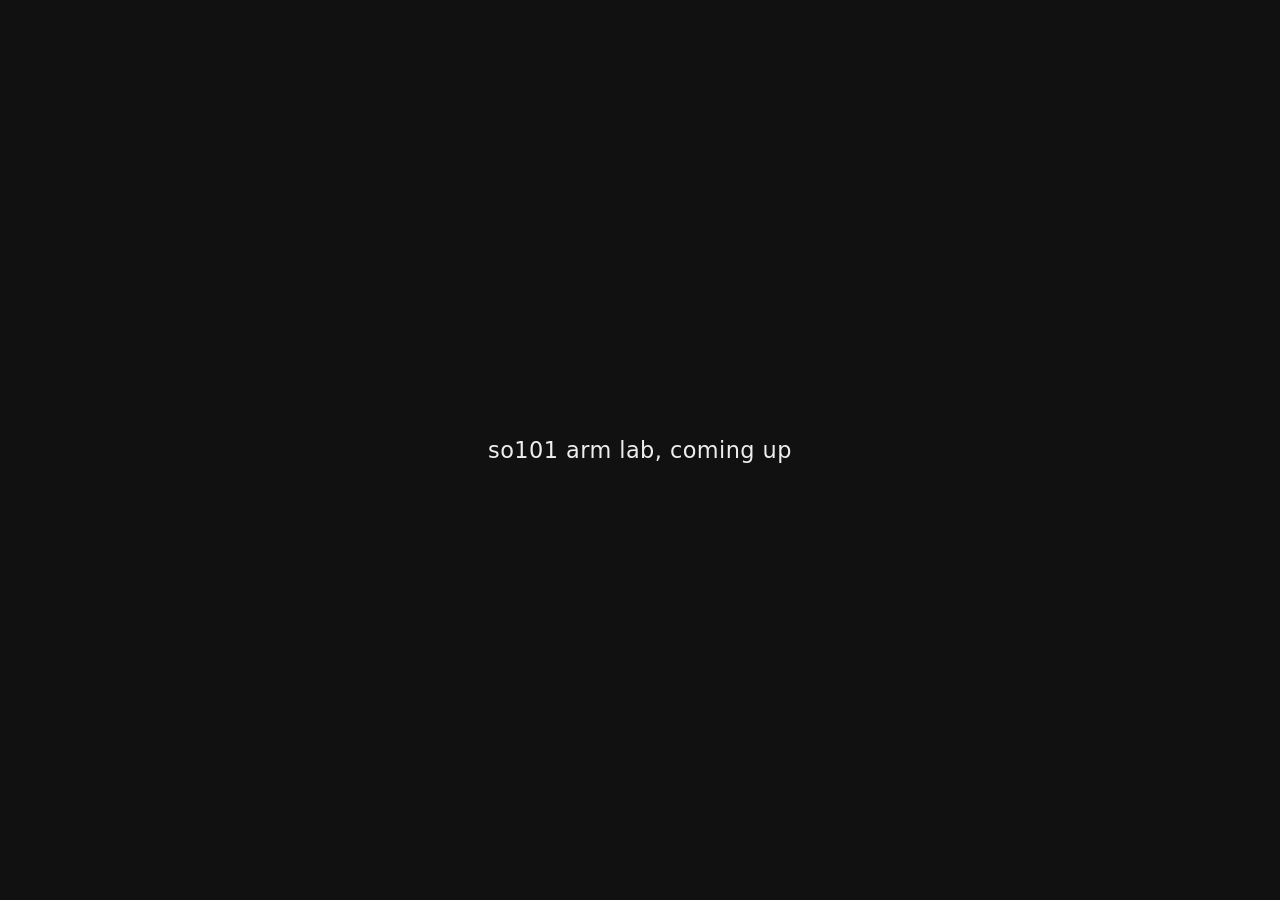
==== site/public/index.html @ 805a8d04 "SO-ARM101 lab: calibration, camera tooling, live mat map, wall dashboard, scripted picking, 600 hard" ====
<!doctype html>
<html lang="en">
<head>
<meta charset="utf-8">
<meta name="viewport" content="width=device-width, initial-scale=1">
<title>so101 arm lab</title>
<style>
  body { margin:0; min-height:100vh; display:flex; align-items:center; justify-content:center;
         font-family: system-ui, -apple-system, sans-serif; background:#111; color:#eee; }
  p { font-size:1.4rem; letter-spacing:0.02em; }
</style>
</head>
<body>
<p>so101 arm lab, coming up</p>
</body>
</html>
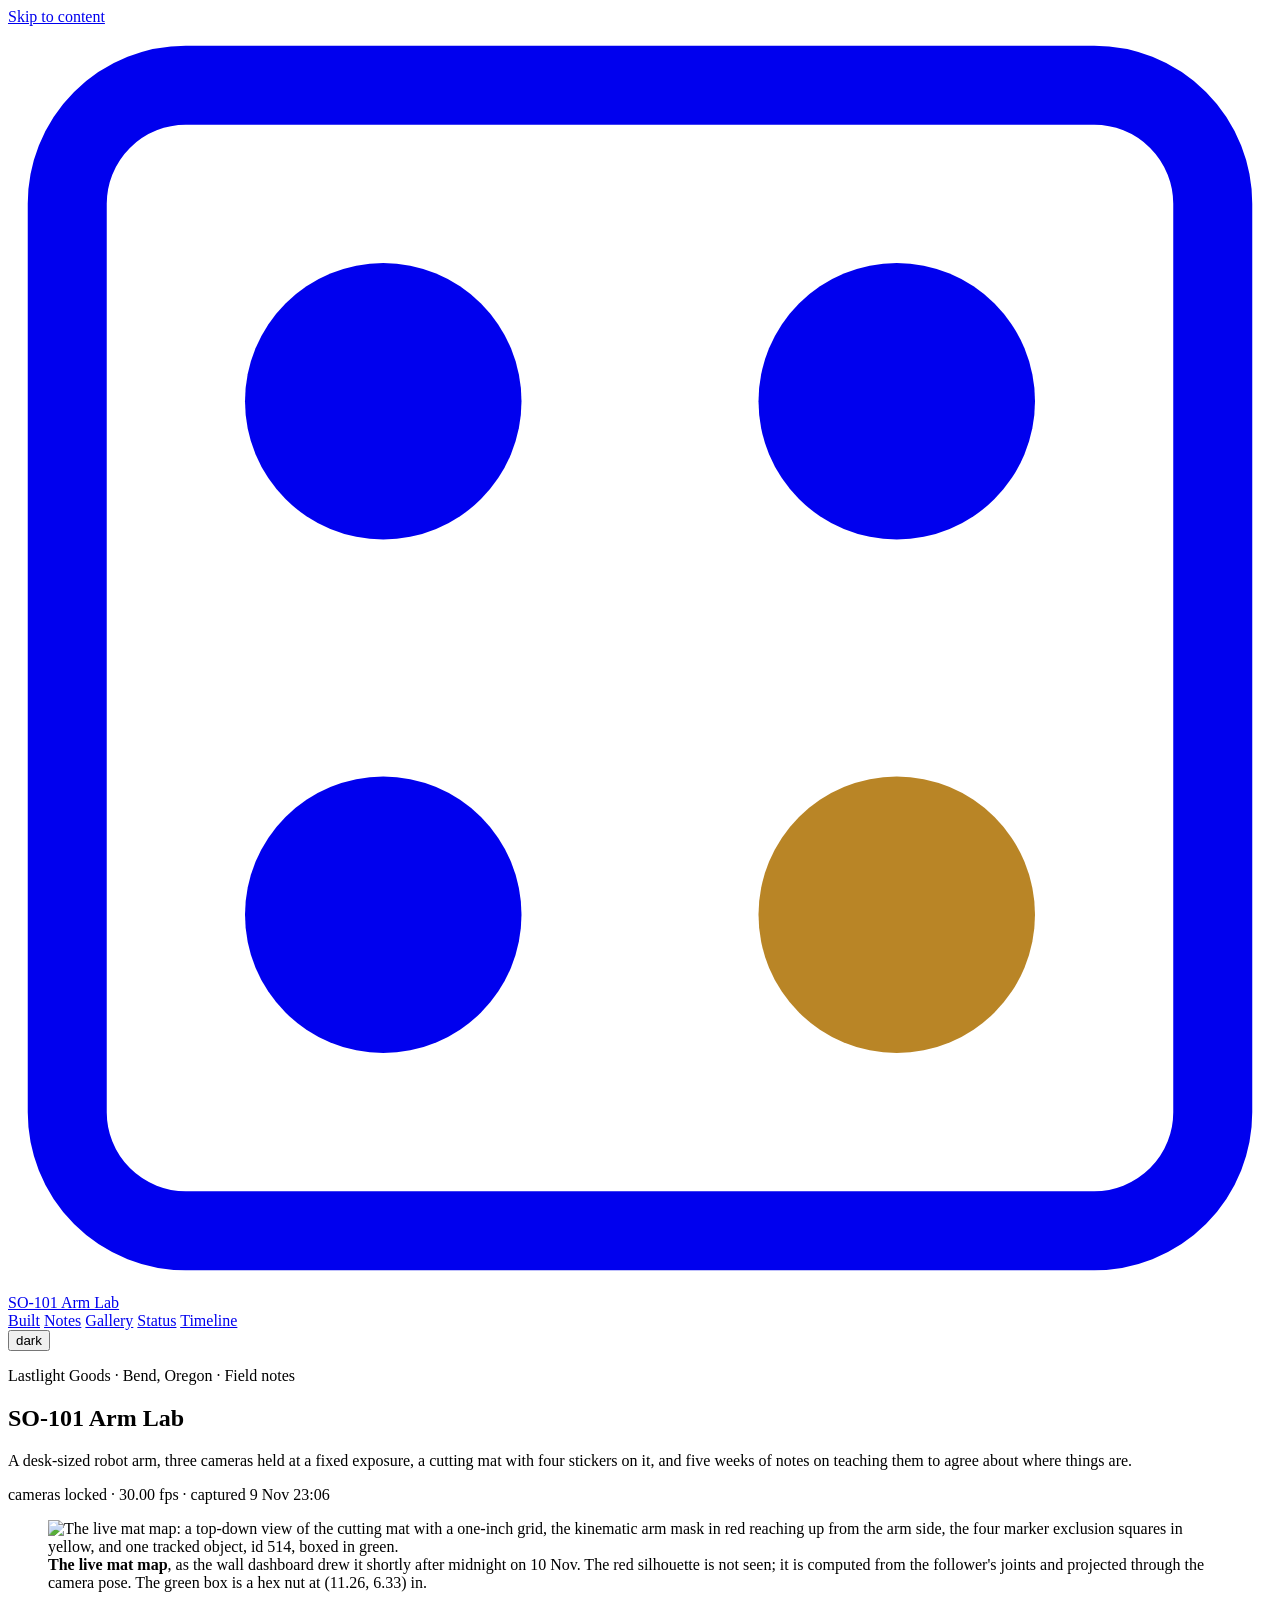
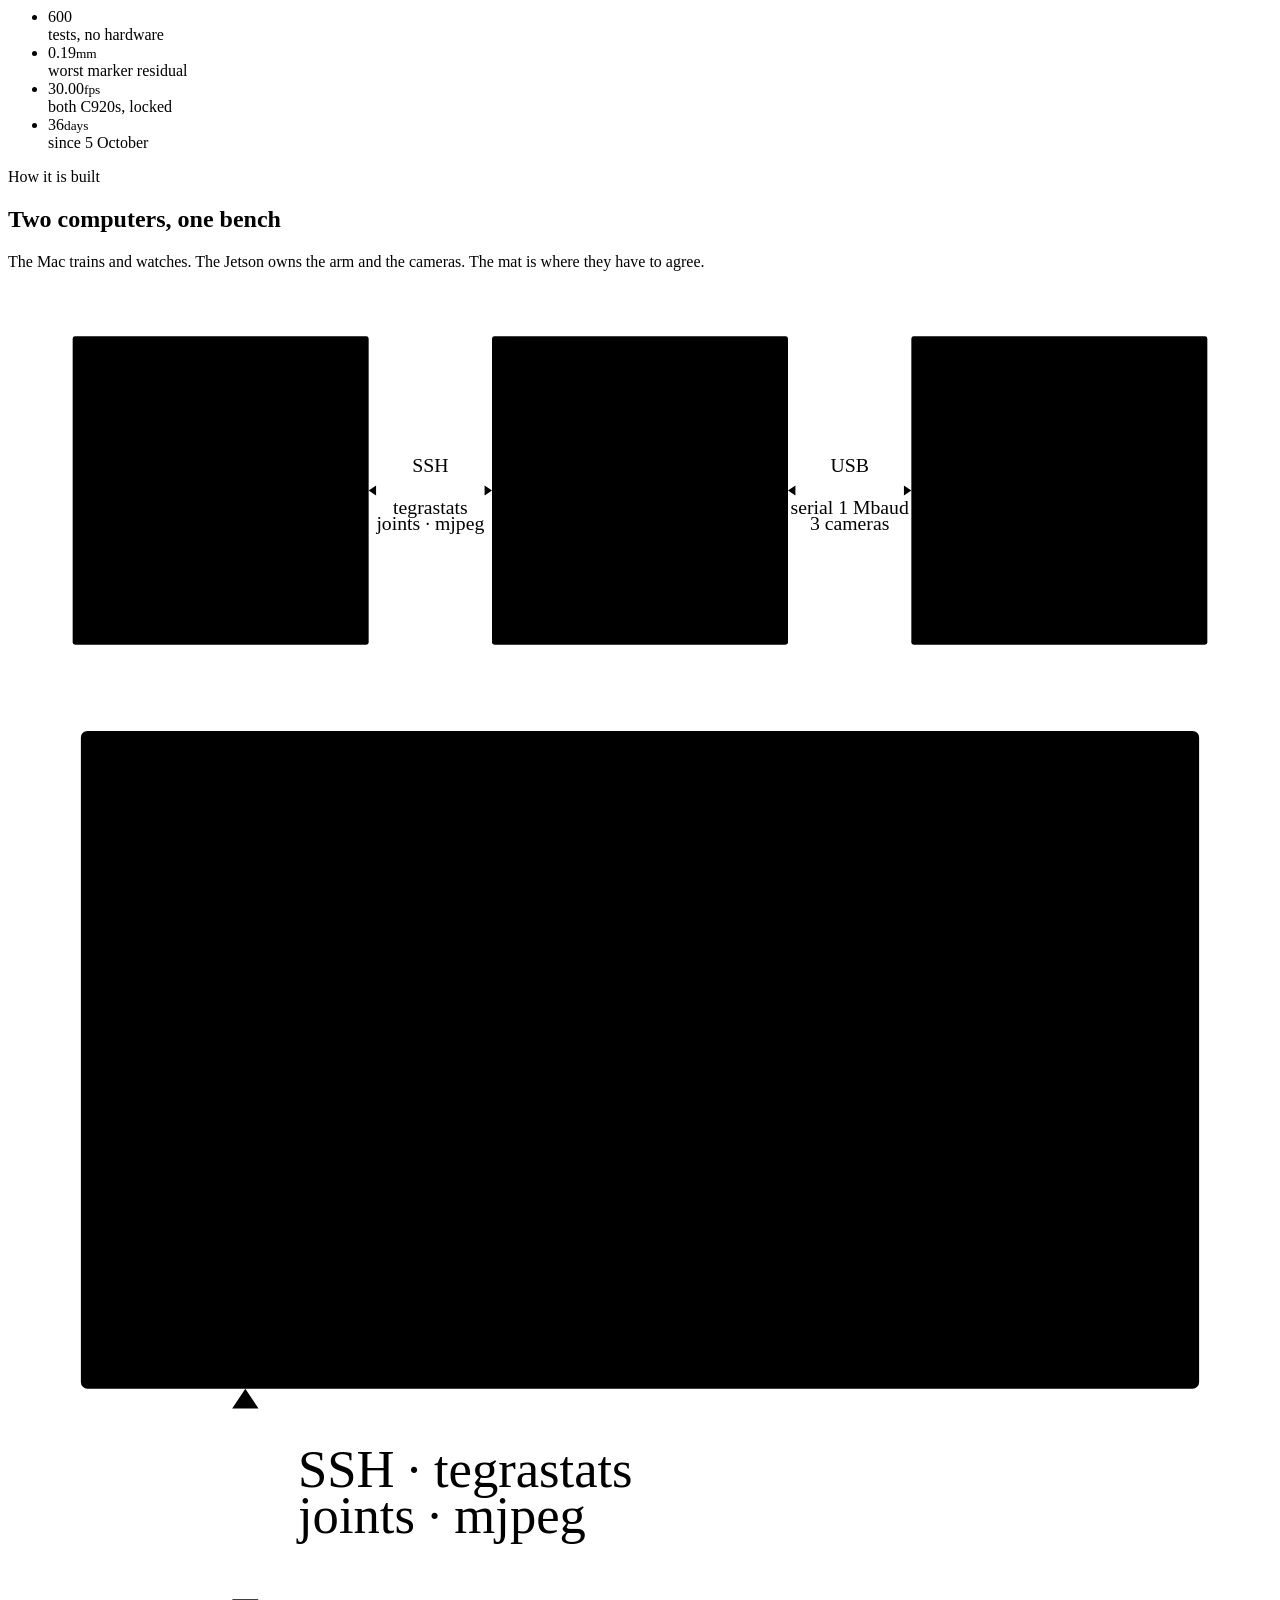
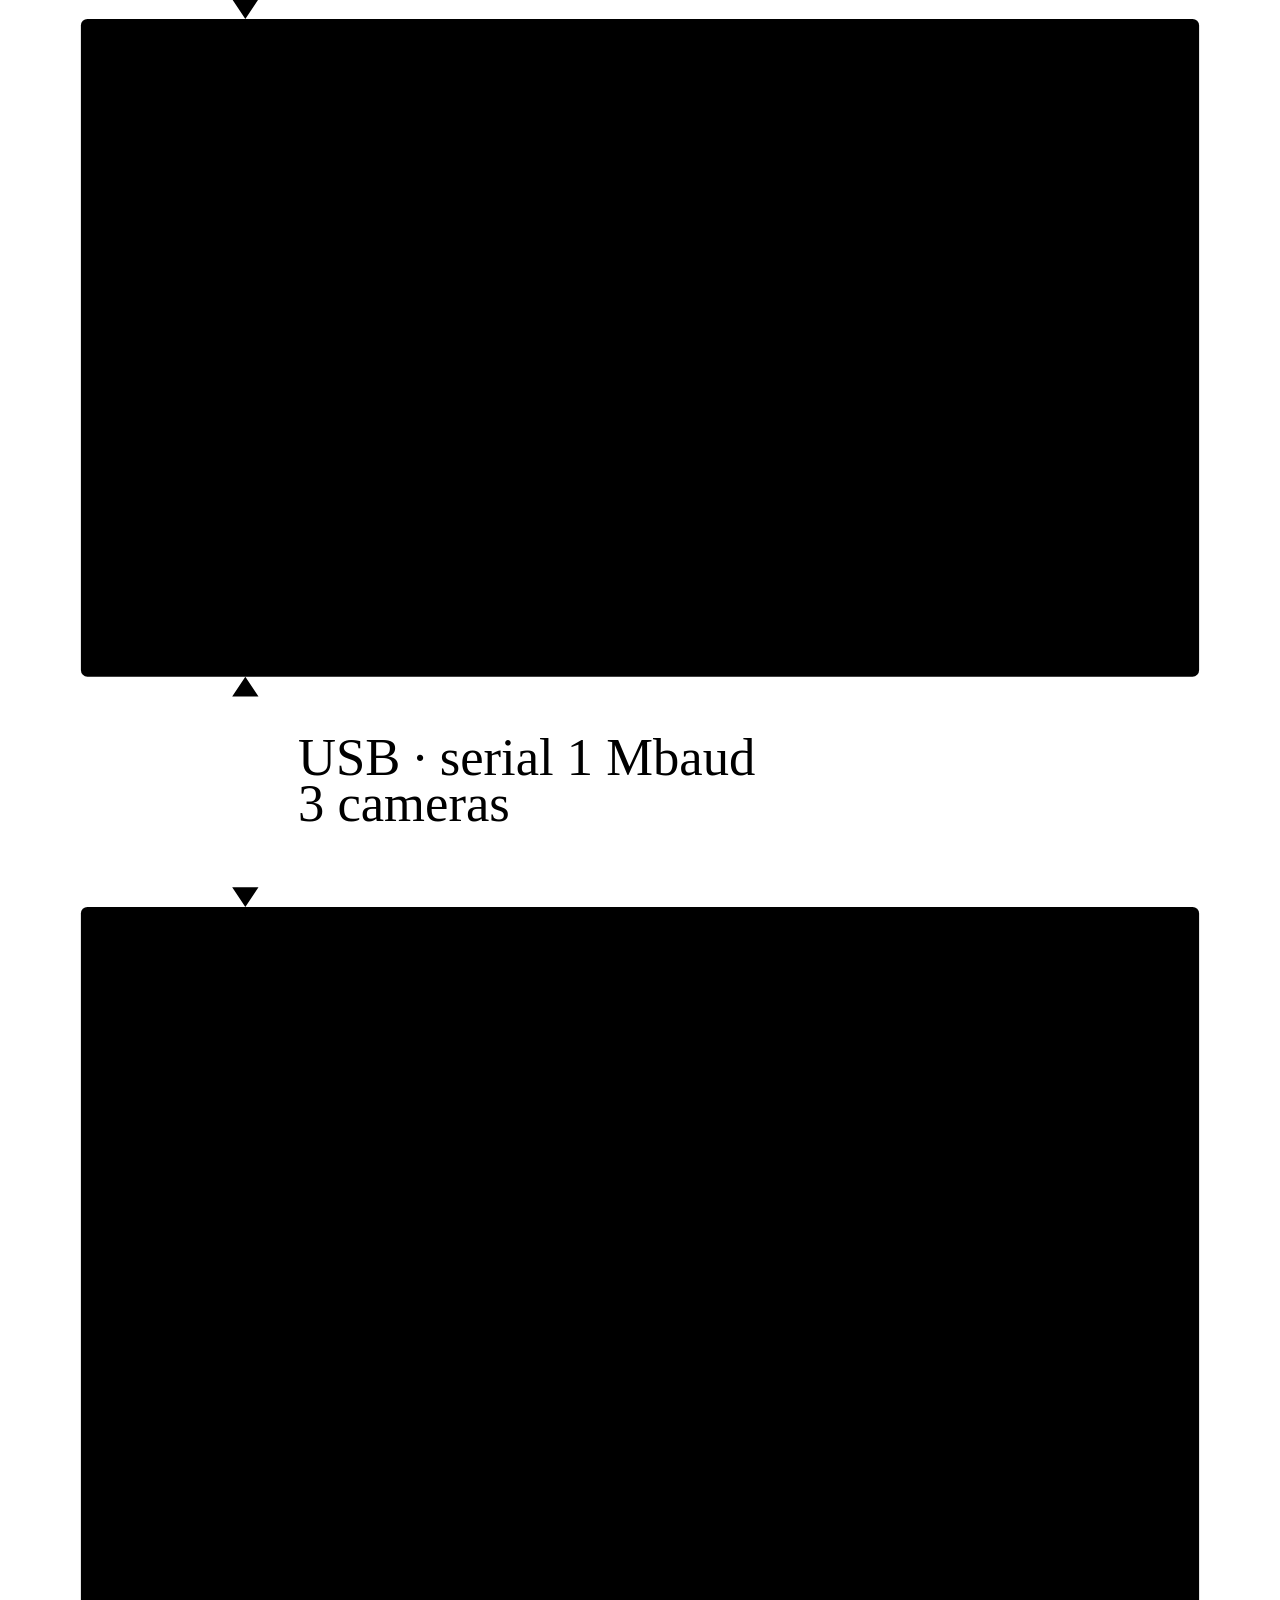
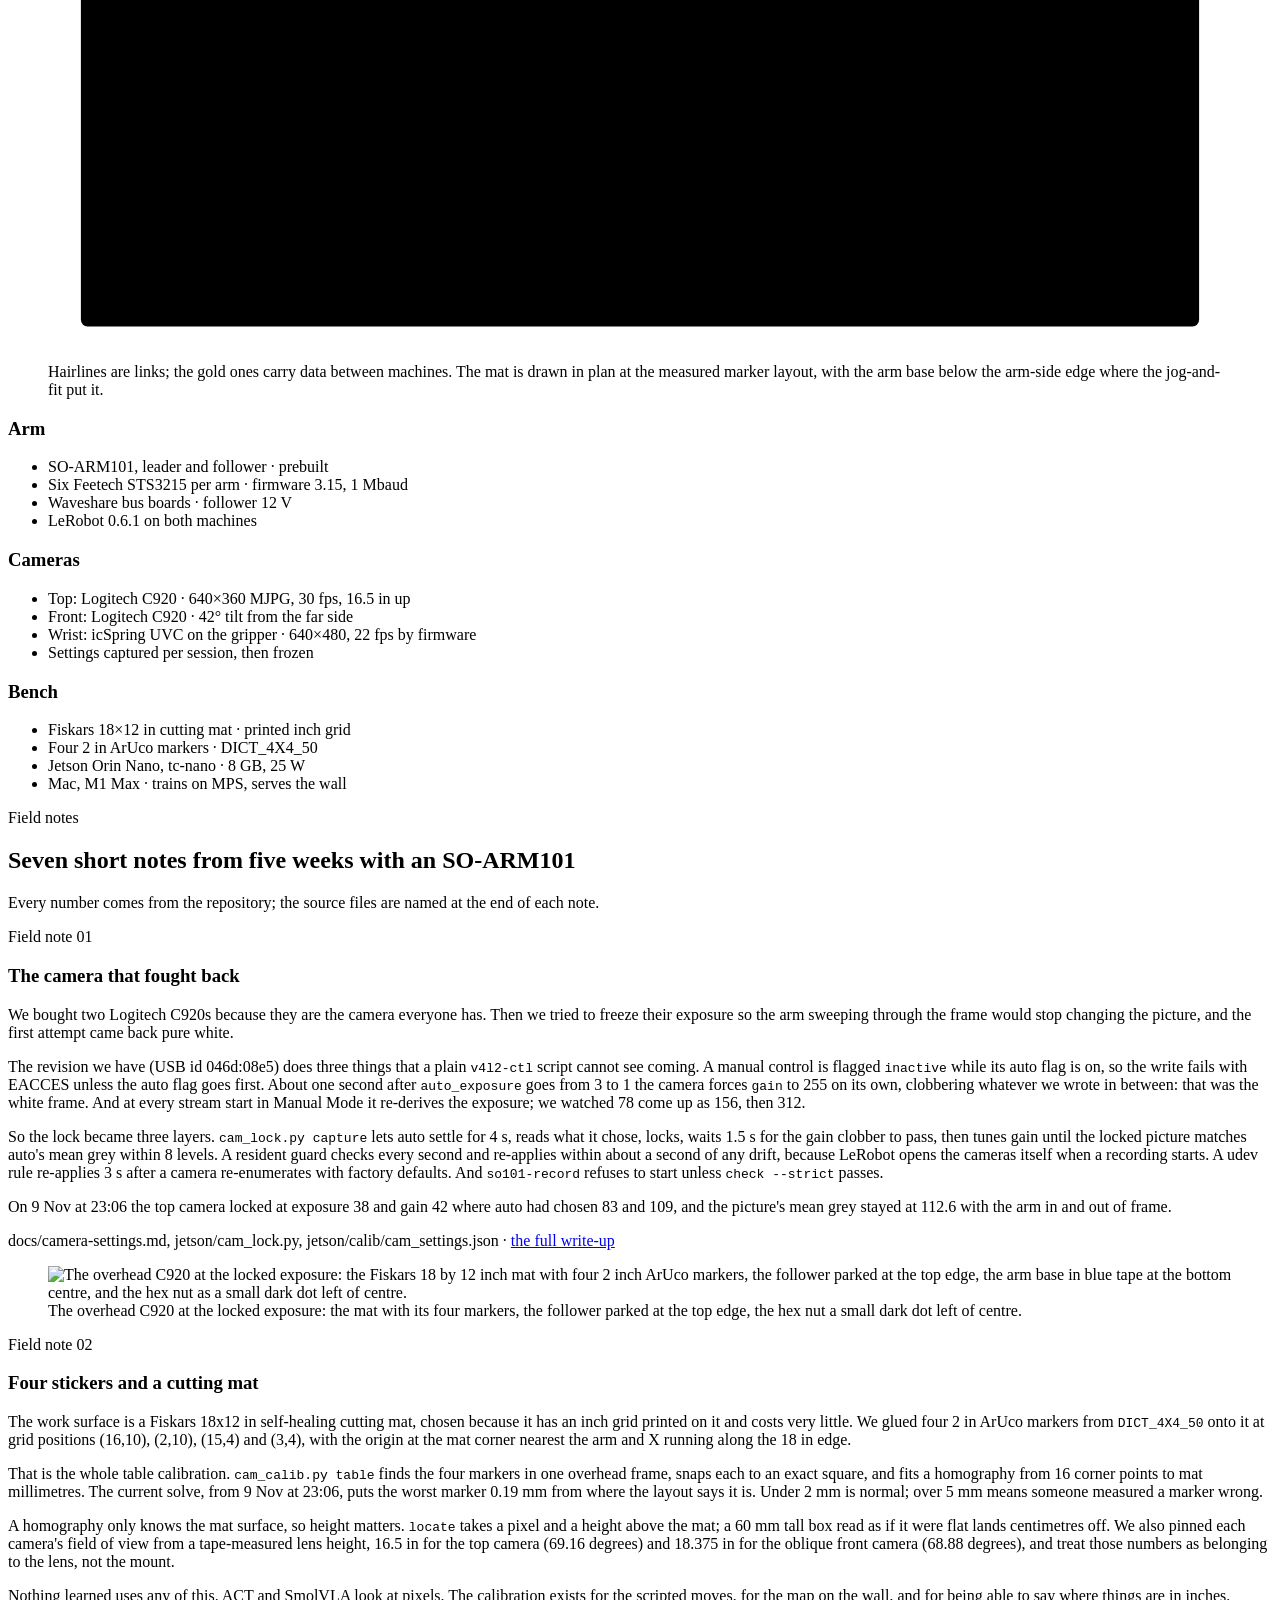
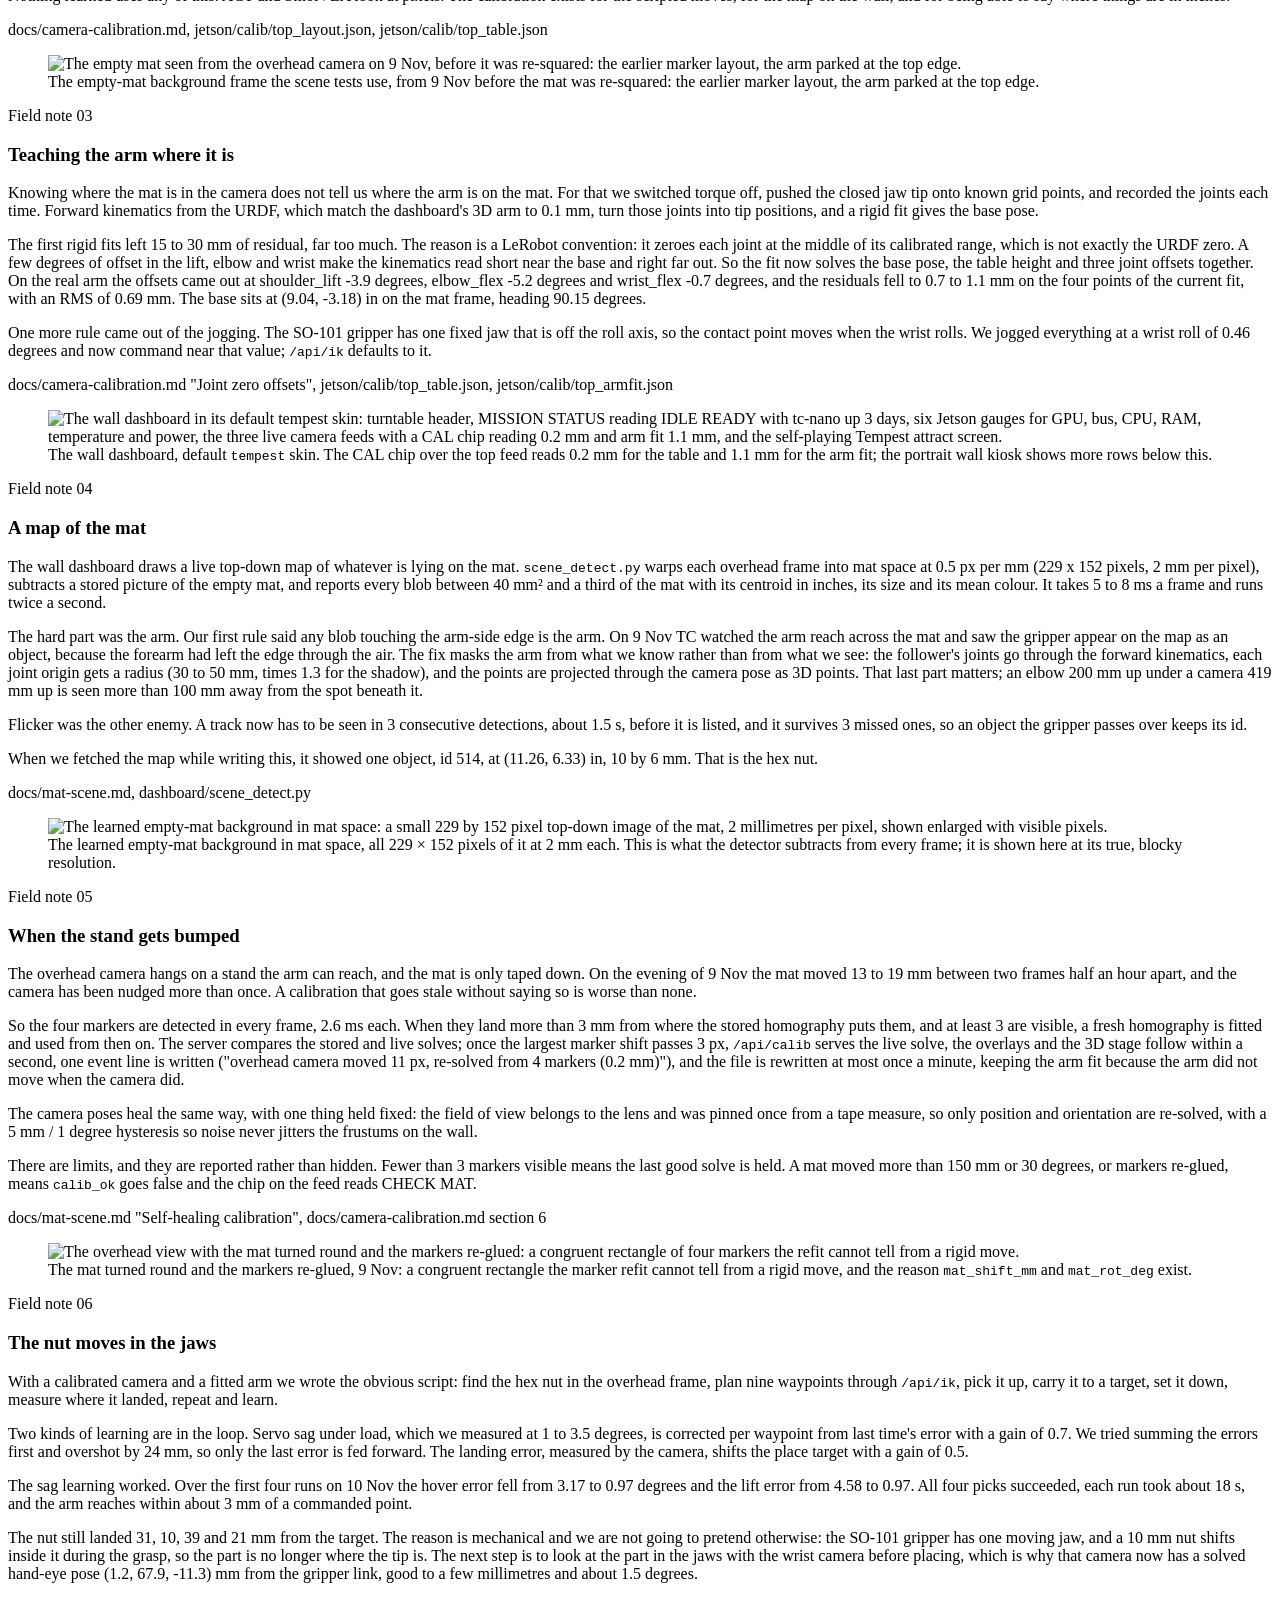
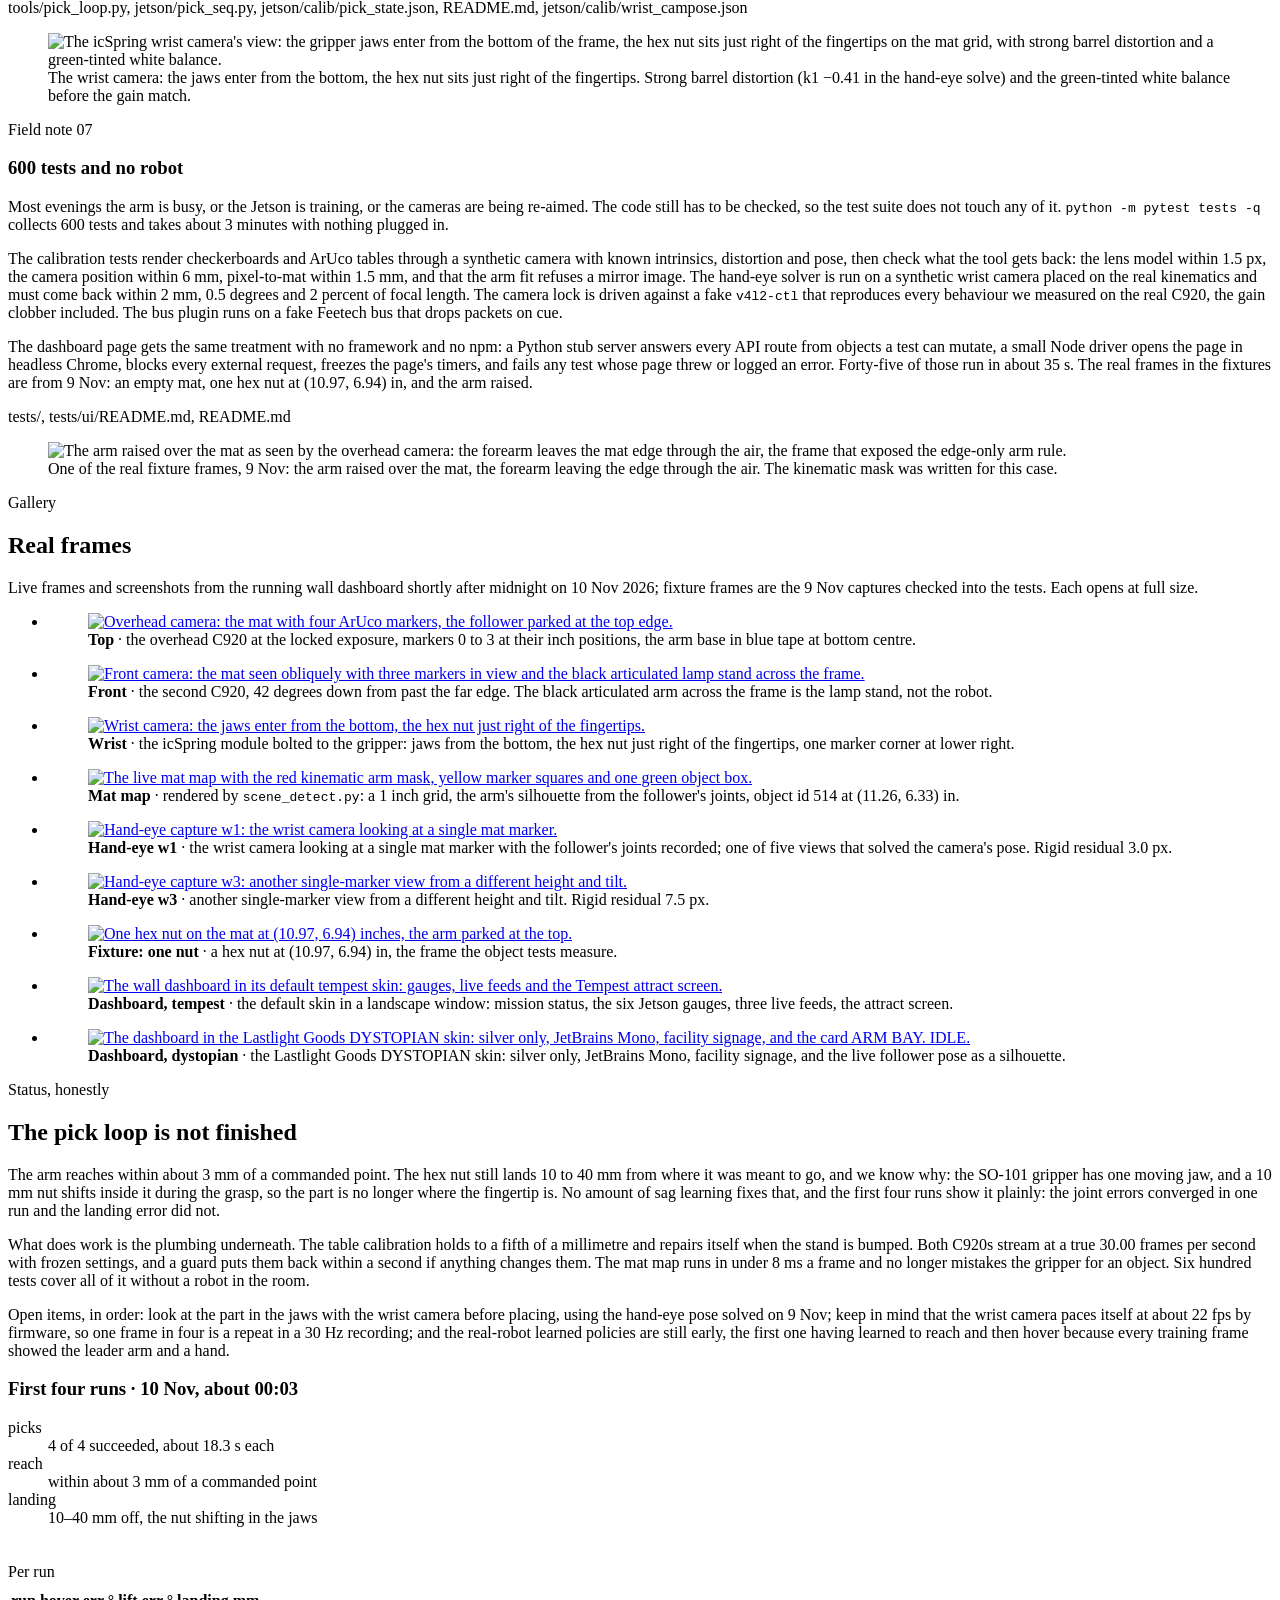
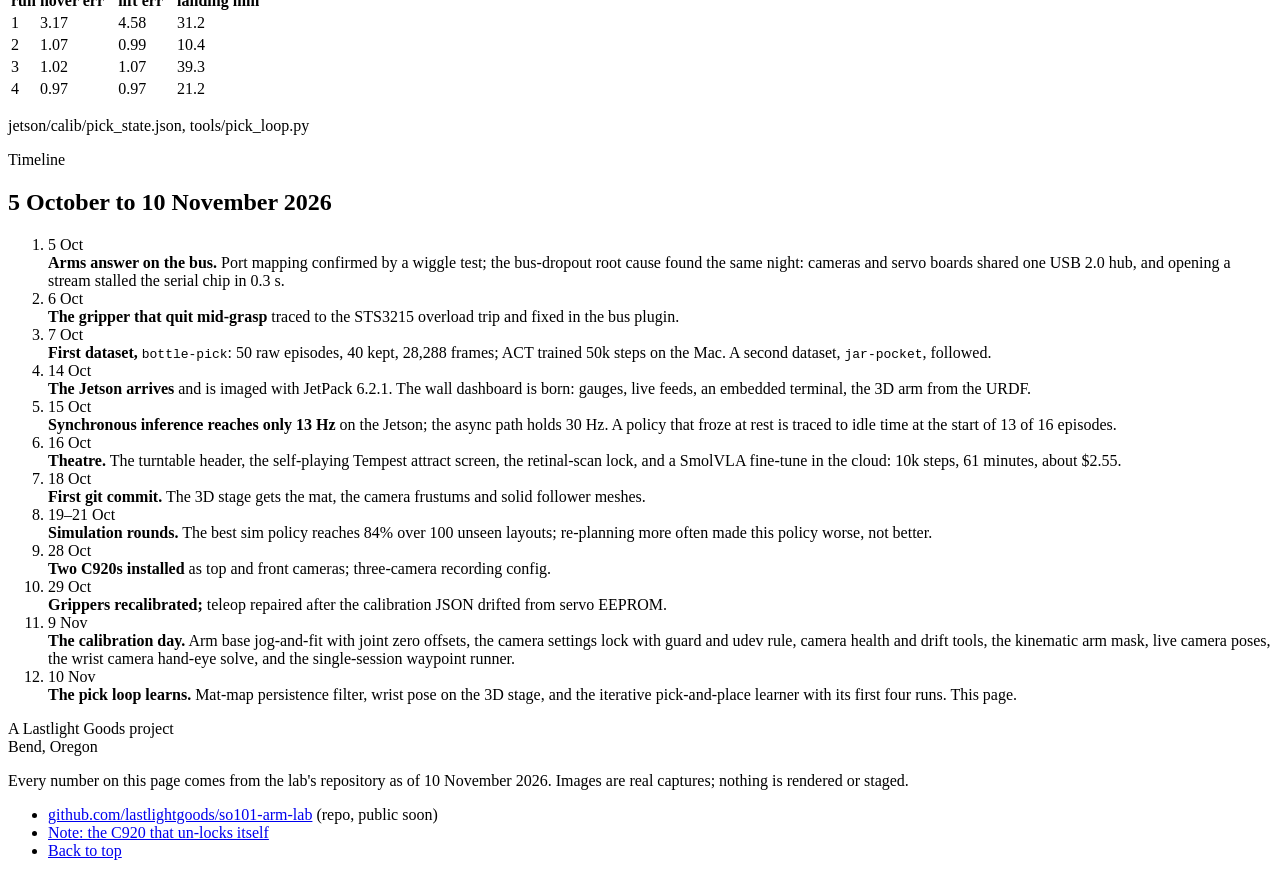
==== commit 7ed61e5d: "Site: SO-101 Arm Lab showcase (Cloudflare Workers static assets), content, C920 gain-lock post Co-Au" ====
--- a/site/public/index.html
+++ b/site/public/index.html
@@ -3,14 +3,543 @@
 <head>
 <meta charset="utf-8">
 <meta name="viewport" content="width=device-width, initial-scale=1">
-<title>so101 arm lab</title>
-<style>
-  body { margin:0; min-height:100vh; display:flex; align-items:center; justify-content:center;
-         font-family: system-ui, -apple-system, sans-serif; background:#111; color:#eee; }
-  p { font-size:1.4rem; letter-spacing:0.02em; }
-</style>
+<title>SO-101 Arm Lab</title>
+<meta name="description" content="Field notes from five weeks with an SO-ARM101: three cameras held at a locked exposure, a cutting mat with four ArUco markers, a self-healing calibration, a live map of the mat, and an honest account of a pick loop that is not finished.">
+<link rel="canonical" href="https://so101-arm-lab.c-thomas-clark-pdx.workers.dev/">
+<meta property="og:type" content="website">
+<meta property="og:site_name" content="SO-101 Arm Lab">
+<meta property="og:title" content="SO-101 Arm Lab">
+<meta property="og:description" content="A desk-sized robot arm, three locked cameras, four stickers on a cutting mat, and five weeks of notes on teaching them to agree about where things are.">
+<meta property="og:url" content="https://so101-arm-lab.c-thomas-clark-pdx.workers.dev/">
+<meta property="og:image" content="https://so101-arm-lab.c-thomas-clark-pdx.workers.dev/img/scene.png">
+<meta property="og:image:width" content="916">
+<meta property="og:image:height" content="608">
+<meta property="og:image:alt" content="The live mat map: the kinematic arm mask in red, four marker exclusion squares in yellow, one tracked object boxed in green.">
+<meta name="twitter:card" content="summary_large_image">
+<meta name="theme-color" content="#1a191f" media="(prefers-color-scheme: dark)">
+<meta name="theme-color" content="#fdfbf6" media="(prefers-color-scheme: light)">
+<link rel="icon" href="data:image/svg+xml,%3Csvg xmlns='http://www.w3.org/2000/svg' viewBox='0 0 32 32'%3E%3Crect x='1.5' y='1.5' width='29' height='29' rx='3' fill='%231a191f' stroke='%23aeb4bb' stroke-width='1.5'/%3E%3Ccircle cx='9.5' cy='9.5' r='3' fill='%23fdfbf6'/%3E%3Ccircle cx='22.5' cy='9.5' r='3' fill='%23fdfbf6'/%3E%3Ccircle cx='9.5' cy='22.5' r='3' fill='%23fdfbf6'/%3E%3Ccircle cx='22.5' cy='22.5' r='3' fill='%23b98526'/%3E%3C/svg%3E">
+<link rel="preconnect" href="https://fonts.googleapis.com">
+<link rel="preconnect" href="https://fonts.gstatic.com" crossorigin>
+<link rel="stylesheet" href="https://fonts.googleapis.com/css2?family=Fraunces:opsz,wght@9..144,300;9..144,400&family=Inter:wght@400;500&family=JetBrains+Mono:wght@400;500&display=swap">
+<link rel="stylesheet" href="/style.css">
+<script>
+  // Apply a remembered theme before first paint. Falls back to the system theme.
+  try { var t = localStorage.getItem('so101-theme'); if (t === 'light' || t === 'dark') document.documentElement.setAttribute('data-theme', t); } catch (e) {}
+</script>
 </head>
 <body>
-<p>so101 arm lab, coming up</p>
+<a class="skip" href="#main">Skip to content</a>
+
+<header class="site-head">
+  <div class="wrap">
+    <a class="brand" href="/" aria-label="SO-101 Arm Lab, home">
+      <svg viewBox="0 0 32 32" aria-hidden="true"><rect x="1.5" y="1.5" width="29" height="29" rx="3" fill="none" stroke="currentColor" stroke-width="2"/><circle cx="9.5" cy="9.5" r="3.5" fill="currentColor"/><circle cx="22.5" cy="9.5" r="3.5" fill="currentColor"/><circle cx="9.5" cy="22.5" r="3.5" fill="currentColor"/><circle cx="22.5" cy="22.5" r="3.5" fill="#b98526"/></svg>
+      SO-101 Arm Lab
+    </a>
+    <nav aria-label="Sections">
+      <a href="#built">Built</a>
+      <a href="#notes">Notes</a>
+      <a href="#gallery">Gallery</a>
+      <a href="#status">Status</a>
+      <a href="#timeline">Timeline</a>
+    </nav>
+    <button class="theme-btn" type="button" id="theme" aria-pressed="false">theme</button>
+  </div>
+</header>
+
+<main id="main">
+
+  <!-- ============ 1. HERO ============ -->
+  <section class="hero" aria-labelledby="h-hero">
+    <div class="wrap">
+      <p class="eyebrow">Lastlight Goods &middot; Bend, Oregon &middot; Field notes</p>
+      <div class="hero-top">
+        <div>
+          <h1 id="h-hero">SO-101 Arm Lab</h1>
+          <p class="lede">A desk-sized robot arm, three cameras held at a fixed exposure, a cutting mat with four stickers on it, and five weeks of notes on teaching them to agree about where things are.</p>
+          <p class="status"><span class="dot" aria-hidden="true"></span><span>cameras locked &middot; 30.00 fps &middot; captured 9 Nov 23:06</span></p>
+        </div>
+      </div>
+
+      <figure class="hero-figure">
+        <div class="frame">
+          <img src="/img/scene.png" width="916" height="608" alt="The live mat map: a top-down view of the cutting mat with a one-inch grid, the kinematic arm mask in red reaching up from the arm side, the four marker exclusion squares in yellow, and one tracked object, id 514, boxed in green." fetchpriority="high">
+        </div>
+        <figcaption><b>The live mat map</b>, as the wall dashboard drew it shortly after midnight on 10 Nov. The red silhouette is not seen; it is computed from the follower's joints and projected through the camera pose. The green box is a hex nut at (11.26, 6.33) in.</figcaption>
+      </figure>
+
+      <ul class="stats" aria-label="Key numbers">
+        <li><div class="num">600</div><div class="what">tests, no hardware</div></li>
+        <li><div class="num">0.19<small>mm</small></div><div class="what">worst marker residual</div></li>
+        <li><div class="num">30.00<small>fps</small></div><div class="what">both C920s, locked</div></li>
+        <li><div class="num">36<small>days</small></div><div class="what">since 5 October</div></li>
+      </ul>
+    </div>
+  </section>
+
+  <!-- ============ 2. HOW IT IS BUILT ============ -->
+  <section id="built" aria-labelledby="h-built">
+    <div class="wrap">
+      <div class="sec-head">
+        <p class="eyebrow">How it is built</p>
+        <h2 id="h-built">Two computers, one bench</h2>
+        <p>The Mac trains and watches. The Jetson owns the arm and the cameras. The mat is where they have to agree.</p>
+      </div>
+
+      <figure class="diagram">
+        <!-- wide layout -->
+        <svg class="wide" viewBox="0 0 960 330" role="img" aria-labelledby="dg-t dg-d">
+          <title id="dg-t">System diagram</title>
+          <desc id="dg-d">A Mac trains policies and runs the wall dashboard, reaching the Jetson tc-nano over SSH. The Jetson owns the SO-ARM101 arm, three cameras and the camera lock guard. The arm works over an 18 by 12 inch cutting mat with four ArUco markers.</desc>
+
+          <!-- Mac -->
+          <rect class="box" x="20" y="40" width="240" height="250" rx="2"/>
+          <text class="t-label" x="36" y="68">01 &middot; TRAIN + WATCH</text>
+          <text class="t-title" x="36" y="96">MAC</text>
+          <text class="t-sub" x="36" y="116">M1 Max &middot; Python 3.12 &middot; MPS</text>
+          <line class="hair" x1="36" y1="134" x2="244" y2="134"/>
+          <g class="t-sub">
+            <circle class="node" cx="40" cy="158" r="2"/><text x="52" y="162">ACT and SmolVLA training</text>
+            <circle class="node" cx="40" cy="184" r="2"/><text x="52" y="188">datasets and checkpoints</text>
+            <circle class="node" cx="40" cy="210" r="2"/><text x="52" y="214">wall dashboard, 3D arm, map</text>
+            <circle class="node" cx="40" cy="236" r="2"/><text x="52" y="240">600 tests against fakes</text>
+          </g>
+
+          <!-- link Mac <-> Jetson -->
+          <line class="hair-accent" x1="260" y1="165" x2="360" y2="165"/>
+          <path class="hair-accent" d="M266 161 L260 165 L266 169 M354 161 L360 165 L354 169"/>
+          <text class="t-link" x="310" y="150" text-anchor="middle">SSH</text>
+          <text class="t-link" x="310" y="184" text-anchor="middle">tegrastats</text>
+          <text class="t-link" x="310" y="197" text-anchor="middle">joints &middot; mjpeg</text>
+
+          <!-- Jetson -->
+          <rect class="box" x="360" y="40" width="240" height="250" rx="2"/>
+          <text class="t-label" x="376" y="68">02 &middot; EDGE</text>
+          <text class="t-title" x="376" y="96">JETSON ORIN NANO</text>
+          <text class="t-sub" x="376" y="116">tc-nano &middot; JetPack 6.2 &middot; 25 W</text>
+          <line class="hair" x1="376" y1="134" x2="584" y2="134"/>
+          <g class="t-sub">
+            <circle class="node" cx="380" cy="158" r="2"/><text x="392" y="162">arm: teleop, record, rollout</text>
+            <circle class="node" cx="380" cy="184" r="2"/><text x="392" y="188">3 cameras, 30 fps, frozen</text>
+            <circle class="node" cx="380" cy="210" r="2"/><text x="392" y="214">cam_lock guard, every 1 s</text>
+            <circle class="node" cx="380" cy="236" r="2"/><text x="392" y="240">calibration heals if bumped</text>
+          </g>
+
+          <!-- link Jetson <-> arm -->
+          <line class="hair-accent" x1="600" y1="165" x2="700" y2="165"/>
+          <path class="hair-accent" d="M606 161 L600 165 L606 169 M694 161 L700 165 L694 169"/>
+          <text class="t-link" x="650" y="150" text-anchor="middle">USB</text>
+          <text class="t-link" x="650" y="184" text-anchor="middle">serial 1 Mbaud</text>
+          <text class="t-link" x="650" y="197" text-anchor="middle">3 cameras</text>
+
+          <!-- Arm + mat -->
+          <rect class="box" x="700" y="40" width="240" height="250" rx="2"/>
+          <text class="t-label" x="716" y="68">03 &middot; BENCH</text>
+          <text class="t-title" x="716" y="96">SO-ARM101 + MAT</text>
+          <text class="t-sub" x="716" y="116">six STS3215 &middot; 18 &times; 12 in mat</text>
+          <line class="hair" x1="716" y1="134" x2="924" y2="134"/>
+          <!-- mat in plan at the measured marker layout, arm side at the bottom -->
+          <rect class="mat" x="742" y="156" width="165" height="110"/>
+          <g class="marker">
+            <rect x="881" y="166" width="16" height="16"/>
+            <rect x="752" y="166" width="16" height="16"/>
+            <rect x="872" y="221" width="16" height="16"/>
+            <rect x="762" y="221" width="16" height="16"/>
+          </g>
+          <!-- top camera footprint at the mat centre, front camera past the far edge -->
+          <g class="cam">
+            <circle cx="824" cy="211" r="5"/><line x1="824" y1="202" x2="824" y2="220"/><line x1="815" y1="211" x2="833" y2="211"/>
+            <path d="M817 141 L824 151 L831 141 Z"/>
+          </g>
+          <text class="t-link" x="834" y="214">top</text>
+          <text class="t-link" x="836" y="150">front</text>
+          <!-- arm from the base below the arm-side edge -->
+          <g class="arm">
+            <circle cx="824" cy="282" r="4"/>
+            <polyline points="824,278 824,262 800,238 786,222 780,214"/>
+            <rect class="cam" x="780" y="216" width="6" height="6" transform="rotate(-40 783 219)"/>
+          </g>
+          <text class="t-link" x="748" y="256">wrist</text>
+          <text class="t-link" x="834" y="286">base</text>
+        </svg>
+
+        <!-- tall layout for phones -->
+        <svg class="tall" viewBox="0 0 360 870" role="img" aria-labelledby="dg-t2 dg-d2">
+          <title id="dg-t2">System diagram</title>
+          <desc id="dg-d2">A Mac trains policies and runs the wall dashboard, reaching the Jetson tc-nano over SSH. The Jetson owns the SO-ARM101 arm, three cameras and the camera lock guard. The arm works over an 18 by 12 inch cutting mat with four ArUco markers.</desc>
+
+          <rect class="box" x="10" y="10" width="340" height="200" rx="2"/>
+          <text class="t-label" x="30" y="38">01 &middot; TRAIN + WATCH</text>
+          <text class="t-title" x="30" y="66">MAC</text>
+          <text class="t-sub" x="30" y="86">M1 Max &middot; Python 3.12 &middot; Apple MPS</text>
+          <line class="hair" x1="30" y1="102" x2="330" y2="102"/>
+          <g class="t-sub">
+            <circle class="node" cx="34" cy="124" r="2"/><text x="46" y="128">ACT and SmolVLA training</text>
+            <circle class="node" cx="34" cy="148" r="2"/><text x="46" y="152">datasets and checkpoints</text>
+            <circle class="node" cx="34" cy="172" r="2"/><text x="46" y="176">wall dashboard, 3D arm, mat map</text>
+            <circle class="node" cx="34" cy="196" r="2"/><text x="46" y="200">600 tests against fakes</text>
+          </g>
+
+          <line class="hair-accent" x1="60" y1="210" x2="60" y2="280"/>
+          <path class="hair-accent" d="M56 216 L60 210 L64 216 M56 274 L60 280 L64 274"/>
+          <text class="t-link" x="76" y="240">SSH &middot; tegrastats</text>
+          <text class="t-link" x="76" y="254">joints &middot; mjpeg</text>
+
+          <rect class="box" x="10" y="280" width="340" height="200" rx="2"/>
+          <text class="t-label" x="30" y="308">02 &middot; EDGE</text>
+          <text class="t-title" x="30" y="336">JETSON ORIN NANO</text>
+          <text class="t-sub" x="30" y="356">tc-nano &middot; JetPack 6.2 &middot; 25 W</text>
+          <line class="hair" x1="30" y1="372" x2="330" y2="372"/>
+          <g class="t-sub">
+            <circle class="node" cx="34" cy="394" r="2"/><text x="46" y="398">owns the arm: teleop, record, rollout</text>
+            <circle class="node" cx="34" cy="418" r="2"/><text x="46" y="422">three cameras, 30 fps, frozen settings</text>
+            <circle class="node" cx="34" cy="442" r="2"/><text x="46" y="446">cam_lock guard, checks every second</text>
+            <circle class="node" cx="34" cy="466" r="2"/><text x="46" y="470">calibration that heals when bumped</text>
+          </g>
+
+          <line class="hair-accent" x1="60" y1="480" x2="60" y2="550"/>
+          <path class="hair-accent" d="M56 486 L60 480 L64 486 M56 544 L60 550 L64 544"/>
+          <text class="t-link" x="76" y="510">USB &middot; serial 1 Mbaud</text>
+          <text class="t-link" x="76" y="524">3 cameras</text>
+
+          <rect class="box" x="10" y="550" width="340" height="310" rx="2"/>
+          <text class="t-label" x="30" y="578">03 &middot; BENCH</text>
+          <text class="t-title" x="30" y="606">SO-ARM101 + MAT</text>
+          <text class="t-sub" x="30" y="626">6 &times; STS3215 &middot; 18 &times; 12 in &middot; 4 markers</text>
+          <line class="hair" x1="30" y1="642" x2="330" y2="642"/>
+          <!-- mat in plan, 12 px per inch -->
+          <rect class="mat" x="72" y="660" width="216" height="144"/>
+          <g class="marker">
+            <rect x="256" y="674" width="16" height="16"/>
+            <rect x="88" y="674" width="16" height="16"/>
+            <rect x="244" y="746" width="16" height="16"/>
+            <rect x="100" y="746" width="16" height="16"/>
+          </g>
+          <g class="cam">
+            <circle cx="180" cy="732" r="5"/><line x1="180" y1="723" x2="180" y2="741"/><line x1="171" y1="732" x2="189" y2="732"/>
+            <path d="M173 652 L180 662 L187 652 Z"/>
+          </g>
+          <text class="t-link" x="191" y="735">top</text>
+          <text class="t-link" x="193" y="659">front</text>
+          <g class="arm">
+            <circle cx="180" cy="842" r="4"/>
+            <polyline points="180,838 180,818 150,784 134,762 128,754"/>
+            <rect class="cam" x="128" y="756" width="6" height="6" transform="rotate(-40 131 759)"/>
+          </g>
+          <text class="t-link" x="100" y="812">wrist</text>
+          <text class="t-link" x="191" y="846">base</text>
+        </svg>
+        <figcaption>Hairlines are links; the gold ones carry data between machines. The mat is drawn in plan at the measured marker layout, with the arm base below the arm-side edge where the jog-and-fit put it.</figcaption>
+      </figure>
+
+      <div class="spec">
+        <div>
+          <h3>Arm</h3>
+          <ul>
+            <li>SO-ARM101, leader and follower <span class="k">&middot; prebuilt</span></li>
+            <li>Six Feetech STS3215 per arm <span class="k">&middot; firmware 3.15, 1 Mbaud</span></li>
+            <li>Waveshare bus boards <span class="k">&middot; follower 12 V</span></li>
+            <li>LeRobot 0.6.1 on both machines</li>
+          </ul>
+        </div>
+        <div>
+          <h3>Cameras</h3>
+          <ul>
+            <li>Top: Logitech C920 <span class="k">&middot; 640&times;360 MJPG, 30 fps, 16.5 in up</span></li>
+            <li>Front: Logitech C920 <span class="k">&middot; 42&deg; tilt from the far side</span></li>
+            <li>Wrist: icSpring UVC on the gripper <span class="k">&middot; 640&times;480, 22 fps by firmware</span></li>
+            <li>Settings captured per session, then frozen</li>
+          </ul>
+        </div>
+        <div>
+          <h3>Bench</h3>
+          <ul>
+            <li>Fiskars 18&times;12 in cutting mat <span class="k">&middot; printed inch grid</span></li>
+            <li>Four 2 in ArUco markers <span class="k">&middot; DICT_4X4_50</span></li>
+            <li>Jetson Orin Nano, tc-nano <span class="k">&middot; 8 GB, 25 W</span></li>
+            <li>Mac, M1 Max <span class="k">&middot; trains on MPS, serves the wall</span></li>
+          </ul>
+        </div>
+      </div>
+    </div>
+  </section>
+
+  <!-- ============ 3. FIELD NOTES ============ -->
+  <section id="notes" aria-labelledby="h-notes">
+    <div class="wrap">
+      <div class="sec-head">
+        <p class="eyebrow">Field notes</p>
+        <h2 id="h-notes">Seven short notes from five weeks with an SO-ARM101</h2>
+        <p>Every number comes from the repository; the source files are named at the end of each note.</p>
+      </div>
+
+      <div class="notes">
+
+        <article class="note" id="note-1">
+          <div class="note-body">
+            <p class="eyebrow">Field note <span class="n">01</span></p>
+            <h3>The camera that fought back</h3>
+            <p>We bought two Logitech C920s because they are the camera everyone has. Then we tried to freeze their exposure so the arm sweeping through the frame would stop changing the picture, and the first attempt came back pure white.</p>
+            <p>The revision we have (USB id 046d:08e5) does three things that a plain <code>v4l2-ctl</code> script cannot see coming. A manual control is flagged <code>inactive</code> while its auto flag is on, so the write fails with EACCES unless the auto flag goes first. About one second after <code>auto_exposure</code> goes from 3 to 1 the camera forces <code>gain</code> to 255 on its own, clobbering whatever we wrote in between: that was the white frame. And at every stream start in Manual Mode it re-derives the exposure; we watched 78 come up as 156, then 312.</p>
+            <p>So the lock became three layers. <code>cam_lock.py capture</code> lets auto settle for 4 s, reads what it chose, locks, waits 1.5 s for the gain clobber to pass, then tunes gain until the locked picture matches auto's mean grey within 8 levels. A resident guard checks every second and re-applies within about a second of any drift, because LeRobot opens the cameras itself when a recording starts. A udev rule re-applies 3 s after a camera re-enumerates with factory defaults. And <code>so101-record</code> refuses to start unless <code>check --strict</code> passes.</p>
+            <p>On 9 Nov at 23:06 the top camera locked at exposure 38 and gain 42 where auto had chosen 83 and 109, and the picture's mean grey stayed at 112.6 with the arm in and out of frame.</p>
+            <p class="src">docs/camera-settings.md, jetson/cam_lock.py, jetson/calib/cam_settings.json &middot; <a href="/notes/c920-gain-lock">the full write-up</a></p>
+          </div>
+          <figure class="note-fig">
+            <div class="frame"><img src="/img/top.jpg" width="640" height="360" loading="lazy" alt="The overhead C920 at the locked exposure: the Fiskars 18 by 12 inch mat with four 2 inch ArUco markers, the follower parked at the top edge, the arm base in blue tape at the bottom centre, and the hex nut as a small dark dot left of centre."></div>
+            <figcaption>The overhead C920 at the locked exposure: the mat with its four markers, the follower parked at the top edge, the hex nut a small dark dot left of centre.</figcaption>
+          </figure>
+        </article>
+
+        <article class="note" id="note-2">
+          <div class="note-body">
+            <p class="eyebrow">Field note <span class="n">02</span></p>
+            <h3>Four stickers and a cutting mat</h3>
+            <p>The work surface is a Fiskars 18x12 in self-healing cutting mat, chosen because it has an inch grid printed on it and costs very little. We glued four 2 in ArUco markers from <code>DICT_4X4_50</code> onto it at grid positions (16,10), (2,10), (15,4) and (3,4), with the origin at the mat corner nearest the arm and X running along the 18 in edge.</p>
+            <p>That is the whole table calibration. <code>cam_calib.py table</code> finds the four markers in one overhead frame, snaps each to an exact square, and fits a homography from 16 corner points to mat millimetres. The current solve, from 9 Nov at 23:06, puts the worst marker 0.19 mm from where the layout says it is. Under 2 mm is normal; over 5 mm means someone measured a marker wrong.</p>
+            <p>A homography only knows the mat surface, so height matters. <code>locate</code> takes a pixel and a height above the mat; a 60 mm tall box read as if it were flat lands centimetres off. We also pinned each camera's field of view from a tape-measured lens height, 16.5 in for the top camera (69.16 degrees) and 18.375 in for the oblique front camera (68.88 degrees), and treat those numbers as belonging to the lens, not the mount.</p>
+            <p>Nothing learned uses any of this. ACT and SmolVLA look at pixels. The calibration exists for the scripted moves, for the map on the wall, and for being able to say where things are in inches.</p>
+            <p class="src">docs/camera-calibration.md, jetson/calib/top_layout.json, jetson/calib/top_table.json</p>
+          </div>
+          <figure class="note-fig">
+            <div class="frame"><img src="/img/fixture_bg_empty_mat.jpg" width="640" height="360" loading="lazy" alt="The empty mat seen from the overhead camera on 9 Nov, before it was re-squared: the earlier marker layout, the arm parked at the top edge."></div>
+            <figcaption>The empty-mat background frame the scene tests use, from 9 Nov before the mat was re-squared: the earlier marker layout, the arm parked at the top edge.</figcaption>
+          </figure>
+        </article>
+
+        <article class="note" id="note-3">
+          <div class="note-body">
+            <p class="eyebrow">Field note <span class="n">03</span></p>
+            <h3>Teaching the arm where it is</h3>
+            <p>Knowing where the mat is in the camera does not tell us where the arm is on the mat. For that we switched torque off, pushed the closed jaw tip onto known grid points, and recorded the joints each time. Forward kinematics from the URDF, which match the dashboard's 3D arm to 0.1 mm, turn those joints into tip positions, and a rigid fit gives the base pose.</p>
+            <p>The first rigid fits left 15 to 30 mm of residual, far too much. The reason is a LeRobot convention: it zeroes each joint at the middle of its calibrated range, which is not exactly the URDF zero. A few degrees of offset in the lift, elbow and wrist make the kinematics read short near the base and right far out. So the fit now solves the base pose, the table height and three joint offsets together. On the real arm the offsets came out at shoulder_lift -3.9 degrees, elbow_flex -5.2 degrees and wrist_flex -0.7 degrees, and the residuals fell to 0.7 to 1.1 mm on the four points of the current fit, with an RMS of 0.69 mm. The base sits at (9.04, -3.18) in on the mat frame, heading 90.15 degrees.</p>
+            <p>One more rule came out of the jogging. The SO-101 gripper has one fixed jaw that is off the roll axis, so the contact point moves when the wrist rolls. We jogged everything at a wrist roll of 0.46 degrees and now command near that value; <code>/api/ik</code> defaults to it.</p>
+            <p class="src">docs/camera-calibration.md "Joint zero offsets", jetson/calib/top_table.json, jetson/calib/top_armfit.json</p>
+          </div>
+          <figure class="note-fig">
+            <div class="frame"><img src="/img/dashboard.png" width="1200" height="758" loading="lazy" alt="The wall dashboard in its default tempest skin: turntable header, MISSION STATUS reading IDLE READY with tc-nano up 3 days, six Jetson gauges for GPU, bus, CPU, RAM, temperature and power, the three live camera feeds with a CAL chip reading 0.2 mm and arm fit 1.1 mm, and the self-playing Tempest attract screen."></div>
+            <figcaption>The wall dashboard, default <code>tempest</code> skin. The CAL chip over the top feed reads 0.2 mm for the table and 1.1 mm for the arm fit; the portrait wall kiosk shows more rows below this.</figcaption>
+          </figure>
+        </article>
+
+        <article class="note" id="note-4">
+          <div class="note-body">
+            <p class="eyebrow">Field note <span class="n">04</span></p>
+            <h3>A map of the mat</h3>
+            <p>The wall dashboard draws a live top-down map of whatever is lying on the mat. <code>scene_detect.py</code> warps each overhead frame into mat space at 0.5 px per mm (229 x 152 pixels, 2 mm per pixel), subtracts a stored picture of the empty mat, and reports every blob between 40 mm&sup2; and a third of the mat with its centroid in inches, its size and its mean colour. It takes 5 to 8 ms a frame and runs twice a second.</p>
+            <p>The hard part was the arm. Our first rule said any blob touching the arm-side edge is the arm. On 9 Nov TC watched the arm reach across the mat and saw the gripper appear on the map as an object, because the forearm had left the edge through the air. The fix masks the arm from what we know rather than from what we see: the follower's joints go through the forward kinematics, each joint origin gets a radius (30 to 50 mm, times 1.3 for the shadow), and the points are projected through the camera pose as 3D points. That last part matters; an elbow 200 mm up under a camera 419 mm up is seen more than 100 mm away from the spot beneath it.</p>
+            <p>Flicker was the other enemy. A track now has to be seen in 3 consecutive detections, about 1.5 s, before it is listed, and it survives 3 missed ones, so an object the gripper passes over keeps its id.</p>
+            <p>When we fetched the map while writing this, it showed one object, id 514, at (11.26, 6.33) in, 10 by 6 mm. That is the hex nut.</p>
+            <p class="src">docs/mat-scene.md, dashboard/scene_detect.py</p>
+          </div>
+          <figure class="note-fig pixel">
+            <div class="frame"><img src="/img/top_mat_bg.png" width="229" height="152" loading="lazy" alt="The learned empty-mat background in mat space: a small 229 by 152 pixel top-down image of the mat, 2 millimetres per pixel, shown enlarged with visible pixels."></div>
+            <figcaption>The learned empty-mat background in mat space, all 229 &times; 152 pixels of it at 2 mm each. This is what the detector subtracts from every frame; it is shown here at its true, blocky resolution.</figcaption>
+          </figure>
+        </article>
+
+        <article class="note" id="note-5">
+          <div class="note-body">
+            <p class="eyebrow">Field note <span class="n">05</span></p>
+            <h3>When the stand gets bumped</h3>
+            <p>The overhead camera hangs on a stand the arm can reach, and the mat is only taped down. On the evening of 9 Nov the mat moved 13 to 19 mm between two frames half an hour apart, and the camera has been nudged more than once. A calibration that goes stale without saying so is worse than none.</p>
+            <p>So the four markers are detected in every frame, 2.6 ms each. When they land more than 3 mm from where the stored homography puts them, and at least 3 are visible, a fresh homography is fitted and used from then on. The server compares the stored and live solves; once the largest marker shift passes 3 px, <code>/api/calib</code> serves the live solve, the overlays and the 3D stage follow within a second, one event line is written ("overhead camera moved 11 px, re-solved from 4 markers (0.2 mm)"), and the file is rewritten at most once a minute, keeping the arm fit because the arm did not move when the camera did.</p>
+            <p>The camera poses heal the same way, with one thing held fixed: the field of view belongs to the lens and was pinned once from a tape measure, so only position and orientation are re-solved, with a 5 mm / 1 degree hysteresis so noise never jitters the frustums on the wall.</p>
+            <p>There are limits, and they are reported rather than hidden. Fewer than 3 markers visible means the last good solve is held. A mat moved more than 150 mm or 30 degrees, or markers re-glued, means <code>calib_ok</code> goes false and the chip on the feed reads CHECK MAT.</p>
+            <p class="src">docs/mat-scene.md "Self-healing calibration", docs/camera-calibration.md section 6</p>
+          </div>
+          <figure class="note-fig">
+            <div class="frame"><img src="/img/fixture_mat_turned.jpg" width="640" height="360" loading="lazy" alt="The overhead view with the mat turned round and the markers re-glued: a congruent rectangle of four markers the refit cannot tell from a rigid move."></div>
+            <figcaption>The mat turned round and the markers re-glued, 9 Nov: a congruent rectangle the marker refit cannot tell from a rigid move, and the reason <code>mat_shift_mm</code> and <code>mat_rot_deg</code> exist.</figcaption>
+          </figure>
+        </article>
+
+        <article class="note" id="note-6">
+          <div class="note-body">
+            <p class="eyebrow">Field note <span class="n">06</span></p>
+            <h3>The nut moves in the jaws</h3>
+            <p>With a calibrated camera and a fitted arm we wrote the obvious script: find the hex nut in the overhead frame, plan nine waypoints through <code>/api/ik</code>, pick it up, carry it to a target, set it down, measure where it landed, repeat and learn.</p>
+            <p>Two kinds of learning are in the loop. Servo sag under load, which we measured at 1 to 3.5 degrees, is corrected per waypoint from last time's error with a gain of 0.7. We tried summing the errors first and overshot by 24 mm, so only the last error is fed forward. The landing error, measured by the camera, shifts the place target with a gain of 0.5.</p>
+            <p>The sag learning worked. Over the first four runs on 10 Nov the hover error fell from 3.17 to 0.97 degrees and the lift error from 4.58 to 0.97. All four picks succeeded, each run took about 18 s, and the arm reaches within about 3 mm of a commanded point.</p>
+            <p>The nut still landed 31, 10, 39 and 21 mm from the target. The reason is mechanical and we are not going to pretend otherwise: the SO-101 gripper has one moving jaw, and a 10 mm nut shifts inside it during the grasp, so the part is no longer where the tip is. The next step is to look at the part in the jaws with the wrist camera before placing, which is why that camera now has a solved hand-eye pose (1.2, 67.9, -11.3) mm from the gripper link, good to a few millimetres and about 1.5 degrees.</p>
+            <p class="src">tools/pick_loop.py, jetson/pick_seq.py, jetson/calib/pick_state.json, README.md, jetson/calib/wrist_campose.json</p>
+          </div>
+          <figure class="note-fig">
+            <div class="frame"><img src="/img/wrist.jpg" width="640" height="480" loading="lazy" alt="The icSpring wrist camera's view: the gripper jaws enter from the bottom of the frame, the hex nut sits just right of the fingertips on the mat grid, with strong barrel distortion and a green-tinted white balance."></div>
+            <figcaption>The wrist camera: the jaws enter from the bottom, the hex nut sits just right of the fingertips. Strong barrel distortion (k1 &minus;0.41 in the hand-eye solve) and the green-tinted white balance before the gain match.</figcaption>
+          </figure>
+        </article>
+
+        <article class="note" id="note-7">
+          <div class="note-body">
+            <p class="eyebrow">Field note <span class="n">07</span></p>
+            <h3>600 tests and no robot</h3>
+            <p>Most evenings the arm is busy, or the Jetson is training, or the cameras are being re-aimed. The code still has to be checked, so the test suite does not touch any of it. <code>python -m pytest tests -q</code> collects 600 tests and takes about 3 minutes with nothing plugged in.</p>
+            <p>The calibration tests render checkerboards and ArUco tables through a synthetic camera with known intrinsics, distortion and pose, then check what the tool gets back: the lens model within 1.5 px, the camera position within 6 mm, pixel-to-mat within 1.5 mm, and that the arm fit refuses a mirror image. The hand-eye solver is run on a synthetic wrist camera placed on the real kinematics and must come back within 2 mm, 0.5 degrees and 2 percent of focal length. The camera lock is driven against a fake <code>v4l2-ctl</code> that reproduces every behaviour we measured on the real C920, the gain clobber included. The bus plugin runs on a fake Feetech bus that drops packets on cue.</p>
+            <p>The dashboard page gets the same treatment with no framework and no npm: a Python stub server answers every API route from objects a test can mutate, a small Node driver opens the page in headless Chrome, blocks every external request, freezes the page's timers, and fails any test whose page threw or logged an error. Forty-five of those run in about 35 s. The real frames in the fixtures are from 9 Nov: an empty mat, one hex nut at (10.97, 6.94) in, and the arm raised.</p>
+            <p class="src">tests/, tests/ui/README.md, README.md</p>
+          </div>
+          <figure class="note-fig">
+            <div class="frame"><img src="/img/fixture_arm_raised.jpg" width="640" height="360" loading="lazy" alt="The arm raised over the mat as seen by the overhead camera: the forearm leaves the mat edge through the air, the frame that exposed the edge-only arm rule."></div>
+            <figcaption>One of the real fixture frames, 9 Nov: the arm raised over the mat, the forearm leaving the edge through the air. The kinematic mask was written for this case.</figcaption>
+          </figure>
+        </article>
+
+      </div>
+    </div>
+  </section>
+
+  <!-- ============ 4. GALLERY ============ -->
+  <section id="gallery" aria-labelledby="h-gallery">
+    <div class="wrap">
+      <div class="sec-head">
+        <p class="eyebrow">Gallery</p>
+        <h2 id="h-gallery">Real frames</h2>
+        <p>Live frames and screenshots from the running wall dashboard shortly after midnight on 10 Nov 2026; fixture frames are the 9 Nov captures checked into the tests. Each opens at full size.</p>
+      </div>
+      <ul class="gallery">
+        <li><figure>
+          <a href="/img/top.jpg"><div class="frame"><img src="/img/thumb/top.jpg" width="480" height="270" loading="lazy" alt="Overhead camera: the mat with four ArUco markers, the follower parked at the top edge."></div></a>
+          <figcaption><b>Top</b> &middot; the overhead C920 at the locked exposure, markers 0 to 3 at their inch positions, the arm base in blue tape at bottom centre.</figcaption>
+        </figure></li>
+        <li><figure>
+          <a href="/img/front.jpg"><div class="frame"><img src="/img/thumb/front.jpg" width="480" height="270" loading="lazy" alt="Front camera: the mat seen obliquely with three markers in view and the black articulated lamp stand across the frame."></div></a>
+          <figcaption><b>Front</b> &middot; the second C920, 42 degrees down from past the far edge. The black articulated arm across the frame is the lamp stand, not the robot.</figcaption>
+        </figure></li>
+        <li><figure>
+          <a href="/img/wrist.jpg"><div class="frame"><img src="/img/thumb/wrist.jpg" width="480" height="360" loading="lazy" alt="Wrist camera: the jaws enter from the bottom, the hex nut just right of the fingertips."></div></a>
+          <figcaption><b>Wrist</b> &middot; the icSpring module bolted to the gripper: jaws from the bottom, the hex nut just right of the fingertips, one marker corner at lower right.</figcaption>
+        </figure></li>
+        <li><figure>
+          <a href="/img/scene.png"><div class="frame"><img src="/img/thumb/scene.jpg" width="480" height="318" loading="lazy" alt="The live mat map with the red kinematic arm mask, yellow marker squares and one green object box."></div></a>
+          <figcaption><b>Mat map</b> &middot; rendered by <code>scene_detect.py</code>: a 1 inch grid, the arm's silhouette from the follower's joints, object id 514 at (11.26, 6.33) in.</figcaption>
+        </figure></li>
+        <li><figure>
+          <a href="/img/wristcam_view_w1.jpg"><div class="frame"><img src="/img/thumb/wristcam_view_w1.jpg" width="480" height="360" loading="lazy" alt="Hand-eye capture w1: the wrist camera looking at a single mat marker."></div></a>
+          <figcaption><b>Hand-eye w1</b> &middot; the wrist camera looking at a single mat marker with the follower's joints recorded; one of five views that solved the camera's pose. Rigid residual 3.0 px.</figcaption>
+        </figure></li>
+        <li><figure>
+          <a href="/img/wristcam_view_w3.jpg"><div class="frame"><img src="/img/thumb/wristcam_view_w3.jpg" width="480" height="360" loading="lazy" alt="Hand-eye capture w3: another single-marker view from a different height and tilt."></div></a>
+          <figcaption><b>Hand-eye w3</b> &middot; another single-marker view from a different height and tilt. Rigid residual 7.5 px.</figcaption>
+        </figure></li>
+        <li><figure>
+          <a href="/img/fixture_hex_nut.jpg"><div class="frame"><img src="/img/thumb/fixture_hex_nut.jpg" width="480" height="270" loading="lazy" alt="One hex nut on the mat at (10.97, 6.94) inches, the arm parked at the top."></div></a>
+          <figcaption><b>Fixture: one nut</b> &middot; a hex nut at (10.97, 6.94) in, the frame the object tests measure.</figcaption>
+        </figure></li>
+        <li><figure>
+          <a href="/img/dashboard.png"><div class="frame"><img src="/img/thumb/dashboard.jpg" width="480" height="303" loading="lazy" alt="The wall dashboard in its default tempest skin: gauges, live feeds and the Tempest attract screen."></div></a>
+          <figcaption><b>Dashboard, tempest</b> &middot; the default skin in a landscape window: mission status, the six Jetson gauges, three live feeds, the attract screen.</figcaption>
+        </figure></li>
+        <li><figure>
+          <a href="/img/dashboard_dystopian.png"><div class="frame"><img src="/img/thumb/dashboard_dystopian.jpg" width="480" height="303" loading="lazy" alt="The dashboard in the Lastlight Goods DYSTOPIAN skin: silver only, JetBrains Mono, facility signage, and the card ARM BAY. IDLE."></div></a>
+          <figcaption><b>Dashboard, dystopian</b> &middot; the Lastlight Goods DYSTOPIAN skin: silver only, JetBrains Mono, facility signage, and the live follower pose as a silhouette.</figcaption>
+        </figure></li>
+      </ul>
+    </div>
+  </section>
+
+  <!-- ============ 5. STATUS ============ -->
+  <section id="status" aria-labelledby="h-status">
+    <div class="wrap">
+      <div class="sec-head">
+        <p class="eyebrow">Status, honestly</p>
+        <h2 id="h-status">The pick loop is not finished</h2>
+      </div>
+      <div class="status-grid">
+        <div class="prose">
+          <p>The arm reaches within about 3 mm of a commanded point. The hex nut still lands 10 to 40 mm from where it was meant to go, and we know why: the SO-101 gripper has one moving jaw, and a 10 mm nut shifts inside it during the grasp, so the part is no longer where the fingertip is. No amount of sag learning fixes that, and the first four runs show it plainly: the joint errors converged in one run and the landing error did not.</p>
+          <p>What does work is the plumbing underneath. The table calibration holds to a fifth of a millimetre and repairs itself when the stand is bumped. Both C920s stream at a true 30.00 frames per second with frozen settings, and a guard puts them back within a second if anything changes them. The mat map runs in under 8 ms a frame and no longer mistakes the gripper for an object. Six hundred tests cover all of it without a robot in the room.</p>
+          <p>Open items, in order: look at the part in the jaws with the wrist camera before placing, using the hand-eye pose solved on 9 Nov; keep in mind that the wrist camera paces itself at about 22 fps by firmware, so one frame in four is a repeat in a 30 Hz recording; and the real-robot learned policies are still early, the first one having learned to reach and then hover because every training frame showed the leader arm and a hand.</p>
+        </div>
+        <aside class="panel" aria-labelledby="h-runs">
+          <h3 id="h-runs">First four runs &middot; 10 Nov, about 00:03</h3>
+          <dl class="kv">
+            <dt>picks</dt><dd><span class="num">4 of 4</span> succeeded, about 18.3 s each</dd>
+            <dt>reach</dt><dd>within about <span class="num">3 mm</span> of a commanded point</dd>
+            <dt>landing</dt><dd><span class="num">10&ndash;40 mm</span> off, the nut shifting in the jaws</dd>
+          </dl>
+          <table class="runs">
+            <caption class="eyebrow" style="text-align:left;margin:1.25rem 0 0.5rem">Per run</caption>
+            <thead><tr><th scope="col">run</th><th scope="col">hover err &deg;</th><th scope="col">lift err &deg;</th><th scope="col">landing mm</th></tr></thead>
+            <tbody>
+              <tr><td>1</td><td>3.17</td><td>4.58</td><td>31.2</td></tr>
+              <tr><td>2</td><td>1.07</td><td>0.99</td><td>10.4</td></tr>
+              <tr><td>3</td><td>1.02</td><td>1.07</td><td>39.3</td></tr>
+              <tr><td>4</td><td>0.97</td><td>0.97</td><td>21.2</td></tr>
+            </tbody>
+          </table>
+          <p class="src" style="margin-top:1rem">jetson/calib/pick_state.json, tools/pick_loop.py</p>
+        </aside>
+      </div>
+    </div>
+  </section>
+
+  <!-- ============ 6. TIMELINE ============ -->
+  <section id="timeline" aria-labelledby="h-timeline">
+    <div class="wrap">
+      <div class="sec-head">
+        <p class="eyebrow">Timeline</p>
+        <h2 id="h-timeline">5 October to 10 November 2026</h2>
+      </div>
+      <ol class="timeline">
+        <li><time datetime="2026-10-05">5 Oct</time><div class="ev"><b>Arms answer on the bus.</b> Port mapping confirmed by a wiggle test; the bus-dropout root cause found the same night: cameras and servo boards shared one USB 2.0 hub, and opening a stream stalled the serial chip in 0.3 s.</div></li>
+        <li><time datetime="2026-10-06">6 Oct</time><div class="ev"><b>The gripper that quit mid-grasp</b> traced to the STS3215 overload trip and fixed in the bus plugin.</div></li>
+        <li><time datetime="2026-10-07">7 Oct</time><div class="ev"><b>First dataset,</b> <code>bottle-pick</code>: 50 raw episodes, 40 kept, 28,288 frames; ACT trained 50k steps on the Mac. A second dataset, <code>jar-pocket</code>, followed.</div></li>
+        <li><time datetime="2026-10-14">14 Oct</time><div class="ev"><b>The Jetson arrives</b> and is imaged with JetPack 6.2.1. The wall dashboard is born: gauges, live feeds, an embedded terminal, the 3D arm from the URDF.</div></li>
+        <li><time datetime="2026-10-15">15 Oct</time><div class="ev"><b>Synchronous inference reaches only 13 Hz</b> on the Jetson; the async path holds 30 Hz. A policy that froze at rest is traced to idle time at the start of 13 of 16 episodes.</div></li>
+        <li><time datetime="2026-10-16">16 Oct</time><div class="ev"><b>Theatre.</b> The turntable header, the self-playing Tempest attract screen, the retinal-scan lock, and a SmolVLA fine-tune in the cloud: 10k steps, 61 minutes, about $2.55.</div></li>
+        <li><time datetime="2026-10-18">18 Oct</time><div class="ev"><b>First git commit.</b> The 3D stage gets the mat, the camera frustums and solid follower meshes.</div></li>
+        <li><time datetime="2026-10-19">19&ndash;21 Oct</time><div class="ev"><b>Simulation rounds.</b> The best sim policy reaches 84% over 100 unseen layouts; re-planning more often made this policy worse, not better.</div></li>
+        <li><time datetime="2026-10-28">28 Oct</time><div class="ev"><b>Two C920s installed</b> as top and front cameras; three-camera recording config.</div></li>
+        <li><time datetime="2026-10-29">29 Oct</time><div class="ev"><b>Grippers recalibrated;</b> teleop repaired after the calibration JSON drifted from servo EEPROM.</div></li>
+        <li><time datetime="2026-11-09">9 Nov</time><div class="ev"><b>The calibration day.</b> Arm base jog-and-fit with joint zero offsets, the camera settings lock with guard and udev rule, camera health and drift tools, the kinematic arm mask, live camera poses, the wrist camera hand-eye solve, and the single-session waypoint runner.</div></li>
+        <li><time datetime="2026-11-10">10 Nov</time><div class="ev"><b>The pick loop learns.</b> Mat-map persistence filter, wrist pose on the 3D stage, and the iterative pick-and-place learner with its first four runs. This page.</div></li>
+      </ol>
+    </div>
+  </section>
+
+</main>
+
+<footer class="site-foot">
+  <div class="wrap">
+    <div>
+      <div class="mark">A Lastlight Goods project</div>
+      <div>Bend, Oregon</div>
+      <p class="fine">Every number on this page comes from the lab's repository as of 10 November 2026. Images are real captures; nothing is rendered or staged.</p>
+    </div>
+    <ul>
+      <li><a href="https://github.com/lastlightgoods/so101-arm-lab">github.com/lastlightgoods/so101-arm-lab</a> <span class="k">(repo, public soon)</span></li>
+      <li><a href="/notes/c920-gain-lock">Note: the C920 that un-locks itself</a></li>
+      <li><a href="#main">Back to top</a></li>
+    </ul>
+  </div>
+</footer>
+
+<script>
+  (function () {
+    var btn = document.getElementById('theme');
+    if (!btn) return;
+    var root = document.documentElement;
+    function current() {
+      var t = root.getAttribute('data-theme');
+      if (t) return t;
+      return window.matchMedia('(prefers-color-scheme: light)').matches ? 'light' : 'dark';
+    }
+    function paint() {
+      var c = current();
+      btn.textContent = c === 'dark' ? 'light' : 'dark';
+      btn.setAttribute('aria-label', 'Switch to ' + (c === 'dark' ? 'light' : 'dark') + ' theme');
+      btn.setAttribute('aria-pressed', root.hasAttribute('data-theme') ? 'true' : 'false');
+    }
+    btn.addEventListener('click', function () {
+      var next = current() === 'dark' ? 'light' : 'dark';
+      root.setAttribute('data-theme', next);
+      try { localStorage.setItem('so101-theme', next); } catch (e) {}
+      paint();
+    });
+    paint();
+  })();
+</script>
 </body>
 </html>
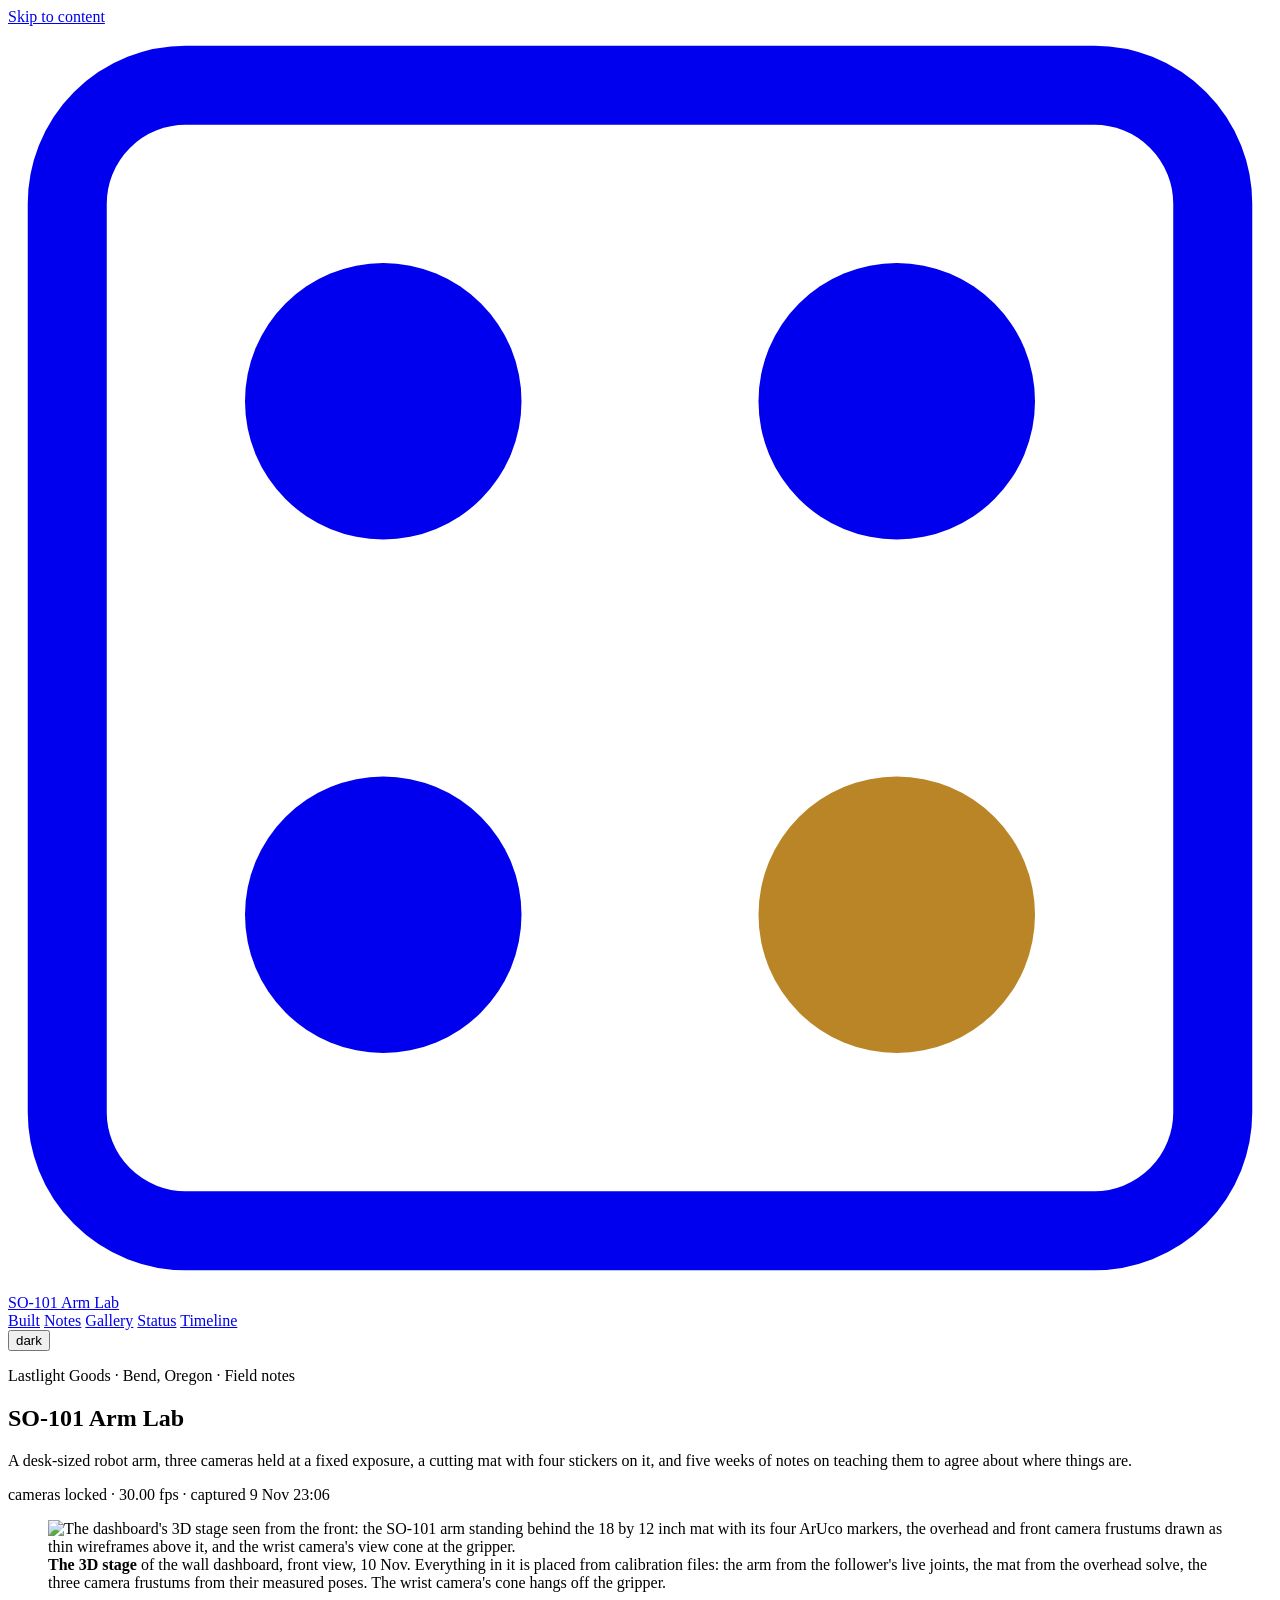
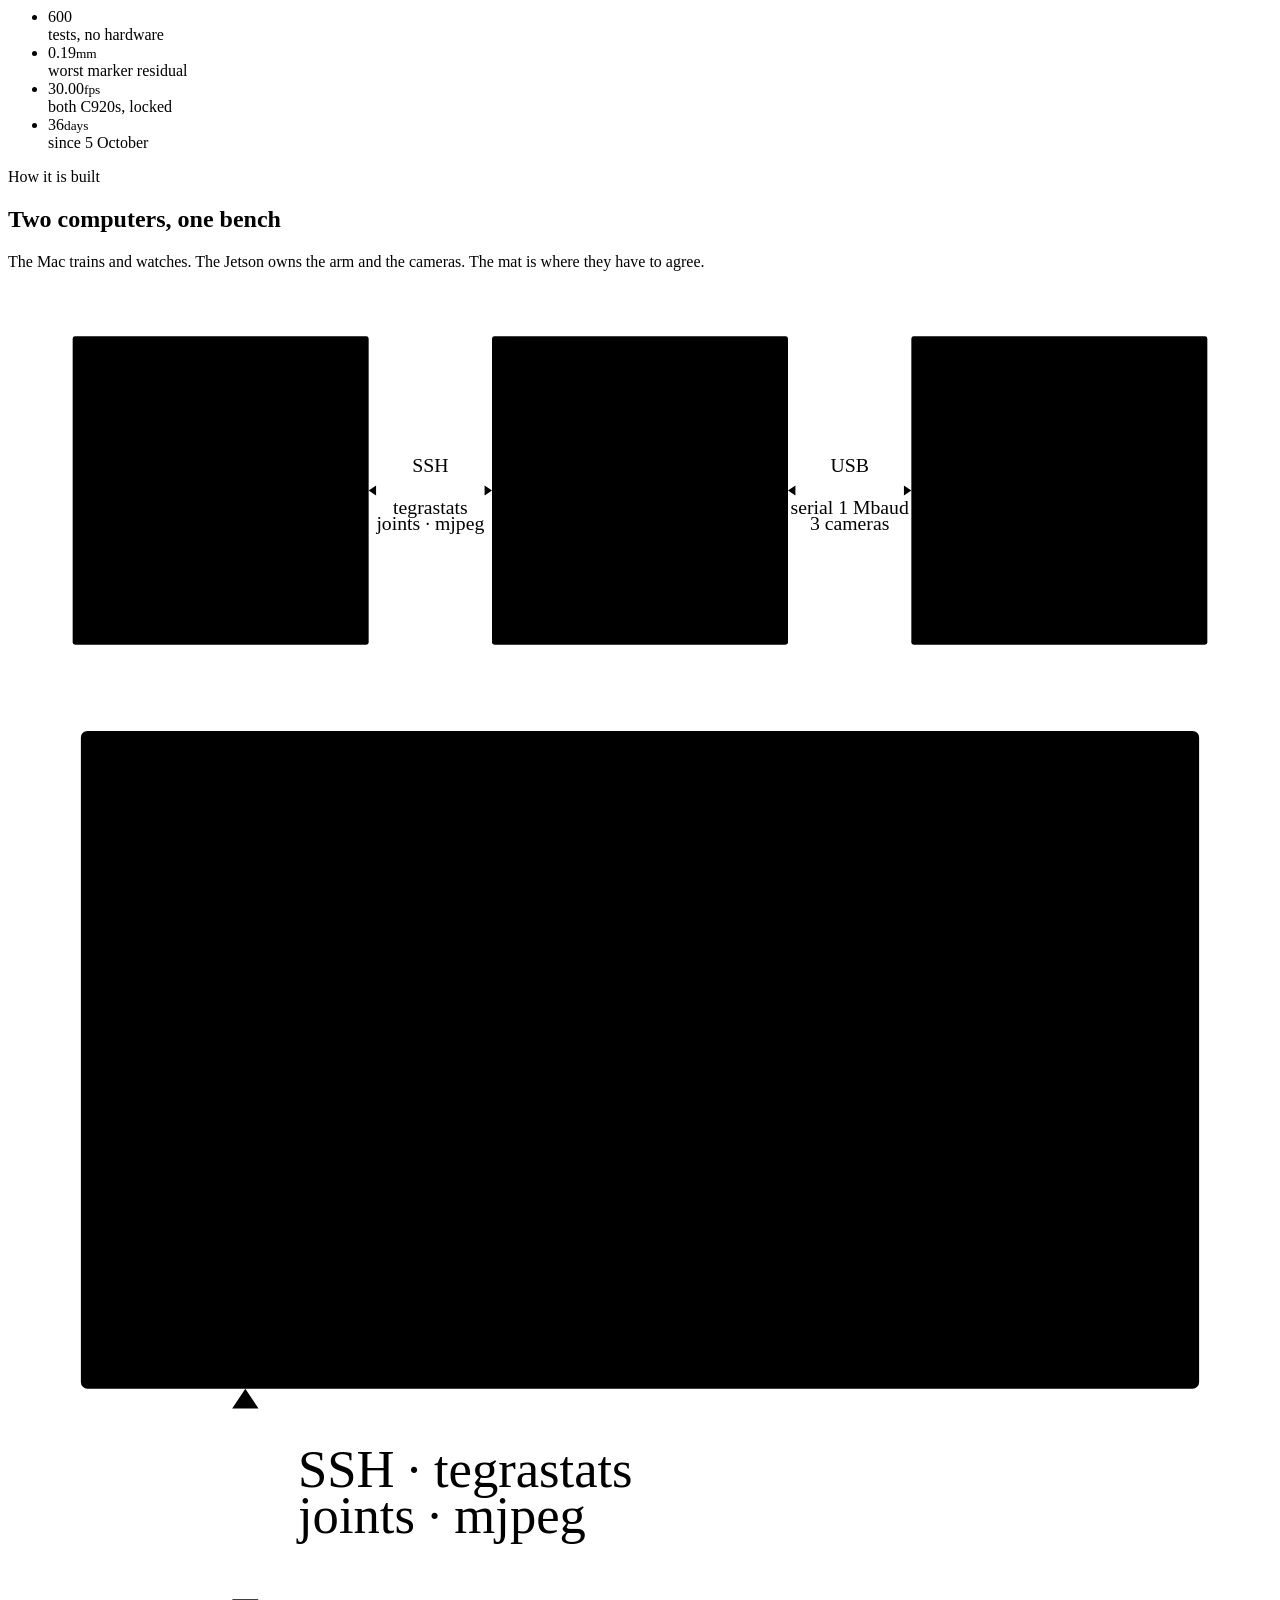
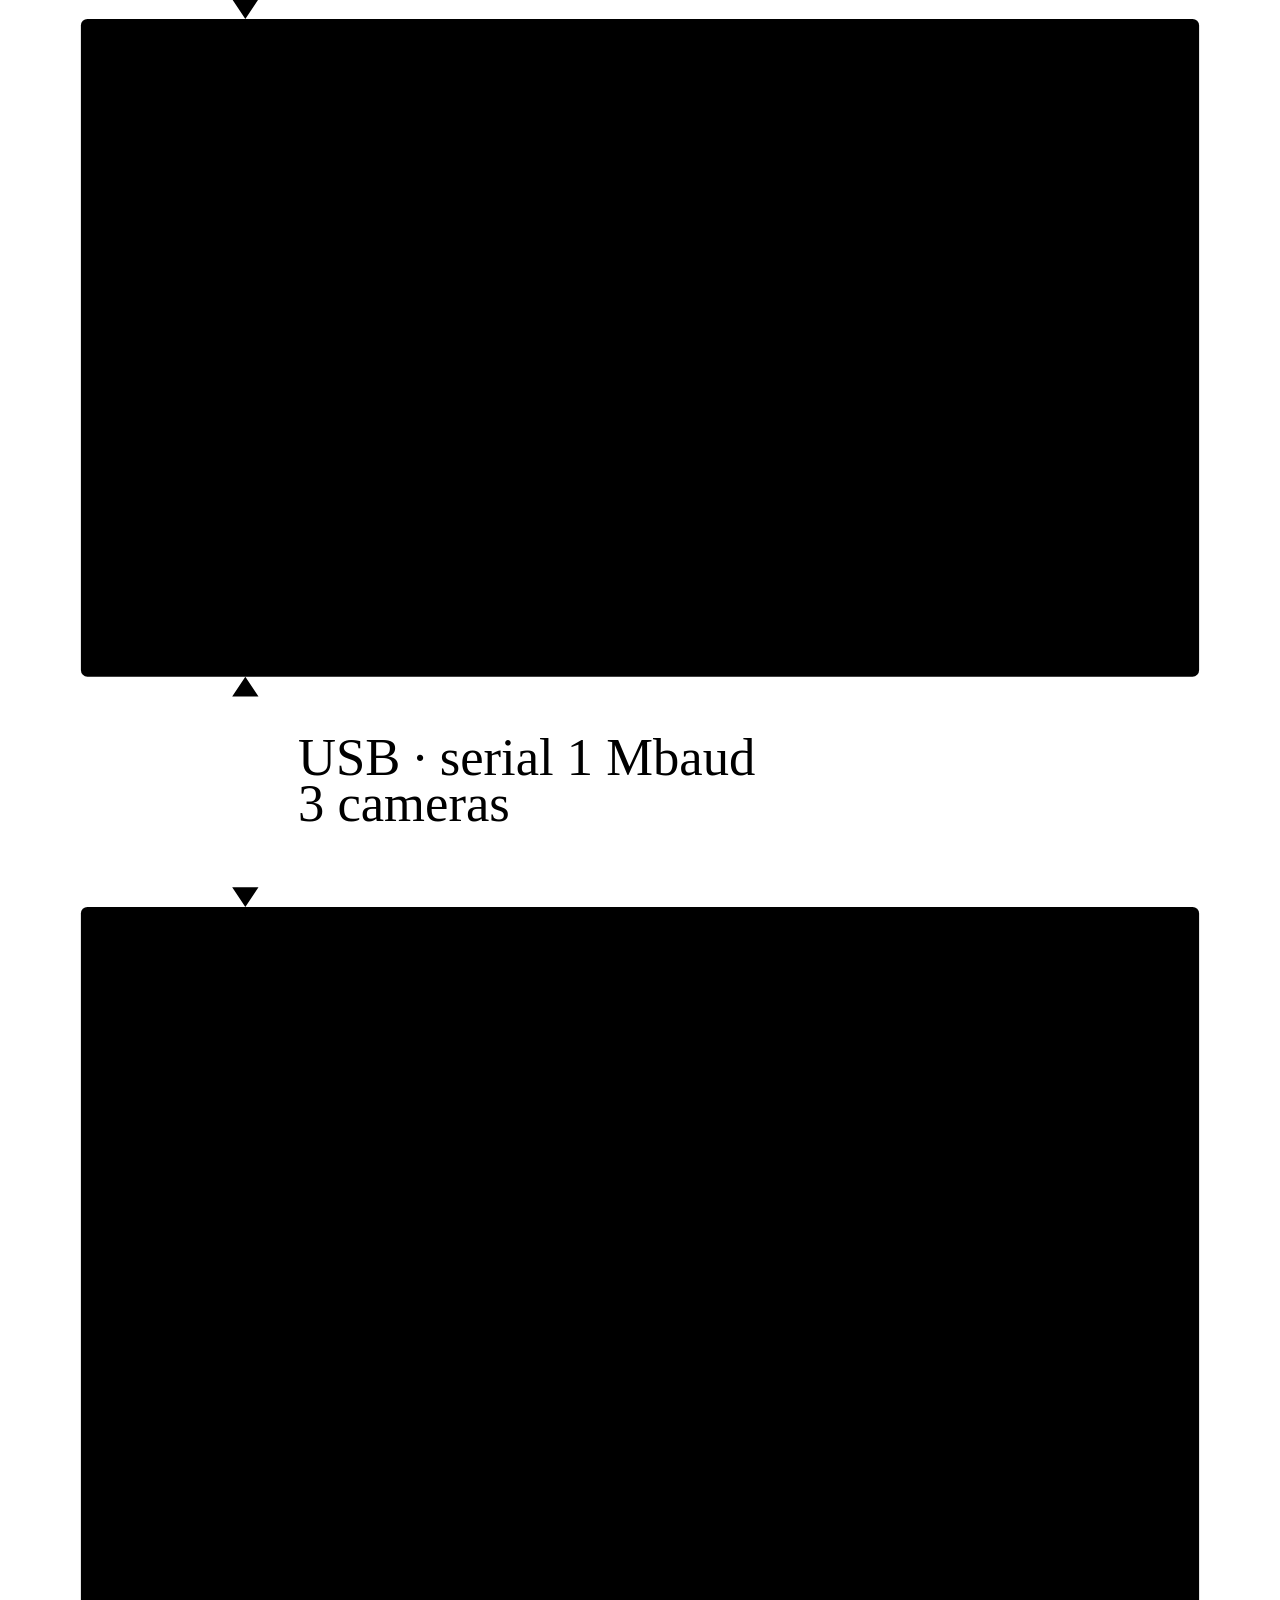
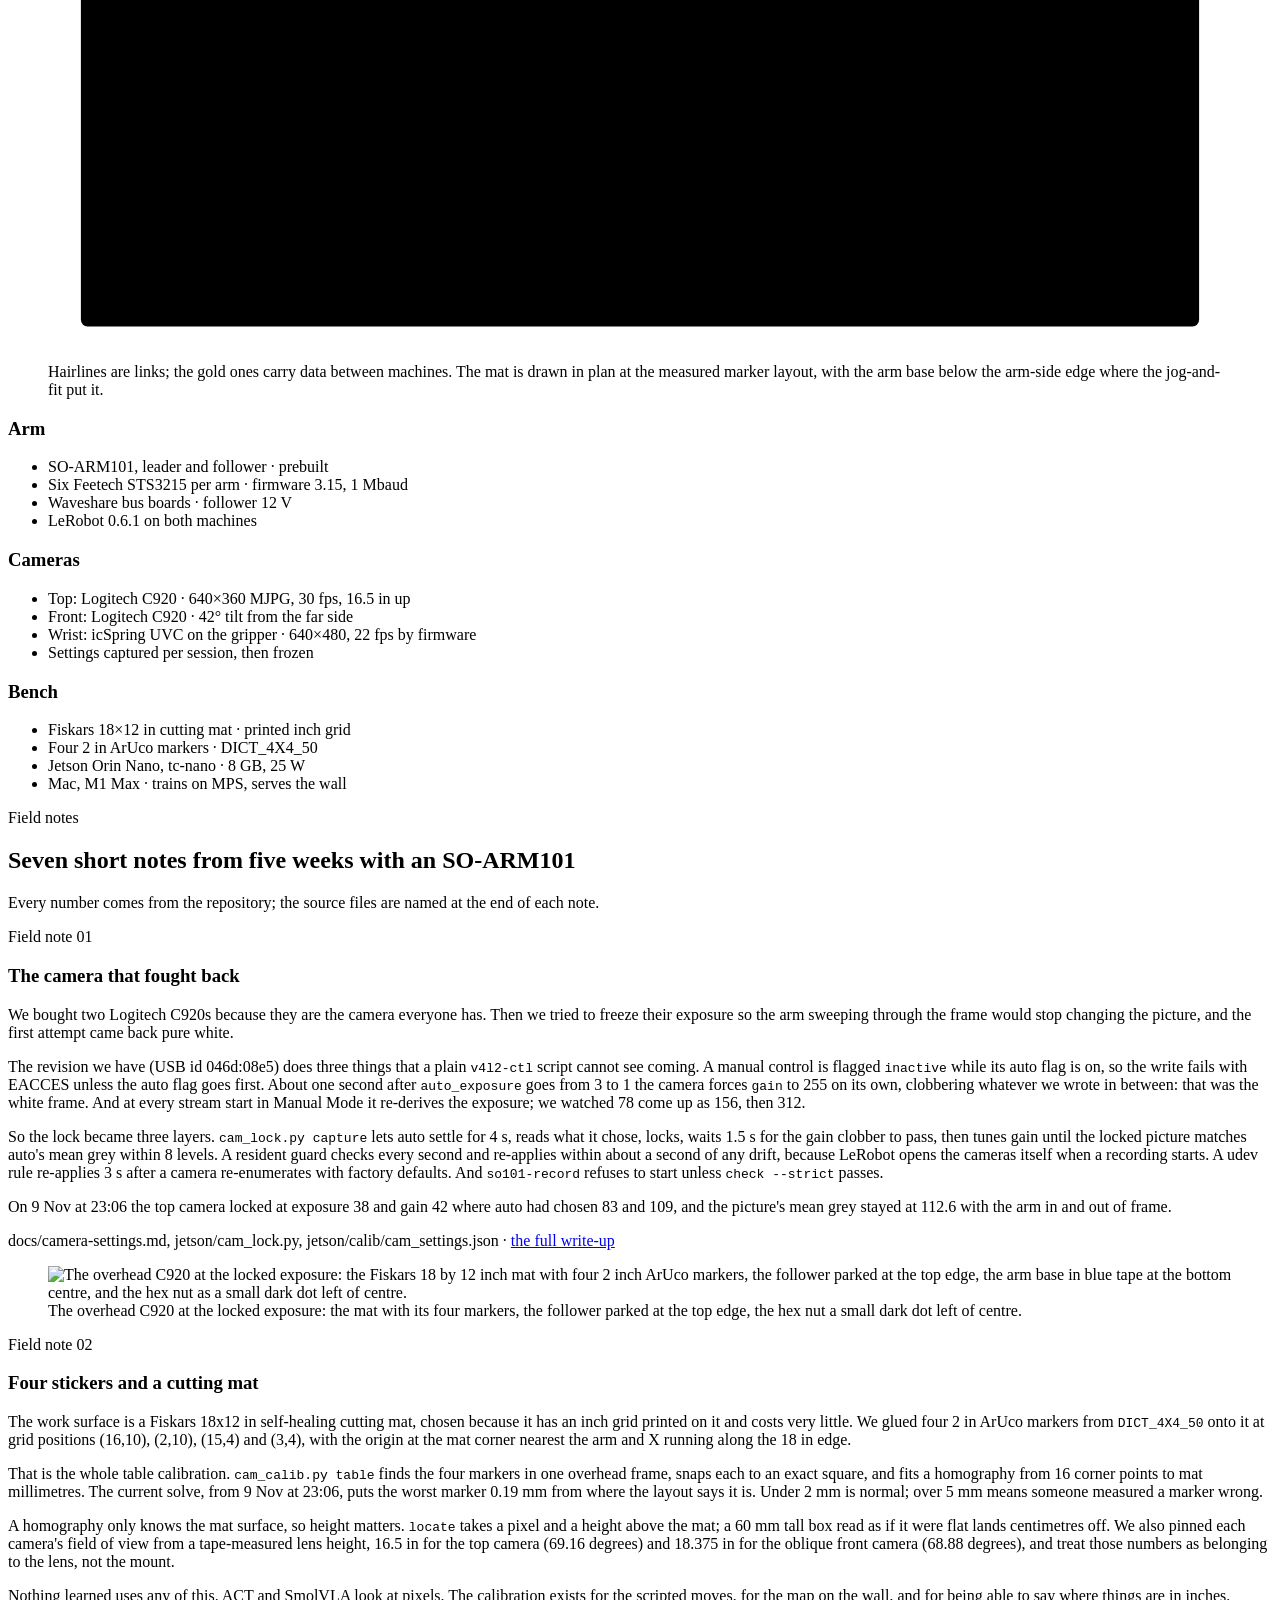
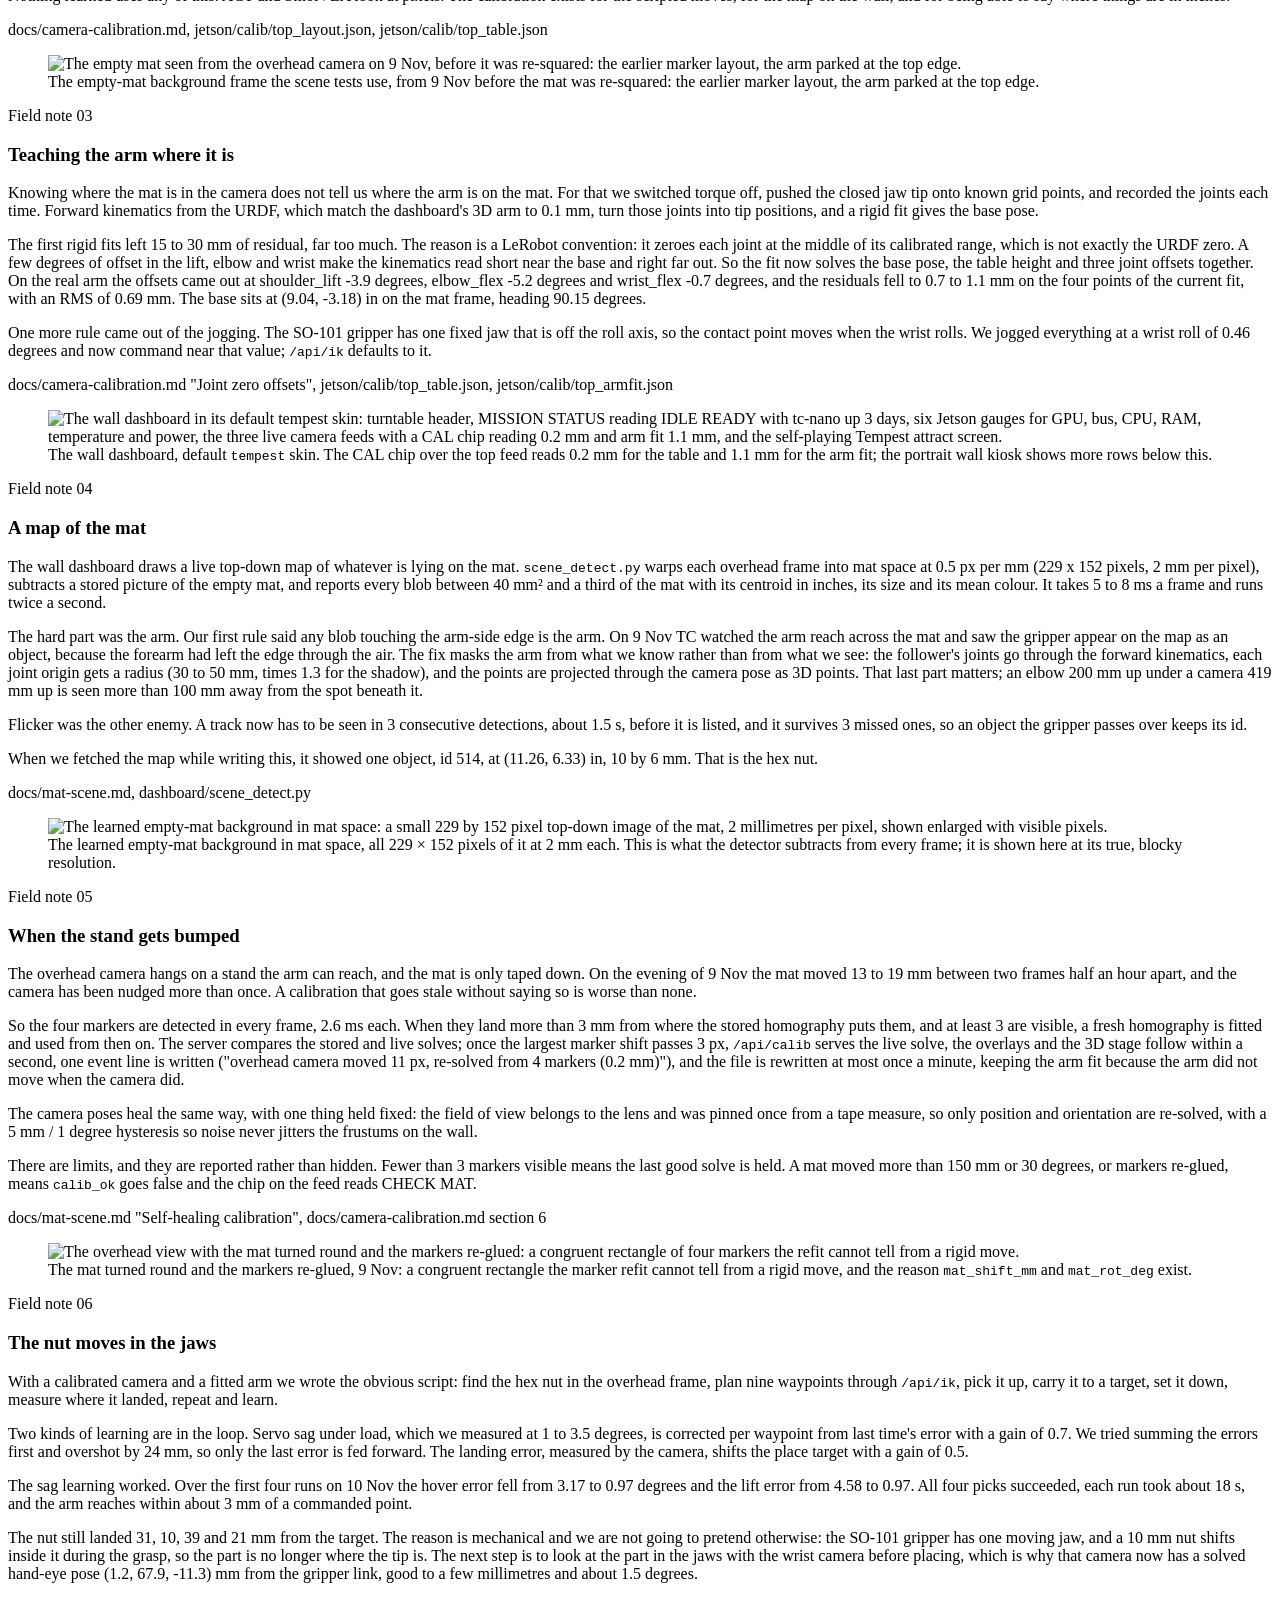
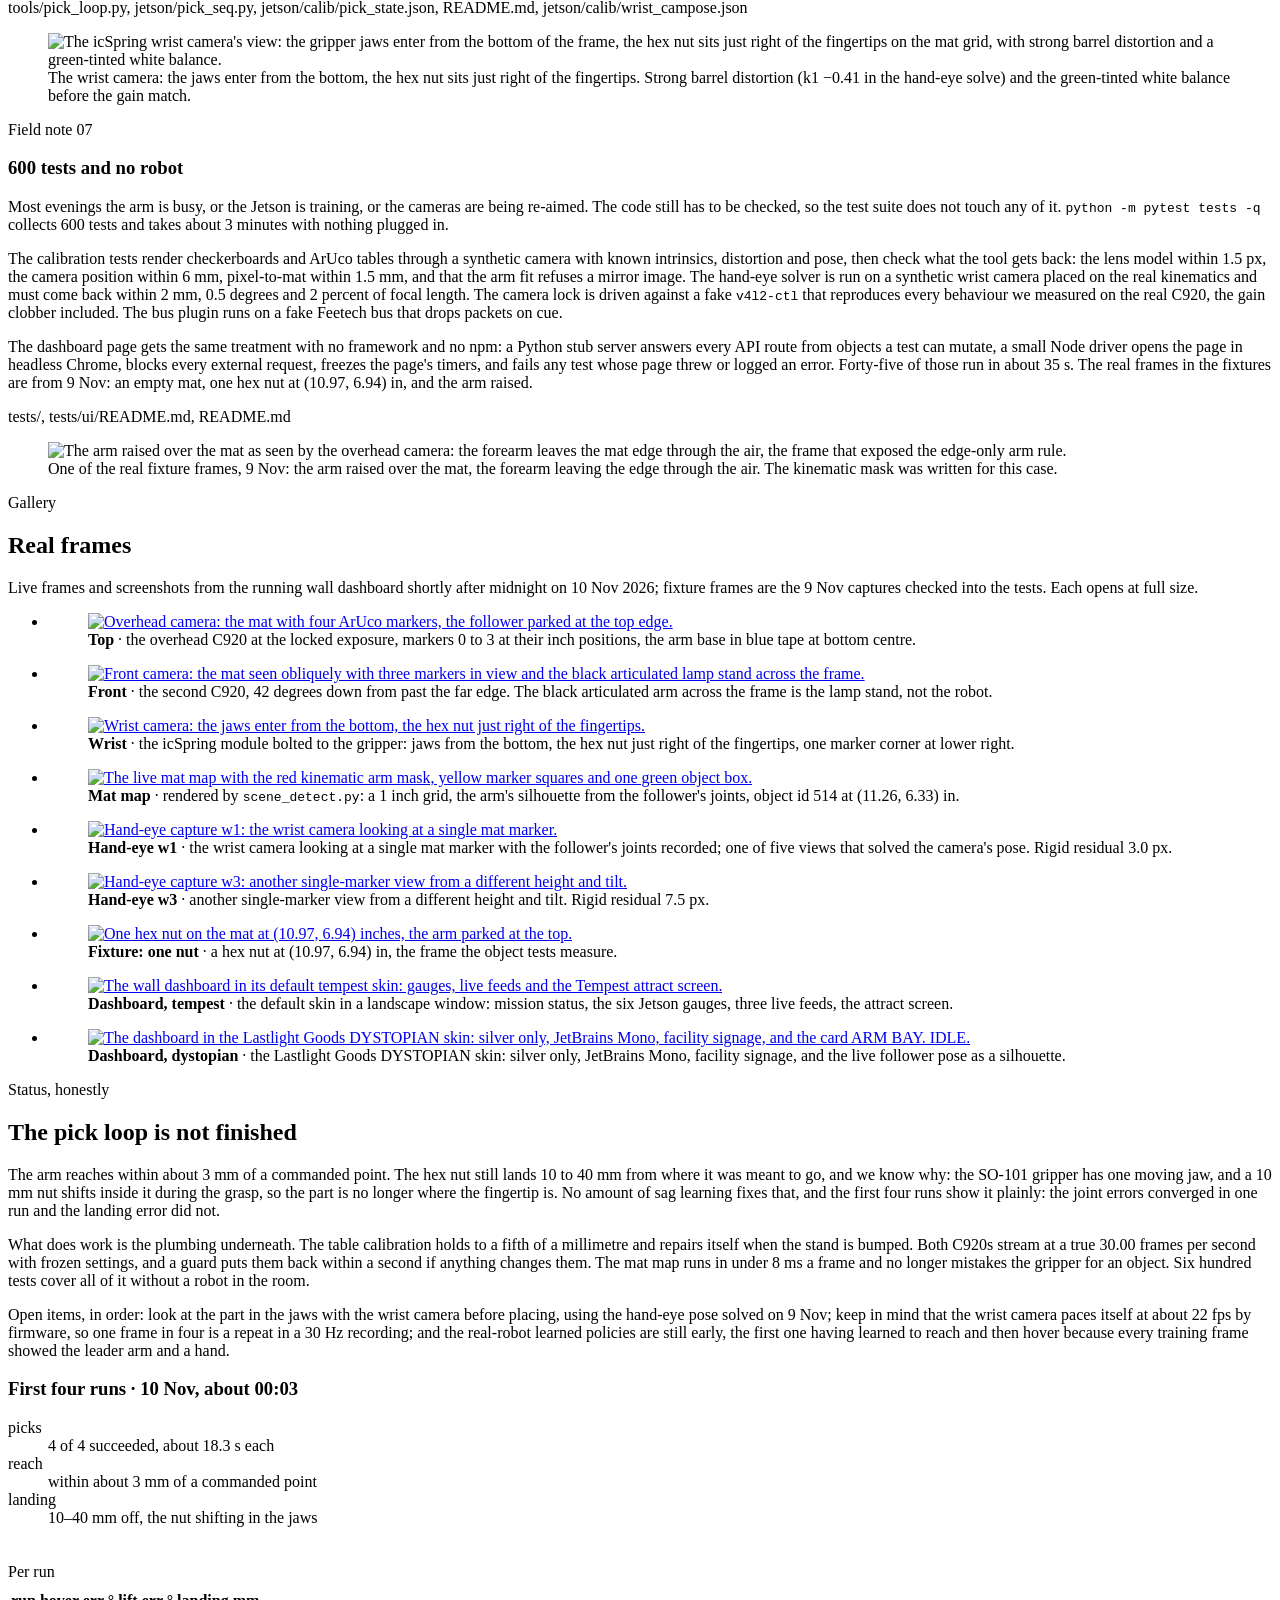
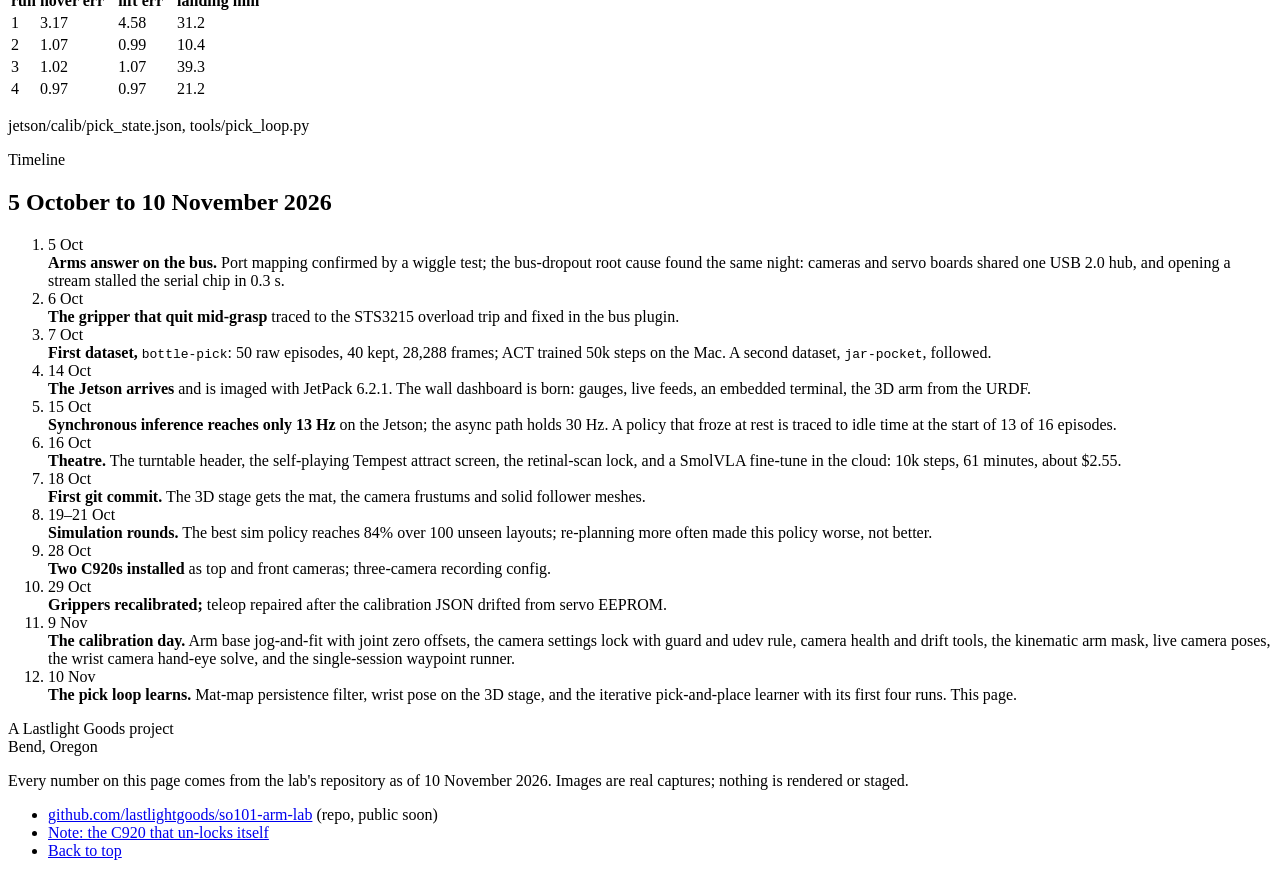
==== commit 9f9df9c7: "Site: hero is the front view of the dashboard's 3D stage (TC's call, handoff doc 21) Co-Authored-By:" ====
--- a/site/public/index.html
+++ b/site/public/index.html
@@ -11,10 +11,10 @@
 <meta property="og:title" content="SO-101 Arm Lab">
 <meta property="og:description" content="A desk-sized robot arm, three locked cameras, four stickers on a cutting mat, and five weeks of notes on teaching them to agree about where things are.">
 <meta property="og:url" content="https://so101-arm-lab.c-thomas-clark-pdx.workers.dev/">
-<meta property="og:image" content="https://so101-arm-lab.c-thomas-clark-pdx.workers.dev/img/scene.png">
-<meta property="og:image:width" content="916">
-<meta property="og:image:height" content="608">
-<meta property="og:image:alt" content="The live mat map: the kinematic arm mask in red, four marker exclusion squares in yellow, one tracked object boxed in green.">
+<meta property="og:image" content="https://so101-arm-lab.c-thomas-clark-pdx.workers.dev/img/hero_stage.jpg">
+<meta property="og:image:width" content="1200">
+<meta property="og:image:height" content="758">
+<meta property="og:image:alt" content="The dashboard's 3D stage from the front: the SO-101 arm behind the 18 by 12 inch mat with four markers, camera frustums drawn above.">
 <meta name="twitter:card" content="summary_large_image">
 <meta name="theme-color" content="#1a191f" media="(prefers-color-scheme: dark)">
 <meta name="theme-color" content="#fdfbf6" media="(prefers-color-scheme: light)">
@@ -64,9 +64,9 @@
 
       <figure class="hero-figure">
         <div class="frame">
-          <img src="/img/scene.png" width="916" height="608" alt="The live mat map: a top-down view of the cutting mat with a one-inch grid, the kinematic arm mask in red reaching up from the arm side, the four marker exclusion squares in yellow, and one tracked object, id 514, boxed in green." fetchpriority="high">
+          <img src="/img/hero_stage.jpg" width="1200" height="758" alt="The dashboard's 3D stage seen from the front: the SO-101 arm standing behind the 18 by 12 inch mat with its four ArUco markers, the overhead and front camera frustums drawn as thin wireframes above it, and the wrist camera's view cone at the gripper." fetchpriority="high">
         </div>
-        <figcaption><b>The live mat map</b>, as the wall dashboard drew it shortly after midnight on 10 Nov. The red silhouette is not seen; it is computed from the follower's joints and projected through the camera pose. The green box is a hex nut at (11.26, 6.33) in.</figcaption>
+        <figcaption><b>The 3D stage</b> of the wall dashboard, front view, 10 Nov. Everything in it is placed from calibration files: the arm from the follower's live joints, the mat from the overhead solve, the three camera frustums from their measured poses. The wrist camera's cone hangs off the gripper.</figcaption>
       </figure>
 
       <ul class="stats" aria-label="Key numbers">
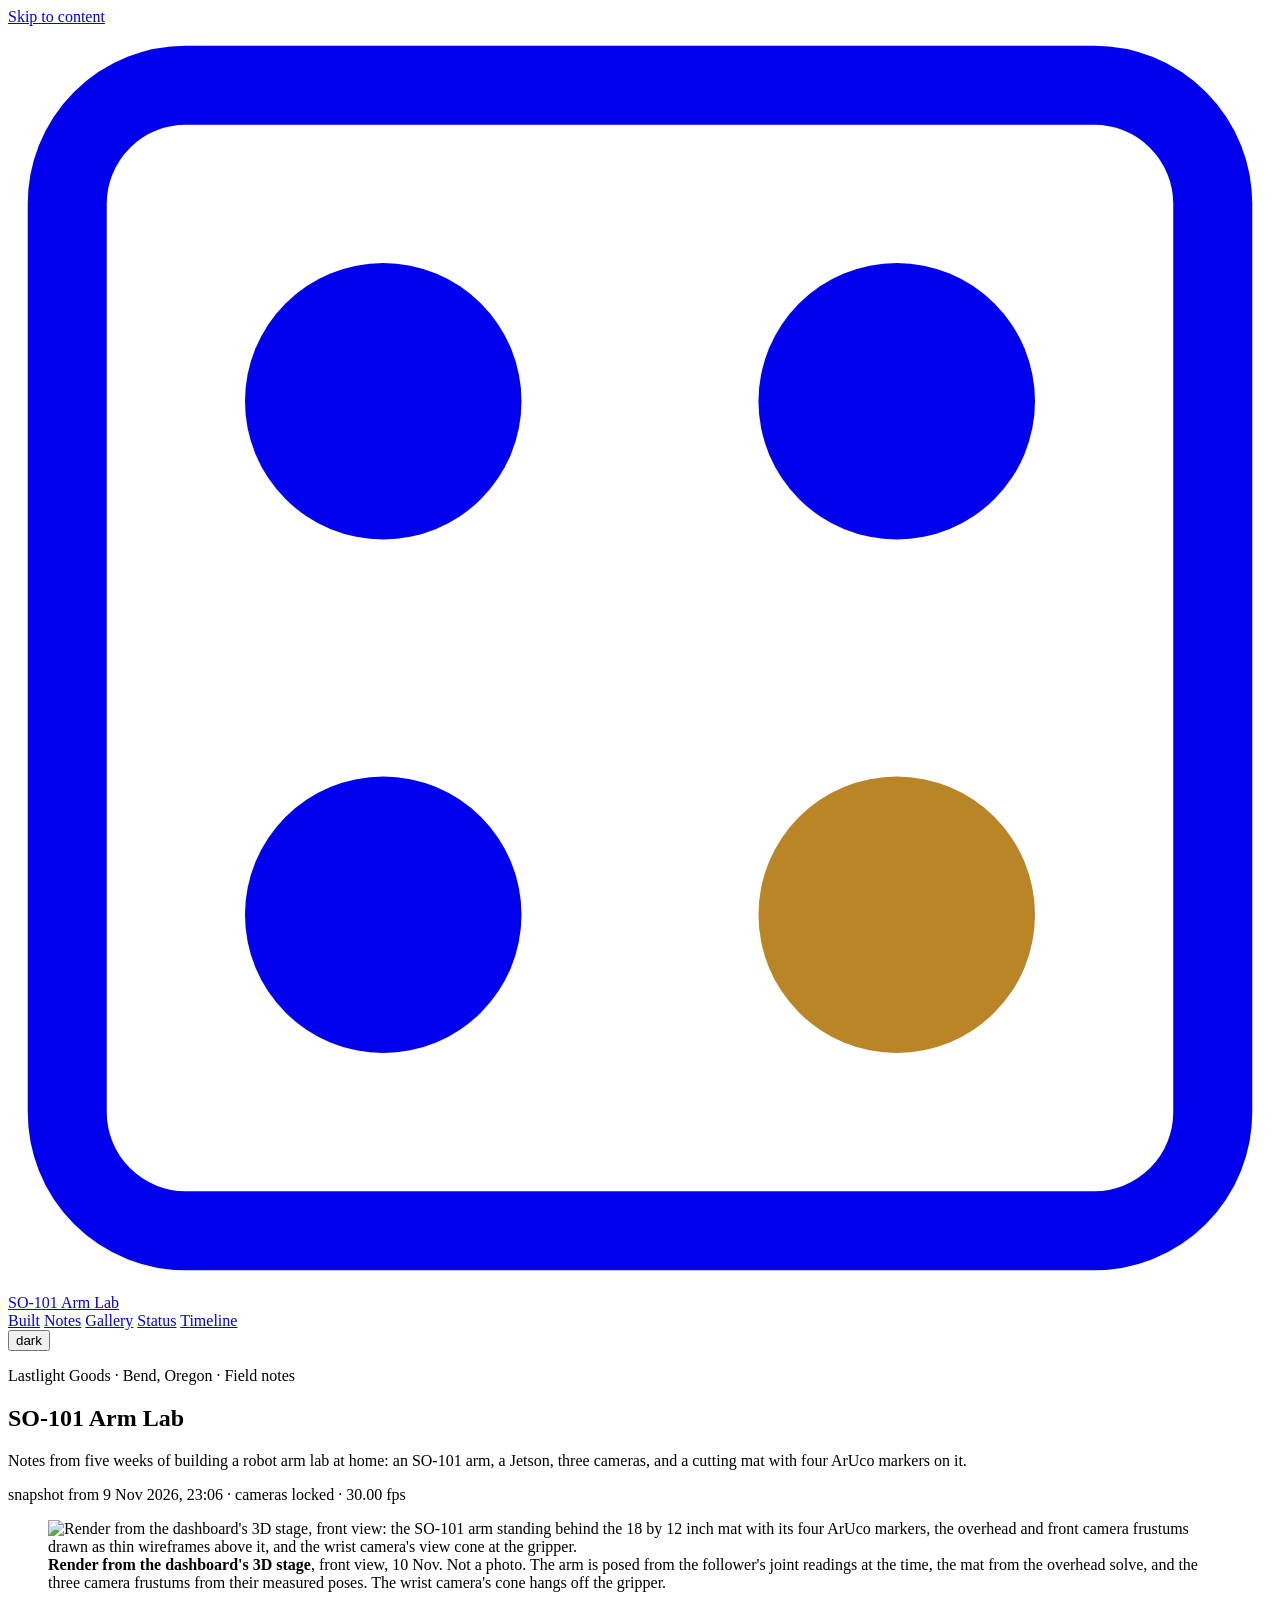
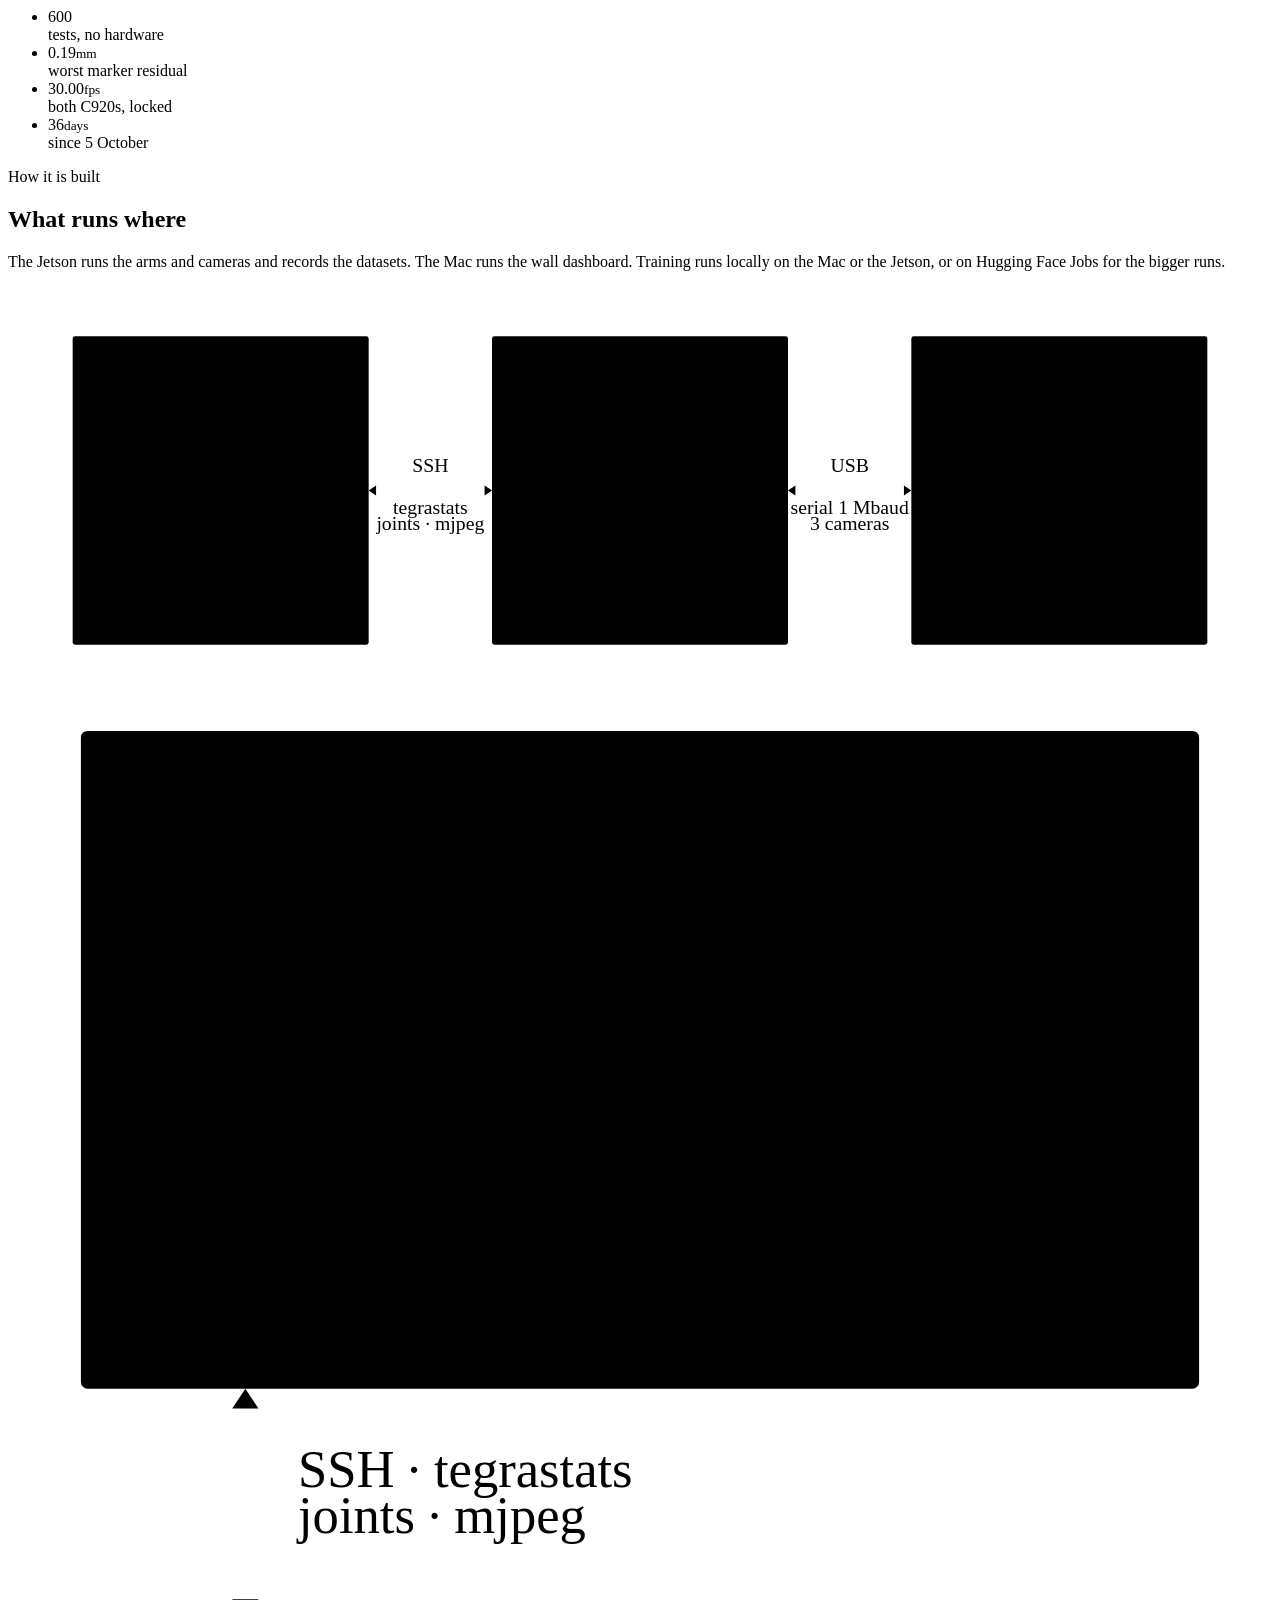
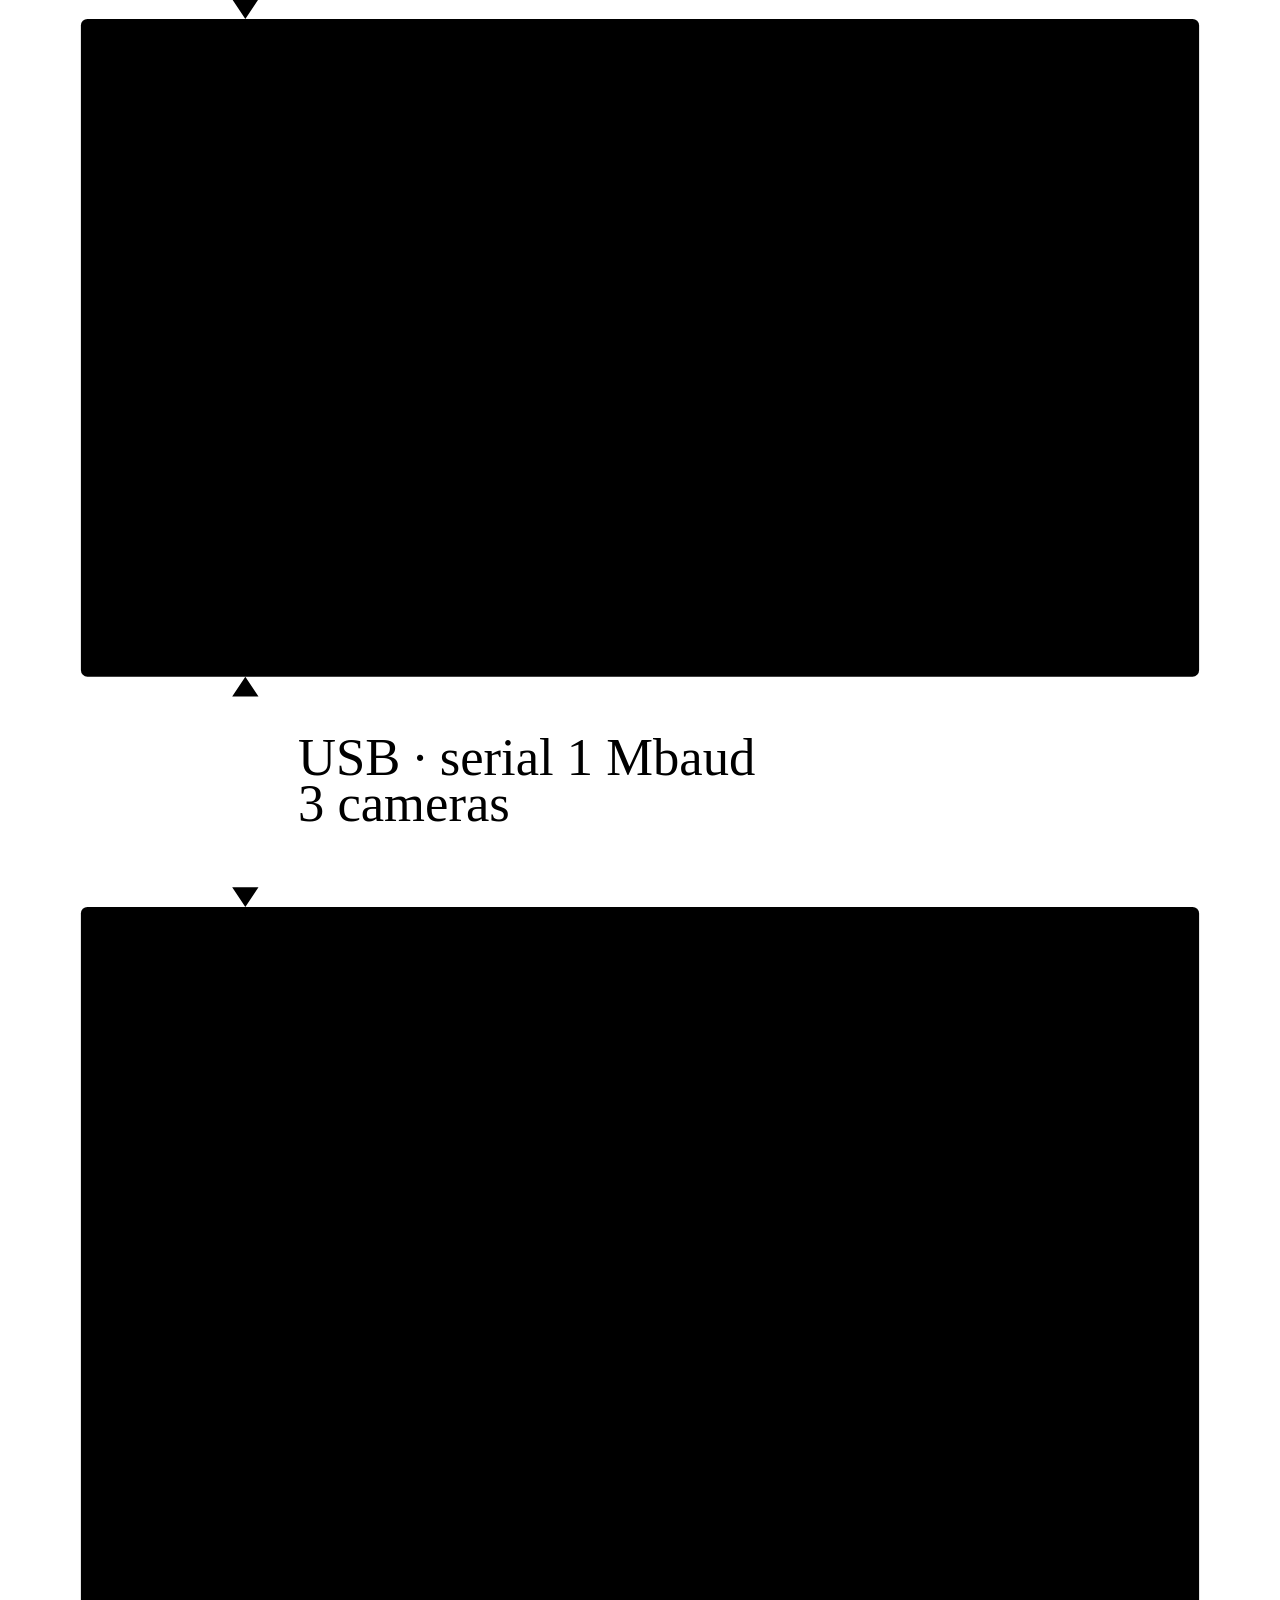
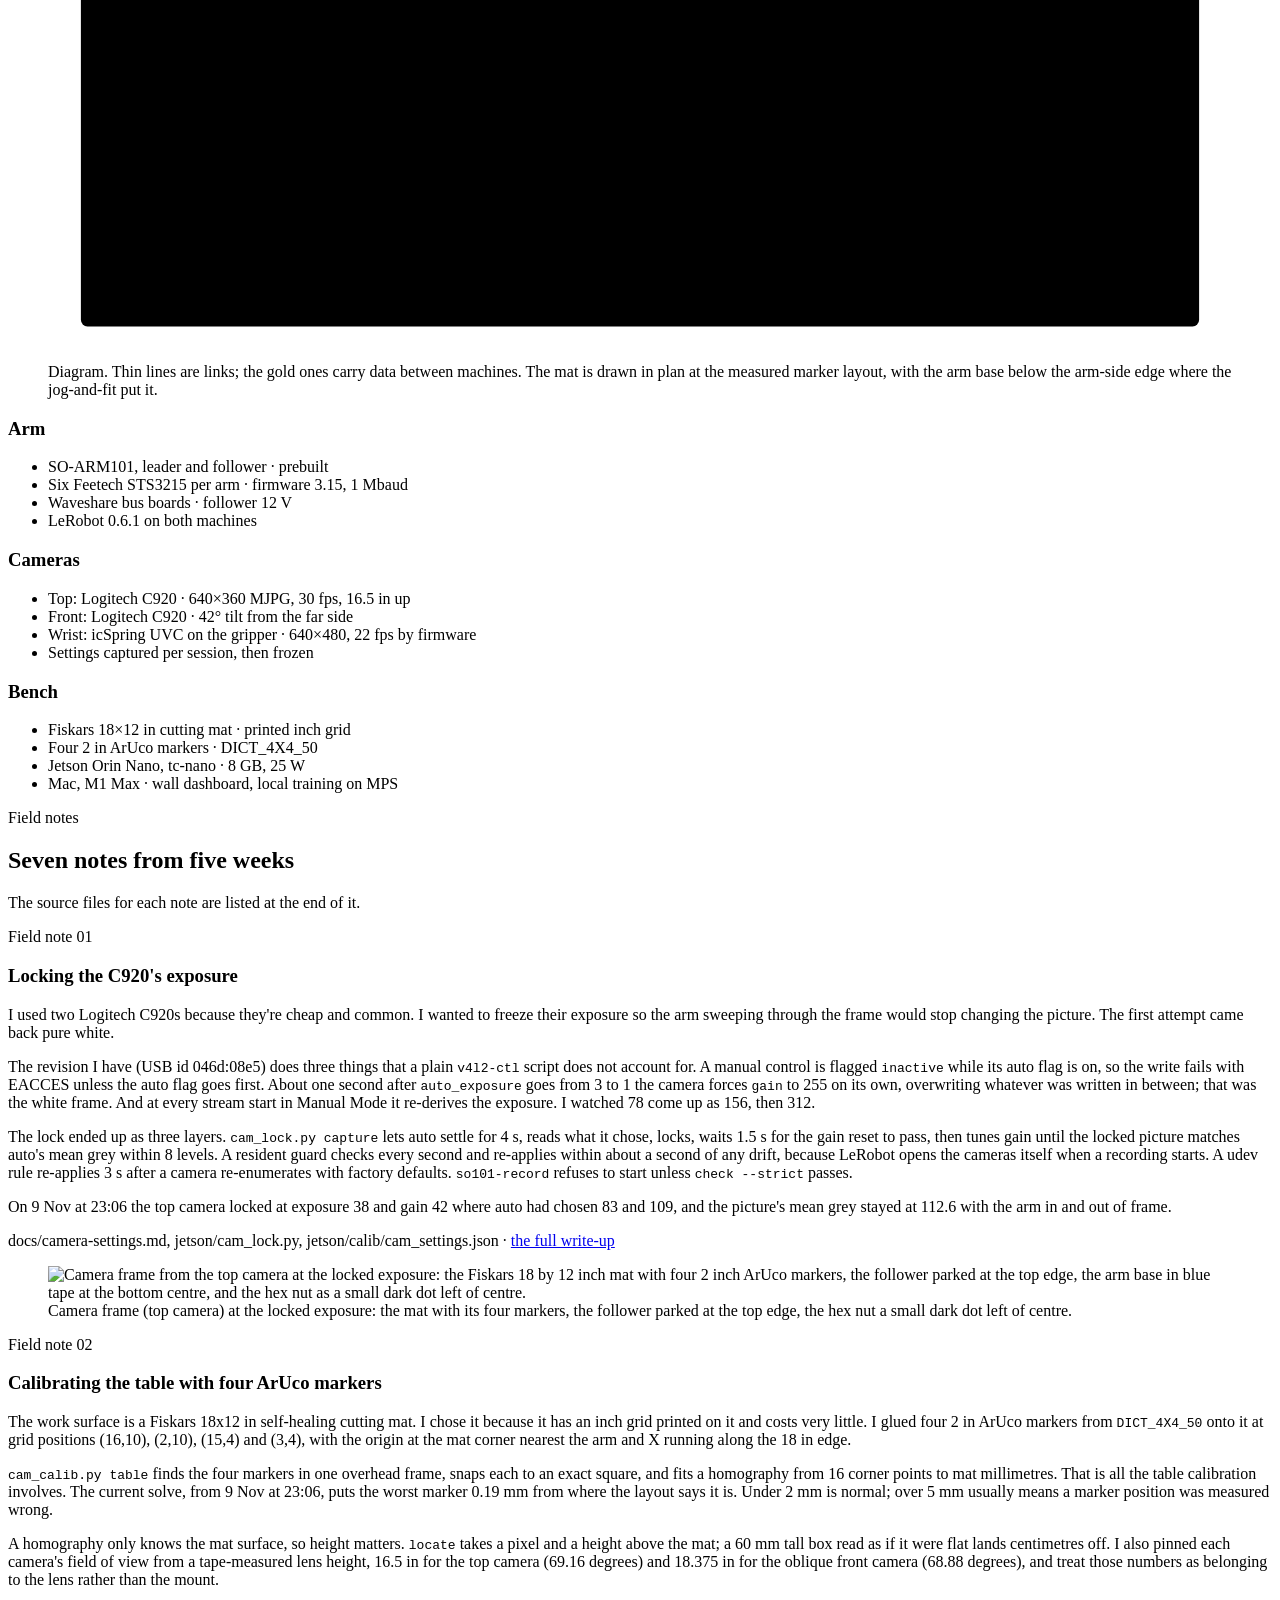
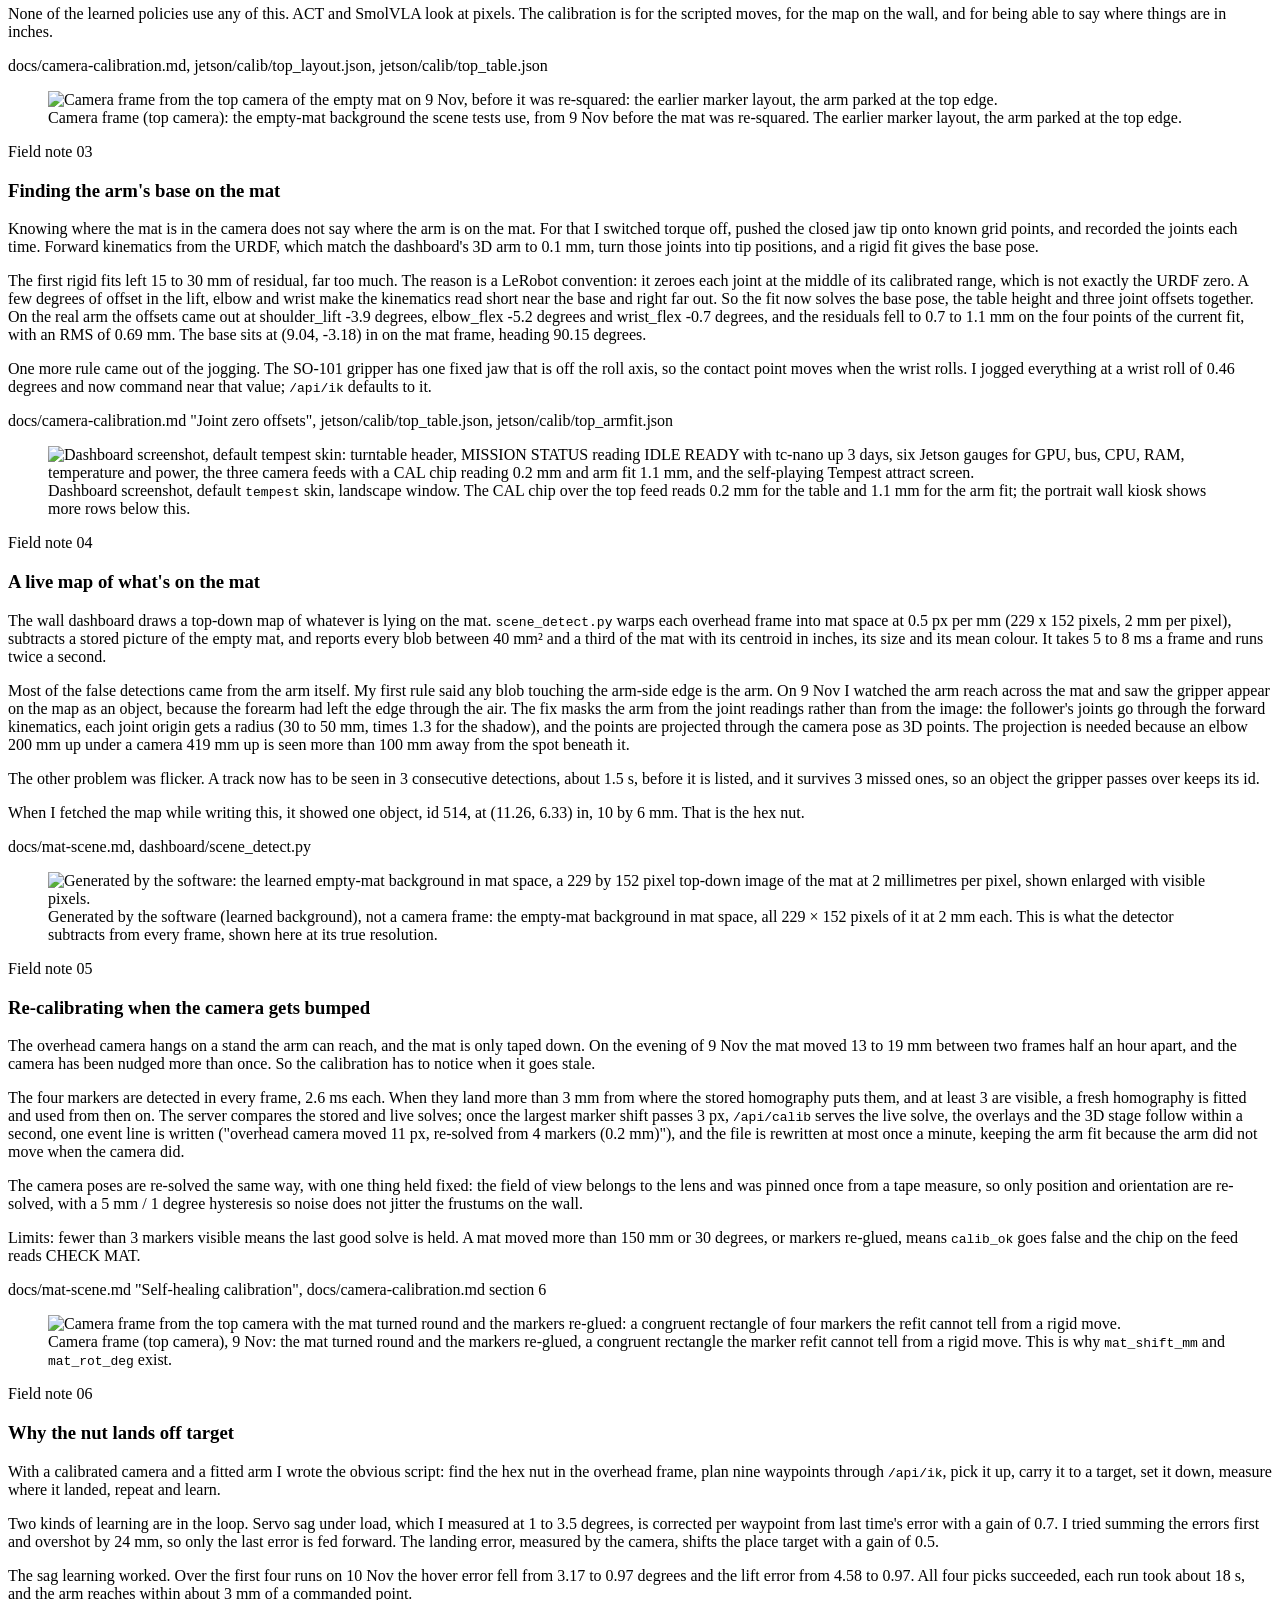
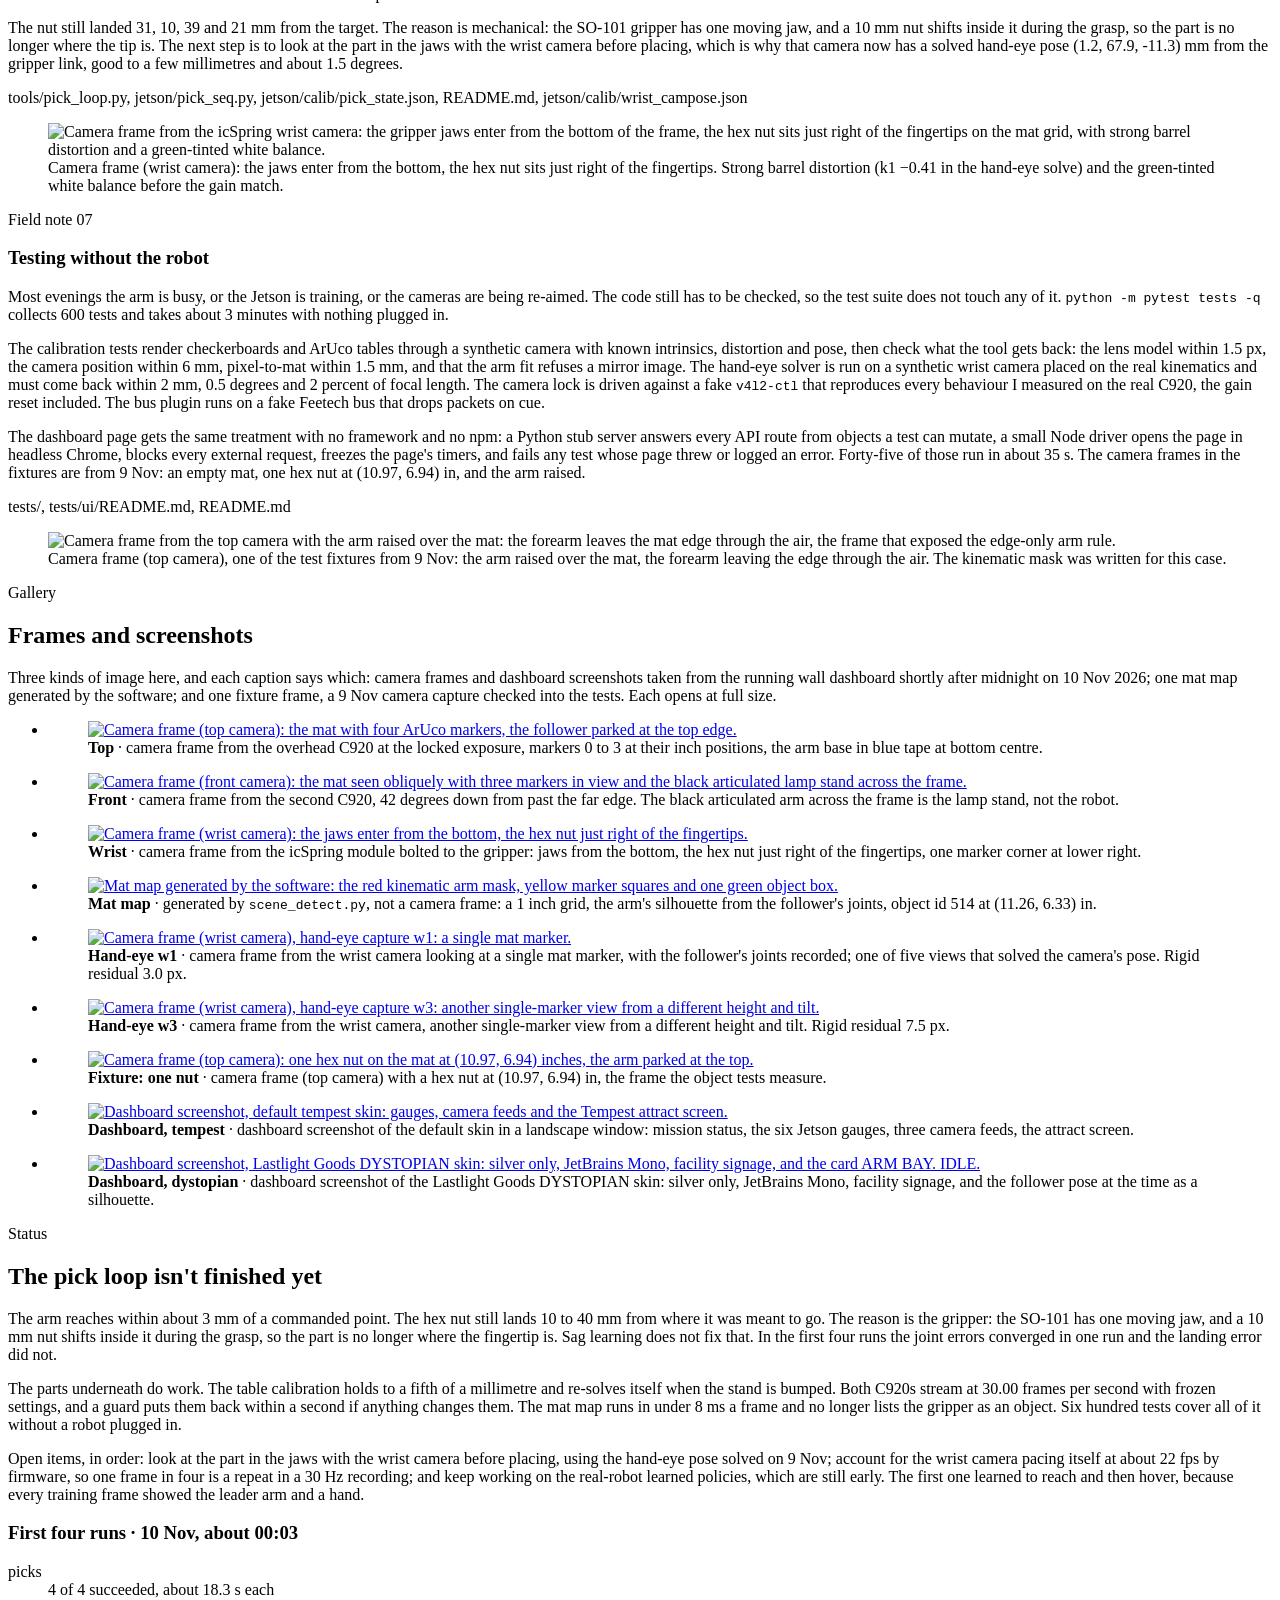
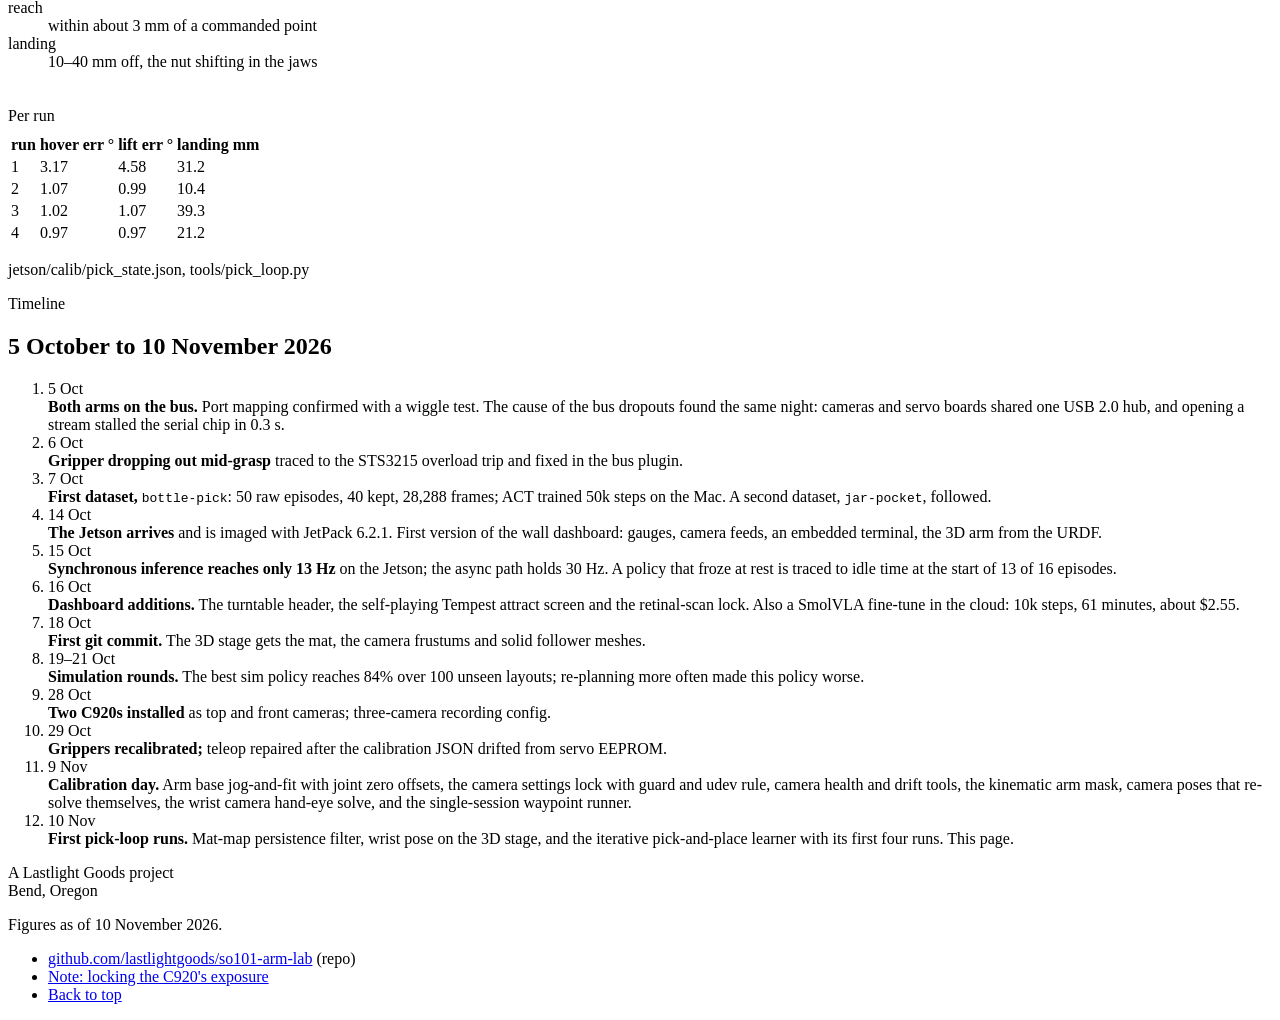
==== commit cdcf3064: "Site: copy rewritten in TC's voice (handoff docs 27/28/32): first person, image kinds in every capti" ====
--- a/site/public/index.html
+++ b/site/public/index.html
@@ -4,17 +4,17 @@
 <meta charset="utf-8">
 <meta name="viewport" content="width=device-width, initial-scale=1">
 <title>SO-101 Arm Lab</title>
-<meta name="description" content="Field notes from five weeks with an SO-ARM101: three cameras held at a locked exposure, a cutting mat with four ArUco markers, a self-healing calibration, a live map of the mat, and an honest account of a pick loop that is not finished.">
+<meta name="description" content="Notes from five weeks of building a robot arm lab at home: an SO-101 arm, a Jetson, three cameras at a locked exposure, a cutting mat with four ArUco markers, a calibration that re-solves itself when bumped, a map of the mat, and a pick loop that is not finished yet.">
 <link rel="canonical" href="https://so101-arm-lab.c-thomas-clark-pdx.workers.dev/">
 <meta property="og:type" content="website">
 <meta property="og:site_name" content="SO-101 Arm Lab">
 <meta property="og:title" content="SO-101 Arm Lab">
-<meta property="og:description" content="A desk-sized robot arm, three locked cameras, four stickers on a cutting mat, and five weeks of notes on teaching them to agree about where things are.">
+<meta property="og:description" content="Notes from five weeks of building a robot arm lab at home: an SO-101 arm, a Jetson, three cameras, and a cutting mat with four ArUco markers on it.">
 <meta property="og:url" content="https://so101-arm-lab.c-thomas-clark-pdx.workers.dev/">
 <meta property="og:image" content="https://so101-arm-lab.c-thomas-clark-pdx.workers.dev/img/hero_stage.jpg">
 <meta property="og:image:width" content="1200">
 <meta property="og:image:height" content="758">
-<meta property="og:image:alt" content="The dashboard's 3D stage from the front: the SO-101 arm behind the 18 by 12 inch mat with four markers, camera frustums drawn above.">
+<meta property="og:image:alt" content="Render from the dashboard's 3D stage, front view: the SO-101 arm behind the 18 by 12 inch mat with four markers, camera frustums drawn above.">
 <meta name="twitter:card" content="summary_large_image">
 <meta name="theme-color" content="#1a191f" media="(prefers-color-scheme: dark)">
 <meta name="theme-color" content="#fdfbf6" media="(prefers-color-scheme: light)">
@@ -57,16 +57,16 @@
       <div class="hero-top">
         <div>
           <h1 id="h-hero">SO-101 Arm Lab</h1>
-          <p class="lede">A desk-sized robot arm, three cameras held at a fixed exposure, a cutting mat with four stickers on it, and five weeks of notes on teaching them to agree about where things are.</p>
-          <p class="status"><span class="dot" aria-hidden="true"></span><span>cameras locked &middot; 30.00 fps &middot; captured 9 Nov 23:06</span></p>
+          <p class="lede">Notes from five weeks of building a robot arm lab at home: an SO-101 arm, a Jetson, three cameras, and a cutting mat with four ArUco markers on it.</p>
+          <p class="status"><span class="dot" aria-hidden="true"></span><span>snapshot from 9 Nov 2026, 23:06 &middot; cameras locked &middot; 30.00 fps</span></p>
         </div>
       </div>
 
       <figure class="hero-figure">
         <div class="frame">
-          <img src="/img/hero_stage.jpg" width="1200" height="758" alt="The dashboard's 3D stage seen from the front: the SO-101 arm standing behind the 18 by 12 inch mat with its four ArUco markers, the overhead and front camera frustums drawn as thin wireframes above it, and the wrist camera's view cone at the gripper." fetchpriority="high">
+          <img src="/img/hero_stage.jpg" width="1200" height="758" alt="Render from the dashboard's 3D stage, front view: the SO-101 arm standing behind the 18 by 12 inch mat with its four ArUco markers, the overhead and front camera frustums drawn as thin wireframes above it, and the wrist camera's view cone at the gripper." fetchpriority="high">
         </div>
-        <figcaption><b>The 3D stage</b> of the wall dashboard, front view, 10 Nov. Everything in it is placed from calibration files: the arm from the follower's live joints, the mat from the overhead solve, the three camera frustums from their measured poses. The wrist camera's cone hangs off the gripper.</figcaption>
+        <figcaption><b>Render from the dashboard's 3D stage</b>, front view, 10 Nov. Not a photo. The arm is posed from the follower's joint readings at the time, the mat from the overhead solve, and the three camera frustums from their measured poses. The wrist camera's cone hangs off the gripper.</figcaption>
       </figure>
 
       <ul class="stats" aria-label="Key numbers">
@@ -83,19 +83,19 @@
     <div class="wrap">
       <div class="sec-head">
         <p class="eyebrow">How it is built</p>
-        <h2 id="h-built">Two computers, one bench</h2>
-        <p>The Mac trains and watches. The Jetson owns the arm and the cameras. The mat is where they have to agree.</p>
+        <h2 id="h-built">What runs where</h2>
+        <p>The Jetson runs the arms and cameras and records the datasets. The Mac runs the wall dashboard. Training runs locally on the Mac or the Jetson, or on Hugging Face Jobs for the bigger runs.</p>
       </div>
 
       <figure class="diagram">
         <!-- wide layout -->
         <svg class="wide" viewBox="0 0 960 330" role="img" aria-labelledby="dg-t dg-d">
           <title id="dg-t">System diagram</title>
-          <desc id="dg-d">A Mac trains policies and runs the wall dashboard, reaching the Jetson tc-nano over SSH. The Jetson owns the SO-ARM101 arm, three cameras and the camera lock guard. The arm works over an 18 by 12 inch cutting mat with four ArUco markers.</desc>
+          <desc id="dg-d">The Mac runs the wall dashboard and local training, reaching the Jetson tc-nano over SSH. The Jetson runs the SO-ARM101 arm, three cameras, dataset recording and the camera lock guard. The arm works over an 18 by 12 inch cutting mat with four ArUco markers.</desc>
 
           <!-- Mac -->
           <rect class="box" x="20" y="40" width="240" height="250" rx="2"/>
-          <text class="t-label" x="36" y="68">01 &middot; TRAIN + WATCH</text>
+          <text class="t-label" x="36" y="68">01 &middot; DASHBOARD + TRAINING</text>
           <text class="t-title" x="36" y="96">MAC</text>
           <text class="t-sub" x="36" y="116">M1 Max &middot; Python 3.12 &middot; MPS</text>
           <line class="hair" x1="36" y1="134" x2="244" y2="134"/>
@@ -123,7 +123,7 @@
             <circle class="node" cx="380" cy="158" r="2"/><text x="392" y="162">arm: teleop, record, rollout</text>
             <circle class="node" cx="380" cy="184" r="2"/><text x="392" y="188">3 cameras, 30 fps, frozen</text>
             <circle class="node" cx="380" cy="210" r="2"/><text x="392" y="214">cam_lock guard, every 1 s</text>
-            <circle class="node" cx="380" cy="236" r="2"/><text x="392" y="240">calibration heals if bumped</text>
+            <circle class="node" cx="380" cy="236" r="2"/><text x="392" y="240">calibration re-solves if bumped</text>
           </g>
 
           <!-- link Jetson <-> arm -->
@@ -167,10 +167,10 @@
         <!-- tall layout for phones -->
         <svg class="tall" viewBox="0 0 360 870" role="img" aria-labelledby="dg-t2 dg-d2">
           <title id="dg-t2">System diagram</title>
-          <desc id="dg-d2">A Mac trains policies and runs the wall dashboard, reaching the Jetson tc-nano over SSH. The Jetson owns the SO-ARM101 arm, three cameras and the camera lock guard. The arm works over an 18 by 12 inch cutting mat with four ArUco markers.</desc>
+          <desc id="dg-d2">The Mac runs the wall dashboard and local training, reaching the Jetson tc-nano over SSH. The Jetson runs the SO-ARM101 arm, three cameras, dataset recording and the camera lock guard. The arm works over an 18 by 12 inch cutting mat with four ArUco markers.</desc>
 
           <rect class="box" x="10" y="10" width="340" height="200" rx="2"/>
-          <text class="t-label" x="30" y="38">01 &middot; TRAIN + WATCH</text>
+          <text class="t-label" x="30" y="38">01 &middot; DASHBOARD + TRAINING</text>
           <text class="t-title" x="30" y="66">MAC</text>
           <text class="t-sub" x="30" y="86">M1 Max &middot; Python 3.12 &middot; Apple MPS</text>
           <line class="hair" x1="30" y1="102" x2="330" y2="102"/>
@@ -192,10 +192,10 @@
           <text class="t-sub" x="30" y="356">tc-nano &middot; JetPack 6.2 &middot; 25 W</text>
           <line class="hair" x1="30" y1="372" x2="330" y2="372"/>
           <g class="t-sub">
-            <circle class="node" cx="34" cy="394" r="2"/><text x="46" y="398">owns the arm: teleop, record, rollout</text>
+            <circle class="node" cx="34" cy="394" r="2"/><text x="46" y="398">arm: teleop, record, rollout</text>
             <circle class="node" cx="34" cy="418" r="2"/><text x="46" y="422">three cameras, 30 fps, frozen settings</text>
             <circle class="node" cx="34" cy="442" r="2"/><text x="46" y="446">cam_lock guard, checks every second</text>
-            <circle class="node" cx="34" cy="466" r="2"/><text x="46" y="470">calibration that heals when bumped</text>
+            <circle class="node" cx="34" cy="466" r="2"/><text x="46" y="470">calibration re-solves when bumped</text>
           </g>
 
           <line class="hair-accent" x1="60" y1="480" x2="60" y2="550"/>
@@ -230,7 +230,7 @@
           <text class="t-link" x="100" y="812">wrist</text>
           <text class="t-link" x="191" y="846">base</text>
         </svg>
-        <figcaption>Hairlines are links; the gold ones carry data between machines. The mat is drawn in plan at the measured marker layout, with the arm base below the arm-side edge where the jog-and-fit put it.</figcaption>
+        <figcaption>Diagram. Thin lines are links; the gold ones carry data between machines. The mat is drawn in plan at the measured marker layout, with the arm base below the arm-side edge where the jog-and-fit put it.</figcaption>
       </figure>
 
       <div class="spec">
@@ -258,7 +258,7 @@
             <li>Fiskars 18&times;12 in cutting mat <span class="k">&middot; printed inch grid</span></li>
             <li>Four 2 in ArUco markers <span class="k">&middot; DICT_4X4_50</span></li>
             <li>Jetson Orin Nano, tc-nano <span class="k">&middot; 8 GB, 25 W</span></li>
-            <li>Mac, M1 Max <span class="k">&middot; trains on MPS, serves the wall</span></li>
+            <li>Mac, M1 Max <span class="k">&middot; wall dashboard, local training on MPS</span></li>
           </ul>
         </div>
       </div>
@@ -270,8 +270,8 @@
     <div class="wrap">
       <div class="sec-head">
         <p class="eyebrow">Field notes</p>
-        <h2 id="h-notes">Seven short notes from five weeks with an SO-ARM101</h2>
-        <p>Every number comes from the repository; the source files are named at the end of each note.</p>
+        <h2 id="h-notes">Seven notes from five weeks</h2>
+        <p>The source files for each note are listed at the end of it.</p>
       </div>
 
       <div class="notes">
@@ -279,110 +279,110 @@
         <article class="note" id="note-1">
           <div class="note-body">
             <p class="eyebrow">Field note <span class="n">01</span></p>
-            <h3>The camera that fought back</h3>
-            <p>We bought two Logitech C920s because they are the camera everyone has. Then we tried to freeze their exposure so the arm sweeping through the frame would stop changing the picture, and the first attempt came back pure white.</p>
-            <p>The revision we have (USB id 046d:08e5) does three things that a plain <code>v4l2-ctl</code> script cannot see coming. A manual control is flagged <code>inactive</code> while its auto flag is on, so the write fails with EACCES unless the auto flag goes first. About one second after <code>auto_exposure</code> goes from 3 to 1 the camera forces <code>gain</code> to 255 on its own, clobbering whatever we wrote in between: that was the white frame. And at every stream start in Manual Mode it re-derives the exposure; we watched 78 come up as 156, then 312.</p>
-            <p>So the lock became three layers. <code>cam_lock.py capture</code> lets auto settle for 4 s, reads what it chose, locks, waits 1.5 s for the gain clobber to pass, then tunes gain until the locked picture matches auto's mean grey within 8 levels. A resident guard checks every second and re-applies within about a second of any drift, because LeRobot opens the cameras itself when a recording starts. A udev rule re-applies 3 s after a camera re-enumerates with factory defaults. And <code>so101-record</code> refuses to start unless <code>check --strict</code> passes.</p>
+            <h3>Locking the C920's exposure</h3>
+            <p>I used two Logitech C920s because they're cheap and common. I wanted to freeze their exposure so the arm sweeping through the frame would stop changing the picture. The first attempt came back pure white.</p>
+            <p>The revision I have (USB id 046d:08e5) does three things that a plain <code>v4l2-ctl</code> script does not account for. A manual control is flagged <code>inactive</code> while its auto flag is on, so the write fails with EACCES unless the auto flag goes first. About one second after <code>auto_exposure</code> goes from 3 to 1 the camera forces <code>gain</code> to 255 on its own, overwriting whatever was written in between; that was the white frame. And at every stream start in Manual Mode it re-derives the exposure. I watched 78 come up as 156, then 312.</p>
+            <p>The lock ended up as three layers. <code>cam_lock.py capture</code> lets auto settle for 4 s, reads what it chose, locks, waits 1.5 s for the gain reset to pass, then tunes gain until the locked picture matches auto's mean grey within 8 levels. A resident guard checks every second and re-applies within about a second of any drift, because LeRobot opens the cameras itself when a recording starts. A udev rule re-applies 3 s after a camera re-enumerates with factory defaults. <code>so101-record</code> refuses to start unless <code>check --strict</code> passes.</p>
             <p>On 9 Nov at 23:06 the top camera locked at exposure 38 and gain 42 where auto had chosen 83 and 109, and the picture's mean grey stayed at 112.6 with the arm in and out of frame.</p>
             <p class="src">docs/camera-settings.md, jetson/cam_lock.py, jetson/calib/cam_settings.json &middot; <a href="/notes/c920-gain-lock">the full write-up</a></p>
           </div>
           <figure class="note-fig">
-            <div class="frame"><img src="/img/top.jpg" width="640" height="360" loading="lazy" alt="The overhead C920 at the locked exposure: the Fiskars 18 by 12 inch mat with four 2 inch ArUco markers, the follower parked at the top edge, the arm base in blue tape at the bottom centre, and the hex nut as a small dark dot left of centre."></div>
-            <figcaption>The overhead C920 at the locked exposure: the mat with its four markers, the follower parked at the top edge, the hex nut a small dark dot left of centre.</figcaption>
+            <div class="frame"><img src="/img/top.jpg" width="640" height="360" loading="lazy" alt="Camera frame from the top camera at the locked exposure: the Fiskars 18 by 12 inch mat with four 2 inch ArUco markers, the follower parked at the top edge, the arm base in blue tape at the bottom centre, and the hex nut as a small dark dot left of centre."></div>
+            <figcaption>Camera frame (top camera) at the locked exposure: the mat with its four markers, the follower parked at the top edge, the hex nut a small dark dot left of centre.</figcaption>
           </figure>
         </article>
 
         <article class="note" id="note-2">
           <div class="note-body">
             <p class="eyebrow">Field note <span class="n">02</span></p>
-            <h3>Four stickers and a cutting mat</h3>
-            <p>The work surface is a Fiskars 18x12 in self-healing cutting mat, chosen because it has an inch grid printed on it and costs very little. We glued four 2 in ArUco markers from <code>DICT_4X4_50</code> onto it at grid positions (16,10), (2,10), (15,4) and (3,4), with the origin at the mat corner nearest the arm and X running along the 18 in edge.</p>
-            <p>That is the whole table calibration. <code>cam_calib.py table</code> finds the four markers in one overhead frame, snaps each to an exact square, and fits a homography from 16 corner points to mat millimetres. The current solve, from 9 Nov at 23:06, puts the worst marker 0.19 mm from where the layout says it is. Under 2 mm is normal; over 5 mm means someone measured a marker wrong.</p>
-            <p>A homography only knows the mat surface, so height matters. <code>locate</code> takes a pixel and a height above the mat; a 60 mm tall box read as if it were flat lands centimetres off. We also pinned each camera's field of view from a tape-measured lens height, 16.5 in for the top camera (69.16 degrees) and 18.375 in for the oblique front camera (68.88 degrees), and treat those numbers as belonging to the lens, not the mount.</p>
-            <p>Nothing learned uses any of this. ACT and SmolVLA look at pixels. The calibration exists for the scripted moves, for the map on the wall, and for being able to say where things are in inches.</p>
+            <h3>Calibrating the table with four ArUco markers</h3>
+            <p>The work surface is a Fiskars 18x12 in self-healing cutting mat. I chose it because it has an inch grid printed on it and costs very little. I glued four 2 in ArUco markers from <code>DICT_4X4_50</code> onto it at grid positions (16,10), (2,10), (15,4) and (3,4), with the origin at the mat corner nearest the arm and X running along the 18 in edge.</p>
+            <p><code>cam_calib.py table</code> finds the four markers in one overhead frame, snaps each to an exact square, and fits a homography from 16 corner points to mat millimetres. That is all the table calibration involves. The current solve, from 9 Nov at 23:06, puts the worst marker 0.19 mm from where the layout says it is. Under 2 mm is normal; over 5 mm usually means a marker position was measured wrong.</p>
+            <p>A homography only knows the mat surface, so height matters. <code>locate</code> takes a pixel and a height above the mat; a 60 mm tall box read as if it were flat lands centimetres off. I also pinned each camera's field of view from a tape-measured lens height, 16.5 in for the top camera (69.16 degrees) and 18.375 in for the oblique front camera (68.88 degrees), and treat those numbers as belonging to the lens rather than the mount.</p>
+            <p>None of the learned policies use any of this. ACT and SmolVLA look at pixels. The calibration is for the scripted moves, for the map on the wall, and for being able to say where things are in inches.</p>
             <p class="src">docs/camera-calibration.md, jetson/calib/top_layout.json, jetson/calib/top_table.json</p>
           </div>
           <figure class="note-fig">
-            <div class="frame"><img src="/img/fixture_bg_empty_mat.jpg" width="640" height="360" loading="lazy" alt="The empty mat seen from the overhead camera on 9 Nov, before it was re-squared: the earlier marker layout, the arm parked at the top edge."></div>
-            <figcaption>The empty-mat background frame the scene tests use, from 9 Nov before the mat was re-squared: the earlier marker layout, the arm parked at the top edge.</figcaption>
+            <div class="frame"><img src="/img/fixture_bg_empty_mat.jpg" width="640" height="360" loading="lazy" alt="Camera frame from the top camera of the empty mat on 9 Nov, before it was re-squared: the earlier marker layout, the arm parked at the top edge."></div>
+            <figcaption>Camera frame (top camera): the empty-mat background the scene tests use, from 9 Nov before the mat was re-squared. The earlier marker layout, the arm parked at the top edge.</figcaption>
           </figure>
         </article>
 
         <article class="note" id="note-3">
           <div class="note-body">
             <p class="eyebrow">Field note <span class="n">03</span></p>
-            <h3>Teaching the arm where it is</h3>
-            <p>Knowing where the mat is in the camera does not tell us where the arm is on the mat. For that we switched torque off, pushed the closed jaw tip onto known grid points, and recorded the joints each time. Forward kinematics from the URDF, which match the dashboard's 3D arm to 0.1 mm, turn those joints into tip positions, and a rigid fit gives the base pose.</p>
+            <h3>Finding the arm's base on the mat</h3>
+            <p>Knowing where the mat is in the camera does not say where the arm is on the mat. For that I switched torque off, pushed the closed jaw tip onto known grid points, and recorded the joints each time. Forward kinematics from the URDF, which match the dashboard's 3D arm to 0.1 mm, turn those joints into tip positions, and a rigid fit gives the base pose.</p>
             <p>The first rigid fits left 15 to 30 mm of residual, far too much. The reason is a LeRobot convention: it zeroes each joint at the middle of its calibrated range, which is not exactly the URDF zero. A few degrees of offset in the lift, elbow and wrist make the kinematics read short near the base and right far out. So the fit now solves the base pose, the table height and three joint offsets together. On the real arm the offsets came out at shoulder_lift -3.9 degrees, elbow_flex -5.2 degrees and wrist_flex -0.7 degrees, and the residuals fell to 0.7 to 1.1 mm on the four points of the current fit, with an RMS of 0.69 mm. The base sits at (9.04, -3.18) in on the mat frame, heading 90.15 degrees.</p>
-            <p>One more rule came out of the jogging. The SO-101 gripper has one fixed jaw that is off the roll axis, so the contact point moves when the wrist rolls. We jogged everything at a wrist roll of 0.46 degrees and now command near that value; <code>/api/ik</code> defaults to it.</p>
+            <p>One more rule came out of the jogging. The SO-101 gripper has one fixed jaw that is off the roll axis, so the contact point moves when the wrist rolls. I jogged everything at a wrist roll of 0.46 degrees and now command near that value; <code>/api/ik</code> defaults to it.</p>
             <p class="src">docs/camera-calibration.md "Joint zero offsets", jetson/calib/top_table.json, jetson/calib/top_armfit.json</p>
           </div>
           <figure class="note-fig">
-            <div class="frame"><img src="/img/dashboard.png" width="1200" height="758" loading="lazy" alt="The wall dashboard in its default tempest skin: turntable header, MISSION STATUS reading IDLE READY with tc-nano up 3 days, six Jetson gauges for GPU, bus, CPU, RAM, temperature and power, the three live camera feeds with a CAL chip reading 0.2 mm and arm fit 1.1 mm, and the self-playing Tempest attract screen."></div>
-            <figcaption>The wall dashboard, default <code>tempest</code> skin. The CAL chip over the top feed reads 0.2 mm for the table and 1.1 mm for the arm fit; the portrait wall kiosk shows more rows below this.</figcaption>
+            <div class="frame"><img src="/img/dashboard.png" width="1200" height="758" loading="lazy" alt="Dashboard screenshot, default tempest skin: turntable header, MISSION STATUS reading IDLE READY with tc-nano up 3 days, six Jetson gauges for GPU, bus, CPU, RAM, temperature and power, the three camera feeds with a CAL chip reading 0.2 mm and arm fit 1.1 mm, and the self-playing Tempest attract screen."></div>
+            <figcaption>Dashboard screenshot, default <code>tempest</code> skin, landscape window. The CAL chip over the top feed reads 0.2 mm for the table and 1.1 mm for the arm fit; the portrait wall kiosk shows more rows below this.</figcaption>
           </figure>
         </article>
 
         <article class="note" id="note-4">
           <div class="note-body">
             <p class="eyebrow">Field note <span class="n">04</span></p>
-            <h3>A map of the mat</h3>
-            <p>The wall dashboard draws a live top-down map of whatever is lying on the mat. <code>scene_detect.py</code> warps each overhead frame into mat space at 0.5 px per mm (229 x 152 pixels, 2 mm per pixel), subtracts a stored picture of the empty mat, and reports every blob between 40 mm&sup2; and a third of the mat with its centroid in inches, its size and its mean colour. It takes 5 to 8 ms a frame and runs twice a second.</p>
-            <p>The hard part was the arm. Our first rule said any blob touching the arm-side edge is the arm. On 9 Nov TC watched the arm reach across the mat and saw the gripper appear on the map as an object, because the forearm had left the edge through the air. The fix masks the arm from what we know rather than from what we see: the follower's joints go through the forward kinematics, each joint origin gets a radius (30 to 50 mm, times 1.3 for the shadow), and the points are projected through the camera pose as 3D points. That last part matters; an elbow 200 mm up under a camera 419 mm up is seen more than 100 mm away from the spot beneath it.</p>
-            <p>Flicker was the other enemy. A track now has to be seen in 3 consecutive detections, about 1.5 s, before it is listed, and it survives 3 missed ones, so an object the gripper passes over keeps its id.</p>
-            <p>When we fetched the map while writing this, it showed one object, id 514, at (11.26, 6.33) in, 10 by 6 mm. That is the hex nut.</p>
+            <h3>A live map of what's on the mat</h3>
+            <p>The wall dashboard draws a top-down map of whatever is lying on the mat. <code>scene_detect.py</code> warps each overhead frame into mat space at 0.5 px per mm (229 x 152 pixels, 2 mm per pixel), subtracts a stored picture of the empty mat, and reports every blob between 40 mm&sup2; and a third of the mat with its centroid in inches, its size and its mean colour. It takes 5 to 8 ms a frame and runs twice a second.</p>
+            <p>Most of the false detections came from the arm itself. My first rule said any blob touching the arm-side edge is the arm. On 9 Nov I watched the arm reach across the mat and saw the gripper appear on the map as an object, because the forearm had left the edge through the air. The fix masks the arm from the joint readings rather than from the image: the follower's joints go through the forward kinematics, each joint origin gets a radius (30 to 50 mm, times 1.3 for the shadow), and the points are projected through the camera pose as 3D points. The projection is needed because an elbow 200 mm up under a camera 419 mm up is seen more than 100 mm away from the spot beneath it.</p>
+            <p>The other problem was flicker. A track now has to be seen in 3 consecutive detections, about 1.5 s, before it is listed, and it survives 3 missed ones, so an object the gripper passes over keeps its id.</p>
+            <p>When I fetched the map while writing this, it showed one object, id 514, at (11.26, 6.33) in, 10 by 6 mm. That is the hex nut.</p>
             <p class="src">docs/mat-scene.md, dashboard/scene_detect.py</p>
           </div>
           <figure class="note-fig pixel">
-            <div class="frame"><img src="/img/top_mat_bg.png" width="229" height="152" loading="lazy" alt="The learned empty-mat background in mat space: a small 229 by 152 pixel top-down image of the mat, 2 millimetres per pixel, shown enlarged with visible pixels."></div>
-            <figcaption>The learned empty-mat background in mat space, all 229 &times; 152 pixels of it at 2 mm each. This is what the detector subtracts from every frame; it is shown here at its true, blocky resolution.</figcaption>
+            <div class="frame"><img src="/img/top_mat_bg.png" width="229" height="152" loading="lazy" alt="Generated by the software: the learned empty-mat background in mat space, a 229 by 152 pixel top-down image of the mat at 2 millimetres per pixel, shown enlarged with visible pixels."></div>
+            <figcaption>Generated by the software (learned background), not a camera frame: the empty-mat background in mat space, all 229 &times; 152 pixels of it at 2 mm each. This is what the detector subtracts from every frame, shown here at its true resolution.</figcaption>
           </figure>
         </article>
 
         <article class="note" id="note-5">
           <div class="note-body">
             <p class="eyebrow">Field note <span class="n">05</span></p>
-            <h3>When the stand gets bumped</h3>
-            <p>The overhead camera hangs on a stand the arm can reach, and the mat is only taped down. On the evening of 9 Nov the mat moved 13 to 19 mm between two frames half an hour apart, and the camera has been nudged more than once. A calibration that goes stale without saying so is worse than none.</p>
-            <p>So the four markers are detected in every frame, 2.6 ms each. When they land more than 3 mm from where the stored homography puts them, and at least 3 are visible, a fresh homography is fitted and used from then on. The server compares the stored and live solves; once the largest marker shift passes 3 px, <code>/api/calib</code> serves the live solve, the overlays and the 3D stage follow within a second, one event line is written ("overhead camera moved 11 px, re-solved from 4 markers (0.2 mm)"), and the file is rewritten at most once a minute, keeping the arm fit because the arm did not move when the camera did.</p>
-            <p>The camera poses heal the same way, with one thing held fixed: the field of view belongs to the lens and was pinned once from a tape measure, so only position and orientation are re-solved, with a 5 mm / 1 degree hysteresis so noise never jitters the frustums on the wall.</p>
-            <p>There are limits, and they are reported rather than hidden. Fewer than 3 markers visible means the last good solve is held. A mat moved more than 150 mm or 30 degrees, or markers re-glued, means <code>calib_ok</code> goes false and the chip on the feed reads CHECK MAT.</p>
+            <h3>Re-calibrating when the camera gets bumped</h3>
+            <p>The overhead camera hangs on a stand the arm can reach, and the mat is only taped down. On the evening of 9 Nov the mat moved 13 to 19 mm between two frames half an hour apart, and the camera has been nudged more than once. So the calibration has to notice when it goes stale.</p>
+            <p>The four markers are detected in every frame, 2.6 ms each. When they land more than 3 mm from where the stored homography puts them, and at least 3 are visible, a fresh homography is fitted and used from then on. The server compares the stored and live solves; once the largest marker shift passes 3 px, <code>/api/calib</code> serves the live solve, the overlays and the 3D stage follow within a second, one event line is written ("overhead camera moved 11 px, re-solved from 4 markers (0.2 mm)"), and the file is rewritten at most once a minute, keeping the arm fit because the arm did not move when the camera did.</p>
+            <p>The camera poses are re-solved the same way, with one thing held fixed: the field of view belongs to the lens and was pinned once from a tape measure, so only position and orientation are re-solved, with a 5 mm / 1 degree hysteresis so noise does not jitter the frustums on the wall.</p>
+            <p>Limits: fewer than 3 markers visible means the last good solve is held. A mat moved more than 150 mm or 30 degrees, or markers re-glued, means <code>calib_ok</code> goes false and the chip on the feed reads CHECK MAT.</p>
             <p class="src">docs/mat-scene.md "Self-healing calibration", docs/camera-calibration.md section 6</p>
           </div>
           <figure class="note-fig">
-            <div class="frame"><img src="/img/fixture_mat_turned.jpg" width="640" height="360" loading="lazy" alt="The overhead view with the mat turned round and the markers re-glued: a congruent rectangle of four markers the refit cannot tell from a rigid move."></div>
-            <figcaption>The mat turned round and the markers re-glued, 9 Nov: a congruent rectangle the marker refit cannot tell from a rigid move, and the reason <code>mat_shift_mm</code> and <code>mat_rot_deg</code> exist.</figcaption>
+            <div class="frame"><img src="/img/fixture_mat_turned.jpg" width="640" height="360" loading="lazy" alt="Camera frame from the top camera with the mat turned round and the markers re-glued: a congruent rectangle of four markers the refit cannot tell from a rigid move."></div>
+            <figcaption>Camera frame (top camera), 9 Nov: the mat turned round and the markers re-glued, a congruent rectangle the marker refit cannot tell from a rigid move. This is why <code>mat_shift_mm</code> and <code>mat_rot_deg</code> exist.</figcaption>
           </figure>
         </article>
 
         <article class="note" id="note-6">
           <div class="note-body">
             <p class="eyebrow">Field note <span class="n">06</span></p>
-            <h3>The nut moves in the jaws</h3>
-            <p>With a calibrated camera and a fitted arm we wrote the obvious script: find the hex nut in the overhead frame, plan nine waypoints through <code>/api/ik</code>, pick it up, carry it to a target, set it down, measure where it landed, repeat and learn.</p>
-            <p>Two kinds of learning are in the loop. Servo sag under load, which we measured at 1 to 3.5 degrees, is corrected per waypoint from last time's error with a gain of 0.7. We tried summing the errors first and overshot by 24 mm, so only the last error is fed forward. The landing error, measured by the camera, shifts the place target with a gain of 0.5.</p>
+            <h3>Why the nut lands off target</h3>
+            <p>With a calibrated camera and a fitted arm I wrote the obvious script: find the hex nut in the overhead frame, plan nine waypoints through <code>/api/ik</code>, pick it up, carry it to a target, set it down, measure where it landed, repeat and learn.</p>
+            <p>Two kinds of learning are in the loop. Servo sag under load, which I measured at 1 to 3.5 degrees, is corrected per waypoint from last time's error with a gain of 0.7. I tried summing the errors first and overshot by 24 mm, so only the last error is fed forward. The landing error, measured by the camera, shifts the place target with a gain of 0.5.</p>
             <p>The sag learning worked. Over the first four runs on 10 Nov the hover error fell from 3.17 to 0.97 degrees and the lift error from 4.58 to 0.97. All four picks succeeded, each run took about 18 s, and the arm reaches within about 3 mm of a commanded point.</p>
-            <p>The nut still landed 31, 10, 39 and 21 mm from the target. The reason is mechanical and we are not going to pretend otherwise: the SO-101 gripper has one moving jaw, and a 10 mm nut shifts inside it during the grasp, so the part is no longer where the tip is. The next step is to look at the part in the jaws with the wrist camera before placing, which is why that camera now has a solved hand-eye pose (1.2, 67.9, -11.3) mm from the gripper link, good to a few millimetres and about 1.5 degrees.</p>
+            <p>The nut still landed 31, 10, 39 and 21 mm from the target. The reason is mechanical: the SO-101 gripper has one moving jaw, and a 10 mm nut shifts inside it during the grasp, so the part is no longer where the tip is. The next step is to look at the part in the jaws with the wrist camera before placing, which is why that camera now has a solved hand-eye pose (1.2, 67.9, -11.3) mm from the gripper link, good to a few millimetres and about 1.5 degrees.</p>
             <p class="src">tools/pick_loop.py, jetson/pick_seq.py, jetson/calib/pick_state.json, README.md, jetson/calib/wrist_campose.json</p>
           </div>
           <figure class="note-fig">
-            <div class="frame"><img src="/img/wrist.jpg" width="640" height="480" loading="lazy" alt="The icSpring wrist camera's view: the gripper jaws enter from the bottom of the frame, the hex nut sits just right of the fingertips on the mat grid, with strong barrel distortion and a green-tinted white balance."></div>
-            <figcaption>The wrist camera: the jaws enter from the bottom, the hex nut sits just right of the fingertips. Strong barrel distortion (k1 &minus;0.41 in the hand-eye solve) and the green-tinted white balance before the gain match.</figcaption>
+            <div class="frame"><img src="/img/wrist.jpg" width="640" height="480" loading="lazy" alt="Camera frame from the icSpring wrist camera: the gripper jaws enter from the bottom of the frame, the hex nut sits just right of the fingertips on the mat grid, with strong barrel distortion and a green-tinted white balance."></div>
+            <figcaption>Camera frame (wrist camera): the jaws enter from the bottom, the hex nut sits just right of the fingertips. Strong barrel distortion (k1 &minus;0.41 in the hand-eye solve) and the green-tinted white balance before the gain match.</figcaption>
           </figure>
         </article>
 
         <article class="note" id="note-7">
           <div class="note-body">
             <p class="eyebrow">Field note <span class="n">07</span></p>
-            <h3>600 tests and no robot</h3>
+            <h3>Testing without the robot</h3>
             <p>Most evenings the arm is busy, or the Jetson is training, or the cameras are being re-aimed. The code still has to be checked, so the test suite does not touch any of it. <code>python -m pytest tests -q</code> collects 600 tests and takes about 3 minutes with nothing plugged in.</p>
-            <p>The calibration tests render checkerboards and ArUco tables through a synthetic camera with known intrinsics, distortion and pose, then check what the tool gets back: the lens model within 1.5 px, the camera position within 6 mm, pixel-to-mat within 1.5 mm, and that the arm fit refuses a mirror image. The hand-eye solver is run on a synthetic wrist camera placed on the real kinematics and must come back within 2 mm, 0.5 degrees and 2 percent of focal length. The camera lock is driven against a fake <code>v4l2-ctl</code> that reproduces every behaviour we measured on the real C920, the gain clobber included. The bus plugin runs on a fake Feetech bus that drops packets on cue.</p>
-            <p>The dashboard page gets the same treatment with no framework and no npm: a Python stub server answers every API route from objects a test can mutate, a small Node driver opens the page in headless Chrome, blocks every external request, freezes the page's timers, and fails any test whose page threw or logged an error. Forty-five of those run in about 35 s. The real frames in the fixtures are from 9 Nov: an empty mat, one hex nut at (10.97, 6.94) in, and the arm raised.</p>
+            <p>The calibration tests render checkerboards and ArUco tables through a synthetic camera with known intrinsics, distortion and pose, then check what the tool gets back: the lens model within 1.5 px, the camera position within 6 mm, pixel-to-mat within 1.5 mm, and that the arm fit refuses a mirror image. The hand-eye solver is run on a synthetic wrist camera placed on the real kinematics and must come back within 2 mm, 0.5 degrees and 2 percent of focal length. The camera lock is driven against a fake <code>v4l2-ctl</code> that reproduces every behaviour I measured on the real C920, the gain reset included. The bus plugin runs on a fake Feetech bus that drops packets on cue.</p>
+            <p>The dashboard page gets the same treatment with no framework and no npm: a Python stub server answers every API route from objects a test can mutate, a small Node driver opens the page in headless Chrome, blocks every external request, freezes the page's timers, and fails any test whose page threw or logged an error. Forty-five of those run in about 35 s. The camera frames in the fixtures are from 9 Nov: an empty mat, one hex nut at (10.97, 6.94) in, and the arm raised.</p>
             <p class="src">tests/, tests/ui/README.md, README.md</p>
           </div>
           <figure class="note-fig">
-            <div class="frame"><img src="/img/fixture_arm_raised.jpg" width="640" height="360" loading="lazy" alt="The arm raised over the mat as seen by the overhead camera: the forearm leaves the mat edge through the air, the frame that exposed the edge-only arm rule."></div>
-            <figcaption>One of the real fixture frames, 9 Nov: the arm raised over the mat, the forearm leaving the edge through the air. The kinematic mask was written for this case.</figcaption>
+            <div class="frame"><img src="/img/fixture_arm_raised.jpg" width="640" height="360" loading="lazy" alt="Camera frame from the top camera with the arm raised over the mat: the forearm leaves the mat edge through the air, the frame that exposed the edge-only arm rule."></div>
+            <figcaption>Camera frame (top camera), one of the test fixtures from 9 Nov: the arm raised over the mat, the forearm leaving the edge through the air. The kinematic mask was written for this case.</figcaption>
           </figure>
         </article>
 
@@ -395,45 +395,45 @@
     <div class="wrap">
       <div class="sec-head">
         <p class="eyebrow">Gallery</p>
-        <h2 id="h-gallery">Real frames</h2>
-        <p>Live frames and screenshots from the running wall dashboard shortly after midnight on 10 Nov 2026; fixture frames are the 9 Nov captures checked into the tests. Each opens at full size.</p>
+        <h2 id="h-gallery">Frames and screenshots</h2>
+        <p>Three kinds of image here, and each caption says which: camera frames and dashboard screenshots taken from the running wall dashboard shortly after midnight on 10 Nov 2026; one mat map generated by the software; and one fixture frame, a 9 Nov camera capture checked into the tests. Each opens at full size.</p>
       </div>
       <ul class="gallery">
         <li><figure>
-          <a href="/img/top.jpg"><div class="frame"><img src="/img/thumb/top.jpg" width="480" height="270" loading="lazy" alt="Overhead camera: the mat with four ArUco markers, the follower parked at the top edge."></div></a>
-          <figcaption><b>Top</b> &middot; the overhead C920 at the locked exposure, markers 0 to 3 at their inch positions, the arm base in blue tape at bottom centre.</figcaption>
-        </figure></li>
-        <li><figure>
-          <a href="/img/front.jpg"><div class="frame"><img src="/img/thumb/front.jpg" width="480" height="270" loading="lazy" alt="Front camera: the mat seen obliquely with three markers in view and the black articulated lamp stand across the frame."></div></a>
-          <figcaption><b>Front</b> &middot; the second C920, 42 degrees down from past the far edge. The black articulated arm across the frame is the lamp stand, not the robot.</figcaption>
-        </figure></li>
-        <li><figure>
-          <a href="/img/wrist.jpg"><div class="frame"><img src="/img/thumb/wrist.jpg" width="480" height="360" loading="lazy" alt="Wrist camera: the jaws enter from the bottom, the hex nut just right of the fingertips."></div></a>
-          <figcaption><b>Wrist</b> &middot; the icSpring module bolted to the gripper: jaws from the bottom, the hex nut just right of the fingertips, one marker corner at lower right.</figcaption>
-        </figure></li>
-        <li><figure>
-          <a href="/img/scene.png"><div class="frame"><img src="/img/thumb/scene.jpg" width="480" height="318" loading="lazy" alt="The live mat map with the red kinematic arm mask, yellow marker squares and one green object box."></div></a>
-          <figcaption><b>Mat map</b> &middot; rendered by <code>scene_detect.py</code>: a 1 inch grid, the arm's silhouette from the follower's joints, object id 514 at (11.26, 6.33) in.</figcaption>
-        </figure></li>
-        <li><figure>
-          <a href="/img/wristcam_view_w1.jpg"><div class="frame"><img src="/img/thumb/wristcam_view_w1.jpg" width="480" height="360" loading="lazy" alt="Hand-eye capture w1: the wrist camera looking at a single mat marker."></div></a>
-          <figcaption><b>Hand-eye w1</b> &middot; the wrist camera looking at a single mat marker with the follower's joints recorded; one of five views that solved the camera's pose. Rigid residual 3.0 px.</figcaption>
-        </figure></li>
-        <li><figure>
-          <a href="/img/wristcam_view_w3.jpg"><div class="frame"><img src="/img/thumb/wristcam_view_w3.jpg" width="480" height="360" loading="lazy" alt="Hand-eye capture w3: another single-marker view from a different height and tilt."></div></a>
-          <figcaption><b>Hand-eye w3</b> &middot; another single-marker view from a different height and tilt. Rigid residual 7.5 px.</figcaption>
-        </figure></li>
-        <li><figure>
-          <a href="/img/fixture_hex_nut.jpg"><div class="frame"><img src="/img/thumb/fixture_hex_nut.jpg" width="480" height="270" loading="lazy" alt="One hex nut on the mat at (10.97, 6.94) inches, the arm parked at the top."></div></a>
-          <figcaption><b>Fixture: one nut</b> &middot; a hex nut at (10.97, 6.94) in, the frame the object tests measure.</figcaption>
-        </figure></li>
-        <li><figure>
-          <a href="/img/dashboard.png"><div class="frame"><img src="/img/thumb/dashboard.jpg" width="480" height="303" loading="lazy" alt="The wall dashboard in its default tempest skin: gauges, live feeds and the Tempest attract screen."></div></a>
-          <figcaption><b>Dashboard, tempest</b> &middot; the default skin in a landscape window: mission status, the six Jetson gauges, three live feeds, the attract screen.</figcaption>
-        </figure></li>
-        <li><figure>
-          <a href="/img/dashboard_dystopian.png"><div class="frame"><img src="/img/thumb/dashboard_dystopian.jpg" width="480" height="303" loading="lazy" alt="The dashboard in the Lastlight Goods DYSTOPIAN skin: silver only, JetBrains Mono, facility signage, and the card ARM BAY. IDLE."></div></a>
-          <figcaption><b>Dashboard, dystopian</b> &middot; the Lastlight Goods DYSTOPIAN skin: silver only, JetBrains Mono, facility signage, and the live follower pose as a silhouette.</figcaption>
+          <a href="/img/top.jpg"><div class="frame"><img src="/img/thumb/top.jpg" width="480" height="270" loading="lazy" alt="Camera frame (top camera): the mat with four ArUco markers, the follower parked at the top edge."></div></a>
+          <figcaption><b>Top</b> &middot; camera frame from the overhead C920 at the locked exposure, markers 0 to 3 at their inch positions, the arm base in blue tape at bottom centre.</figcaption>
+        </figure></li>
+        <li><figure>
+          <a href="/img/front.jpg"><div class="frame"><img src="/img/thumb/front.jpg" width="480" height="270" loading="lazy" alt="Camera frame (front camera): the mat seen obliquely with three markers in view and the black articulated lamp stand across the frame."></div></a>
+          <figcaption><b>Front</b> &middot; camera frame from the second C920, 42 degrees down from past the far edge. The black articulated arm across the frame is the lamp stand, not the robot.</figcaption>
+        </figure></li>
+        <li><figure>
+          <a href="/img/wrist.jpg"><div class="frame"><img src="/img/thumb/wrist.jpg" width="480" height="360" loading="lazy" alt="Camera frame (wrist camera): the jaws enter from the bottom, the hex nut just right of the fingertips."></div></a>
+          <figcaption><b>Wrist</b> &middot; camera frame from the icSpring module bolted to the gripper: jaws from the bottom, the hex nut just right of the fingertips, one marker corner at lower right.</figcaption>
+        </figure></li>
+        <li><figure>
+          <a href="/img/scene.png"><div class="frame"><img src="/img/thumb/scene.jpg" width="480" height="318" loading="lazy" alt="Mat map generated by the software: the red kinematic arm mask, yellow marker squares and one green object box."></div></a>
+          <figcaption><b>Mat map</b> &middot; generated by <code>scene_detect.py</code>, not a camera frame: a 1 inch grid, the arm's silhouette from the follower's joints, object id 514 at (11.26, 6.33) in.</figcaption>
+        </figure></li>
+        <li><figure>
+          <a href="/img/wristcam_view_w1.jpg"><div class="frame"><img src="/img/thumb/wristcam_view_w1.jpg" width="480" height="360" loading="lazy" alt="Camera frame (wrist camera), hand-eye capture w1: a single mat marker."></div></a>
+          <figcaption><b>Hand-eye w1</b> &middot; camera frame from the wrist camera looking at a single mat marker, with the follower's joints recorded; one of five views that solved the camera's pose. Rigid residual 3.0 px.</figcaption>
+        </figure></li>
+        <li><figure>
+          <a href="/img/wristcam_view_w3.jpg"><div class="frame"><img src="/img/thumb/wristcam_view_w3.jpg" width="480" height="360" loading="lazy" alt="Camera frame (wrist camera), hand-eye capture w3: another single-marker view from a different height and tilt."></div></a>
+          <figcaption><b>Hand-eye w3</b> &middot; camera frame from the wrist camera, another single-marker view from a different height and tilt. Rigid residual 7.5 px.</figcaption>
+        </figure></li>
+        <li><figure>
+          <a href="/img/fixture_hex_nut.jpg"><div class="frame"><img src="/img/thumb/fixture_hex_nut.jpg" width="480" height="270" loading="lazy" alt="Camera frame (top camera): one hex nut on the mat at (10.97, 6.94) inches, the arm parked at the top."></div></a>
+          <figcaption><b>Fixture: one nut</b> &middot; camera frame (top camera) with a hex nut at (10.97, 6.94) in, the frame the object tests measure.</figcaption>
+        </figure></li>
+        <li><figure>
+          <a href="/img/dashboard.png"><div class="frame"><img src="/img/thumb/dashboard.jpg" width="480" height="303" loading="lazy" alt="Dashboard screenshot, default tempest skin: gauges, camera feeds and the Tempest attract screen."></div></a>
+          <figcaption><b>Dashboard, tempest</b> &middot; dashboard screenshot of the default skin in a landscape window: mission status, the six Jetson gauges, three camera feeds, the attract screen.</figcaption>
+        </figure></li>
+        <li><figure>
+          <a href="/img/dashboard_dystopian.png"><div class="frame"><img src="/img/thumb/dashboard_dystopian.jpg" width="480" height="303" loading="lazy" alt="Dashboard screenshot, Lastlight Goods DYSTOPIAN skin: silver only, JetBrains Mono, facility signage, and the card ARM BAY. IDLE."></div></a>
+          <figcaption><b>Dashboard, dystopian</b> &middot; dashboard screenshot of the Lastlight Goods DYSTOPIAN skin: silver only, JetBrains Mono, facility signage, and the follower pose at the time as a silhouette.</figcaption>
         </figure></li>
       </ul>
     </div>
@@ -443,14 +443,14 @@
   <section id="status" aria-labelledby="h-status">
     <div class="wrap">
       <div class="sec-head">
-        <p class="eyebrow">Status, honestly</p>
-        <h2 id="h-status">The pick loop is not finished</h2>
+        <p class="eyebrow">Status</p>
+        <h2 id="h-status">The pick loop isn't finished yet</h2>
       </div>
       <div class="status-grid">
         <div class="prose">
-          <p>The arm reaches within about 3 mm of a commanded point. The hex nut still lands 10 to 40 mm from where it was meant to go, and we know why: the SO-101 gripper has one moving jaw, and a 10 mm nut shifts inside it during the grasp, so the part is no longer where the fingertip is. No amount of sag learning fixes that, and the first four runs show it plainly: the joint errors converged in one run and the landing error did not.</p>
-          <p>What does work is the plumbing underneath. The table calibration holds to a fifth of a millimetre and repairs itself when the stand is bumped. Both C920s stream at a true 30.00 frames per second with frozen settings, and a guard puts them back within a second if anything changes them. The mat map runs in under 8 ms a frame and no longer mistakes the gripper for an object. Six hundred tests cover all of it without a robot in the room.</p>
-          <p>Open items, in order: look at the part in the jaws with the wrist camera before placing, using the hand-eye pose solved on 9 Nov; keep in mind that the wrist camera paces itself at about 22 fps by firmware, so one frame in four is a repeat in a 30 Hz recording; and the real-robot learned policies are still early, the first one having learned to reach and then hover because every training frame showed the leader arm and a hand.</p>
+          <p>The arm reaches within about 3 mm of a commanded point. The hex nut still lands 10 to 40 mm from where it was meant to go. The reason is the gripper: the SO-101 has one moving jaw, and a 10 mm nut shifts inside it during the grasp, so the part is no longer where the fingertip is. Sag learning does not fix that. In the first four runs the joint errors converged in one run and the landing error did not.</p>
+          <p>The parts underneath do work. The table calibration holds to a fifth of a millimetre and re-solves itself when the stand is bumped. Both C920s stream at 30.00 frames per second with frozen settings, and a guard puts them back within a second if anything changes them. The mat map runs in under 8 ms a frame and no longer lists the gripper as an object. Six hundred tests cover all of it without a robot plugged in.</p>
+          <p>Open items, in order: look at the part in the jaws with the wrist camera before placing, using the hand-eye pose solved on 9 Nov; account for the wrist camera pacing itself at about 22 fps by firmware, so one frame in four is a repeat in a 30 Hz recording; and keep working on the real-robot learned policies, which are still early. The first one learned to reach and then hover, because every training frame showed the leader arm and a hand.</p>
         </div>
         <aside class="panel" aria-labelledby="h-runs">
           <h3 id="h-runs">First four runs &middot; 10 Nov, about 00:03</h3>
@@ -483,18 +483,18 @@
         <h2 id="h-timeline">5 October to 10 November 2026</h2>
       </div>
       <ol class="timeline">
-        <li><time datetime="2026-10-05">5 Oct</time><div class="ev"><b>Arms answer on the bus.</b> Port mapping confirmed by a wiggle test; the bus-dropout root cause found the same night: cameras and servo boards shared one USB 2.0 hub, and opening a stream stalled the serial chip in 0.3 s.</div></li>
-        <li><time datetime="2026-10-06">6 Oct</time><div class="ev"><b>The gripper that quit mid-grasp</b> traced to the STS3215 overload trip and fixed in the bus plugin.</div></li>
+        <li><time datetime="2026-10-05">5 Oct</time><div class="ev"><b>Both arms on the bus.</b> Port mapping confirmed with a wiggle test. The cause of the bus dropouts found the same night: cameras and servo boards shared one USB 2.0 hub, and opening a stream stalled the serial chip in 0.3 s.</div></li>
+        <li><time datetime="2026-10-06">6 Oct</time><div class="ev"><b>Gripper dropping out mid-grasp</b> traced to the STS3215 overload trip and fixed in the bus plugin.</div></li>
         <li><time datetime="2026-10-07">7 Oct</time><div class="ev"><b>First dataset,</b> <code>bottle-pick</code>: 50 raw episodes, 40 kept, 28,288 frames; ACT trained 50k steps on the Mac. A second dataset, <code>jar-pocket</code>, followed.</div></li>
-        <li><time datetime="2026-10-14">14 Oct</time><div class="ev"><b>The Jetson arrives</b> and is imaged with JetPack 6.2.1. The wall dashboard is born: gauges, live feeds, an embedded terminal, the 3D arm from the URDF.</div></li>
+        <li><time datetime="2026-10-14">14 Oct</time><div class="ev"><b>The Jetson arrives</b> and is imaged with JetPack 6.2.1. First version of the wall dashboard: gauges, camera feeds, an embedded terminal, the 3D arm from the URDF.</div></li>
         <li><time datetime="2026-10-15">15 Oct</time><div class="ev"><b>Synchronous inference reaches only 13 Hz</b> on the Jetson; the async path holds 30 Hz. A policy that froze at rest is traced to idle time at the start of 13 of 16 episodes.</div></li>
-        <li><time datetime="2026-10-16">16 Oct</time><div class="ev"><b>Theatre.</b> The turntable header, the self-playing Tempest attract screen, the retinal-scan lock, and a SmolVLA fine-tune in the cloud: 10k steps, 61 minutes, about $2.55.</div></li>
+        <li><time datetime="2026-10-16">16 Oct</time><div class="ev"><b>Dashboard additions.</b> The turntable header, the self-playing Tempest attract screen and the retinal-scan lock. Also a SmolVLA fine-tune in the cloud: 10k steps, 61 minutes, about $2.55.</div></li>
         <li><time datetime="2026-10-18">18 Oct</time><div class="ev"><b>First git commit.</b> The 3D stage gets the mat, the camera frustums and solid follower meshes.</div></li>
-        <li><time datetime="2026-10-19">19&ndash;21 Oct</time><div class="ev"><b>Simulation rounds.</b> The best sim policy reaches 84% over 100 unseen layouts; re-planning more often made this policy worse, not better.</div></li>
+        <li><time datetime="2026-10-19">19&ndash;21 Oct</time><div class="ev"><b>Simulation rounds.</b> The best sim policy reaches 84% over 100 unseen layouts; re-planning more often made this policy worse.</div></li>
         <li><time datetime="2026-10-28">28 Oct</time><div class="ev"><b>Two C920s installed</b> as top and front cameras; three-camera recording config.</div></li>
         <li><time datetime="2026-10-29">29 Oct</time><div class="ev"><b>Grippers recalibrated;</b> teleop repaired after the calibration JSON drifted from servo EEPROM.</div></li>
-        <li><time datetime="2026-11-09">9 Nov</time><div class="ev"><b>The calibration day.</b> Arm base jog-and-fit with joint zero offsets, the camera settings lock with guard and udev rule, camera health and drift tools, the kinematic arm mask, live camera poses, the wrist camera hand-eye solve, and the single-session waypoint runner.</div></li>
-        <li><time datetime="2026-11-10">10 Nov</time><div class="ev"><b>The pick loop learns.</b> Mat-map persistence filter, wrist pose on the 3D stage, and the iterative pick-and-place learner with its first four runs. This page.</div></li>
+        <li><time datetime="2026-11-09">9 Nov</time><div class="ev"><b>Calibration day.</b> Arm base jog-and-fit with joint zero offsets, the camera settings lock with guard and udev rule, camera health and drift tools, the kinematic arm mask, camera poses that re-solve themselves, the wrist camera hand-eye solve, and the single-session waypoint runner.</div></li>
+        <li><time datetime="2026-11-10">10 Nov</time><div class="ev"><b>First pick-loop runs.</b> Mat-map persistence filter, wrist pose on the 3D stage, and the iterative pick-and-place learner with its first four runs. This page.</div></li>
       </ol>
     </div>
   </section>
@@ -506,11 +506,11 @@
     <div>
       <div class="mark">A Lastlight Goods project</div>
       <div>Bend, Oregon</div>
-      <p class="fine">Every number on this page comes from the lab's repository as of 10 November 2026. Images are real captures; nothing is rendered or staged.</p>
+      <p class="fine">Figures as of 10 November 2026.</p>
     </div>
     <ul>
-      <li><a href="https://github.com/lastlightgoods/so101-arm-lab">github.com/lastlightgoods/so101-arm-lab</a> <span class="k">(repo, public soon)</span></li>
-      <li><a href="/notes/c920-gain-lock">Note: the C920 that un-locks itself</a></li>
+      <li><a href="https://github.com/lastlightgoods/so101-arm-lab">github.com/lastlightgoods/so101-arm-lab</a> <span class="k">(repo)</span></li>
+      <li><a href="/notes/c920-gain-lock">Note: locking the C920's exposure</a></li>
       <li><a href="#main">Back to top</a></li>
     </ul>
   </div>
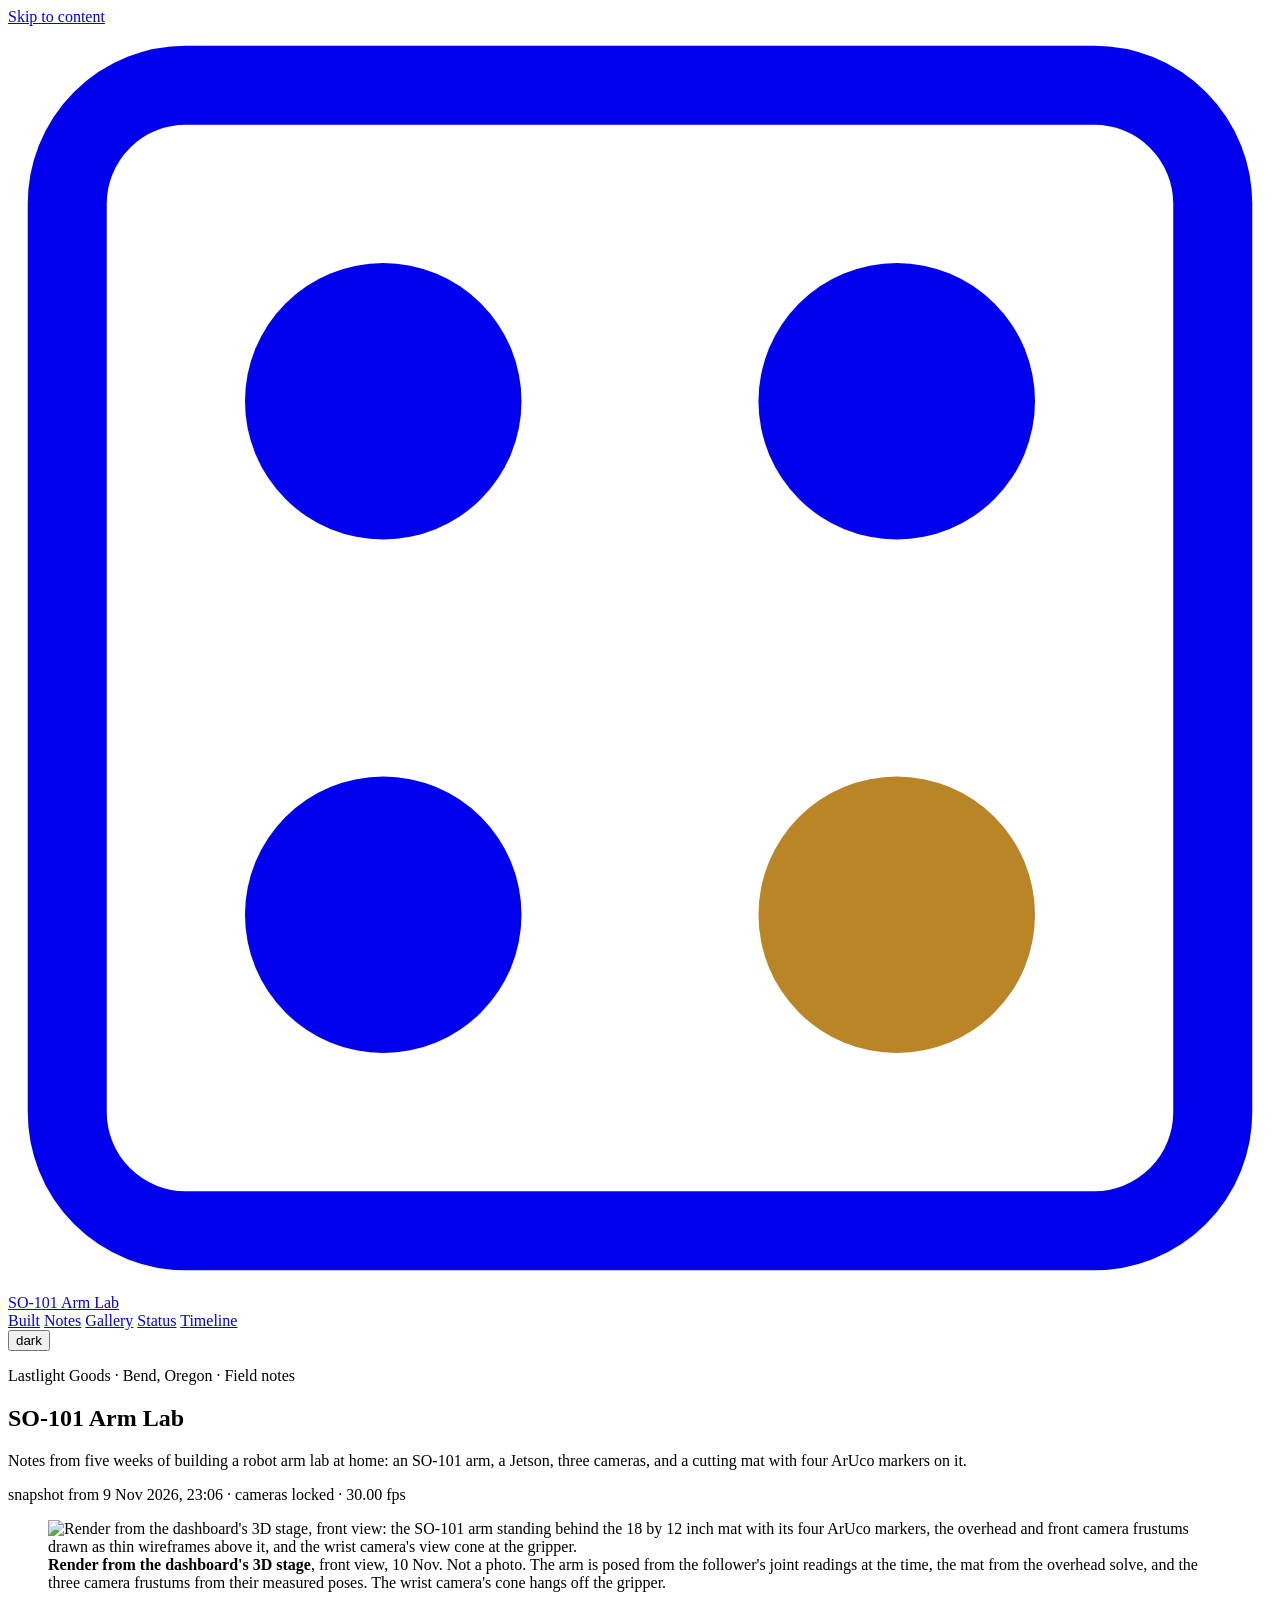
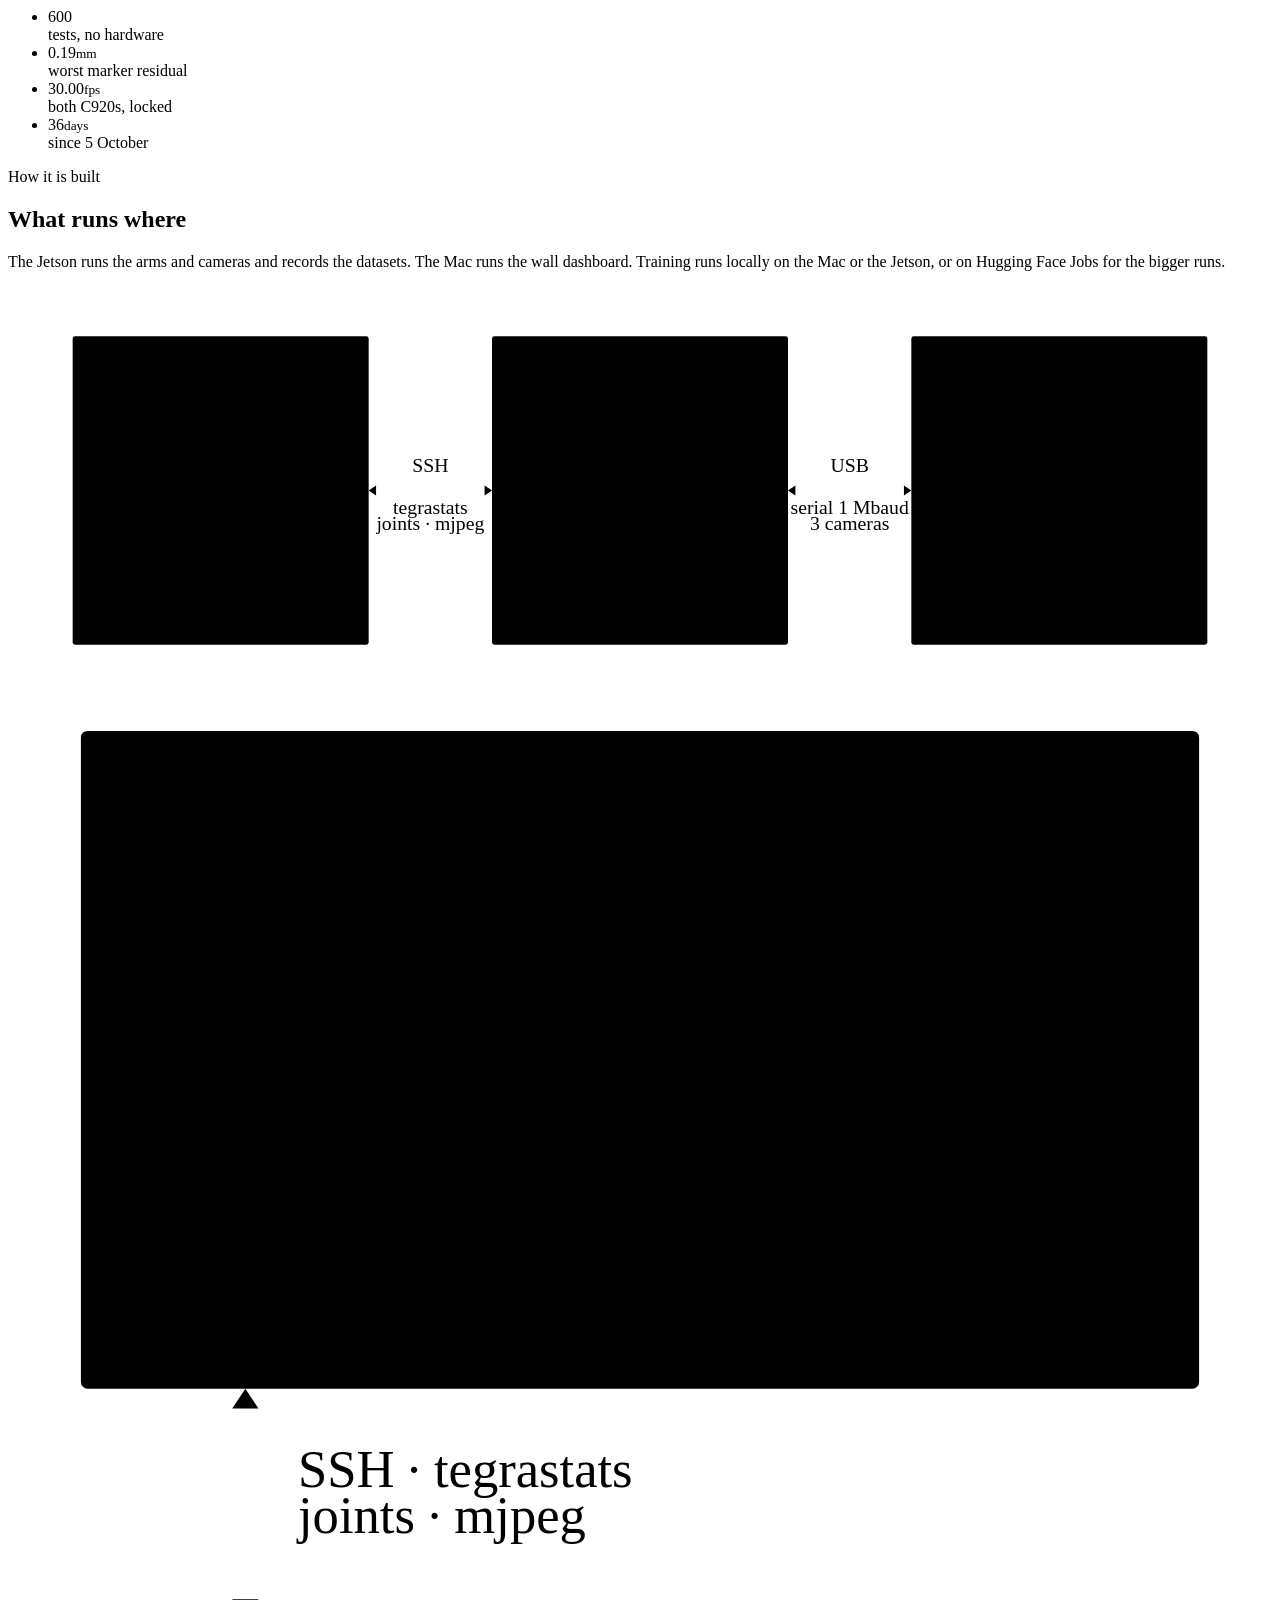
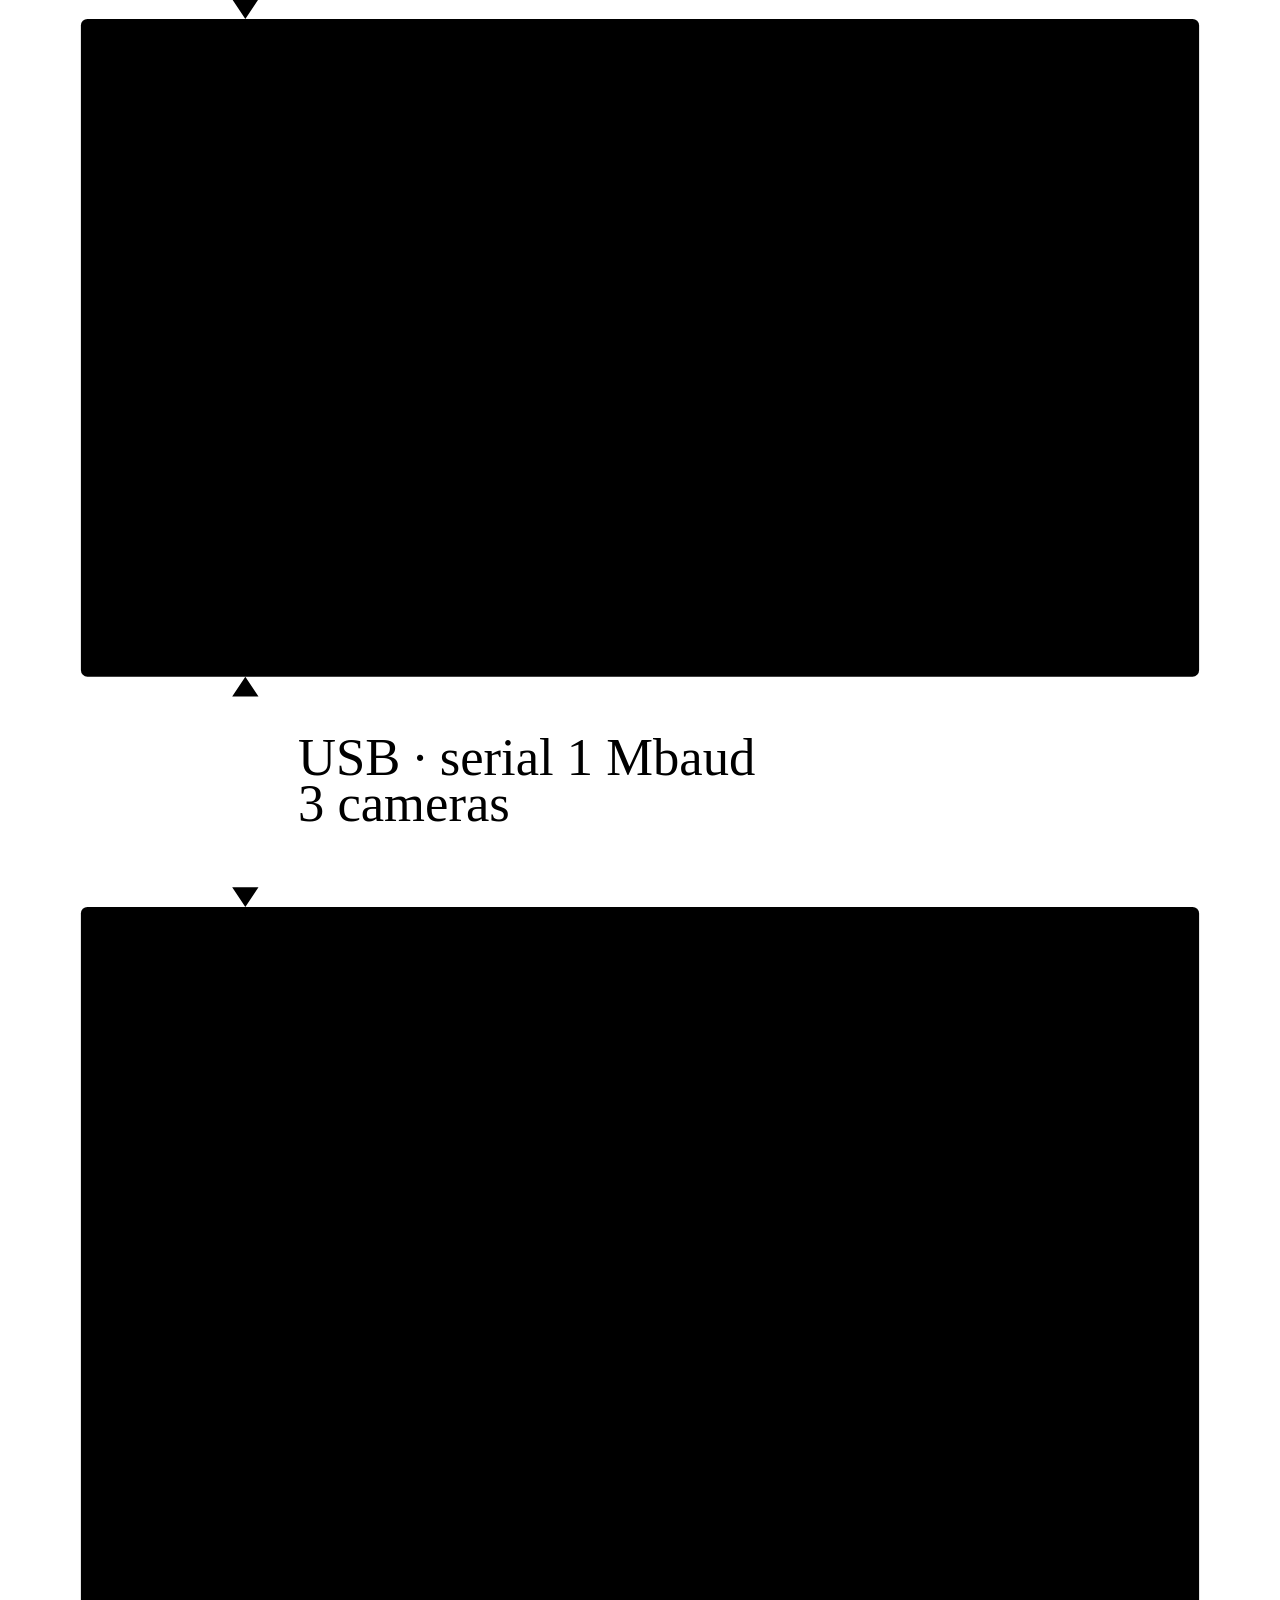
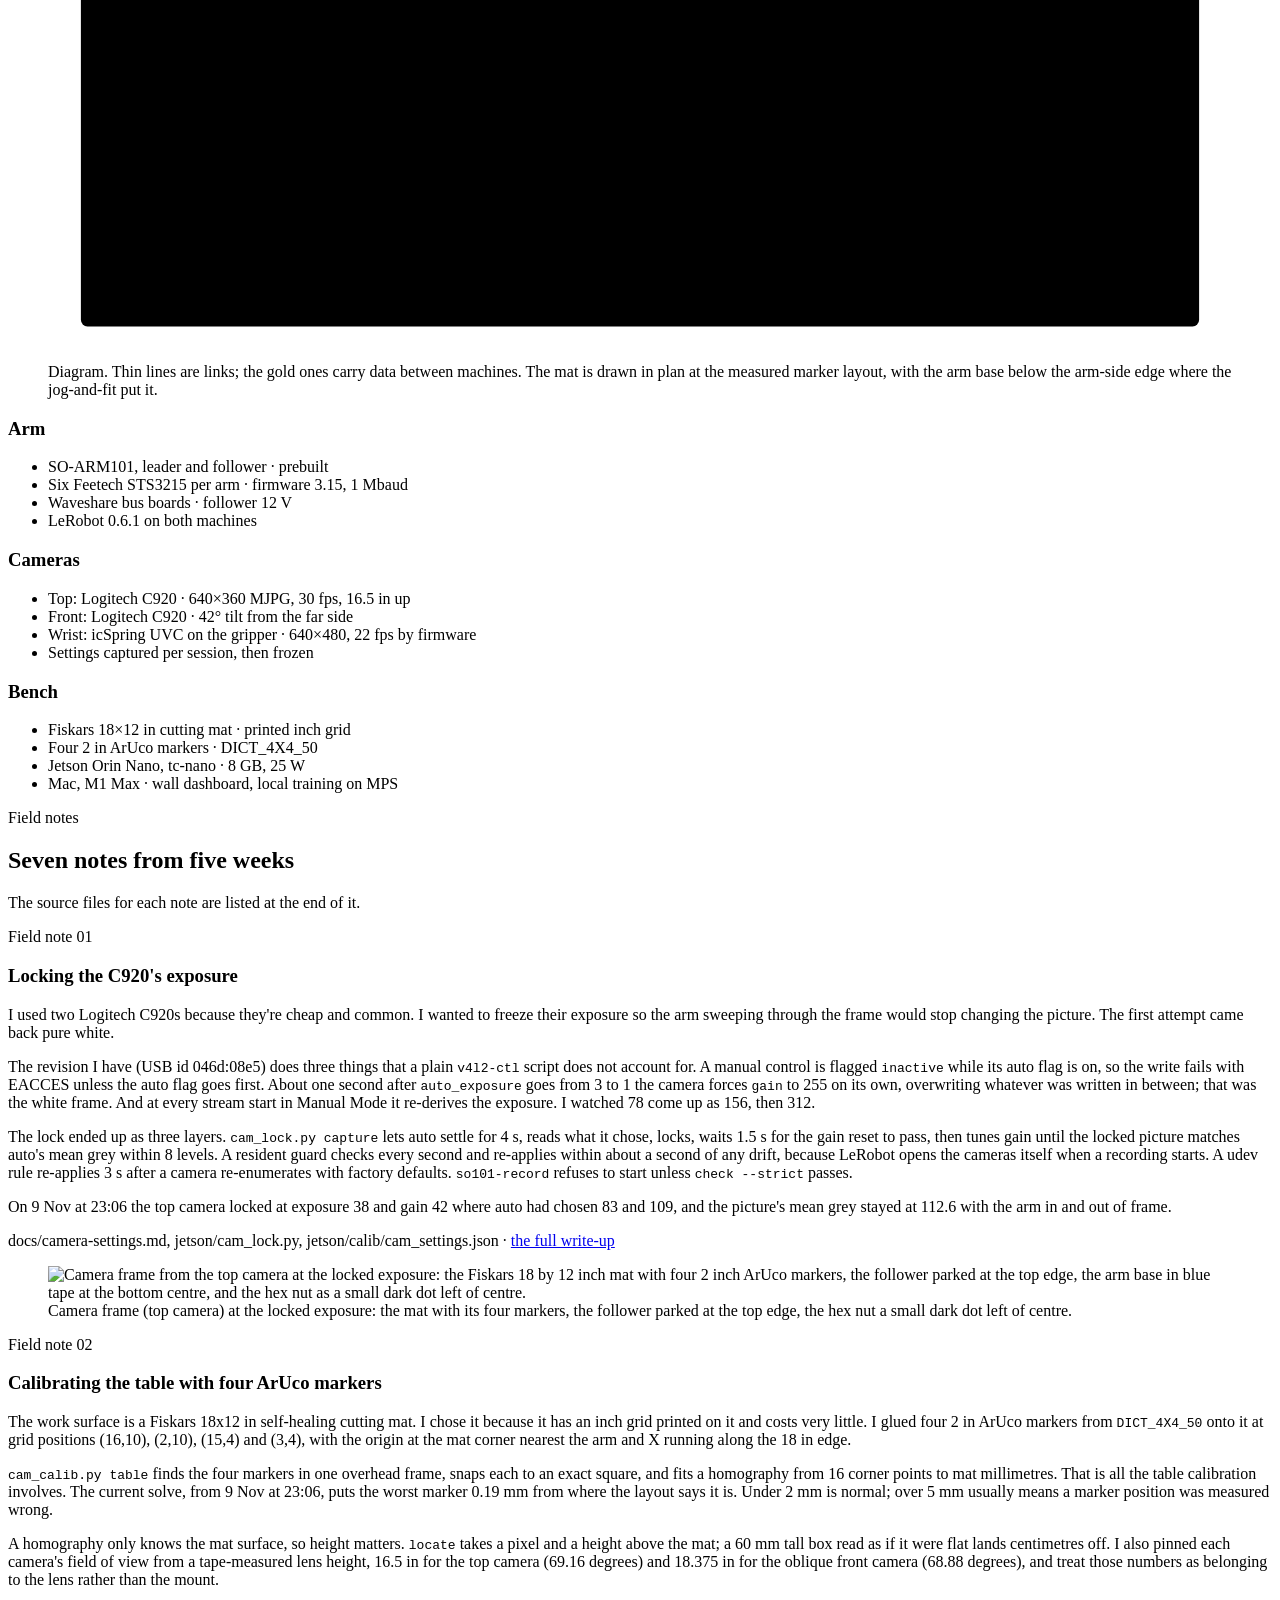
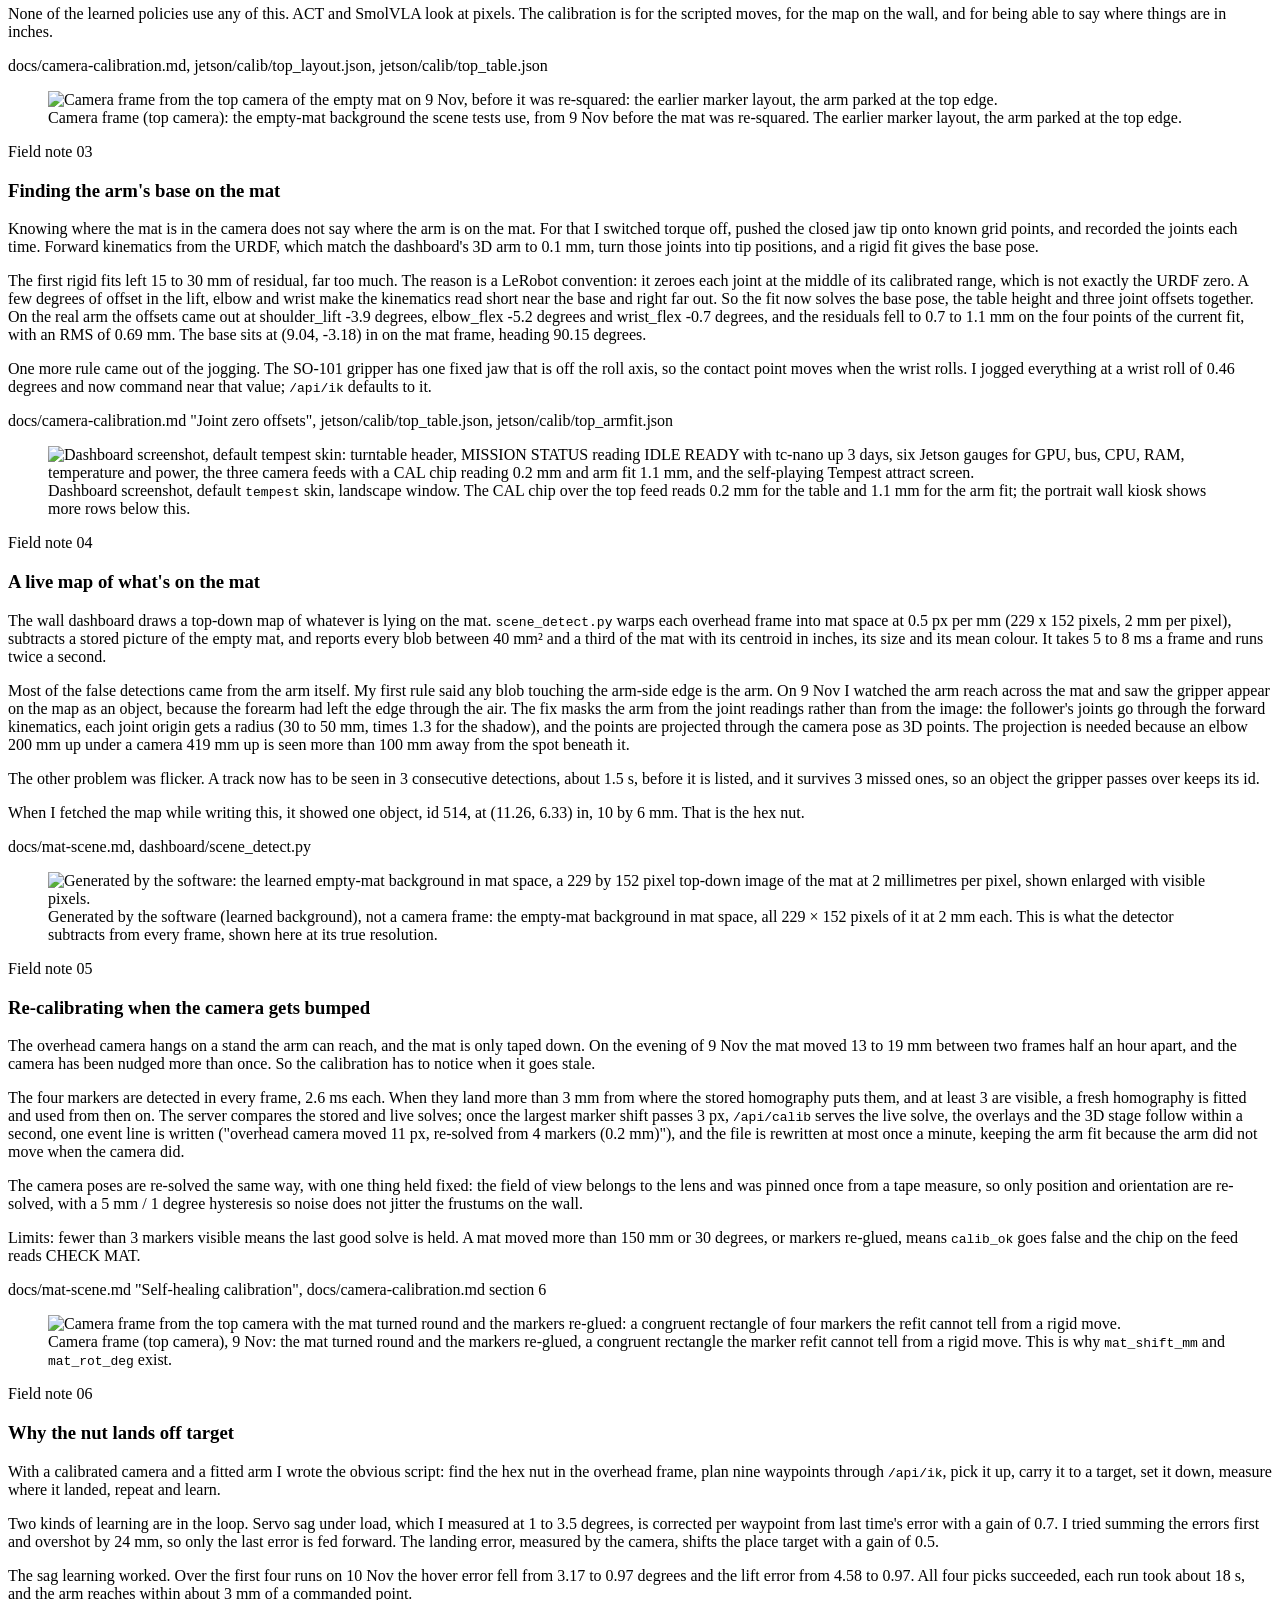
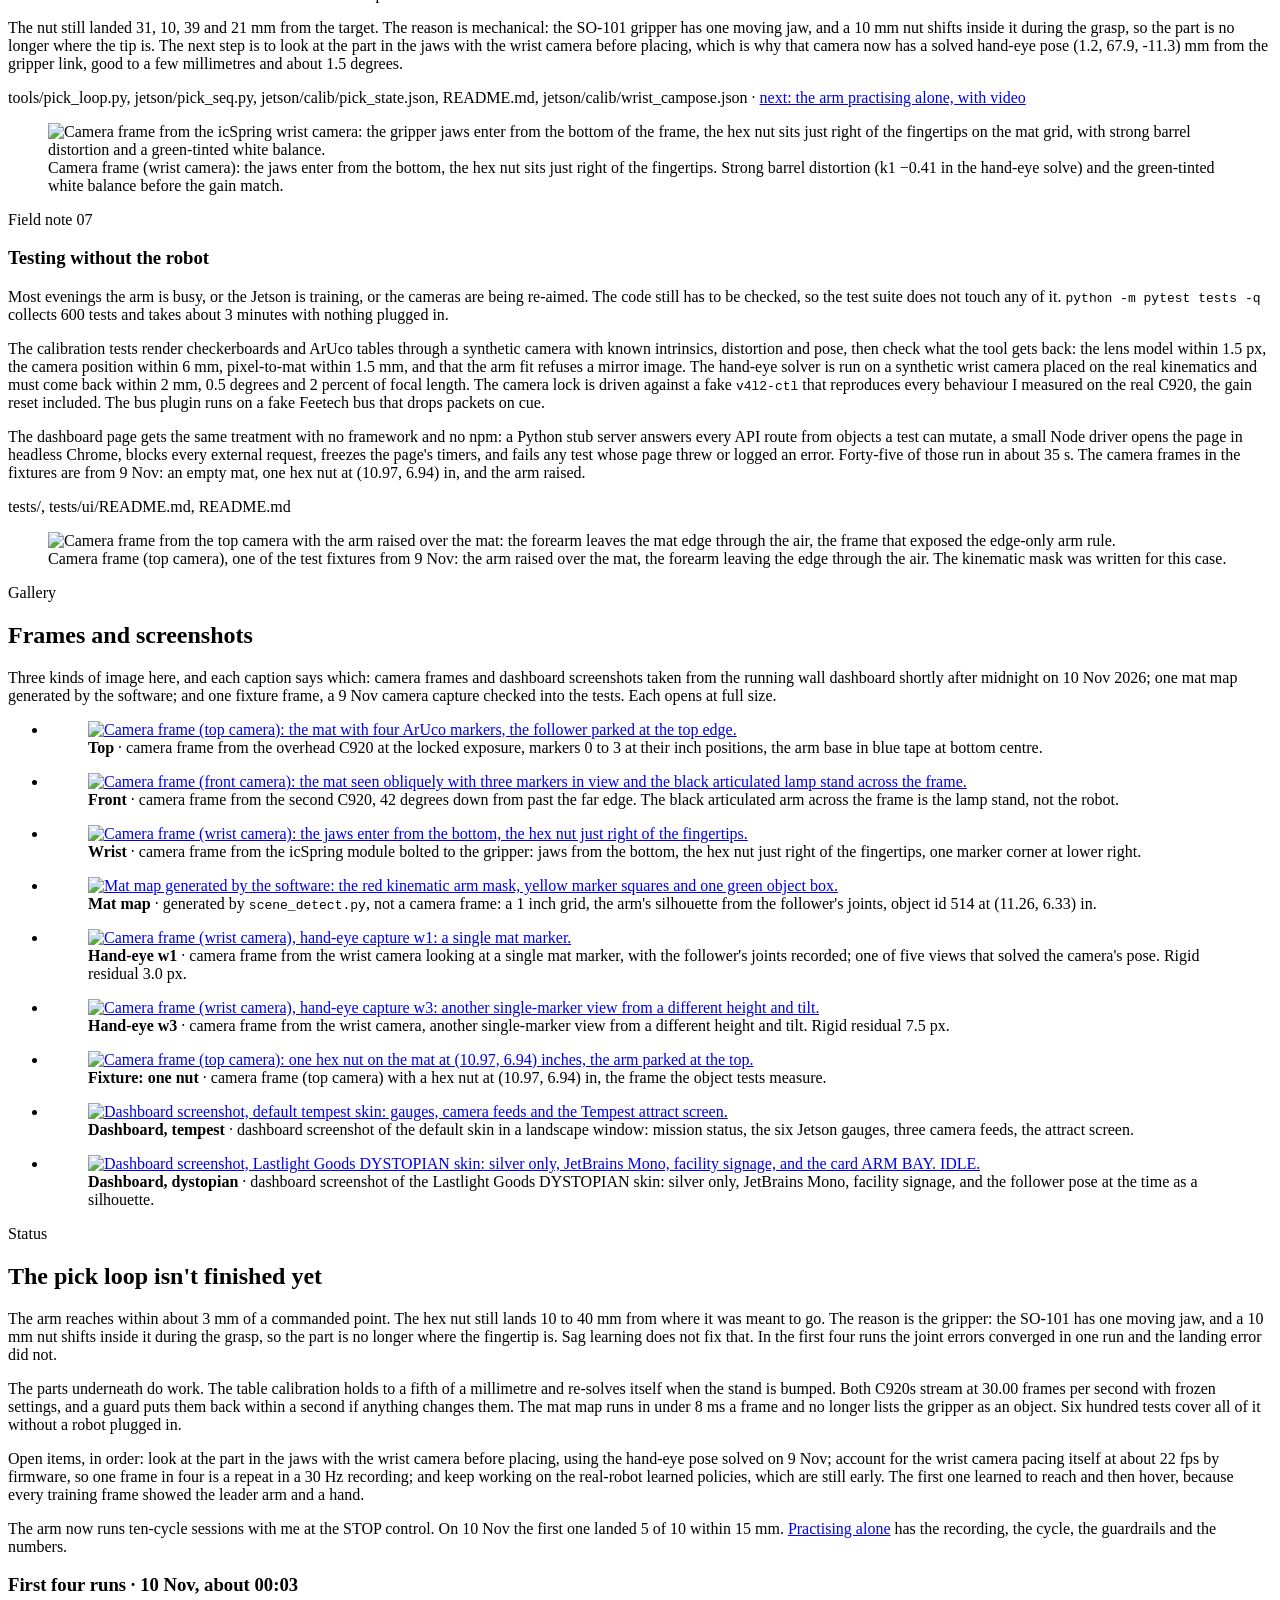
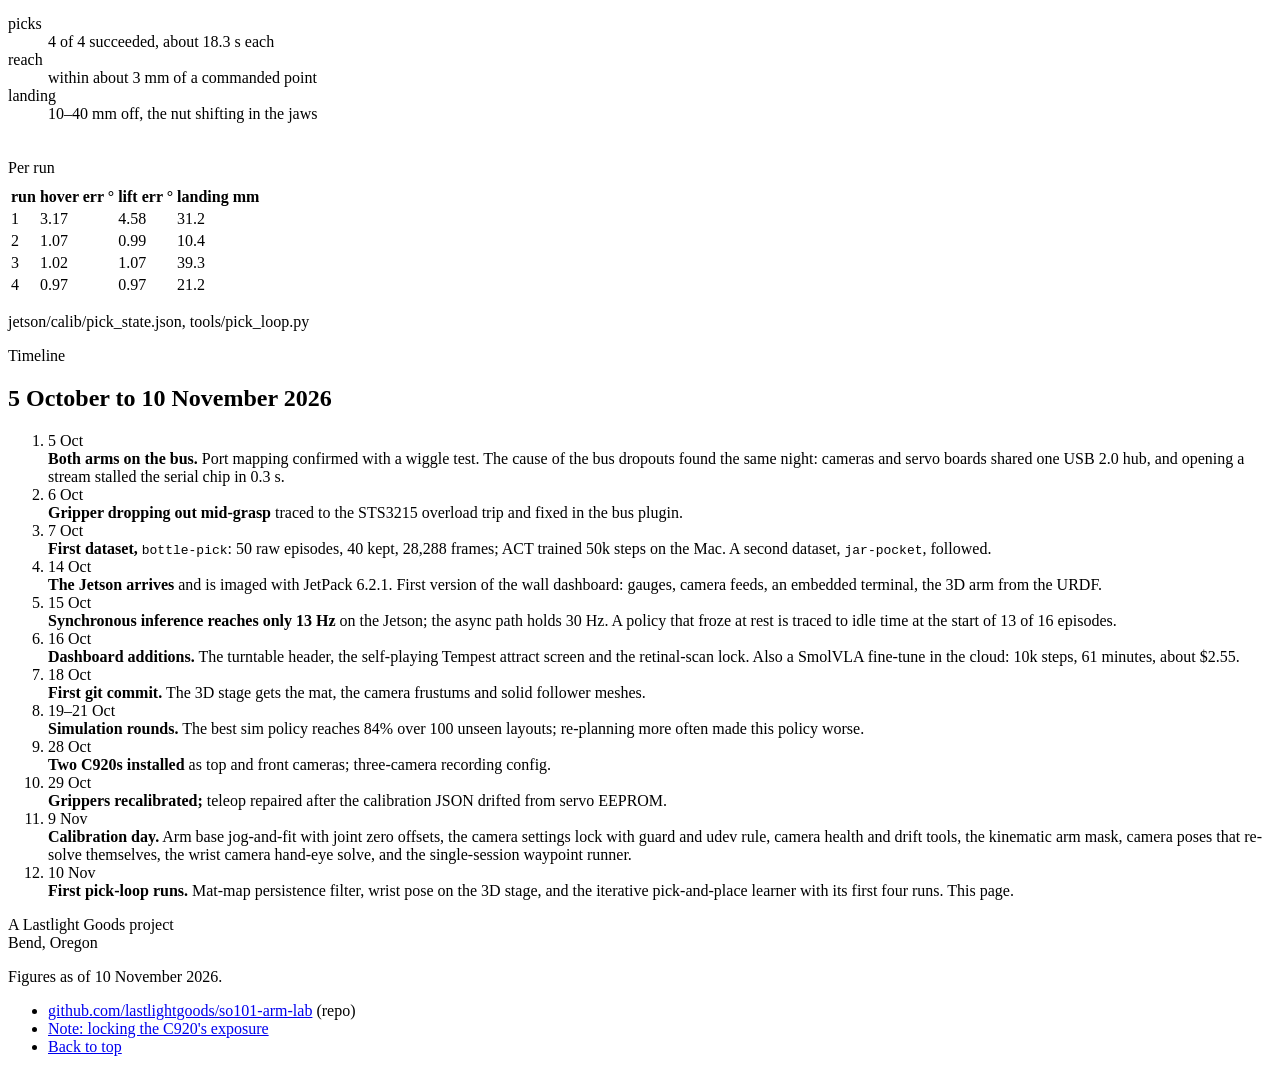
==== commit 4933aa13: "Explain the autoloop: site note, doc, README section, video Adds the "Practising alone" note page wi" ====
--- a/site/public/index.html
+++ b/site/public/index.html
@@ -363,7 +363,7 @@
             <p>Two kinds of learning are in the loop. Servo sag under load, which I measured at 1 to 3.5 degrees, is corrected per waypoint from last time's error with a gain of 0.7. I tried summing the errors first and overshot by 24 mm, so only the last error is fed forward. The landing error, measured by the camera, shifts the place target with a gain of 0.5.</p>
             <p>The sag learning worked. Over the first four runs on 10 Nov the hover error fell from 3.17 to 0.97 degrees and the lift error from 4.58 to 0.97. All four picks succeeded, each run took about 18 s, and the arm reaches within about 3 mm of a commanded point.</p>
             <p>The nut still landed 31, 10, 39 and 21 mm from the target. The reason is mechanical: the SO-101 gripper has one moving jaw, and a 10 mm nut shifts inside it during the grasp, so the part is no longer where the tip is. The next step is to look at the part in the jaws with the wrist camera before placing, which is why that camera now has a solved hand-eye pose (1.2, 67.9, -11.3) mm from the gripper link, good to a few millimetres and about 1.5 degrees.</p>
-            <p class="src">tools/pick_loop.py, jetson/pick_seq.py, jetson/calib/pick_state.json, README.md, jetson/calib/wrist_campose.json</p>
+            <p class="src">tools/pick_loop.py, jetson/pick_seq.py, jetson/calib/pick_state.json, README.md, jetson/calib/wrist_campose.json &middot; <a href="/notes/practising-alone">next: the arm practising alone, with video</a></p>
           </div>
           <figure class="note-fig">
             <div class="frame"><img src="/img/wrist.jpg" width="640" height="480" loading="lazy" alt="Camera frame from the icSpring wrist camera: the gripper jaws enter from the bottom of the frame, the hex nut sits just right of the fingertips on the mat grid, with strong barrel distortion and a green-tinted white balance."></div>
@@ -451,6 +451,7 @@
           <p>The arm reaches within about 3 mm of a commanded point. The hex nut still lands 10 to 40 mm from where it was meant to go. The reason is the gripper: the SO-101 has one moving jaw, and a 10 mm nut shifts inside it during the grasp, so the part is no longer where the fingertip is. Sag learning does not fix that. In the first four runs the joint errors converged in one run and the landing error did not.</p>
           <p>The parts underneath do work. The table calibration holds to a fifth of a millimetre and re-solves itself when the stand is bumped. Both C920s stream at 30.00 frames per second with frozen settings, and a guard puts them back within a second if anything changes them. The mat map runs in under 8 ms a frame and no longer lists the gripper as an object. Six hundred tests cover all of it without a robot plugged in.</p>
           <p>Open items, in order: look at the part in the jaws with the wrist camera before placing, using the hand-eye pose solved on 9 Nov; account for the wrist camera pacing itself at about 22 fps by firmware, so one frame in four is a repeat in a 30 Hz recording; and keep working on the real-robot learned policies, which are still early. The first one learned to reach and then hover, because every training frame showed the leader arm and a hand.</p>
+          <p>The arm now runs ten-cycle sessions with me at the STOP control. On 10 Nov the first one landed 5 of 10 within 15 mm. <a href="/notes/practising-alone">Practising alone</a> has the recording, the cycle, the guardrails and the numbers.</p>
         </div>
         <aside class="panel" aria-labelledby="h-runs">
           <h3 id="h-runs">First four runs &middot; 10 Nov, about 00:03</h3>
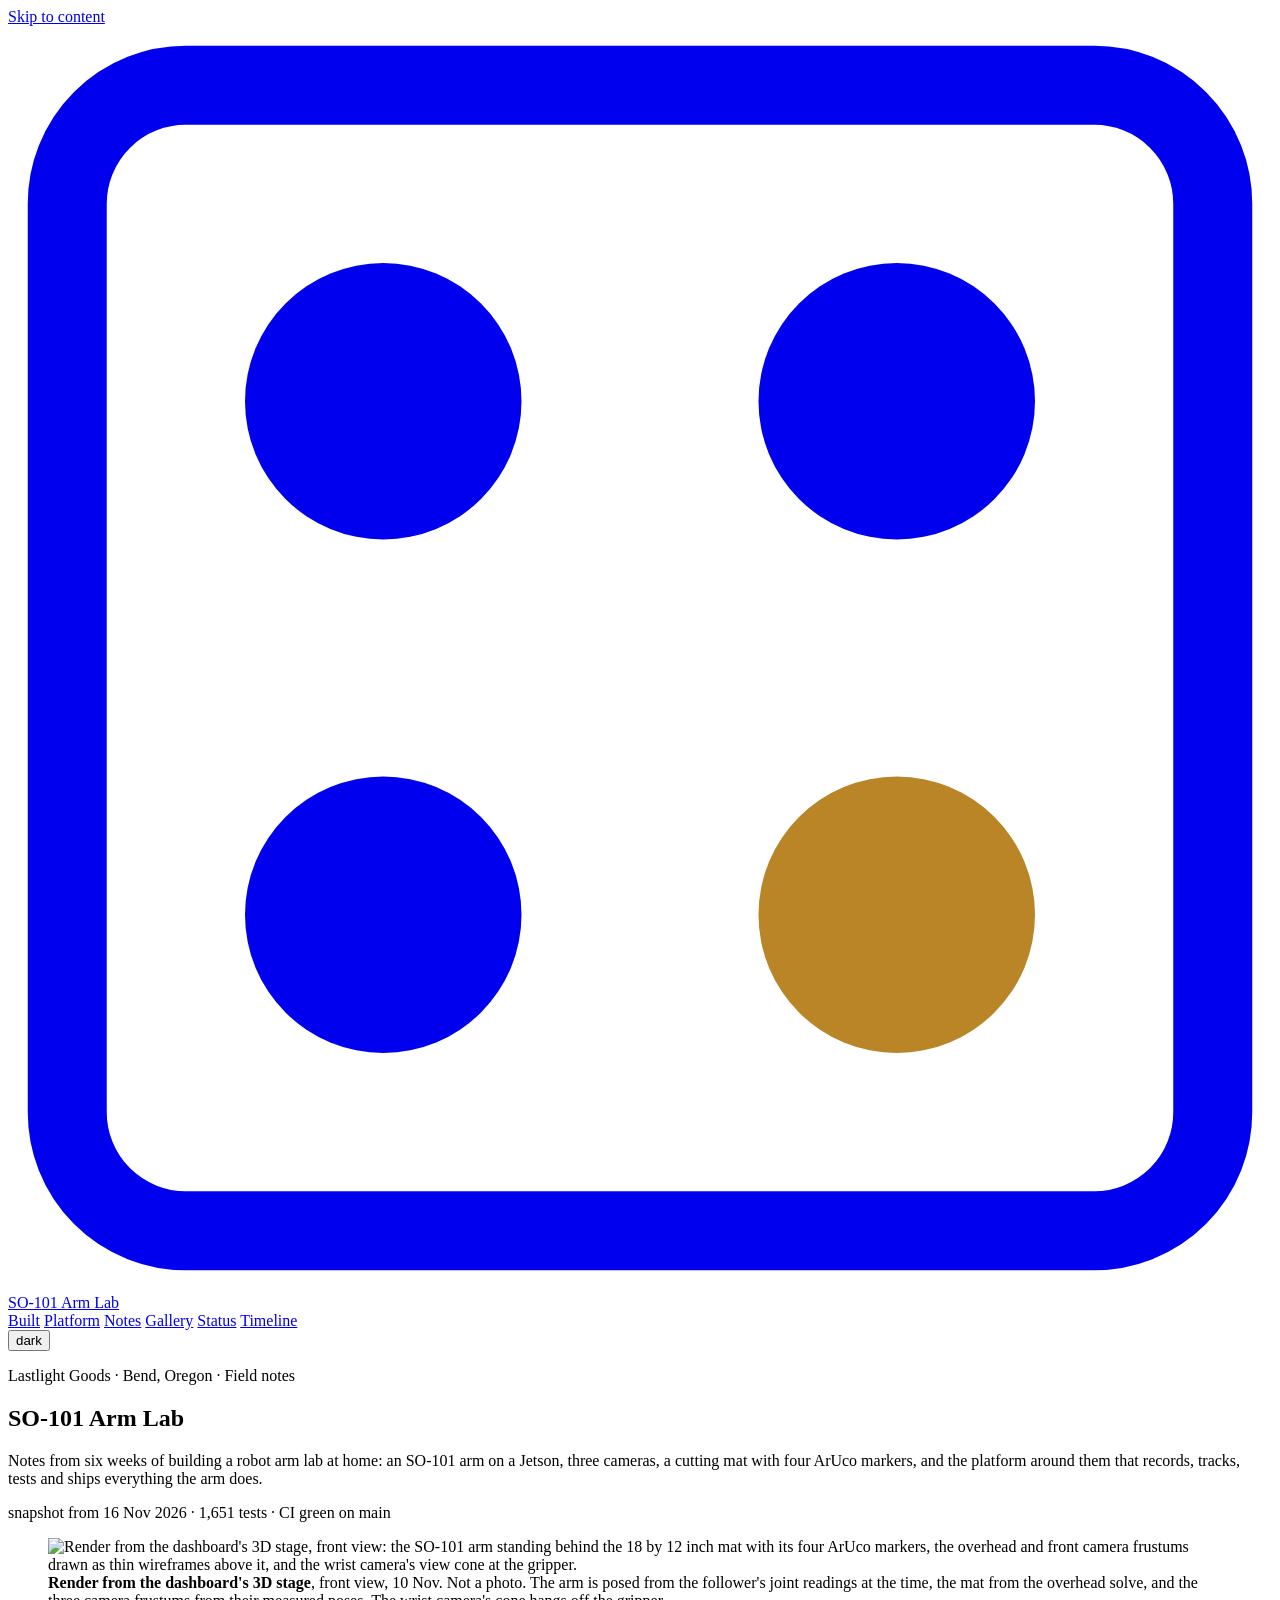
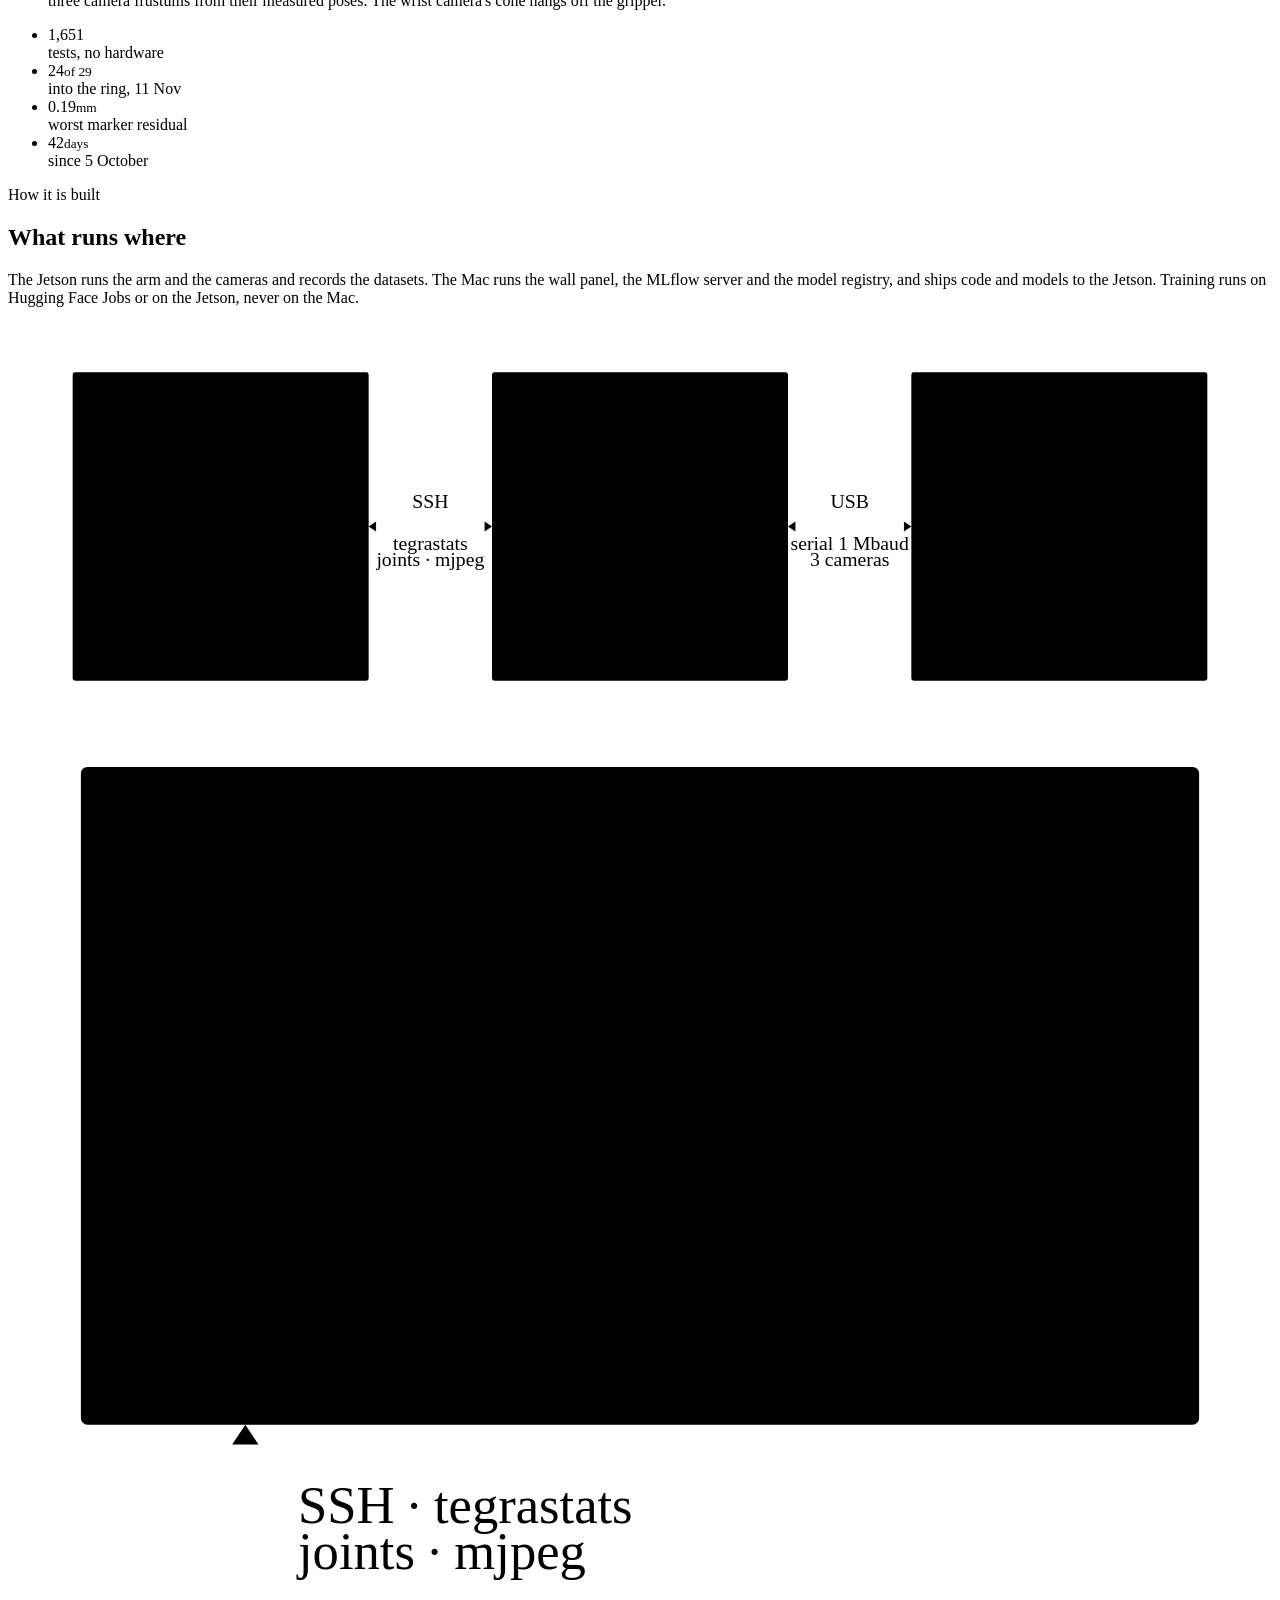
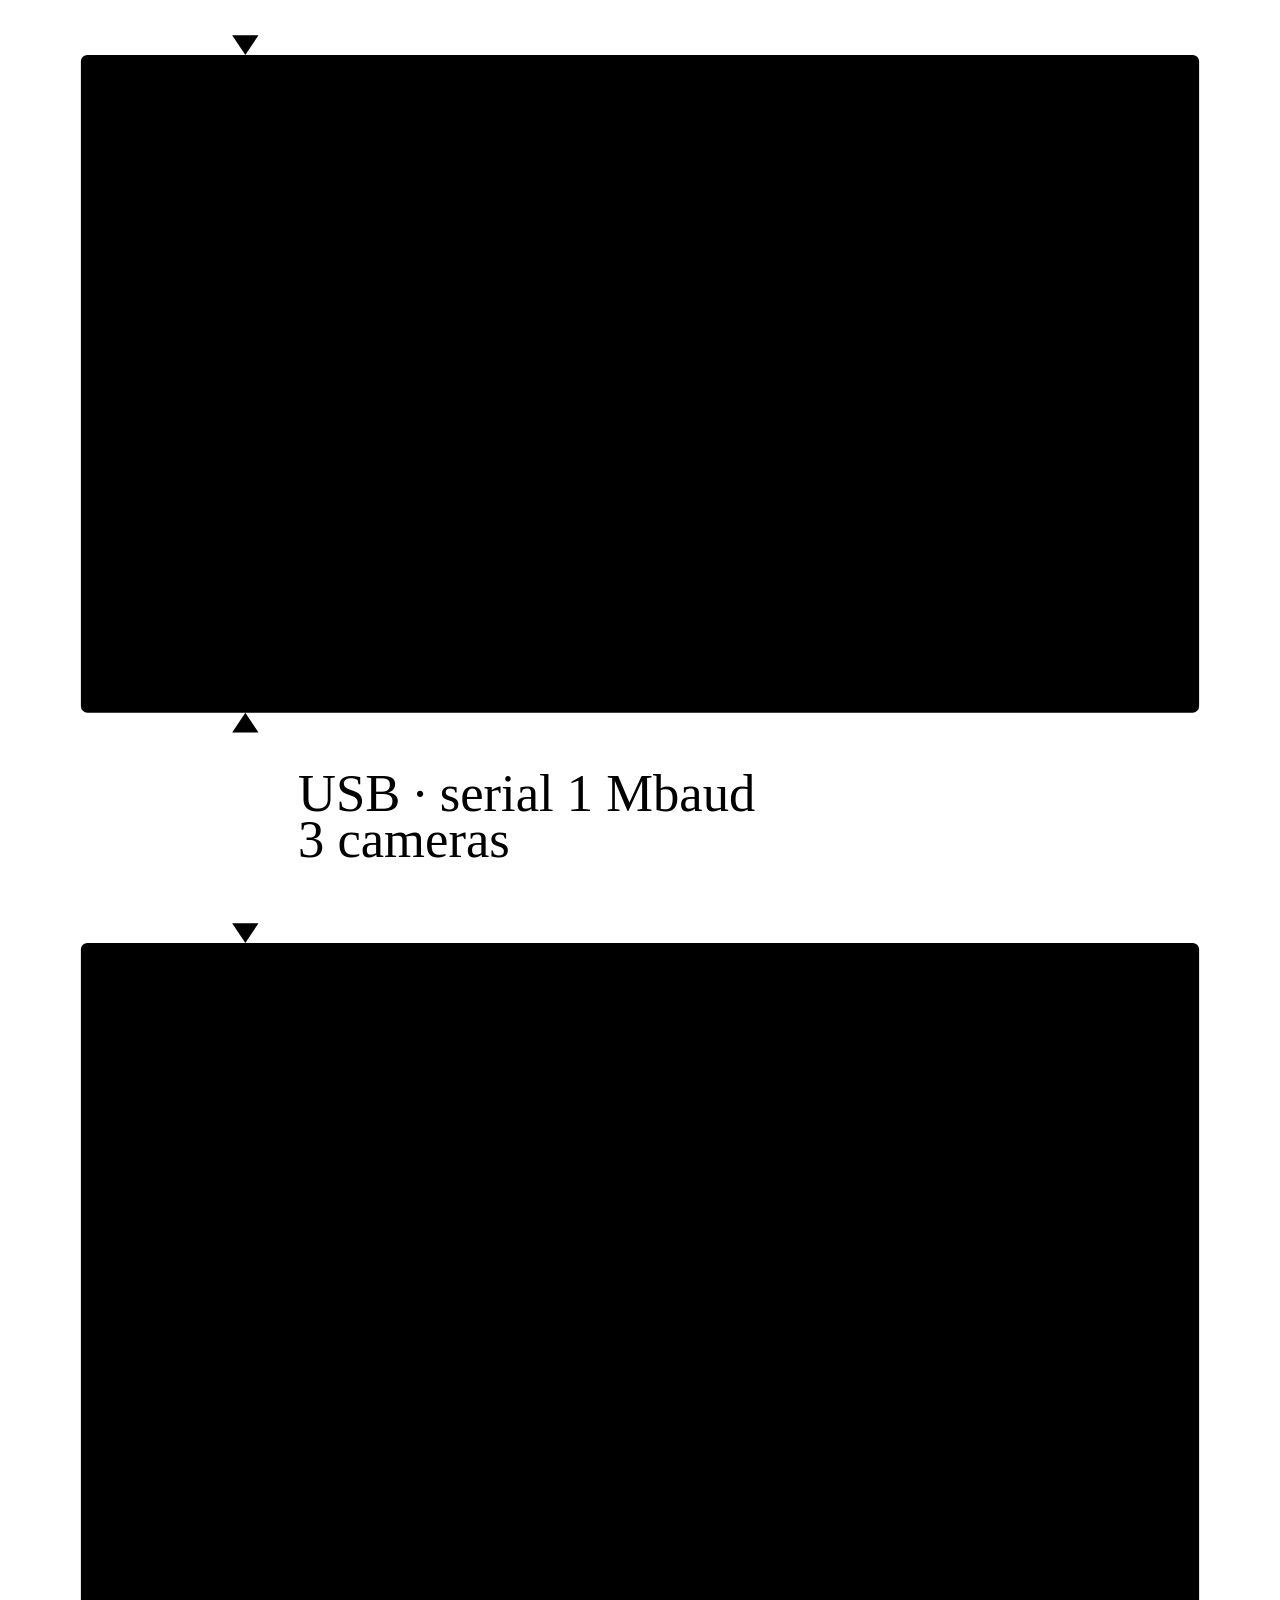
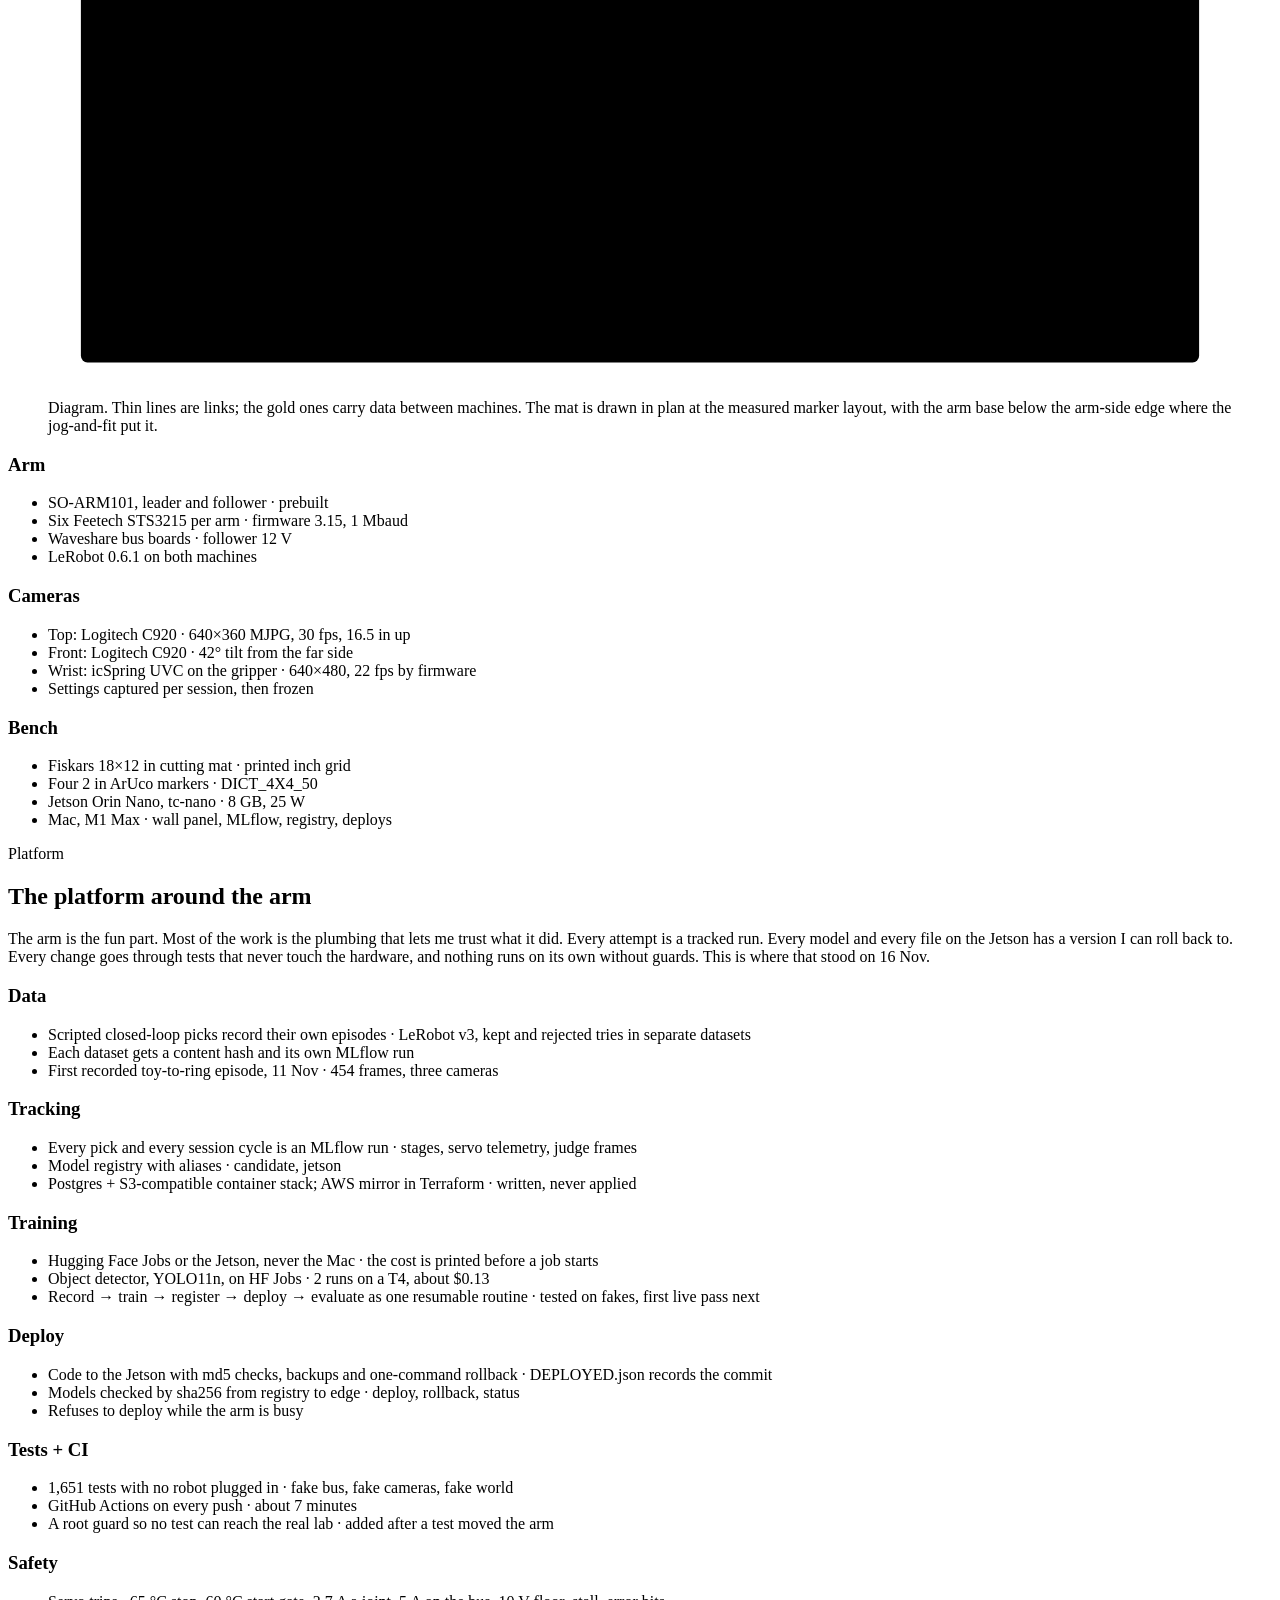
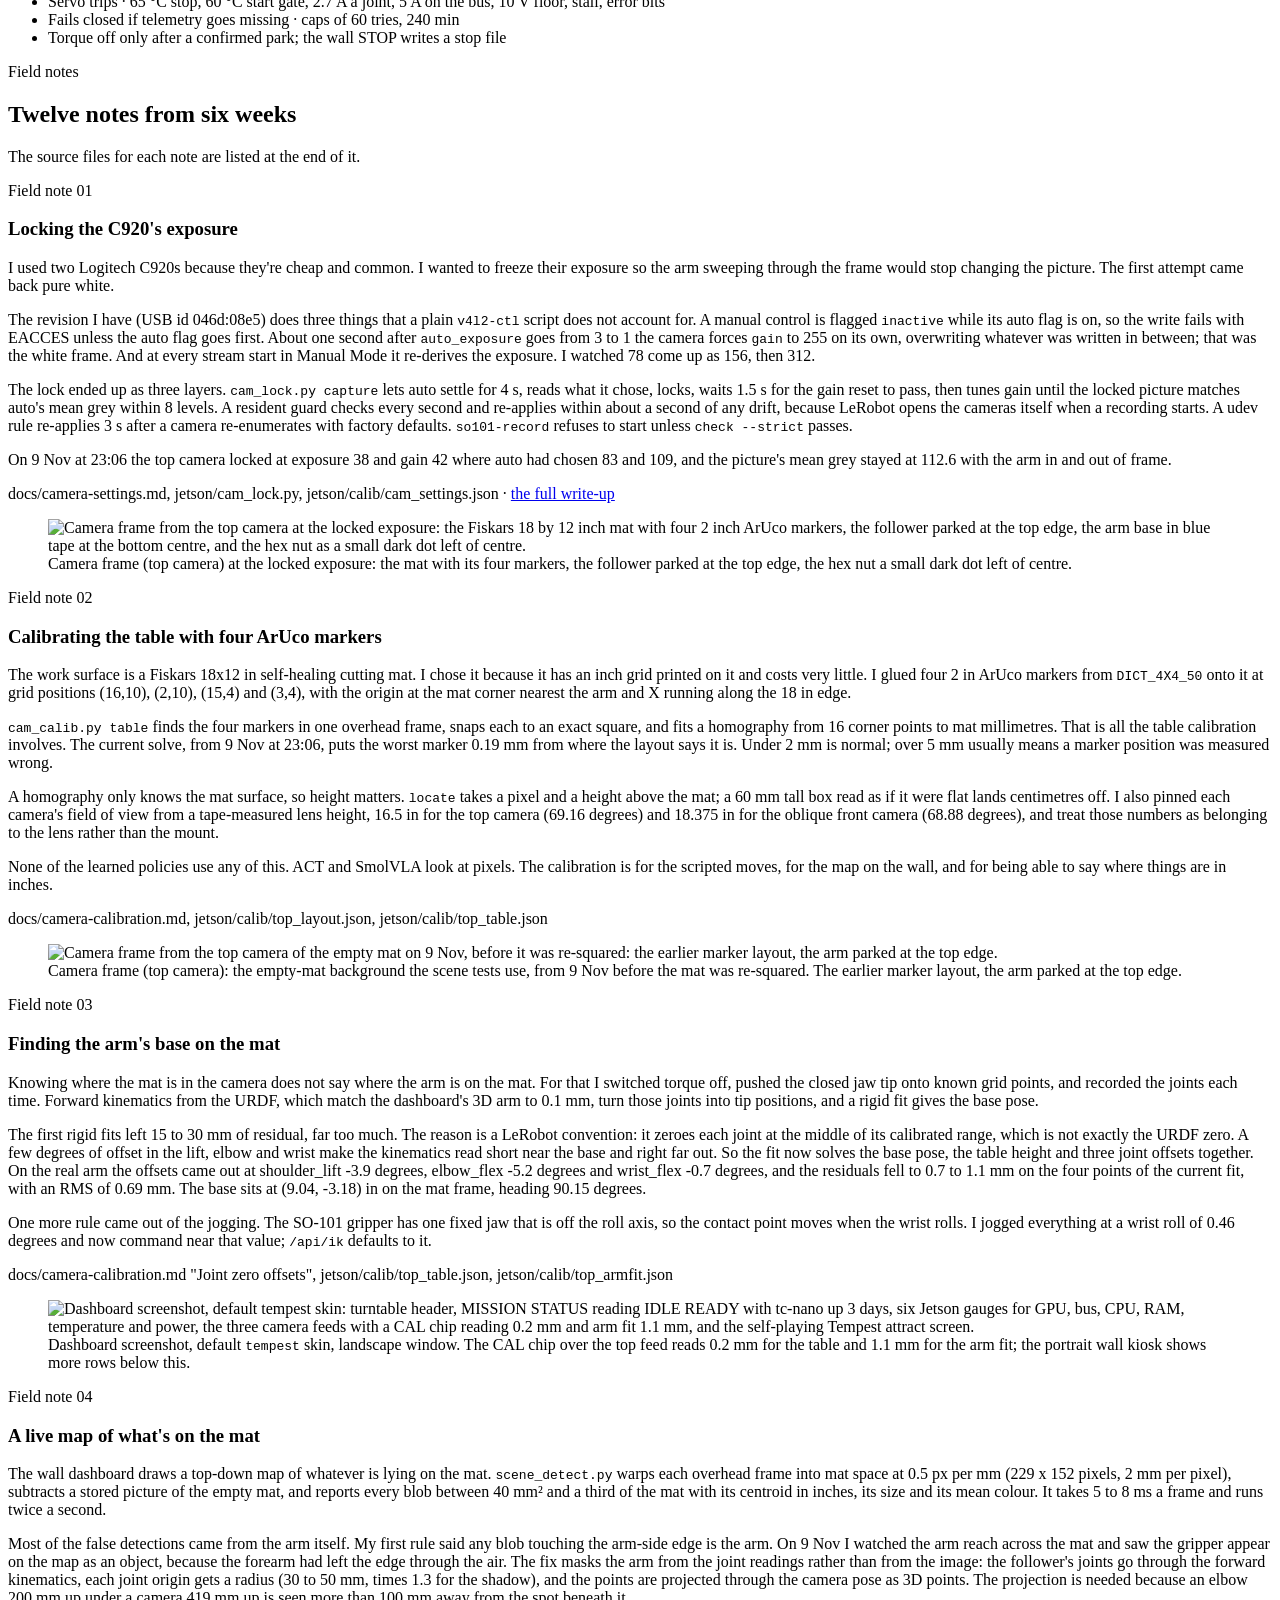
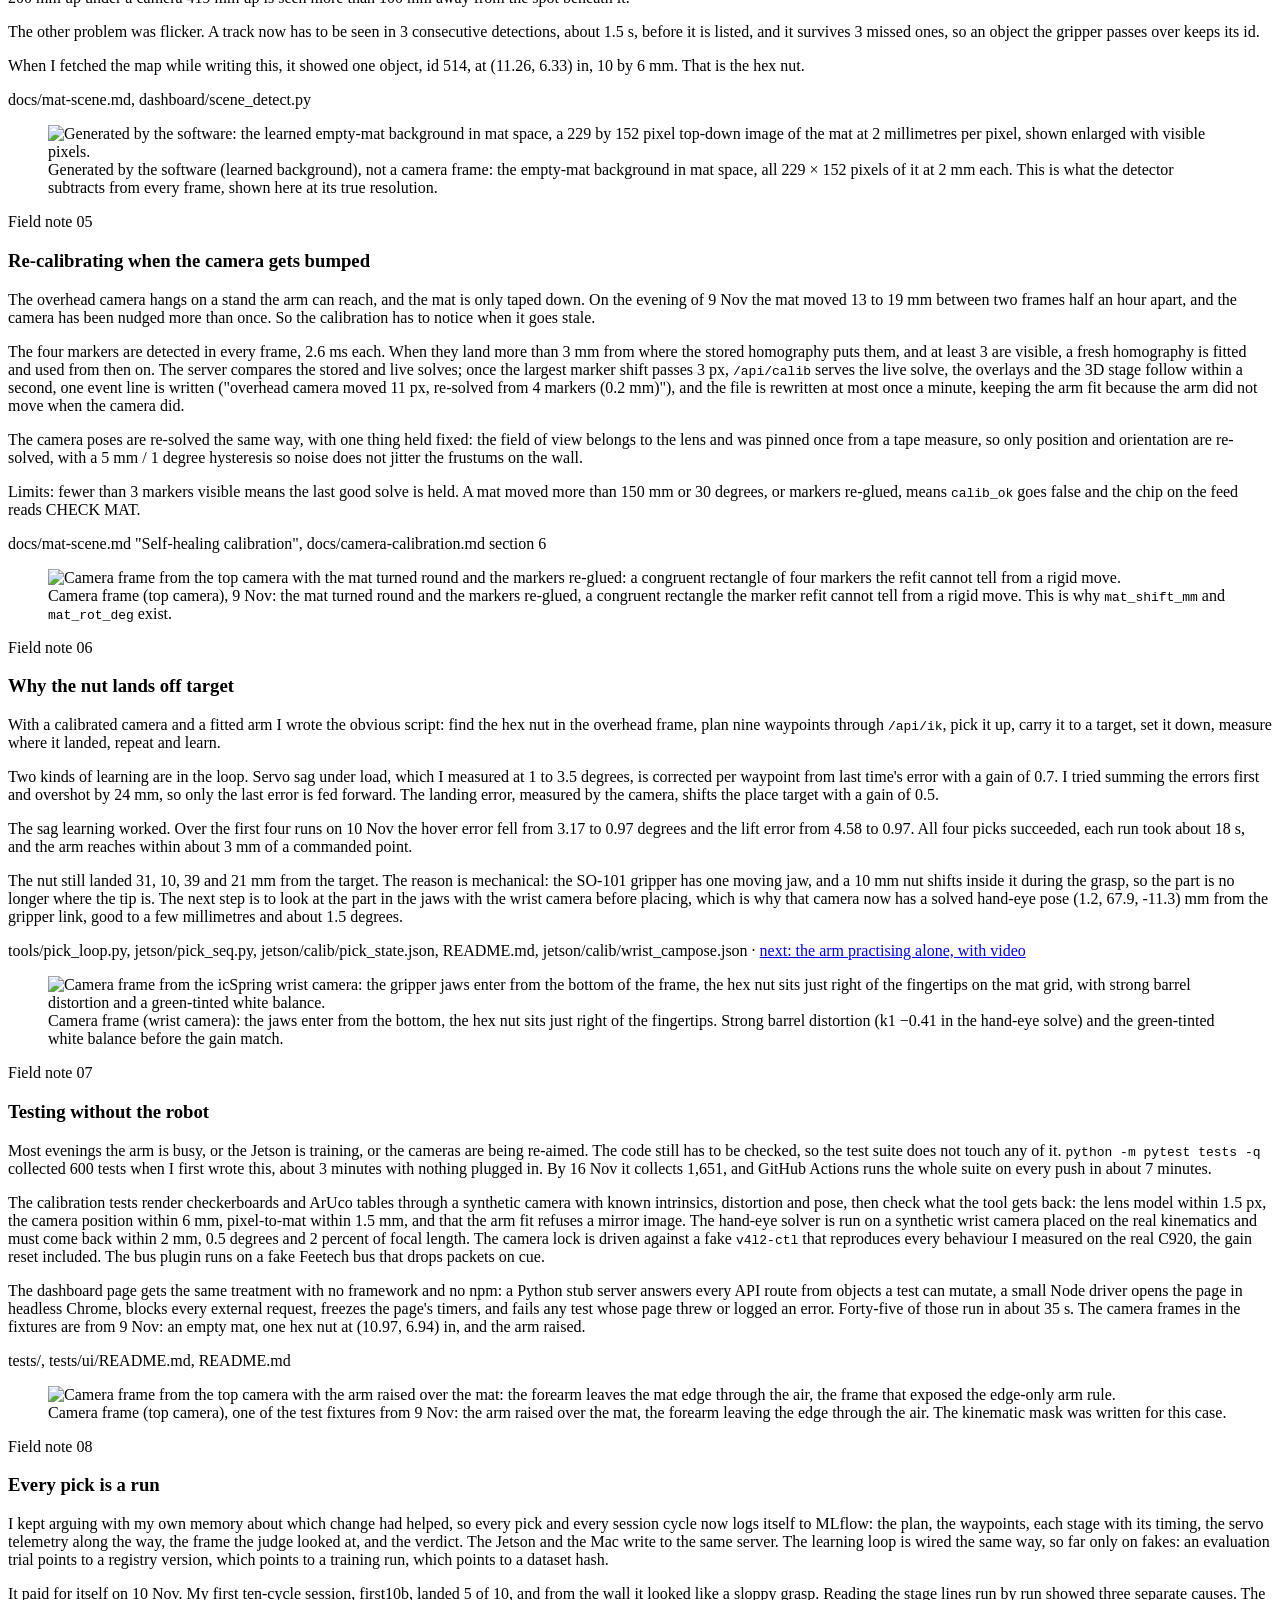
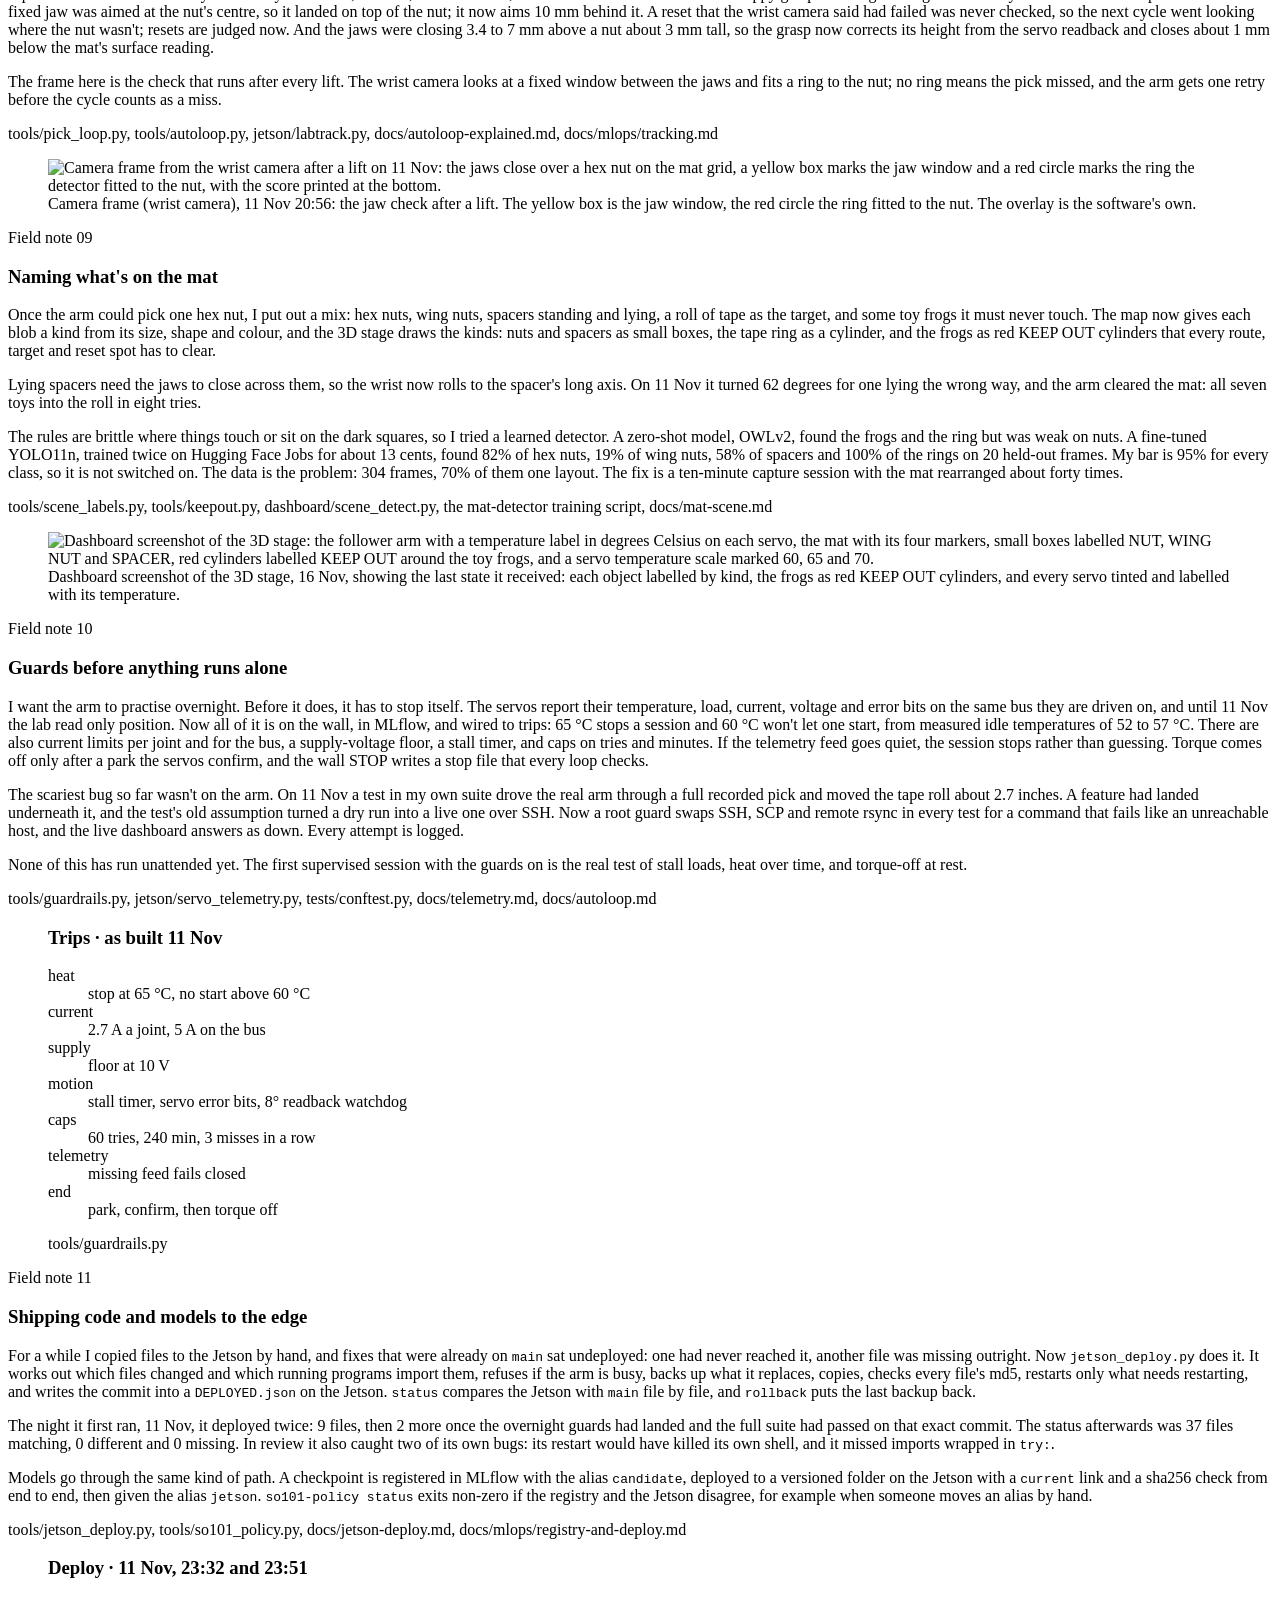
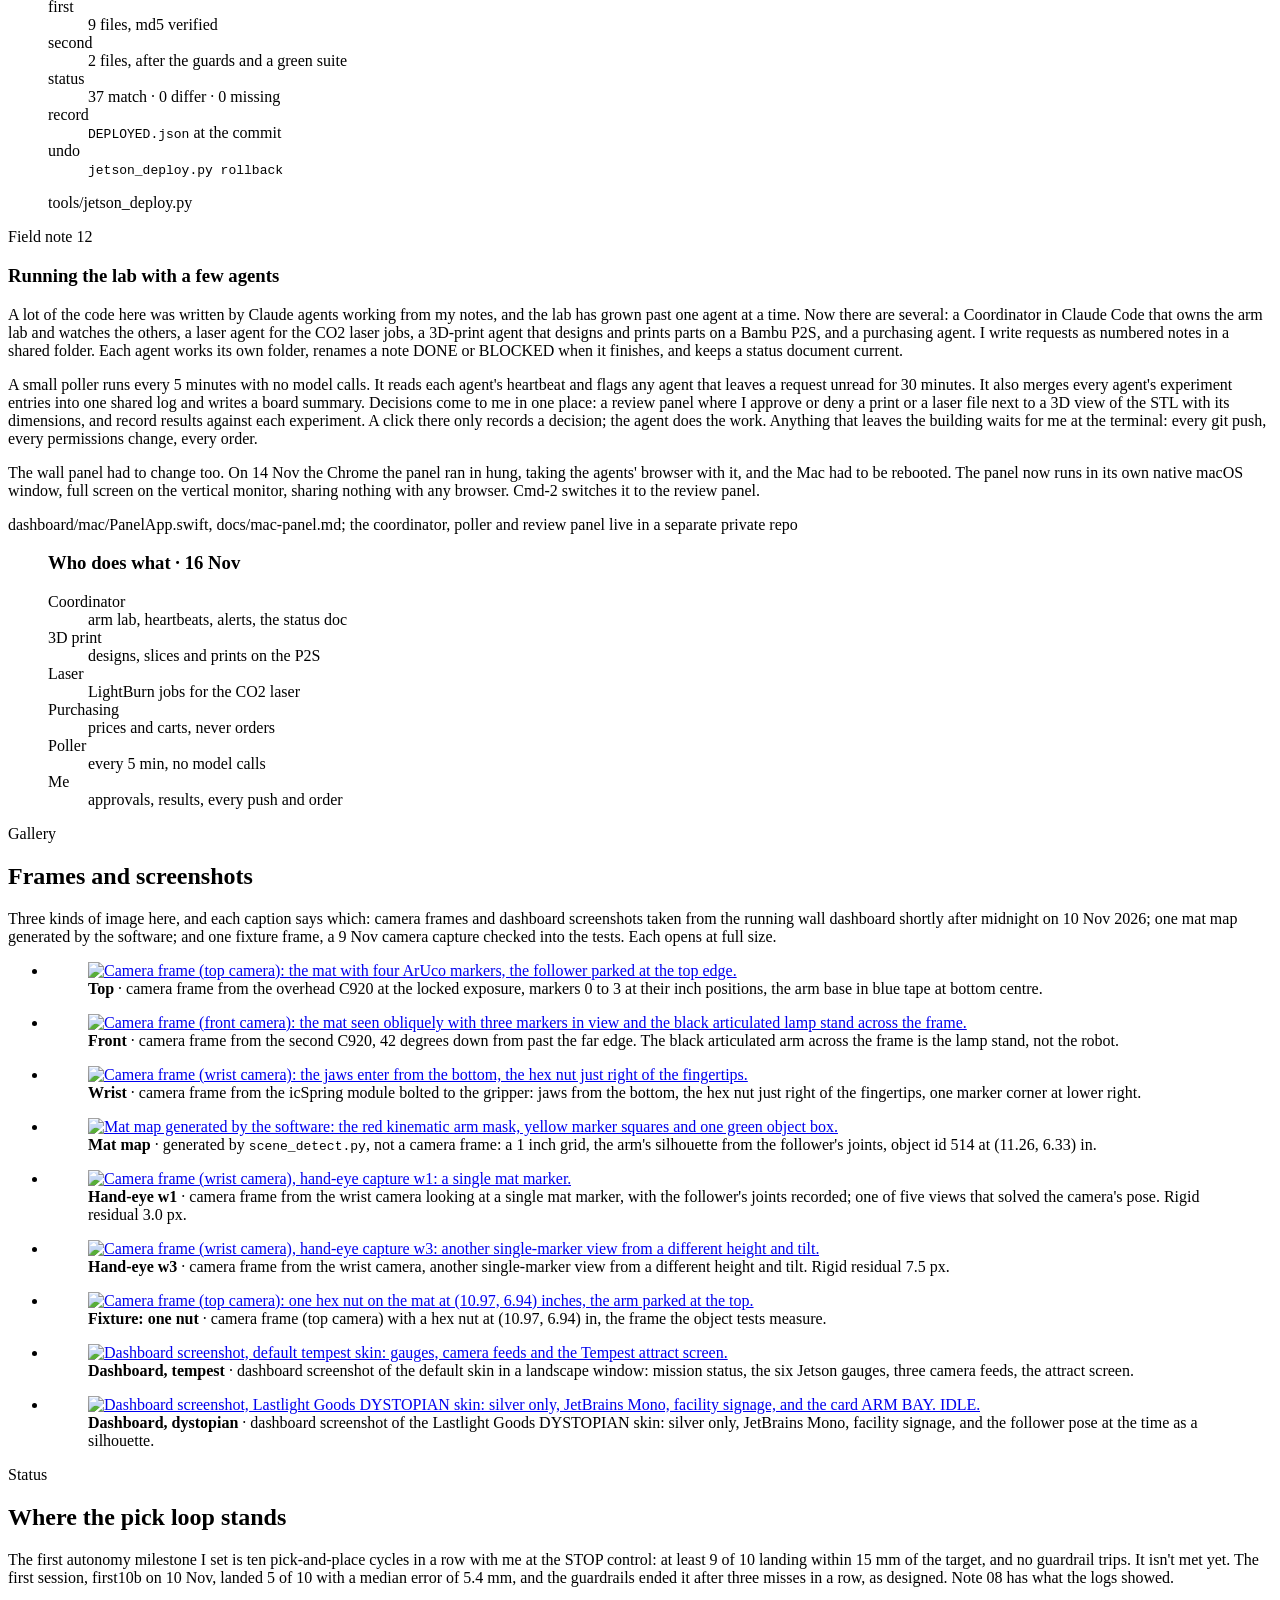
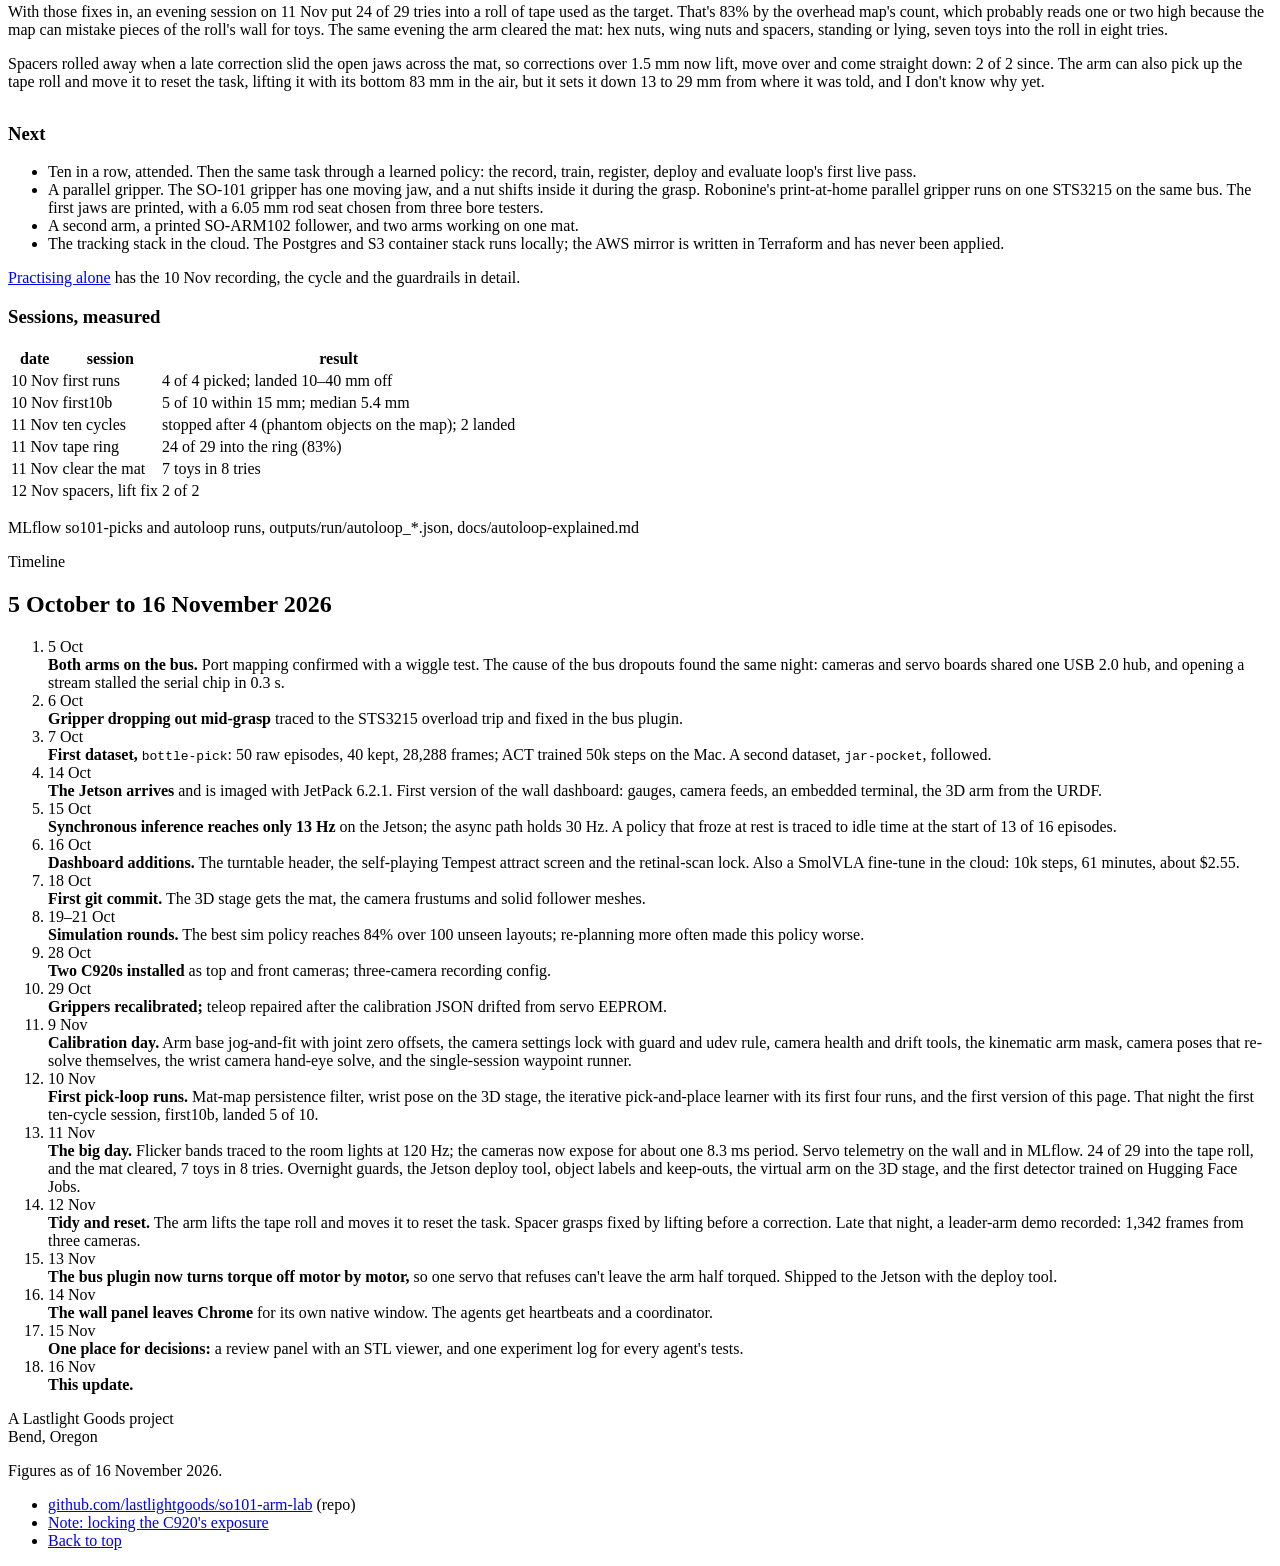
==== commit ce3d4a99: "Site: update through 16 Nov for the platform story (REQ 014) - New Platform section: data, tracking," ====
--- a/site/public/index.html
+++ b/site/public/index.html
@@ -4,12 +4,12 @@
 <meta charset="utf-8">
 <meta name="viewport" content="width=device-width, initial-scale=1">
 <title>SO-101 Arm Lab</title>
-<meta name="description" content="Notes from five weeks of building a robot arm lab at home: an SO-101 arm, a Jetson, three cameras at a locked exposure, a cutting mat with four ArUco markers, a calibration that re-solves itself when bumped, a map of the mat, and a pick loop that is not finished yet.">
+<meta name="description" content="Notes from six weeks of building a robot arm lab at home: an SO-101 arm on a Jetson, three cameras, a cutting mat with four ArUco markers, and the platform around it: every pick an MLflow run, a model registry, checked deploys to the edge, 1,651 tests that never touch the robot, and a few agents that share the work.">
 <link rel="canonical" href="https://so101-arm-lab.c-thomas-clark-pdx.workers.dev/">
 <meta property="og:type" content="website">
 <meta property="og:site_name" content="SO-101 Arm Lab">
 <meta property="og:title" content="SO-101 Arm Lab">
-<meta property="og:description" content="Notes from five weeks of building a robot arm lab at home: an SO-101 arm, a Jetson, three cameras, and a cutting mat with four ArUco markers on it.">
+<meta property="og:description" content="Six weeks of building a robot arm lab at home: an SO-101 arm on a Jetson, three cameras, a mat with four ArUco markers, and the tracking, deploy and test platform around it.">
 <meta property="og:url" content="https://so101-arm-lab.c-thomas-clark-pdx.workers.dev/">
 <meta property="og:image" content="https://so101-arm-lab.c-thomas-clark-pdx.workers.dev/img/hero_stage.jpg">
 <meta property="og:image:width" content="1200">
@@ -39,6 +39,7 @@
     </a>
     <nav aria-label="Sections">
       <a href="#built">Built</a>
+      <a href="#platform">Platform</a>
       <a href="#notes">Notes</a>
       <a href="#gallery">Gallery</a>
       <a href="#status">Status</a>
@@ -57,8 +58,8 @@
       <div class="hero-top">
         <div>
           <h1 id="h-hero">SO-101 Arm Lab</h1>
-          <p class="lede">Notes from five weeks of building a robot arm lab at home: an SO-101 arm, a Jetson, three cameras, and a cutting mat with four ArUco markers on it.</p>
-          <p class="status"><span class="dot" aria-hidden="true"></span><span>snapshot from 9 Nov 2026, 23:06 &middot; cameras locked &middot; 30.00 fps</span></p>
+          <p class="lede">Notes from six weeks of building a robot arm lab at home: an SO-101 arm on a Jetson, three cameras, a cutting mat with four ArUco markers, and the platform around them that records, tracks, tests and ships everything the arm does.</p>
+          <p class="status"><span class="dot" aria-hidden="true"></span><span>snapshot from 16 Nov 2026 &middot; 1,651 tests &middot; CI green on main</span></p>
         </div>
       </div>
 
@@ -70,10 +71,10 @@
       </figure>
 
       <ul class="stats" aria-label="Key numbers">
-        <li><div class="num">600</div><div class="what">tests, no hardware</div></li>
+        <li><div class="num">1,651</div><div class="what">tests, no hardware</div></li>
+        <li><div class="num">24<small>of 29</small></div><div class="what">into the ring, 11 Nov</div></li>
         <li><div class="num">0.19<small>mm</small></div><div class="what">worst marker residual</div></li>
-        <li><div class="num">30.00<small>fps</small></div><div class="what">both C920s, locked</div></li>
-        <li><div class="num">36<small>days</small></div><div class="what">since 5 October</div></li>
+        <li><div class="num">42<small>days</small></div><div class="what">since 5 October</div></li>
       </ul>
     </div>
   </section>
@@ -84,26 +85,26 @@
       <div class="sec-head">
         <p class="eyebrow">How it is built</p>
         <h2 id="h-built">What runs where</h2>
-        <p>The Jetson runs the arms and cameras and records the datasets. The Mac runs the wall dashboard. Training runs locally on the Mac or the Jetson, or on Hugging Face Jobs for the bigger runs.</p>
+        <p>The Jetson runs the arm and the cameras and records the datasets. The Mac runs the wall panel, the MLflow server and the model registry, and ships code and models to the Jetson. Training runs on Hugging Face Jobs or on the Jetson, never on the Mac.</p>
       </div>
 
       <figure class="diagram">
         <!-- wide layout -->
         <svg class="wide" viewBox="0 0 960 330" role="img" aria-labelledby="dg-t dg-d">
           <title id="dg-t">System diagram</title>
-          <desc id="dg-d">The Mac runs the wall dashboard and local training, reaching the Jetson tc-nano over SSH. The Jetson runs the SO-ARM101 arm, three cameras, dataset recording and the camera lock guard. The arm works over an 18 by 12 inch cutting mat with four ArUco markers.</desc>
+          <desc id="dg-d">The Mac runs the wall panel, MLflow tracking and the model registry, and deploys code and models to the Jetson tc-nano over SSH. The Jetson runs the SO-ARM101 arm, three cameras, dataset recording and the camera lock guard. The arm works over an 18 by 12 inch cutting mat with four ArUco markers.</desc>
 
           <!-- Mac -->
           <rect class="box" x="20" y="40" width="240" height="250" rx="2"/>
-          <text class="t-label" x="36" y="68">01 &middot; DASHBOARD + TRAINING</text>
+          <text class="t-label" x="36" y="68">01 &middot; CONTROL + MLOPS</text>
           <text class="t-title" x="36" y="96">MAC</text>
-          <text class="t-sub" x="36" y="116">M1 Max &middot; Python 3.12 &middot; MPS</text>
+          <text class="t-sub" x="36" y="116">M1 Max &middot; Python 3.12 &middot; MLflow</text>
           <line class="hair" x1="36" y1="134" x2="244" y2="134"/>
           <g class="t-sub">
-            <circle class="node" cx="40" cy="158" r="2"/><text x="52" y="162">ACT and SmolVLA training</text>
-            <circle class="node" cx="40" cy="184" r="2"/><text x="52" y="188">datasets and checkpoints</text>
-            <circle class="node" cx="40" cy="210" r="2"/><text x="52" y="214">wall dashboard, 3D arm, map</text>
-            <circle class="node" cx="40" cy="236" r="2"/><text x="52" y="240">600 tests against fakes</text>
+            <circle class="node" cx="40" cy="158" r="2"/><text x="52" y="162">MLflow runs, model registry</text>
+            <circle class="node" cx="40" cy="184" r="2"/><text x="52" y="188">deploys to the Jetson, rollback</text>
+            <circle class="node" cx="40" cy="210" r="2"/><text x="52" y="214">wall panel, 3D arm, map</text>
+            <circle class="node" cx="40" cy="236" r="2"/><text x="52" y="240">1651 tests against fakes</text>
           </g>
 
           <!-- link Mac <-> Jetson -->
@@ -167,18 +168,18 @@
         <!-- tall layout for phones -->
         <svg class="tall" viewBox="0 0 360 870" role="img" aria-labelledby="dg-t2 dg-d2">
           <title id="dg-t2">System diagram</title>
-          <desc id="dg-d2">The Mac runs the wall dashboard and local training, reaching the Jetson tc-nano over SSH. The Jetson runs the SO-ARM101 arm, three cameras, dataset recording and the camera lock guard. The arm works over an 18 by 12 inch cutting mat with four ArUco markers.</desc>
+          <desc id="dg-d2">The Mac runs the wall panel, MLflow tracking and the model registry, and deploys code and models to the Jetson tc-nano over SSH. The Jetson runs the SO-ARM101 arm, three cameras, dataset recording and the camera lock guard. The arm works over an 18 by 12 inch cutting mat with four ArUco markers.</desc>
 
           <rect class="box" x="10" y="10" width="340" height="200" rx="2"/>
-          <text class="t-label" x="30" y="38">01 &middot; DASHBOARD + TRAINING</text>
+          <text class="t-label" x="30" y="38">01 &middot; CONTROL + MLOPS</text>
           <text class="t-title" x="30" y="66">MAC</text>
-          <text class="t-sub" x="30" y="86">M1 Max &middot; Python 3.12 &middot; Apple MPS</text>
+          <text class="t-sub" x="30" y="86">M1 Max &middot; Python 3.12 &middot; MLflow</text>
           <line class="hair" x1="30" y1="102" x2="330" y2="102"/>
           <g class="t-sub">
-            <circle class="node" cx="34" cy="124" r="2"/><text x="46" y="128">ACT and SmolVLA training</text>
-            <circle class="node" cx="34" cy="148" r="2"/><text x="46" y="152">datasets and checkpoints</text>
-            <circle class="node" cx="34" cy="172" r="2"/><text x="46" y="176">wall dashboard, 3D arm, mat map</text>
-            <circle class="node" cx="34" cy="196" r="2"/><text x="46" y="200">600 tests against fakes</text>
+            <circle class="node" cx="34" cy="124" r="2"/><text x="46" y="128">MLflow runs, model registry</text>
+            <circle class="node" cx="34" cy="148" r="2"/><text x="46" y="152">deploys to the Jetson, rollback</text>
+            <circle class="node" cx="34" cy="172" r="2"/><text x="46" y="176">wall panel, 3D arm, mat map</text>
+            <circle class="node" cx="34" cy="196" r="2"/><text x="46" y="200">1651 tests against fakes</text>
           </g>
 
           <line class="hair-accent" x1="60" y1="210" x2="60" y2="280"/>
@@ -258,7 +259,68 @@
             <li>Fiskars 18&times;12 in cutting mat <span class="k">&middot; printed inch grid</span></li>
             <li>Four 2 in ArUco markers <span class="k">&middot; DICT_4X4_50</span></li>
             <li>Jetson Orin Nano, tc-nano <span class="k">&middot; 8 GB, 25 W</span></li>
-            <li>Mac, M1 Max <span class="k">&middot; wall dashboard, local training on MPS</span></li>
+            <li>Mac, M1 Max <span class="k">&middot; wall panel, MLflow, registry, deploys</span></li>
+          </ul>
+        </div>
+      </div>
+    </div>
+  </section>
+
+  <!-- ============ 2b. PLATFORM ============ -->
+  <section id="platform" aria-labelledby="h-platform">
+    <div class="wrap">
+      <div class="sec-head">
+        <p class="eyebrow">Platform</p>
+        <h2 id="h-platform">The platform around the arm</h2>
+        <p>The arm is the fun part. Most of the work is the plumbing that lets me trust what it did. Every attempt is a tracked run. Every model and every file on the Jetson has a version I can roll back to. Every change goes through tests that never touch the hardware, and nothing runs on its own without guards. This is where that stood on 16 Nov.</p>
+      </div>
+      <div class="spec">
+        <div>
+          <h3>Data</h3>
+          <ul>
+            <li>Scripted closed-loop picks record their own episodes <span class="k">&middot; LeRobot v3, kept and rejected tries in separate datasets</span></li>
+            <li>Each dataset gets a content hash and its own MLflow run</li>
+            <li>First recorded toy-to-ring episode, 11 Nov <span class="k">&middot; 454 frames, three cameras</span></li>
+          </ul>
+        </div>
+        <div>
+          <h3>Tracking</h3>
+          <ul>
+            <li>Every pick and every session cycle is an MLflow run <span class="k">&middot; stages, servo telemetry, judge frames</span></li>
+            <li>Model registry with aliases <span class="k">&middot; candidate, jetson</span></li>
+            <li>Postgres + S3-compatible container stack; AWS mirror in Terraform <span class="k">&middot; written, never applied</span></li>
+          </ul>
+        </div>
+        <div>
+          <h3>Training</h3>
+          <ul>
+            <li>Hugging Face Jobs or the Jetson, never the Mac <span class="k">&middot; the cost is printed before a job starts</span></li>
+            <li>Object detector, YOLO11n, on HF Jobs <span class="k">&middot; 2 runs on a T4, about $0.13</span></li>
+            <li>Record &rarr; train &rarr; register &rarr; deploy &rarr; evaluate as one resumable routine <span class="k">&middot; tested on fakes, first live pass next</span></li>
+          </ul>
+        </div>
+        <div>
+          <h3>Deploy</h3>
+          <ul>
+            <li>Code to the Jetson with md5 checks, backups and one-command rollback <span class="k">&middot; DEPLOYED.json records the commit</span></li>
+            <li>Models checked by sha256 from registry to edge <span class="k">&middot; deploy, rollback, status</span></li>
+            <li>Refuses to deploy while the arm is busy</li>
+          </ul>
+        </div>
+        <div>
+          <h3>Tests + CI</h3>
+          <ul>
+            <li>1,651 tests with no robot plugged in <span class="k">&middot; fake bus, fake cameras, fake world</span></li>
+            <li>GitHub Actions on every push <span class="k">&middot; about 7 minutes</span></li>
+            <li>A root guard so no test can reach the real lab <span class="k">&middot; added after a test moved the arm</span></li>
+          </ul>
+        </div>
+        <div>
+          <h3>Safety</h3>
+          <ul>
+            <li>Servo trips <span class="k">&middot; 65 &deg;C stop, 60 &deg;C start gate, 2.7 A a joint, 5 A on the bus, 10 V floor, stall, error bits</span></li>
+            <li>Fails closed if telemetry goes missing <span class="k">&middot; caps of 60 tries, 240 min</span></li>
+            <li>Torque off only after a confirmed park; the wall STOP writes a stop file</li>
           </ul>
         </div>
       </div>
@@ -270,7 +332,7 @@
     <div class="wrap">
       <div class="sec-head">
         <p class="eyebrow">Field notes</p>
-        <h2 id="h-notes">Seven notes from five weeks</h2>
+        <h2 id="h-notes">Twelve notes from six weeks</h2>
         <p>The source files for each note are listed at the end of it.</p>
       </div>
 
@@ -375,7 +437,7 @@
           <div class="note-body">
             <p class="eyebrow">Field note <span class="n">07</span></p>
             <h3>Testing without the robot</h3>
-            <p>Most evenings the arm is busy, or the Jetson is training, or the cameras are being re-aimed. The code still has to be checked, so the test suite does not touch any of it. <code>python -m pytest tests -q</code> collects 600 tests and takes about 3 minutes with nothing plugged in.</p>
+            <p>Most evenings the arm is busy, or the Jetson is training, or the cameras are being re-aimed. The code still has to be checked, so the test suite does not touch any of it. <code>python -m pytest tests -q</code> collected 600 tests when I first wrote this, about 3 minutes with nothing plugged in. By 16 Nov it collects 1,651, and GitHub Actions runs the whole suite on every push in about 7 minutes.</p>
             <p>The calibration tests render checkerboards and ArUco tables through a synthetic camera with known intrinsics, distortion and pose, then check what the tool gets back: the lens model within 1.5 px, the camera position within 6 mm, pixel-to-mat within 1.5 mm, and that the arm fit refuses a mirror image. The hand-eye solver is run on a synthetic wrist camera placed on the real kinematics and must come back within 2 mm, 0.5 degrees and 2 percent of focal length. The camera lock is driven against a fake <code>v4l2-ctl</code> that reproduces every behaviour I measured on the real C920, the gain reset included. The bus plugin runs on a fake Feetech bus that drops packets on cue.</p>
             <p>The dashboard page gets the same treatment with no framework and no npm: a Python stub server answers every API route from objects a test can mutate, a small Node driver opens the page in headless Chrome, blocks every external request, freezes the page's timers, and fails any test whose page threw or logged an error. Forty-five of those run in about 35 s. The camera frames in the fixtures are from 9 Nov: an empty mat, one hex nut at (10.97, 6.94) in, and the arm raised.</p>
             <p class="src">tests/, tests/ui/README.md, README.md</p>
@@ -383,6 +445,110 @@
           <figure class="note-fig">
             <div class="frame"><img src="/img/fixture_arm_raised.jpg" width="640" height="360" loading="lazy" alt="Camera frame from the top camera with the arm raised over the mat: the forearm leaves the mat edge through the air, the frame that exposed the edge-only arm rule."></div>
             <figcaption>Camera frame (top camera), one of the test fixtures from 9 Nov: the arm raised over the mat, the forearm leaving the edge through the air. The kinematic mask was written for this case.</figcaption>
+          </figure>
+        </article>
+
+        <article class="note" id="note-8">
+          <div class="note-body">
+            <p class="eyebrow">Field note <span class="n">08</span></p>
+            <h3>Every pick is a run</h3>
+            <p>I kept arguing with my own memory about which change had helped, so every pick and every session cycle now logs itself to MLflow: the plan, the waypoints, each stage with its timing, the servo telemetry along the way, the frame the judge looked at, and the verdict. The Jetson and the Mac write to the same server. The learning loop is wired the same way, so far only on fakes: an evaluation trial points to a registry version, which points to a training run, which points to a dataset hash.</p>
+            <p>It paid for itself on 10 Nov. My first ten-cycle session, first10b, landed 5 of 10, and from the wall it looked like a sloppy grasp. Reading the stage lines run by run showed three separate causes. The fixed jaw was aimed at the nut's centre, so it landed on top of the nut; it now aims 10 mm behind it. A reset that the wrist camera said had failed was never checked, so the next cycle went looking where the nut wasn't; resets are judged now. And the jaws were closing 3.4 to 7 mm above a nut about 3 mm tall, so the grasp now corrects its height from the servo readback and closes about 1 mm below the mat's surface reading.</p>
+            <p>The frame here is the check that runs after every lift. The wrist camera looks at a fixed window between the jaws and fits a ring to the nut; no ring means the pick missed, and the arm gets one retry before the cycle counts as a miss.</p>
+            <p class="src">tools/pick_loop.py, tools/autoloop.py, jetson/labtrack.py, docs/autoloop-explained.md, docs/mlops/tracking.md</p>
+          </div>
+          <figure class="note-fig">
+            <div class="frame"><img src="/img/wrist_jaw_check.jpg" width="640" height="480" loading="lazy" alt="Camera frame from the wrist camera after a lift on 11 Nov: the jaws close over a hex nut on the mat grid, a yellow box marks the jaw window and a red circle marks the ring the detector fitted to the nut, with the score printed at the bottom."></div>
+            <figcaption>Camera frame (wrist camera), 11 Nov 20:56: the jaw check after a lift. The yellow box is the jaw window, the red circle the ring fitted to the nut. The overlay is the software's own.</figcaption>
+          </figure>
+        </article>
+
+        <article class="note" id="note-9">
+          <div class="note-body">
+            <p class="eyebrow">Field note <span class="n">09</span></p>
+            <h3>Naming what's on the mat</h3>
+            <p>Once the arm could pick one hex nut, I put out a mix: hex nuts, wing nuts, spacers standing and lying, a roll of tape as the target, and some toy frogs it must never touch. The map now gives each blob a kind from its size, shape and colour, and the 3D stage draws the kinds: nuts and spacers as small boxes, the tape ring as a cylinder, and the frogs as red KEEP OUT cylinders that every route, target and reset spot has to clear.</p>
+            <p>Lying spacers need the jaws to close across them, so the wrist now rolls to the spacer's long axis. On 11 Nov it turned 62 degrees for one lying the wrong way, and the arm cleared the mat: all seven toys into the roll in eight tries.</p>
+            <p>The rules are brittle where things touch or sit on the dark squares, so I tried a learned detector. A zero-shot model, OWLv2, found the frogs and the ring but was weak on nuts. A fine-tuned YOLO11n, trained twice on Hugging Face Jobs for about 13 cents, found 82% of hex nuts, 19% of wing nuts, 58% of spacers and 100% of the rings on 20 held-out frames. My bar is 95% for every class, so it is not switched on. The data is the problem: 304 frames, 70% of them one layout. The fix is a ten-minute capture session with the mat rearranged about forty times.</p>
+            <p class="src">tools/scene_labels.py, tools/keepout.py, dashboard/scene_detect.py, the mat-detector training script, docs/mat-scene.md</p>
+          </div>
+          <figure class="note-fig">
+            <div class="frame"><img src="/img/stage_labels.jpg" width="774" height="598" loading="lazy" alt="Dashboard screenshot of the 3D stage: the follower arm with a temperature label in degrees Celsius on each servo, the mat with its four markers, small boxes labelled NUT, WING NUT and SPACER, red cylinders labelled KEEP OUT around the toy frogs, and a servo temperature scale marked 60, 65 and 70."></div>
+            <figcaption>Dashboard screenshot of the 3D stage, 16 Nov, showing the last state it received: each object labelled by kind, the frogs as red KEEP OUT cylinders, and every servo tinted and labelled with its temperature.</figcaption>
+          </figure>
+        </article>
+
+        <article class="note" id="note-10">
+          <div class="note-body">
+            <p class="eyebrow">Field note <span class="n">10</span></p>
+            <h3>Guards before anything runs alone</h3>
+            <p>I want the arm to practise overnight. Before it does, it has to stop itself. The servos report their temperature, load, current, voltage and error bits on the same bus they are driven on, and until 11 Nov the lab read only position. Now all of it is on the wall, in MLflow, and wired to trips: 65 &deg;C stops a session and 60 &deg;C won't let one start, from measured idle temperatures of 52 to 57 &deg;C. There are also current limits per joint and for the bus, a supply-voltage floor, a stall timer, and caps on tries and minutes. If the telemetry feed goes quiet, the session stops rather than guessing. Torque comes off only after a park the servos confirm, and the wall STOP writes a stop file that every loop checks.</p>
+            <p>The scariest bug so far wasn't on the arm. On 11 Nov a test in my own suite drove the real arm through a full recorded pick and moved the tape roll about 2.7 inches. A feature had landed underneath it, and the test's old assumption turned a dry run into a live one over SSH. Now a root guard swaps SSH, SCP and remote rsync in every test for a command that fails like an unreachable host, and the live dashboard answers as down. Every attempt is logged.</p>
+            <p>None of this has run unattended yet. The first supervised session with the guards on is the real test of stall loads, heat over time, and torque-off at rest.</p>
+            <p class="src">tools/guardrails.py, jetson/servo_telemetry.py, tests/conftest.py, docs/telemetry.md, docs/autoloop.md</p>
+          </div>
+          <figure class="note-fig">
+            <div class="panel">
+              <h3>Trips &middot; as built 11 Nov</h3>
+              <dl class="kv">
+                <dt>heat</dt><dd>stop at <span class="num">65 &deg;C</span>, no start above <span class="num">60 &deg;C</span></dd>
+                <dt>current</dt><dd><span class="num">2.7 A</span> a joint, <span class="num">5 A</span> on the bus</dd>
+                <dt>supply</dt><dd>floor at <span class="num">10 V</span></dd>
+                <dt>motion</dt><dd>stall timer, servo error bits, 8&deg; readback watchdog</dd>
+                <dt>caps</dt><dd><span class="num">60</span> tries, <span class="num">240</span> min, 3 misses in a row</dd>
+                <dt>telemetry</dt><dd>missing feed fails closed</dd>
+                <dt>end</dt><dd>park, confirm, then torque off</dd>
+              </dl>
+              <p class="src" style="margin-top:1rem">tools/guardrails.py</p>
+            </div>
+          </figure>
+        </article>
+
+        <article class="note" id="note-11">
+          <div class="note-body">
+            <p class="eyebrow">Field note <span class="n">11</span></p>
+            <h3>Shipping code and models to the edge</h3>
+            <p>For a while I copied files to the Jetson by hand, and fixes that were already on <code>main</code> sat undeployed: one had never reached it, another file was missing outright. Now <code>jetson_deploy.py</code> does it. It works out which files changed and which running programs import them, refuses if the arm is busy, backs up what it replaces, copies, checks every file's md5, restarts only what needs restarting, and writes the commit into a <code>DEPLOYED.json</code> on the Jetson. <code>status</code> compares the Jetson with <code>main</code> file by file, and <code>rollback</code> puts the last backup back.</p>
+            <p>The night it first ran, 11 Nov, it deployed twice: 9 files, then 2 more once the overnight guards had landed and the full suite had passed on that exact commit. The status afterwards was 37 files matching, 0 different and 0 missing. In review it also caught two of its own bugs: its restart would have killed its own shell, and it missed imports wrapped in <code>try:</code>.</p>
+            <p>Models go through the same kind of path. A checkpoint is registered in MLflow with the alias <code>candidate</code>, deployed to a versioned folder on the Jetson with a <code>current</code> link and a sha256 check from end to end, then given the alias <code>jetson</code>. <code>so101-policy status</code> exits non-zero if the registry and the Jetson disagree, for example when someone moves an alias by hand.</p>
+            <p class="src">tools/jetson_deploy.py, tools/so101_policy.py, docs/jetson-deploy.md, docs/mlops/registry-and-deploy.md</p>
+          </div>
+          <figure class="note-fig">
+            <div class="panel">
+              <h3>Deploy &middot; 11 Nov, 23:32 and 23:51</h3>
+              <dl class="kv">
+                <dt>first</dt><dd><span class="num">9</span> files, md5 verified</dd>
+                <dt>second</dt><dd><span class="num">2</span> files, after the guards and a green suite</dd>
+                <dt>status</dt><dd><span class="num">37</span> match &middot; 0 differ &middot; 0 missing</dd>
+                <dt>record</dt><dd><code>DEPLOYED.json</code> at the commit</dd>
+                <dt>undo</dt><dd><code>jetson_deploy.py rollback</code></dd>
+              </dl>
+              <p class="src" style="margin-top:1rem">tools/jetson_deploy.py</p>
+            </div>
+          </figure>
+        </article>
+
+        <article class="note" id="note-12">
+          <div class="note-body">
+            <p class="eyebrow">Field note <span class="n">12</span></p>
+            <h3>Running the lab with a few agents</h3>
+            <p>A lot of the code here was written by Claude agents working from my notes, and the lab has grown past one agent at a time. Now there are several: a Coordinator in Claude Code that owns the arm lab and watches the others, a laser agent for the CO2 laser jobs, a 3D-print agent that designs and prints parts on a Bambu P2S, and a purchasing agent. I write requests as numbered notes in a shared folder. Each agent works its own folder, renames a note DONE or BLOCKED when it finishes, and keeps a status document current.</p>
+            <p>A small poller runs every 5 minutes with no model calls. It reads each agent's heartbeat and flags any agent that leaves a request unread for 30 minutes. It also merges every agent's experiment entries into one shared log and writes a board summary. Decisions come to me in one place: a review panel where I approve or deny a print or a laser file next to a 3D view of the STL with its dimensions, and record results against each experiment. A click there only records a decision; the agent does the work. Anything that leaves the building waits for me at the terminal: every git push, every permissions change, every order.</p>
+            <p>The wall panel had to change too. On 14 Nov the Chrome the panel ran in hung, taking the agents' browser with it, and the Mac had to be rebooted. The panel now runs in its own native macOS window, full screen on the vertical monitor, sharing nothing with any browser. Cmd-2 switches it to the review panel.</p>
+            <p class="src">dashboard/mac/PanelApp.swift, docs/mac-panel.md; the coordinator, poller and review panel live in a separate private repo</p>
+          </div>
+          <figure class="note-fig">
+            <div class="panel">
+              <h3>Who does what &middot; 16 Nov</h3>
+              <dl class="kv">
+                <dt>Coordinator</dt><dd>arm lab, heartbeats, alerts, the status doc</dd>
+                <dt>3D print</dt><dd>designs, slices and prints on the P2S</dd>
+                <dt>Laser</dt><dd>LightBurn jobs for the CO2 laser</dd>
+                <dt>Purchasing</dt><dd>prices and carts, never orders</dd>
+                <dt>Poller</dt><dd>every <span class="num">5</span> min, no model calls</dd>
+                <dt>Me</dt><dd>approvals, results, every push and order</dd>
+              </dl>
+            </div>
           </figure>
         </article>
 
@@ -444,33 +610,36 @@
     <div class="wrap">
       <div class="sec-head">
         <p class="eyebrow">Status</p>
-        <h2 id="h-status">The pick loop isn't finished yet</h2>
+        <h2 id="h-status">Where the pick loop stands</h2>
       </div>
       <div class="status-grid">
         <div class="prose">
-          <p>The arm reaches within about 3 mm of a commanded point. The hex nut still lands 10 to 40 mm from where it was meant to go. The reason is the gripper: the SO-101 has one moving jaw, and a 10 mm nut shifts inside it during the grasp, so the part is no longer where the fingertip is. Sag learning does not fix that. In the first four runs the joint errors converged in one run and the landing error did not.</p>
-          <p>The parts underneath do work. The table calibration holds to a fifth of a millimetre and re-solves itself when the stand is bumped. Both C920s stream at 30.00 frames per second with frozen settings, and a guard puts them back within a second if anything changes them. The mat map runs in under 8 ms a frame and no longer lists the gripper as an object. Six hundred tests cover all of it without a robot plugged in.</p>
-          <p>Open items, in order: look at the part in the jaws with the wrist camera before placing, using the hand-eye pose solved on 9 Nov; account for the wrist camera pacing itself at about 22 fps by firmware, so one frame in four is a repeat in a 30 Hz recording; and keep working on the real-robot learned policies, which are still early. The first one learned to reach and then hover, because every training frame showed the leader arm and a hand.</p>
-          <p>The arm now runs ten-cycle sessions with me at the STOP control. On 10 Nov the first one landed 5 of 10 within 15 mm. <a href="/notes/practising-alone">Practising alone</a> has the recording, the cycle, the guardrails and the numbers.</p>
+          <p>The first autonomy milestone I set is ten pick-and-place cycles in a row with me at the STOP control: at least 9 of 10 landing within 15 mm of the target, and no guardrail trips. It isn't met yet. The first session, first10b on 10 Nov, landed 5 of 10 with a median error of 5.4 mm, and the guardrails ended it after three misses in a row, as designed. Note 08 has what the logs showed.</p>
+          <p>With those fixes in, an evening session on 11 Nov put 24 of 29 tries into a roll of tape used as the target. That's 83% by the overhead map's count, which probably reads one or two high because the map can mistake pieces of the roll's wall for toys. The same evening the arm cleared the mat: hex nuts, wing nuts and spacers, standing or lying, seven toys into the roll in eight tries.</p>
+          <p>Spacers rolled away when a late correction slid the open jaws across the mat, so corrections over 1.5 mm now lift, move over and come straight down: 2 of 2 since. The arm can also pick up the tape roll and move it to reset the task, lifting it with its bottom 83 mm in the air, but it sets it down 13 to 29 mm from where it was told, and I don't know why yet.</p>
+          <h3 style="margin-top:2rem">Next</h3>
+          <ul>
+            <li>Ten in a row, attended. Then the same task through a learned policy: the record, train, register, deploy and evaluate loop's first live pass.</li>
+            <li>A parallel gripper. The SO-101 gripper has one moving jaw, and a nut shifts inside it during the grasp. Robonine's print-at-home parallel gripper runs on one STS3215 on the same bus. The first jaws are printed, with a 6.05 mm rod seat chosen from three bore testers.</li>
+            <li>A second arm, a printed SO-ARM102 follower, and two arms working on one mat.</li>
+            <li>The tracking stack in the cloud. The Postgres and S3 container stack runs locally; the AWS mirror is written in Terraform and has never been applied.</li>
+          </ul>
+          <p><a href="/notes/practising-alone">Practising alone</a> has the 10 Nov recording, the cycle and the guardrails in detail.</p>
         </div>
         <aside class="panel" aria-labelledby="h-runs">
-          <h3 id="h-runs">First four runs &middot; 10 Nov, about 00:03</h3>
-          <dl class="kv">
-            <dt>picks</dt><dd><span class="num">4 of 4</span> succeeded, about 18.3 s each</dd>
-            <dt>reach</dt><dd>within about <span class="num">3 mm</span> of a commanded point</dd>
-            <dt>landing</dt><dd><span class="num">10&ndash;40 mm</span> off, the nut shifting in the jaws</dd>
-          </dl>
+          <h3 id="h-runs">Sessions, measured</h3>
           <table class="runs">
-            <caption class="eyebrow" style="text-align:left;margin:1.25rem 0 0.5rem">Per run</caption>
-            <thead><tr><th scope="col">run</th><th scope="col">hover err &deg;</th><th scope="col">lift err &deg;</th><th scope="col">landing mm</th></tr></thead>
+            <thead><tr><th scope="col">date</th><th scope="col">session</th><th scope="col">result</th></tr></thead>
             <tbody>
-              <tr><td>1</td><td>3.17</td><td>4.58</td><td>31.2</td></tr>
-              <tr><td>2</td><td>1.07</td><td>0.99</td><td>10.4</td></tr>
-              <tr><td>3</td><td>1.02</td><td>1.07</td><td>39.3</td></tr>
-              <tr><td>4</td><td>0.97</td><td>0.97</td><td>21.2</td></tr>
+              <tr><td>10 Nov</td><td>first runs</td><td>4 of 4 picked; landed 10&ndash;40 mm off</td></tr>
+              <tr><td>10 Nov</td><td>first10b</td><td>5 of 10 within 15 mm; median 5.4 mm</td></tr>
+              <tr><td>11 Nov</td><td>ten cycles</td><td>stopped after 4 (phantom objects on the map); 2 landed</td></tr>
+              <tr><td>11 Nov</td><td>tape ring</td><td>24 of 29 into the ring (83%)</td></tr>
+              <tr><td>11 Nov</td><td>clear the mat</td><td>7 toys in 8 tries</td></tr>
+              <tr><td>12 Nov</td><td>spacers, lift fix</td><td>2 of 2</td></tr>
             </tbody>
           </table>
-          <p class="src" style="margin-top:1rem">jetson/calib/pick_state.json, tools/pick_loop.py</p>
+          <p class="src" style="margin-top:1rem">MLflow so101-picks and autoloop runs, outputs/run/autoloop_*.json, docs/autoloop-explained.md</p>
         </aside>
       </div>
     </div>
@@ -481,7 +650,7 @@
     <div class="wrap">
       <div class="sec-head">
         <p class="eyebrow">Timeline</p>
-        <h2 id="h-timeline">5 October to 10 November 2026</h2>
+        <h2 id="h-timeline">5 October to 16 November 2026</h2>
       </div>
       <ol class="timeline">
         <li><time datetime="2026-10-05">5 Oct</time><div class="ev"><b>Both arms on the bus.</b> Port mapping confirmed with a wiggle test. The cause of the bus dropouts found the same night: cameras and servo boards shared one USB 2.0 hub, and opening a stream stalled the serial chip in 0.3 s.</div></li>
@@ -495,7 +664,13 @@
         <li><time datetime="2026-10-28">28 Oct</time><div class="ev"><b>Two C920s installed</b> as top and front cameras; three-camera recording config.</div></li>
         <li><time datetime="2026-10-29">29 Oct</time><div class="ev"><b>Grippers recalibrated;</b> teleop repaired after the calibration JSON drifted from servo EEPROM.</div></li>
         <li><time datetime="2026-11-09">9 Nov</time><div class="ev"><b>Calibration day.</b> Arm base jog-and-fit with joint zero offsets, the camera settings lock with guard and udev rule, camera health and drift tools, the kinematic arm mask, camera poses that re-solve themselves, the wrist camera hand-eye solve, and the single-session waypoint runner.</div></li>
-        <li><time datetime="2026-11-10">10 Nov</time><div class="ev"><b>First pick-loop runs.</b> Mat-map persistence filter, wrist pose on the 3D stage, and the iterative pick-and-place learner with its first four runs. This page.</div></li>
+        <li><time datetime="2026-11-10">10 Nov</time><div class="ev"><b>First pick-loop runs.</b> Mat-map persistence filter, wrist pose on the 3D stage, the iterative pick-and-place learner with its first four runs, and the first version of this page. That night the first ten-cycle session, first10b, landed 5 of 10.</div></li>
+        <li><time datetime="2026-11-11">11 Nov</time><div class="ev"><b>The big day.</b> Flicker bands traced to the room lights at 120 Hz; the cameras now expose for about one 8.3 ms period. Servo telemetry on the wall and in MLflow. 24 of 29 into the tape roll, and the mat cleared, 7 toys in 8 tries. Overnight guards, the Jetson deploy tool, object labels and keep-outs, the virtual arm on the 3D stage, and the first detector trained on Hugging Face Jobs.</div></li>
+        <li><time datetime="2026-11-12">12 Nov</time><div class="ev"><b>Tidy and reset.</b> The arm lifts the tape roll and moves it to reset the task. Spacer grasps fixed by lifting before a correction. Late that night, a leader-arm demo recorded: 1,342 frames from three cameras.</div></li>
+        <li><time datetime="2026-11-13">13 Nov</time><div class="ev"><b>The bus plugin now turns torque off motor by motor,</b> so one servo that refuses can't leave the arm half torqued. Shipped to the Jetson with the deploy tool.</div></li>
+        <li><time datetime="2026-11-14">14 Nov</time><div class="ev"><b>The wall panel leaves Chrome</b> for its own native window. The agents get heartbeats and a coordinator.</div></li>
+        <li><time datetime="2026-11-15">15 Nov</time><div class="ev"><b>One place for decisions:</b> a review panel with an STL viewer, and one experiment log for every agent's tests.</div></li>
+        <li><time datetime="2026-11-16">16 Nov</time><div class="ev"><b>This update.</b></div></li>
       </ol>
     </div>
   </section>
@@ -507,7 +682,7 @@
     <div>
       <div class="mark">A Lastlight Goods project</div>
       <div>Bend, Oregon</div>
-      <p class="fine">Figures as of 10 November 2026.</p>
+      <p class="fine">Figures as of 16 November 2026.</p>
     </div>
     <ul>
       <li><a href="https://github.com/lastlightgoods/so101-arm-lab">github.com/lastlightgoods/so101-arm-lab</a> <span class="k">(repo)</span></li>
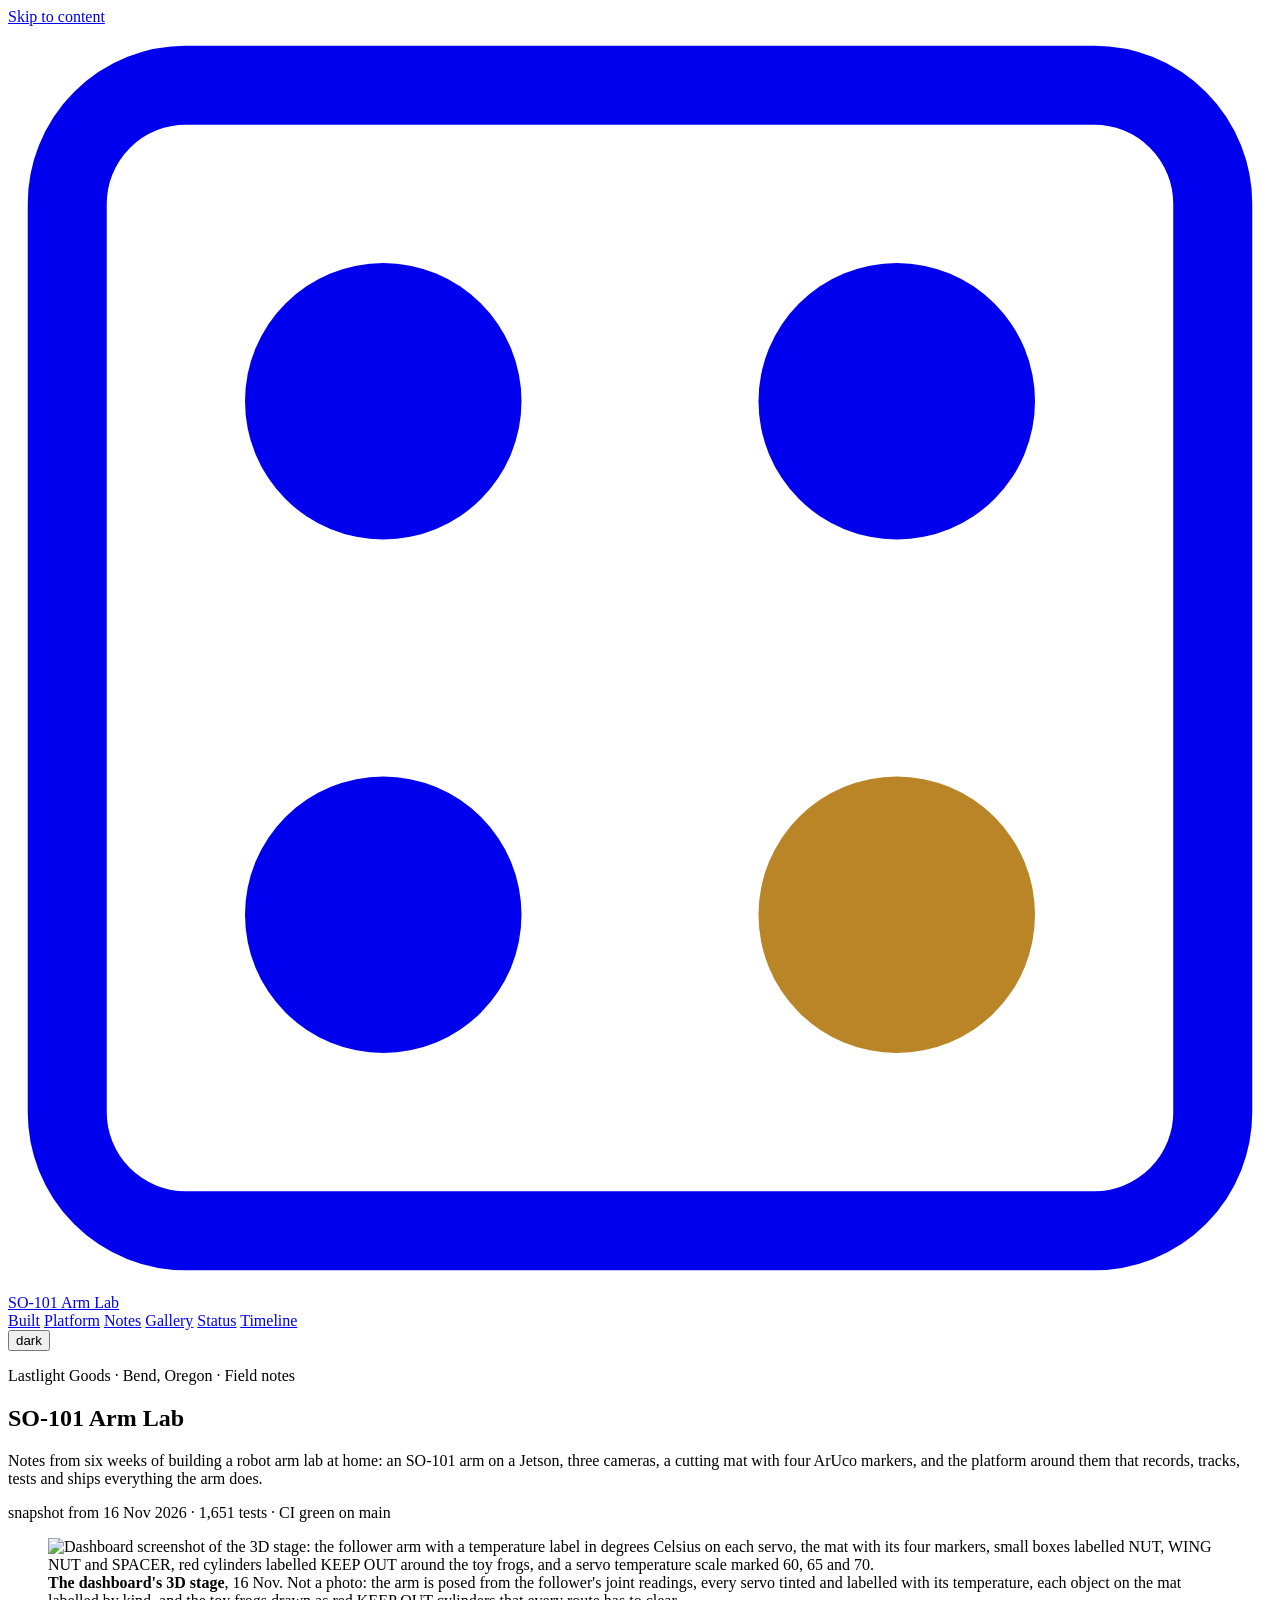
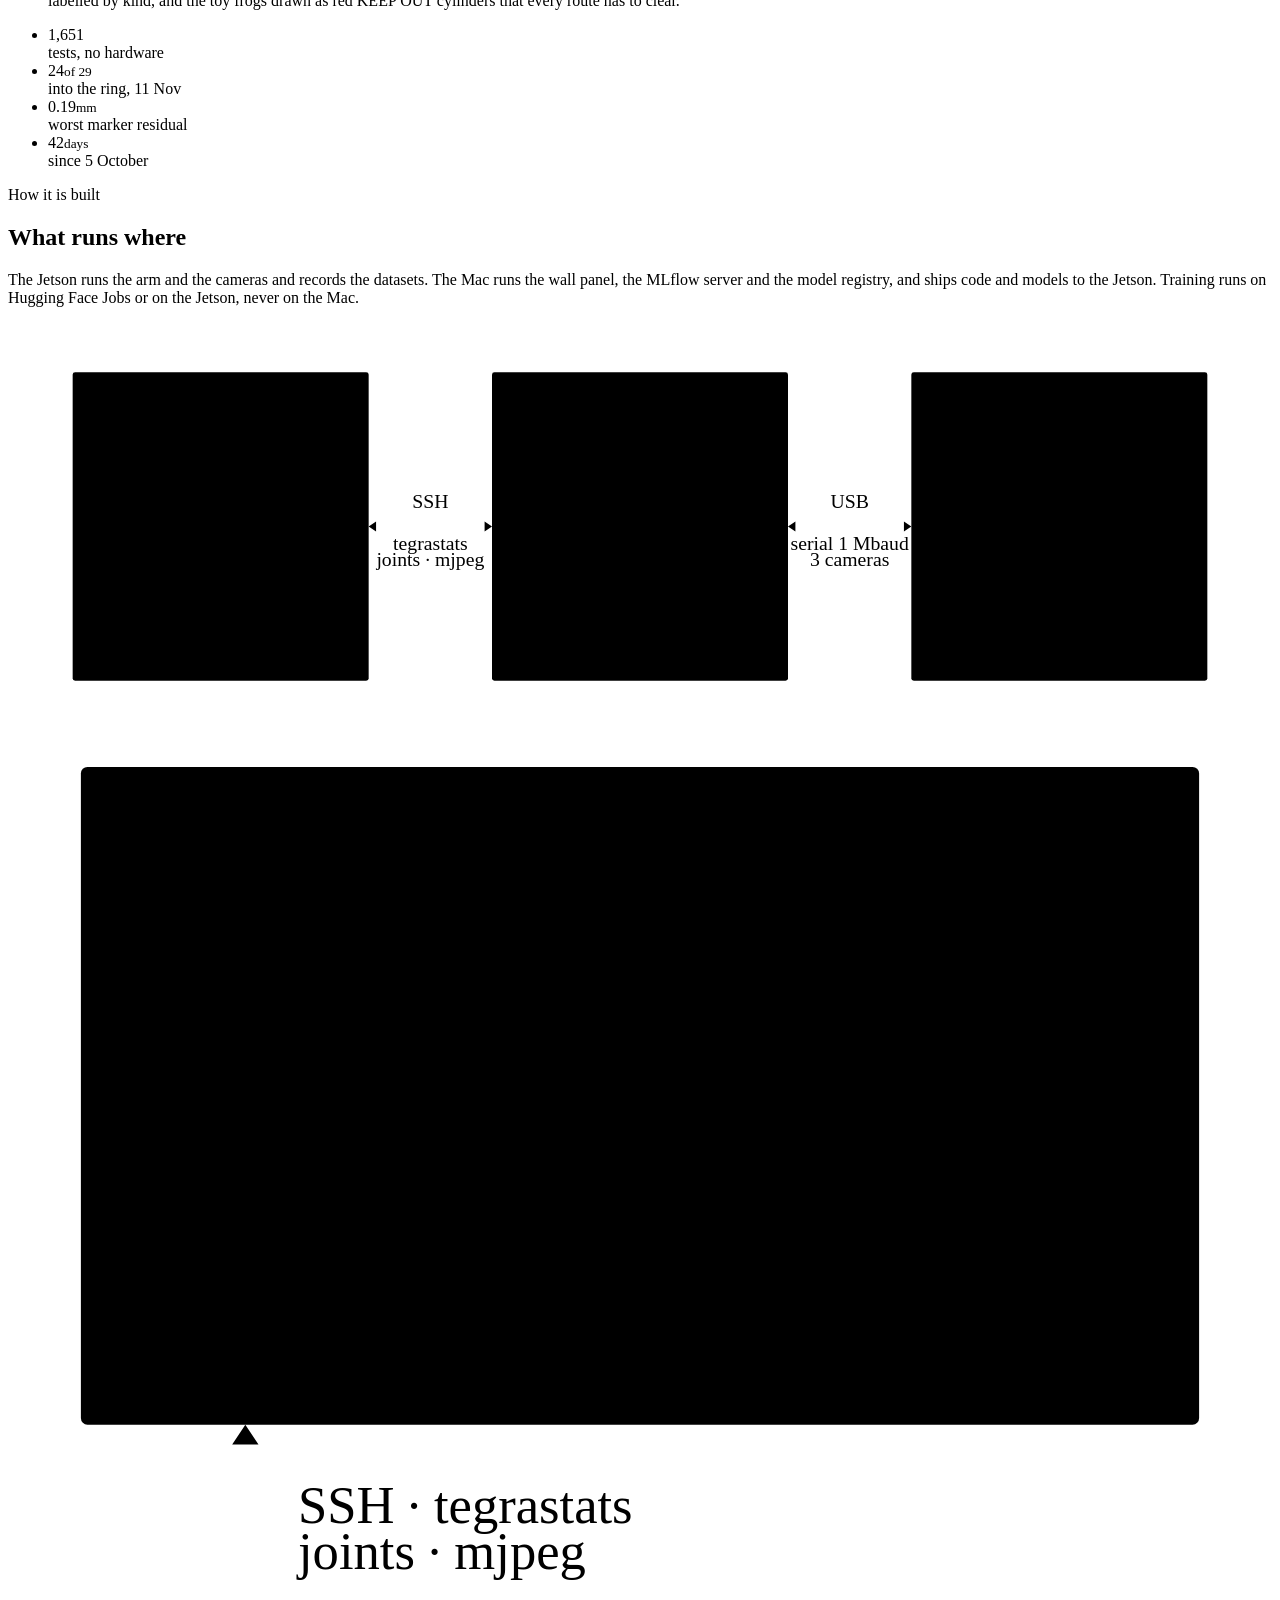
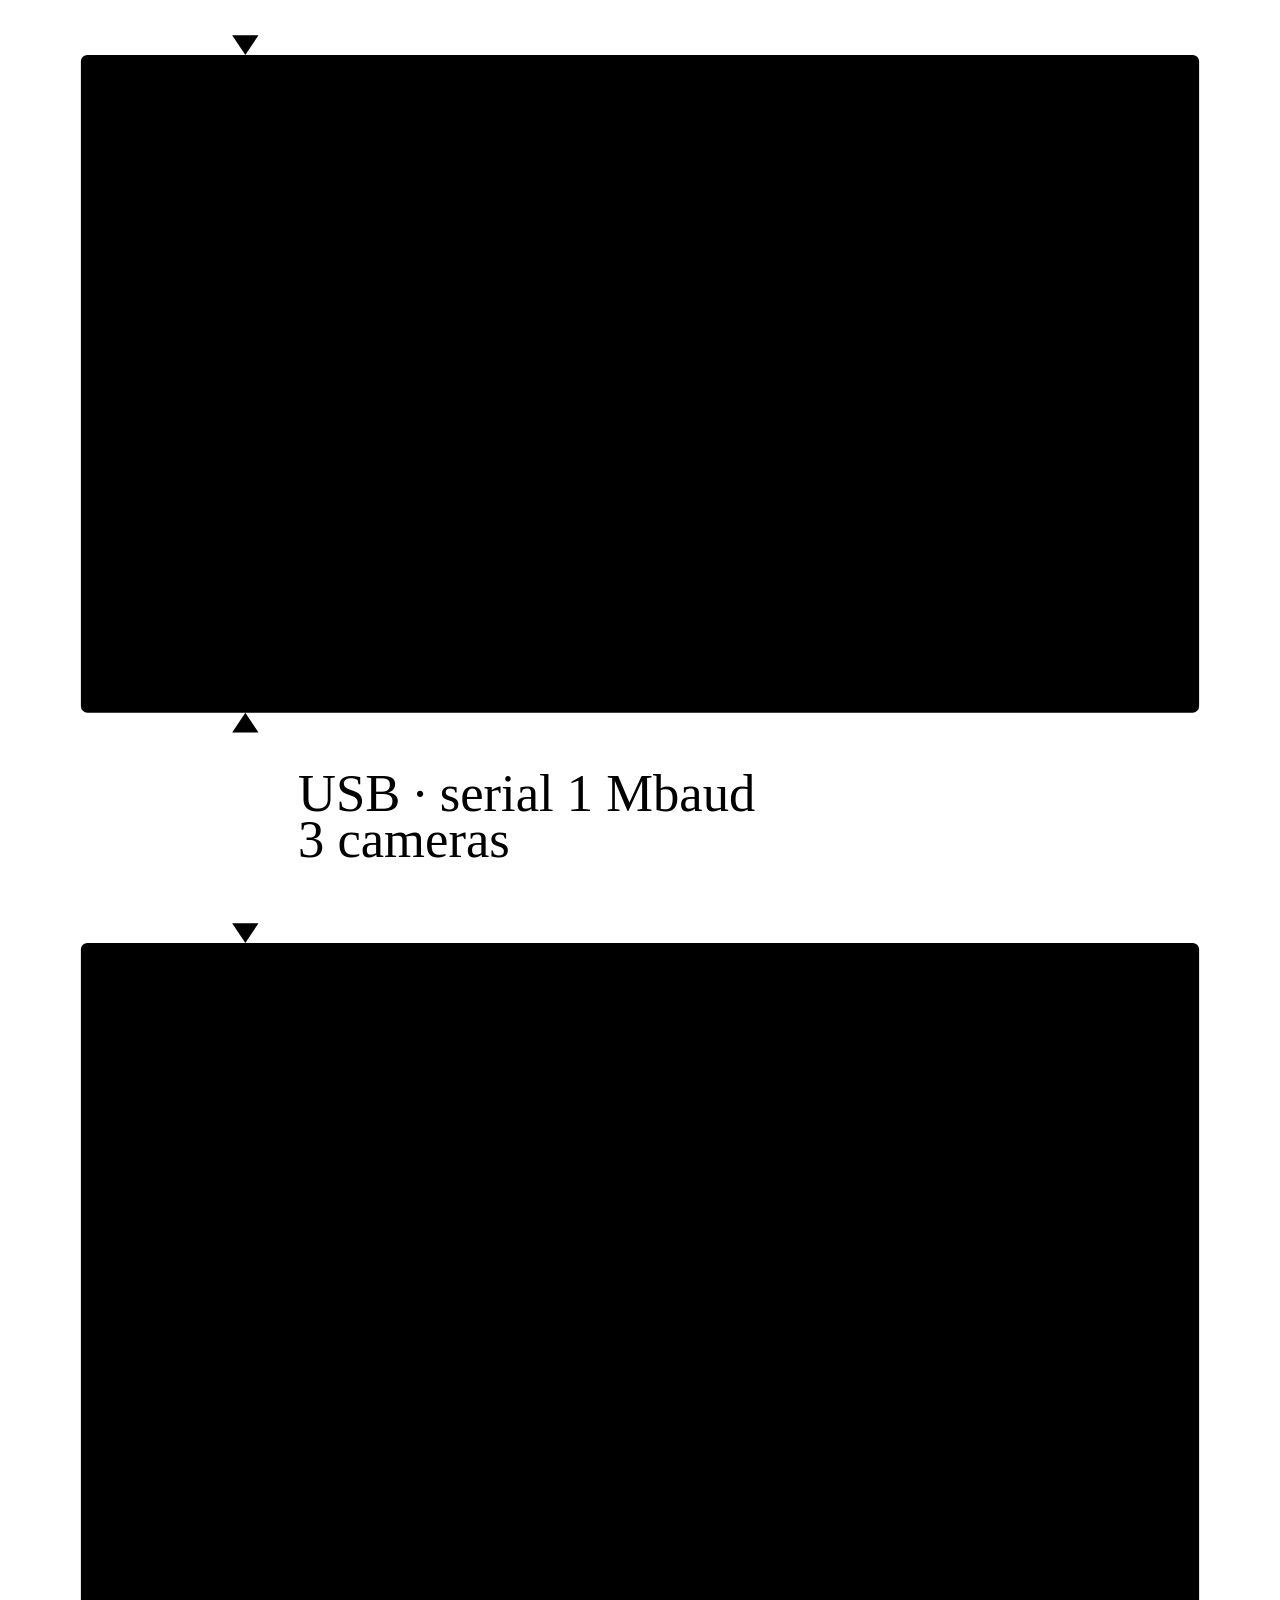
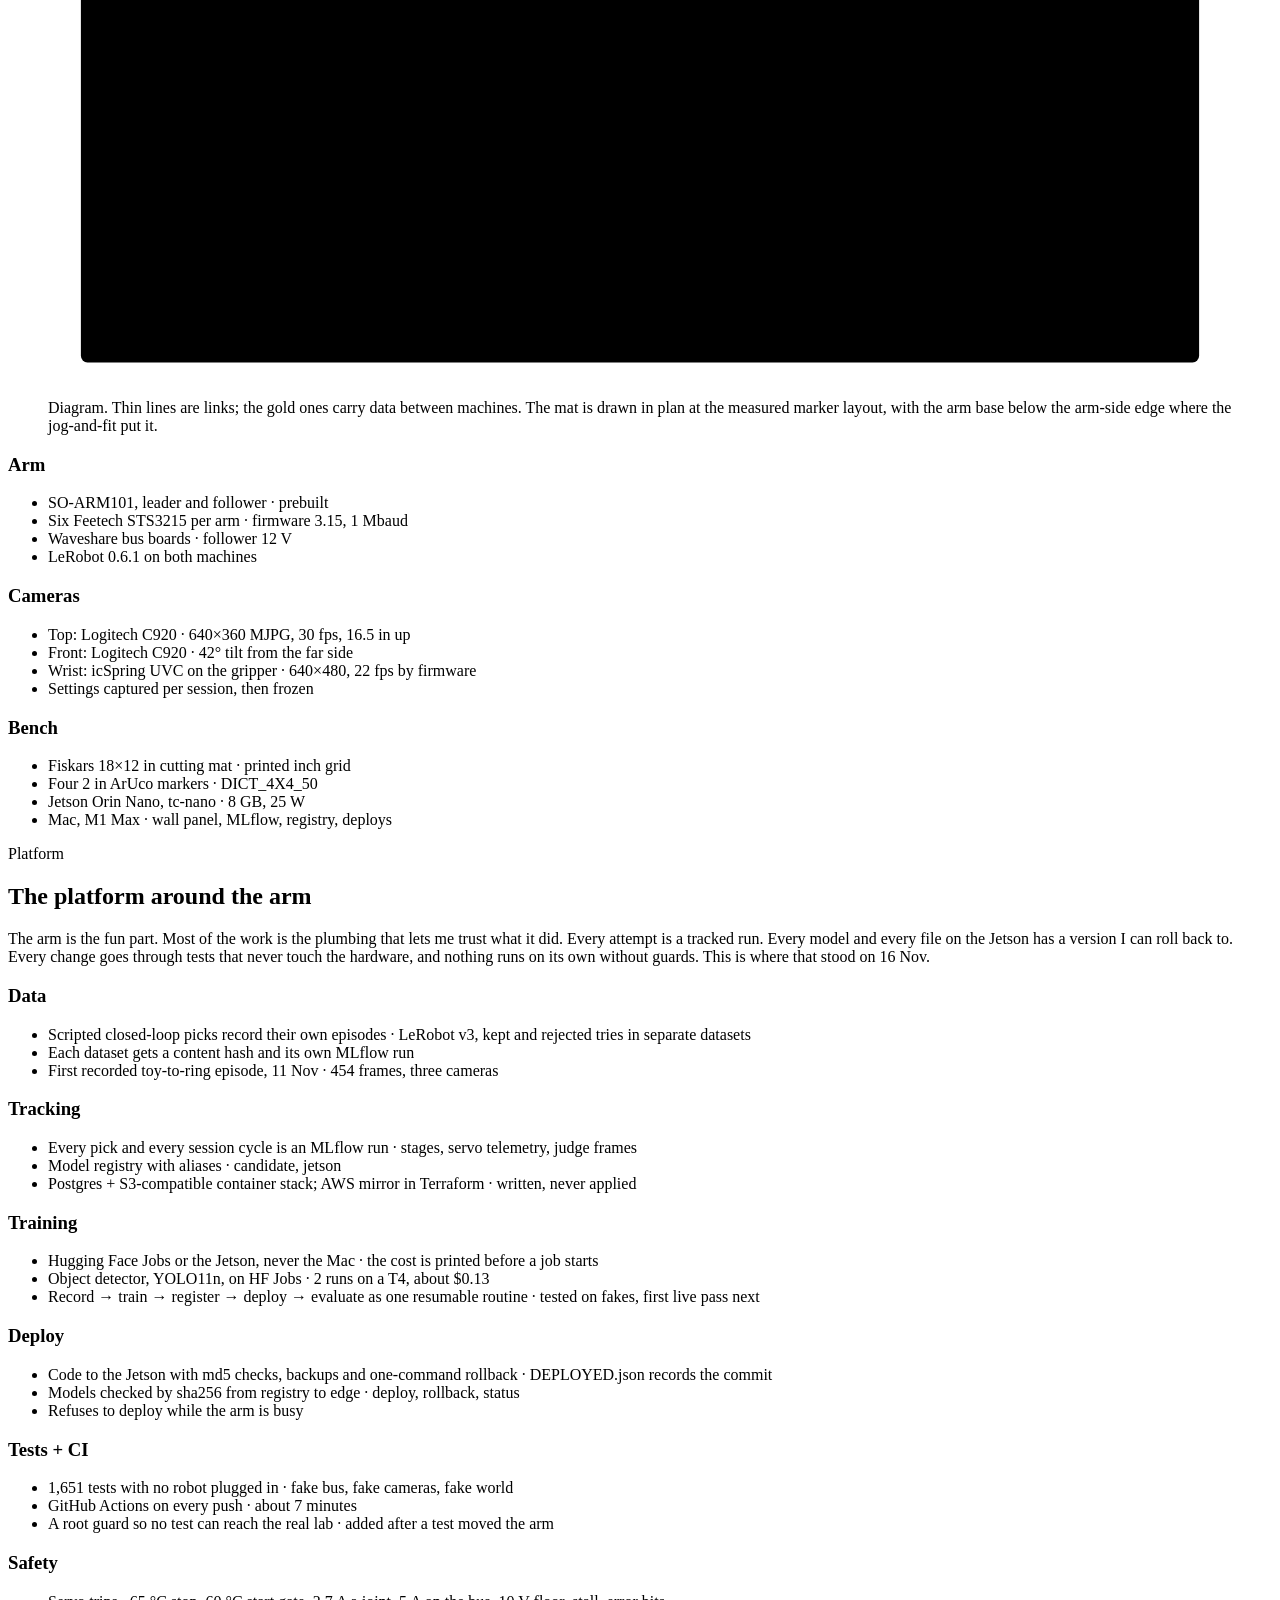
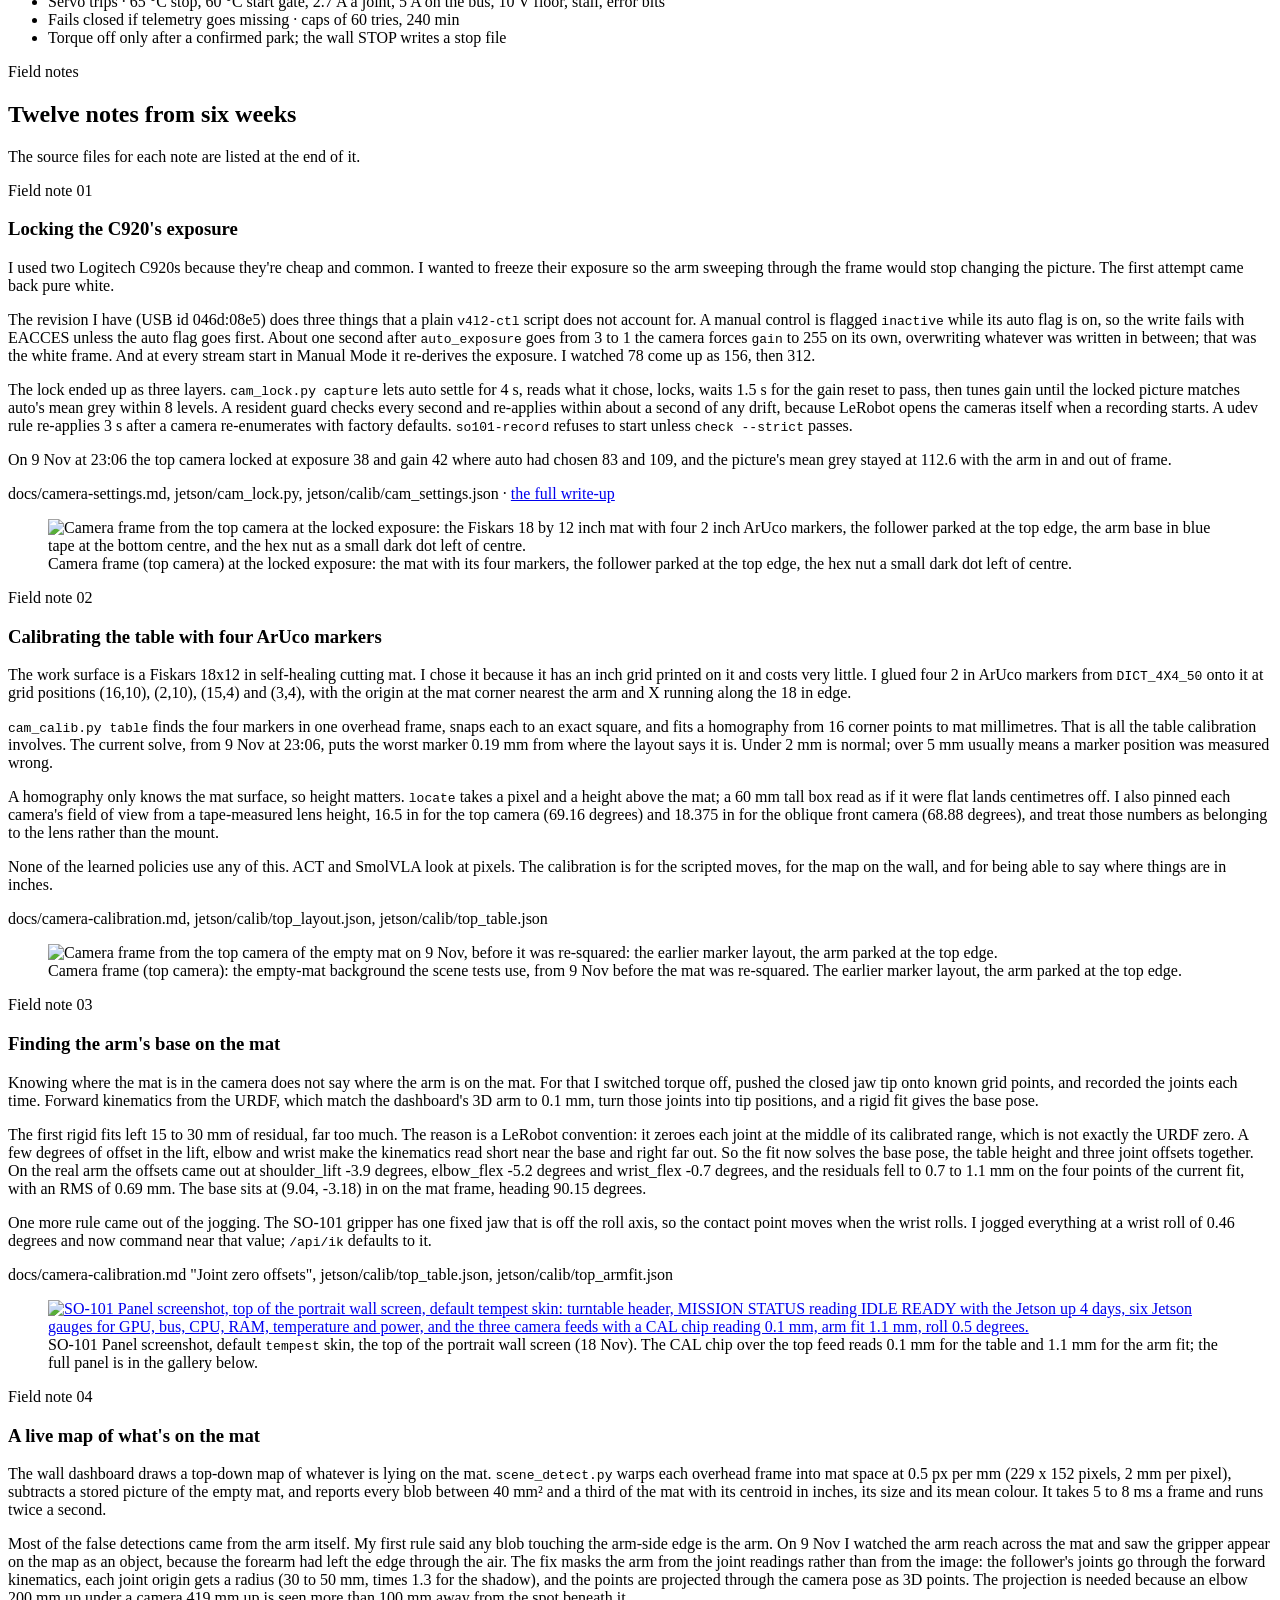
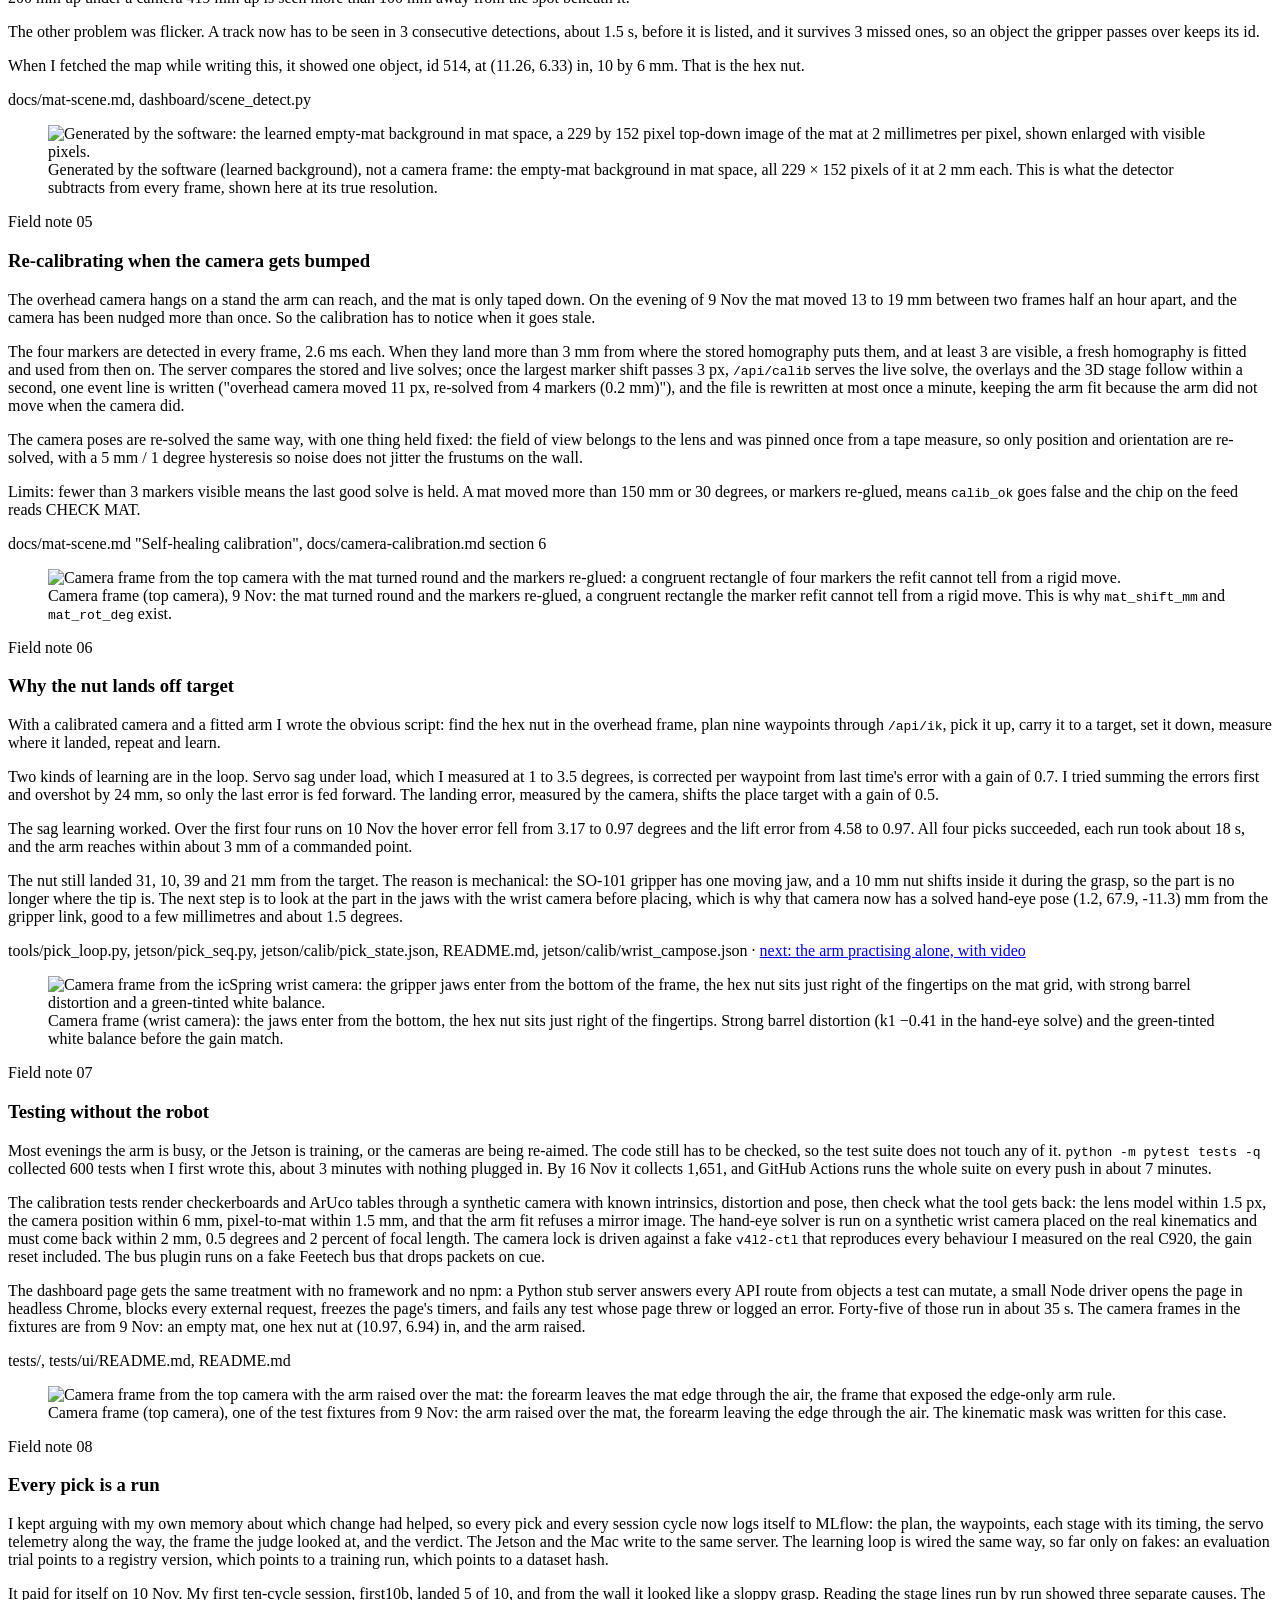
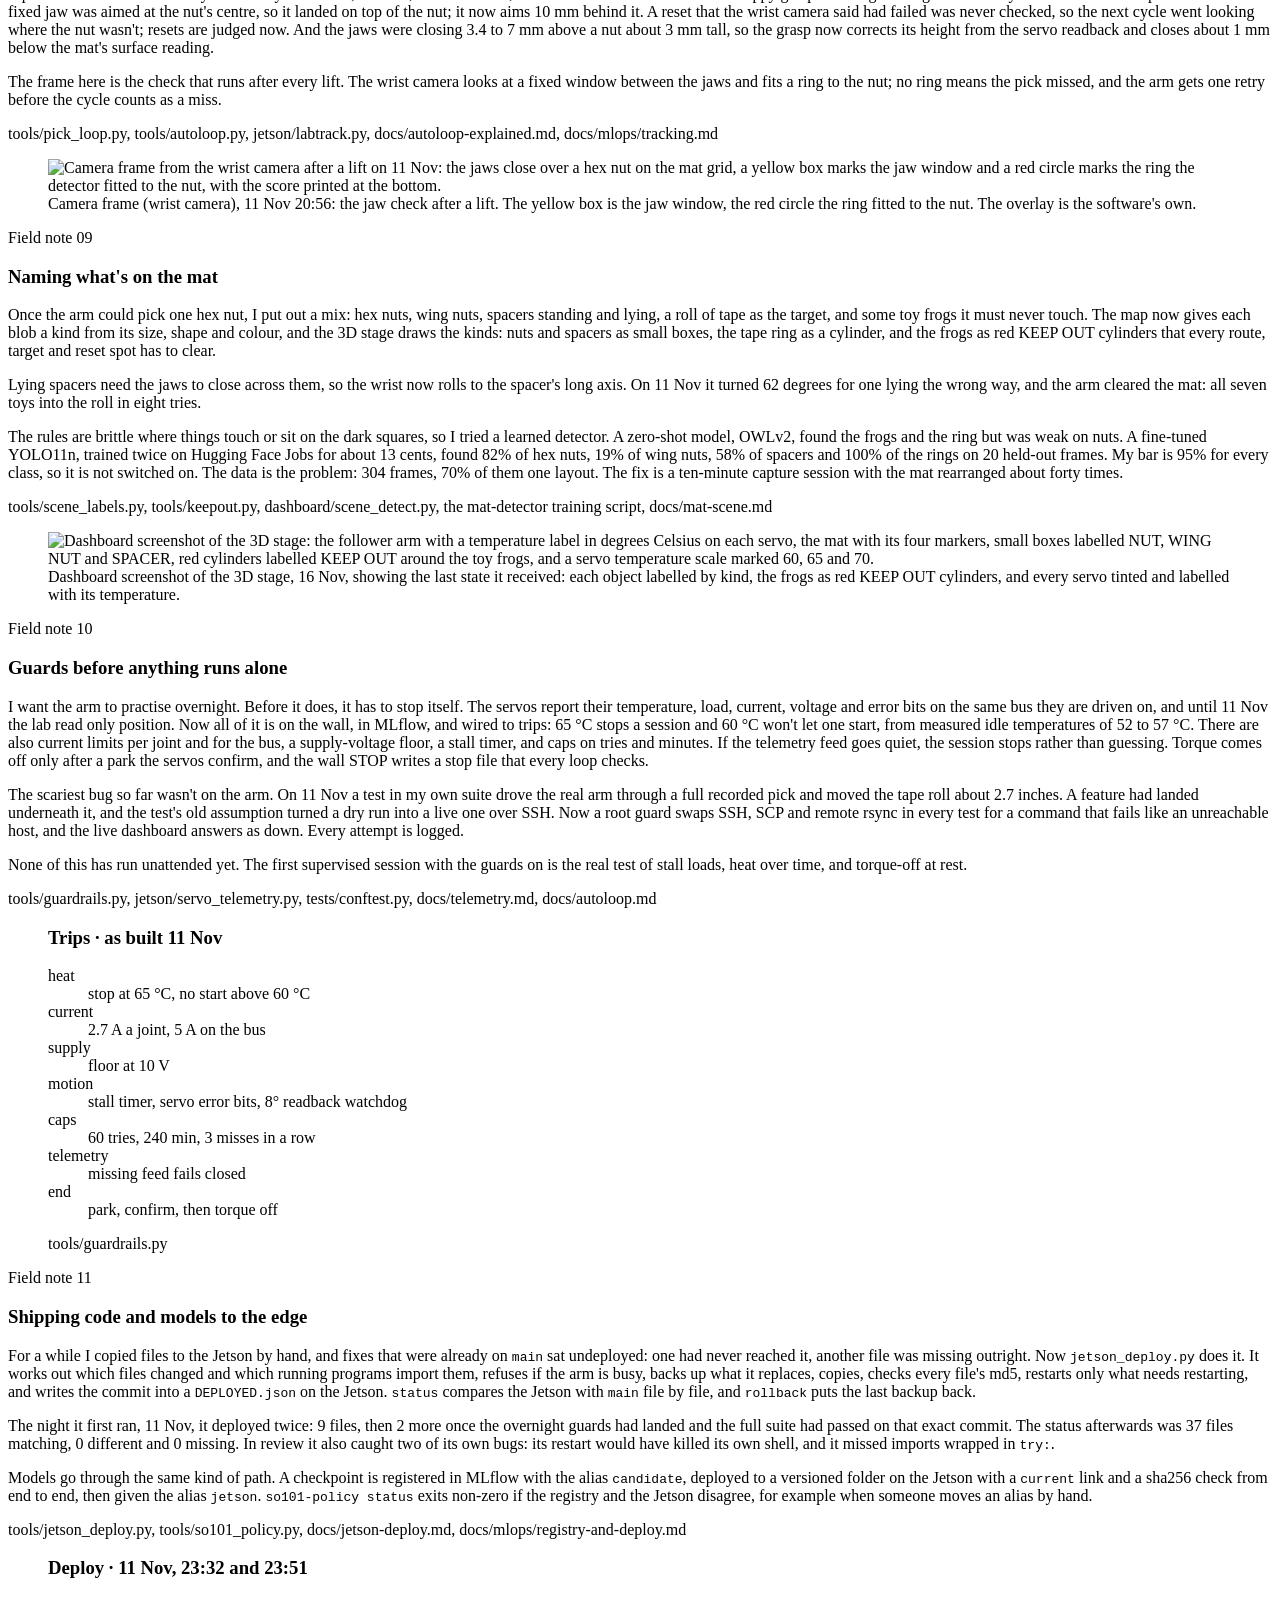
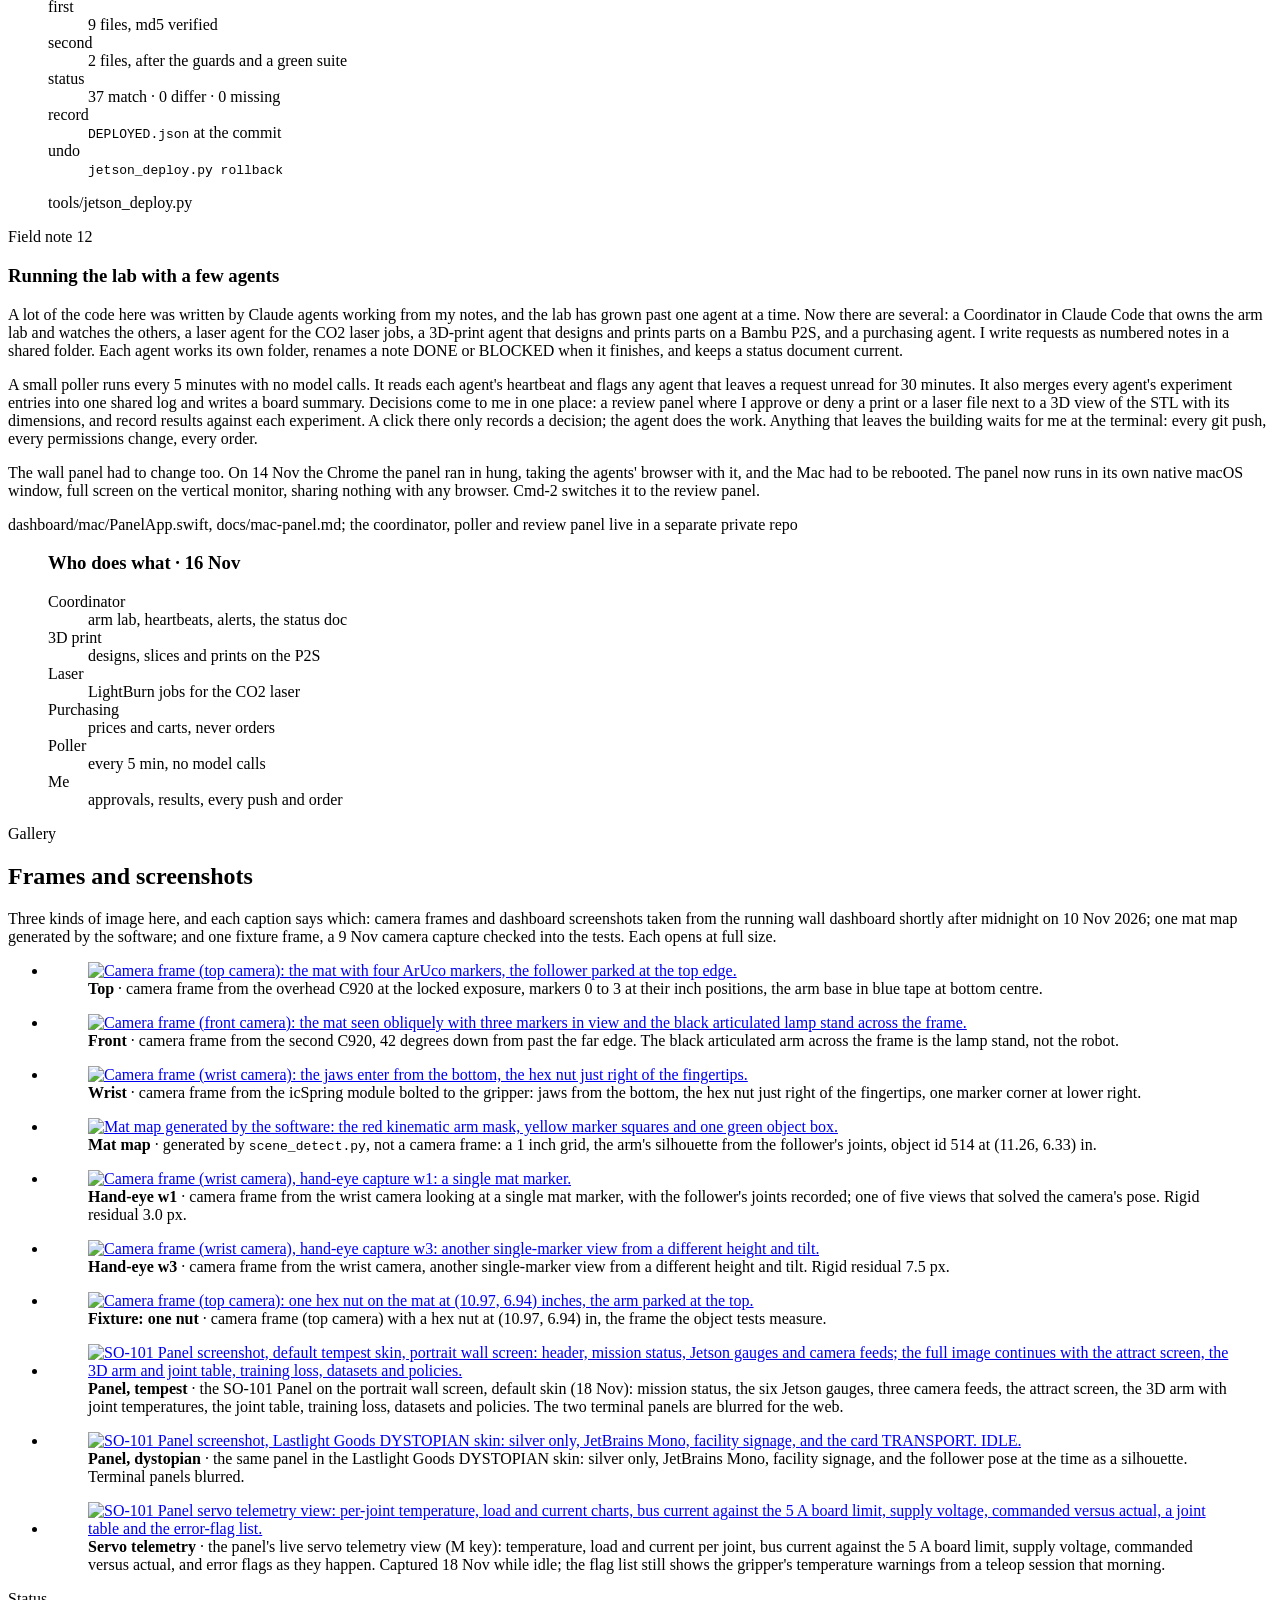
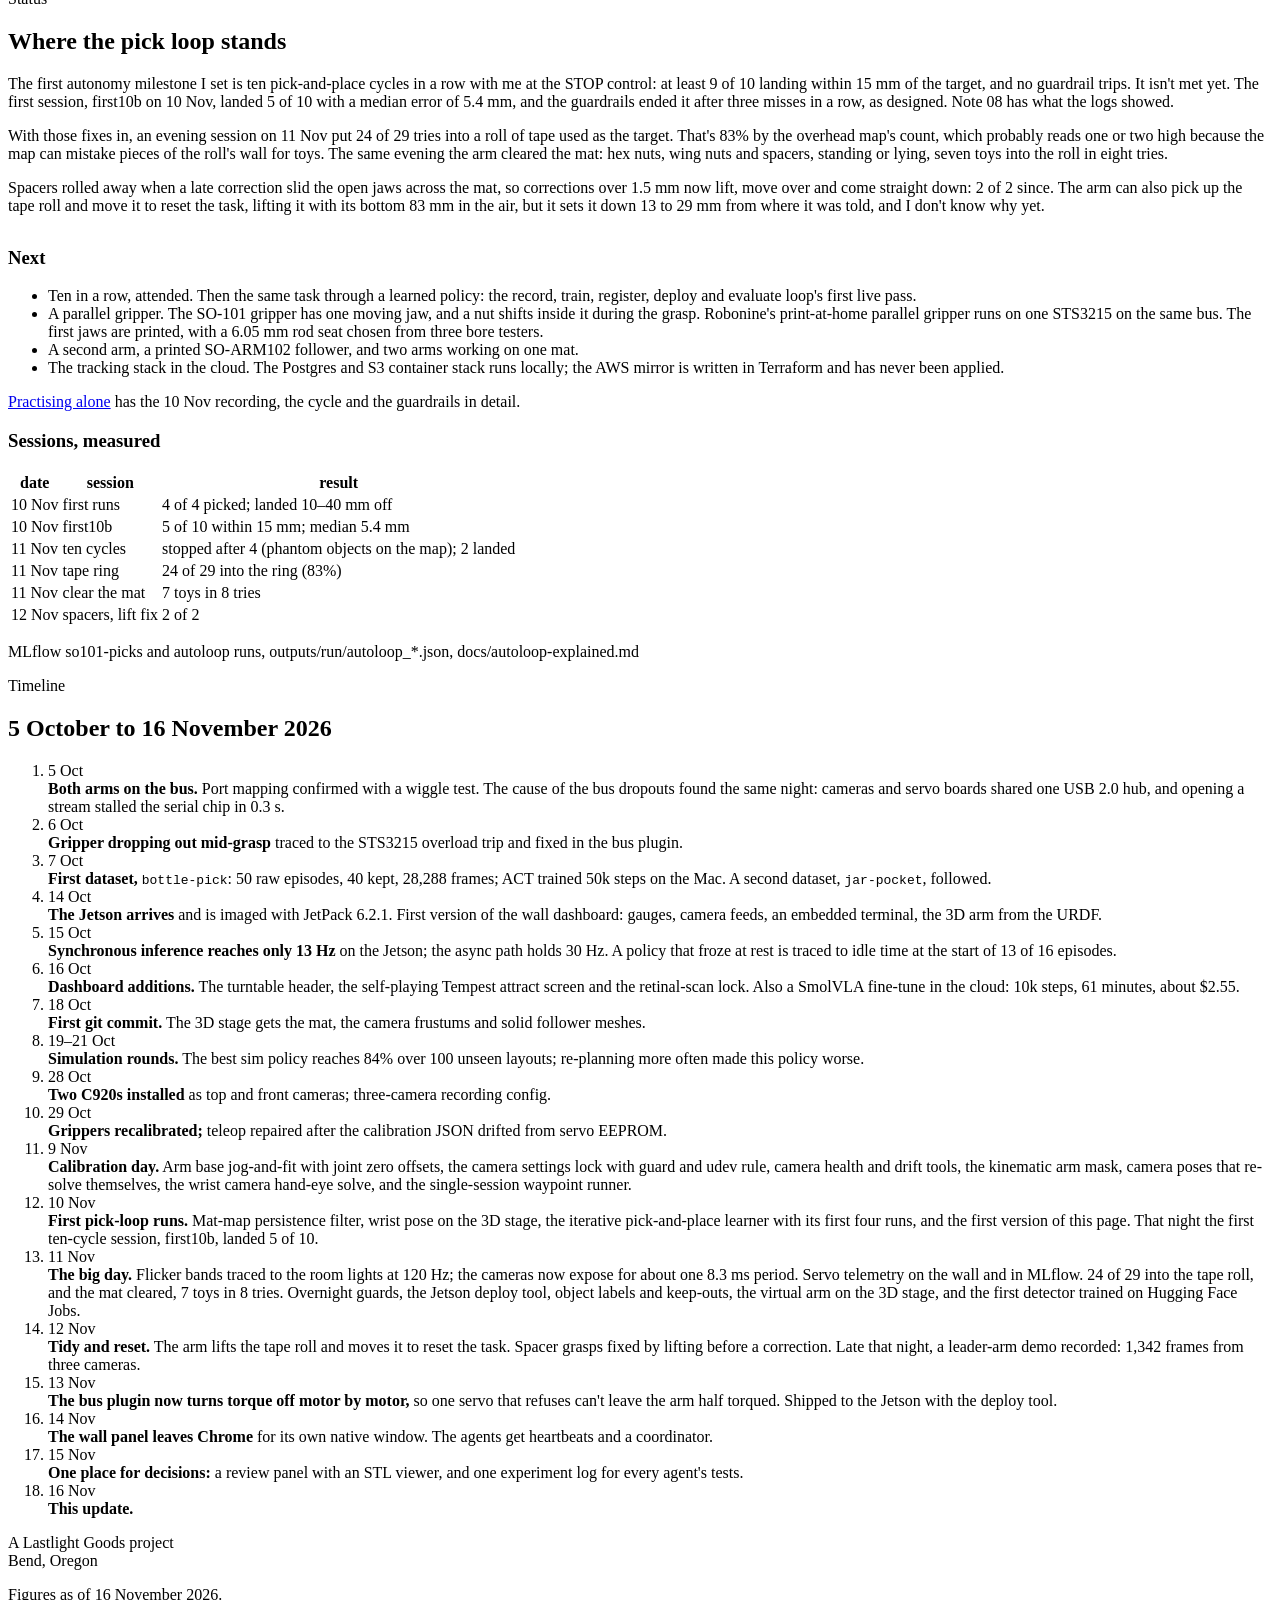
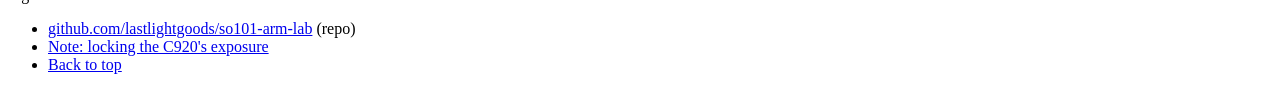
==== commit 9b73e8c0: "Site: fresh SO-101 Panel screenshots, IBM Plex fonts, 3D stage as hero (REQ 018) - Replace the Nov 1" ====
--- a/site/public/index.html
+++ b/site/public/index.html
@@ -21,7 +21,7 @@
 <link rel="icon" href="data:image/svg+xml,%3Csvg xmlns='http://www.w3.org/2000/svg' viewBox='0 0 32 32'%3E%3Crect x='1.5' y='1.5' width='29' height='29' rx='3' fill='%231a191f' stroke='%23aeb4bb' stroke-width='1.5'/%3E%3Ccircle cx='9.5' cy='9.5' r='3' fill='%23fdfbf6'/%3E%3Ccircle cx='22.5' cy='9.5' r='3' fill='%23fdfbf6'/%3E%3Ccircle cx='9.5' cy='22.5' r='3' fill='%23fdfbf6'/%3E%3Ccircle cx='22.5' cy='22.5' r='3' fill='%23b98526'/%3E%3C/svg%3E">
 <link rel="preconnect" href="https://fonts.googleapis.com">
 <link rel="preconnect" href="https://fonts.gstatic.com" crossorigin>
-<link rel="stylesheet" href="https://fonts.googleapis.com/css2?family=Fraunces:opsz,wght@9..144,300;9..144,400&family=Inter:wght@400;500&family=JetBrains+Mono:wght@400;500&display=swap">
+<link rel="stylesheet" href="https://fonts.googleapis.com/css2?family=IBM+Plex+Mono:wght@400;500;600&family=IBM+Plex+Sans:wght@400;500;600&display=swap">
 <link rel="stylesheet" href="/style.css">
 <script>
   // Apply a remembered theme before first paint. Falls back to the system theme.
@@ -65,9 +65,9 @@
 
       <figure class="hero-figure">
         <div class="frame">
-          <img src="/img/hero_stage.jpg" width="1200" height="758" alt="Render from the dashboard's 3D stage, front view: the SO-101 arm standing behind the 18 by 12 inch mat with its four ArUco markers, the overhead and front camera frustums drawn as thin wireframes above it, and the wrist camera's view cone at the gripper." fetchpriority="high">
-        </div>
-        <figcaption><b>Render from the dashboard's 3D stage</b>, front view, 10 Nov. Not a photo. The arm is posed from the follower's joint readings at the time, the mat from the overhead solve, and the three camera frustums from their measured poses. The wrist camera's cone hangs off the gripper.</figcaption>
+          <img src="/img/stage_labels.jpg" width="774" height="598" alt="Dashboard screenshot of the 3D stage: the follower arm with a temperature label in degrees Celsius on each servo, the mat with its four markers, small boxes labelled NUT, WING NUT and SPACER, red cylinders labelled KEEP OUT around the toy frogs, and a servo temperature scale marked 60, 65 and 70." fetchpriority="high">
+        </div>
+        <figcaption><b>The dashboard's 3D stage</b>, 16 Nov. Not a photo: the arm is posed from the follower's joint readings, every servo tinted and labelled with its temperature, each object on the mat labelled by kind, and the toy frogs drawn as red KEEP OUT cylinders that every route has to clear.</figcaption>
       </figure>
 
       <ul class="stats" aria-label="Key numbers">
@@ -380,8 +380,8 @@
             <p class="src">docs/camera-calibration.md "Joint zero offsets", jetson/calib/top_table.json, jetson/calib/top_armfit.json</p>
           </div>
           <figure class="note-fig">
-            <div class="frame"><img src="/img/dashboard.png" width="1200" height="758" loading="lazy" alt="Dashboard screenshot, default tempest skin: turntable header, MISSION STATUS reading IDLE READY with tc-nano up 3 days, six Jetson gauges for GPU, bus, CPU, RAM, temperature and power, the three camera feeds with a CAL chip reading 0.2 mm and arm fit 1.1 mm, and the self-playing Tempest attract screen."></div>
-            <figcaption>Dashboard screenshot, default <code>tempest</code> skin, landscape window. The CAL chip over the top feed reads 0.2 mm for the table and 1.1 mm for the arm fit; the portrait wall kiosk shows more rows below this.</figcaption>
+            <a href="/img/panel.jpg"><div class="frame"><img src="/img/panel_top.jpg" width="1440" height="960" loading="lazy" alt="SO-101 Panel screenshot, top of the portrait wall screen, default tempest skin: turntable header, MISSION STATUS reading IDLE READY with the Jetson up 4 days, six Jetson gauges for GPU, bus, CPU, RAM, temperature and power, and the three camera feeds with a CAL chip reading 0.1 mm, arm fit 1.1 mm, roll 0.5 degrees."></div></a>
+            <figcaption>SO-101 Panel screenshot, default <code>tempest</code> skin, the top of the portrait wall screen (18 Nov). The CAL chip over the top feed reads 0.1 mm for the table and 1.1 mm for the arm fit; the full panel is in the gallery below.</figcaption>
           </figure>
         </article>
 
@@ -594,12 +594,16 @@
           <figcaption><b>Fixture: one nut</b> &middot; camera frame (top camera) with a hex nut at (10.97, 6.94) in, the frame the object tests measure.</figcaption>
         </figure></li>
         <li><figure>
-          <a href="/img/dashboard.png"><div class="frame"><img src="/img/thumb/dashboard.jpg" width="480" height="303" loading="lazy" alt="Dashboard screenshot, default tempest skin: gauges, camera feeds and the Tempest attract screen."></div></a>
-          <figcaption><b>Dashboard, tempest</b> &middot; dashboard screenshot of the default skin in a landscape window: mission status, the six Jetson gauges, three camera feeds, the attract screen.</figcaption>
-        </figure></li>
-        <li><figure>
-          <a href="/img/dashboard_dystopian.png"><div class="frame"><img src="/img/thumb/dashboard_dystopian.jpg" width="480" height="303" loading="lazy" alt="Dashboard screenshot, Lastlight Goods DYSTOPIAN skin: silver only, JetBrains Mono, facility signage, and the card ARM BAY. IDLE."></div></a>
-          <figcaption><b>Dashboard, dystopian</b> &middot; dashboard screenshot of the Lastlight Goods DYSTOPIAN skin: silver only, JetBrains Mono, facility signage, and the follower pose at the time as a silhouette.</figcaption>
+          <a href="/img/panel.jpg"><div class="frame"><img src="/img/thumb/panel.jpg" width="480" height="303" loading="lazy" alt="SO-101 Panel screenshot, default tempest skin, portrait wall screen: header, mission status, Jetson gauges and camera feeds; the full image continues with the attract screen, the 3D arm and joint table, training loss, datasets and policies."></div></a>
+          <figcaption><b>Panel, tempest</b> &middot; the SO-101 Panel on the portrait wall screen, default skin (18 Nov): mission status, the six Jetson gauges, three camera feeds, the attract screen, the 3D arm with joint temperatures, the joint table, training loss, datasets and policies. The two terminal panels are blurred for the web.</figcaption>
+        </figure></li>
+        <li><figure>
+          <a href="/img/panel_dystopian.jpg"><div class="frame"><img src="/img/thumb/panel_dystopian.jpg" width="480" height="303" loading="lazy" alt="SO-101 Panel screenshot, Lastlight Goods DYSTOPIAN skin: silver only, JetBrains Mono, facility signage, and the card TRANSPORT. IDLE."></div></a>
+          <figcaption><b>Panel, dystopian</b> &middot; the same panel in the Lastlight Goods DYSTOPIAN skin: silver only, JetBrains Mono, facility signage, and the follower pose at the time as a silhouette. Terminal panels blurred.</figcaption>
+        </figure></li>
+        <li><figure>
+          <a href="/img/panel_telemetry.jpg"><div class="frame"><img src="/img/thumb/panel_telemetry.jpg" width="480" height="303" loading="lazy" alt="SO-101 Panel servo telemetry view: per-joint temperature, load and current charts, bus current against the 5 A board limit, supply voltage, commanded versus actual, a joint table and the error-flag list."></div></a>
+          <figcaption><b>Servo telemetry</b> &middot; the panel's live servo telemetry view (M key): temperature, load and current per joint, bus current against the 5 A board limit, supply voltage, commanded versus actual, and error flags as they happen. Captured 18 Nov while idle; the flag list still shows the gripper's temperature warnings from a teleop session that morning.</figcaption>
         </figure></li>
       </ul>
     </div>
